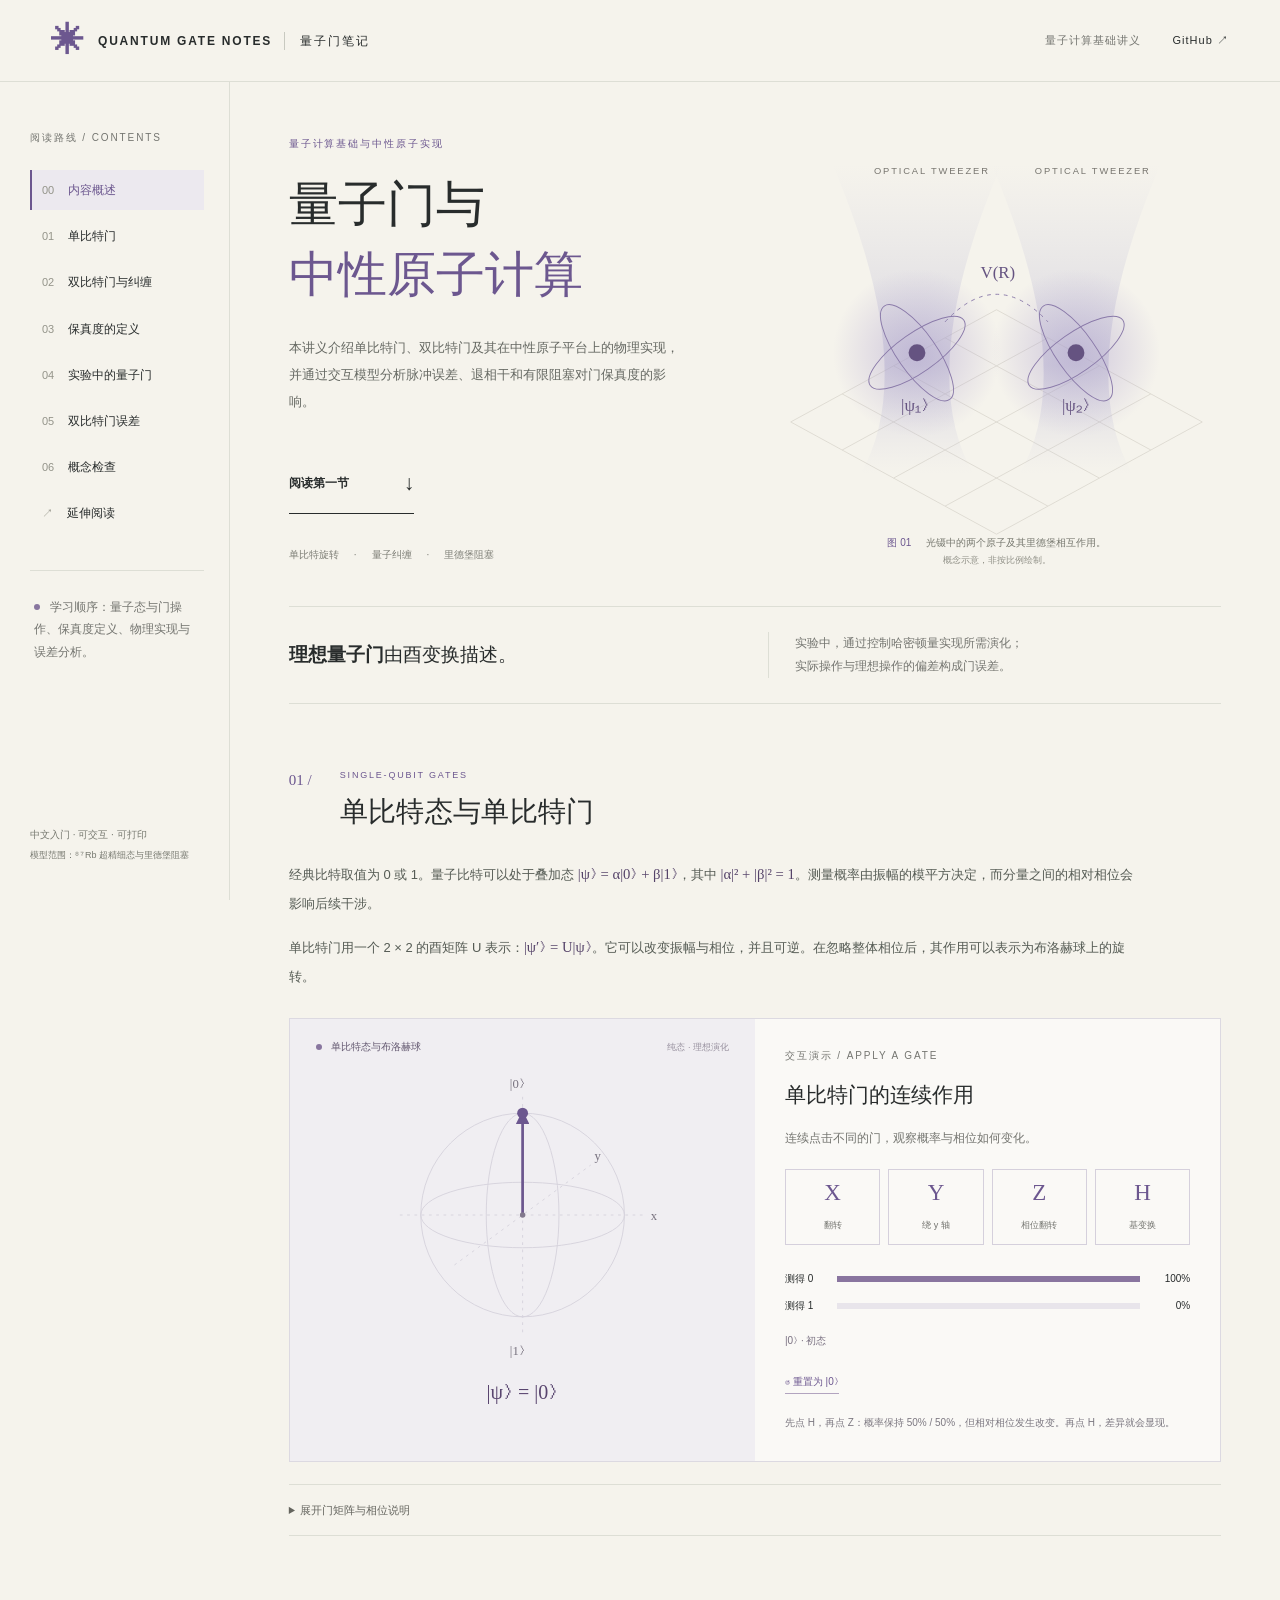
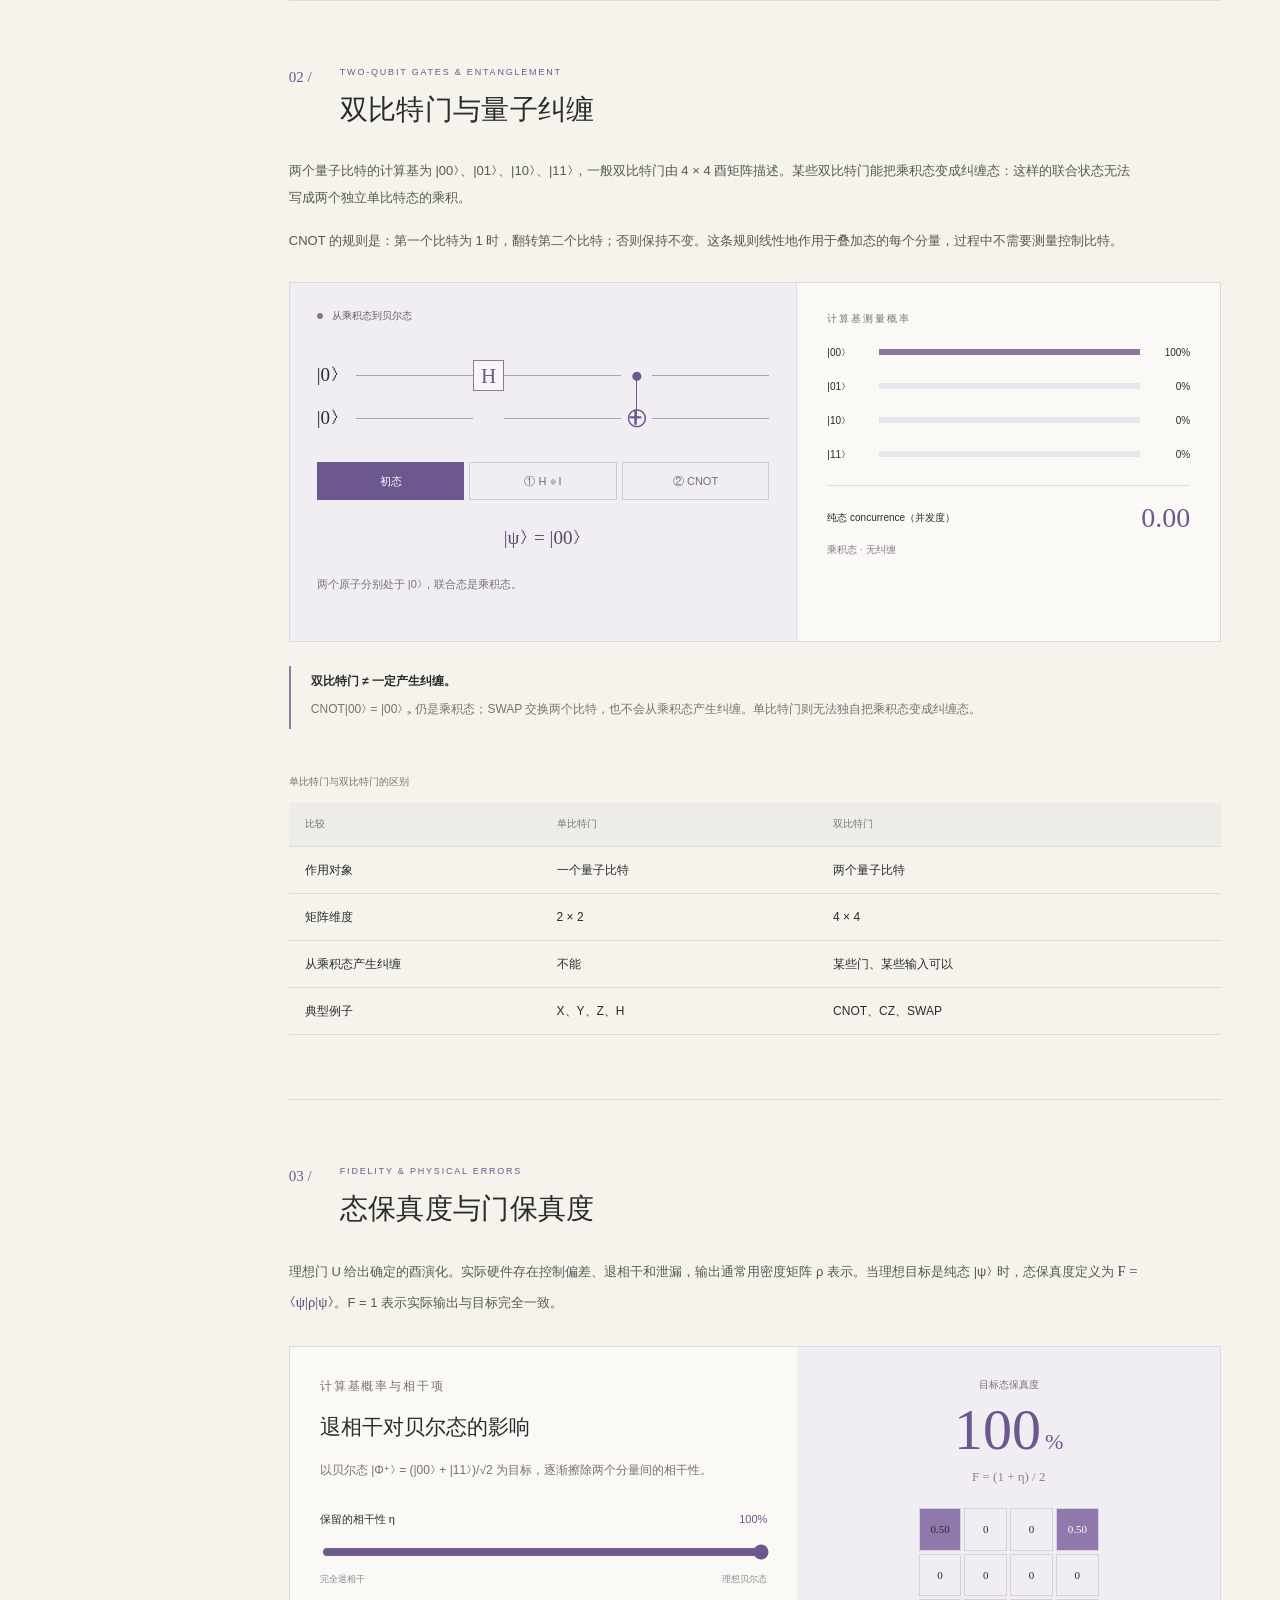
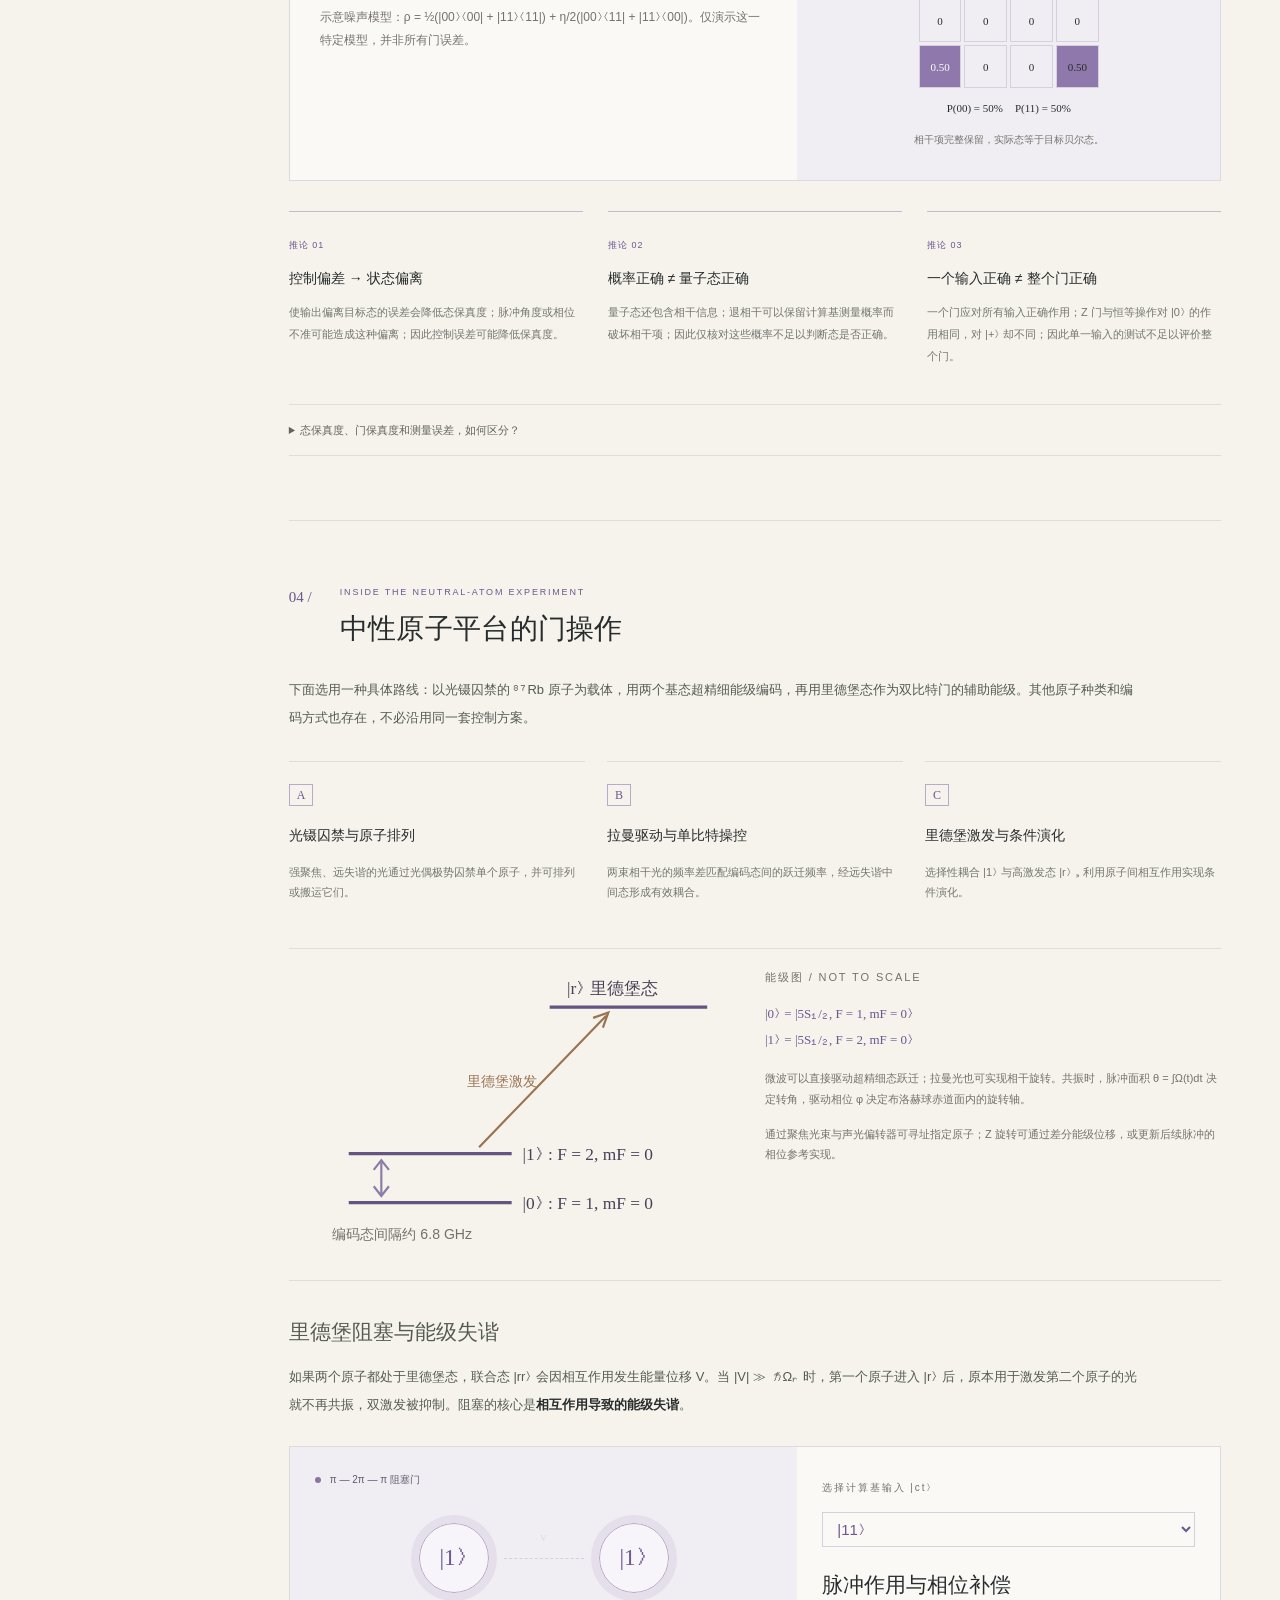
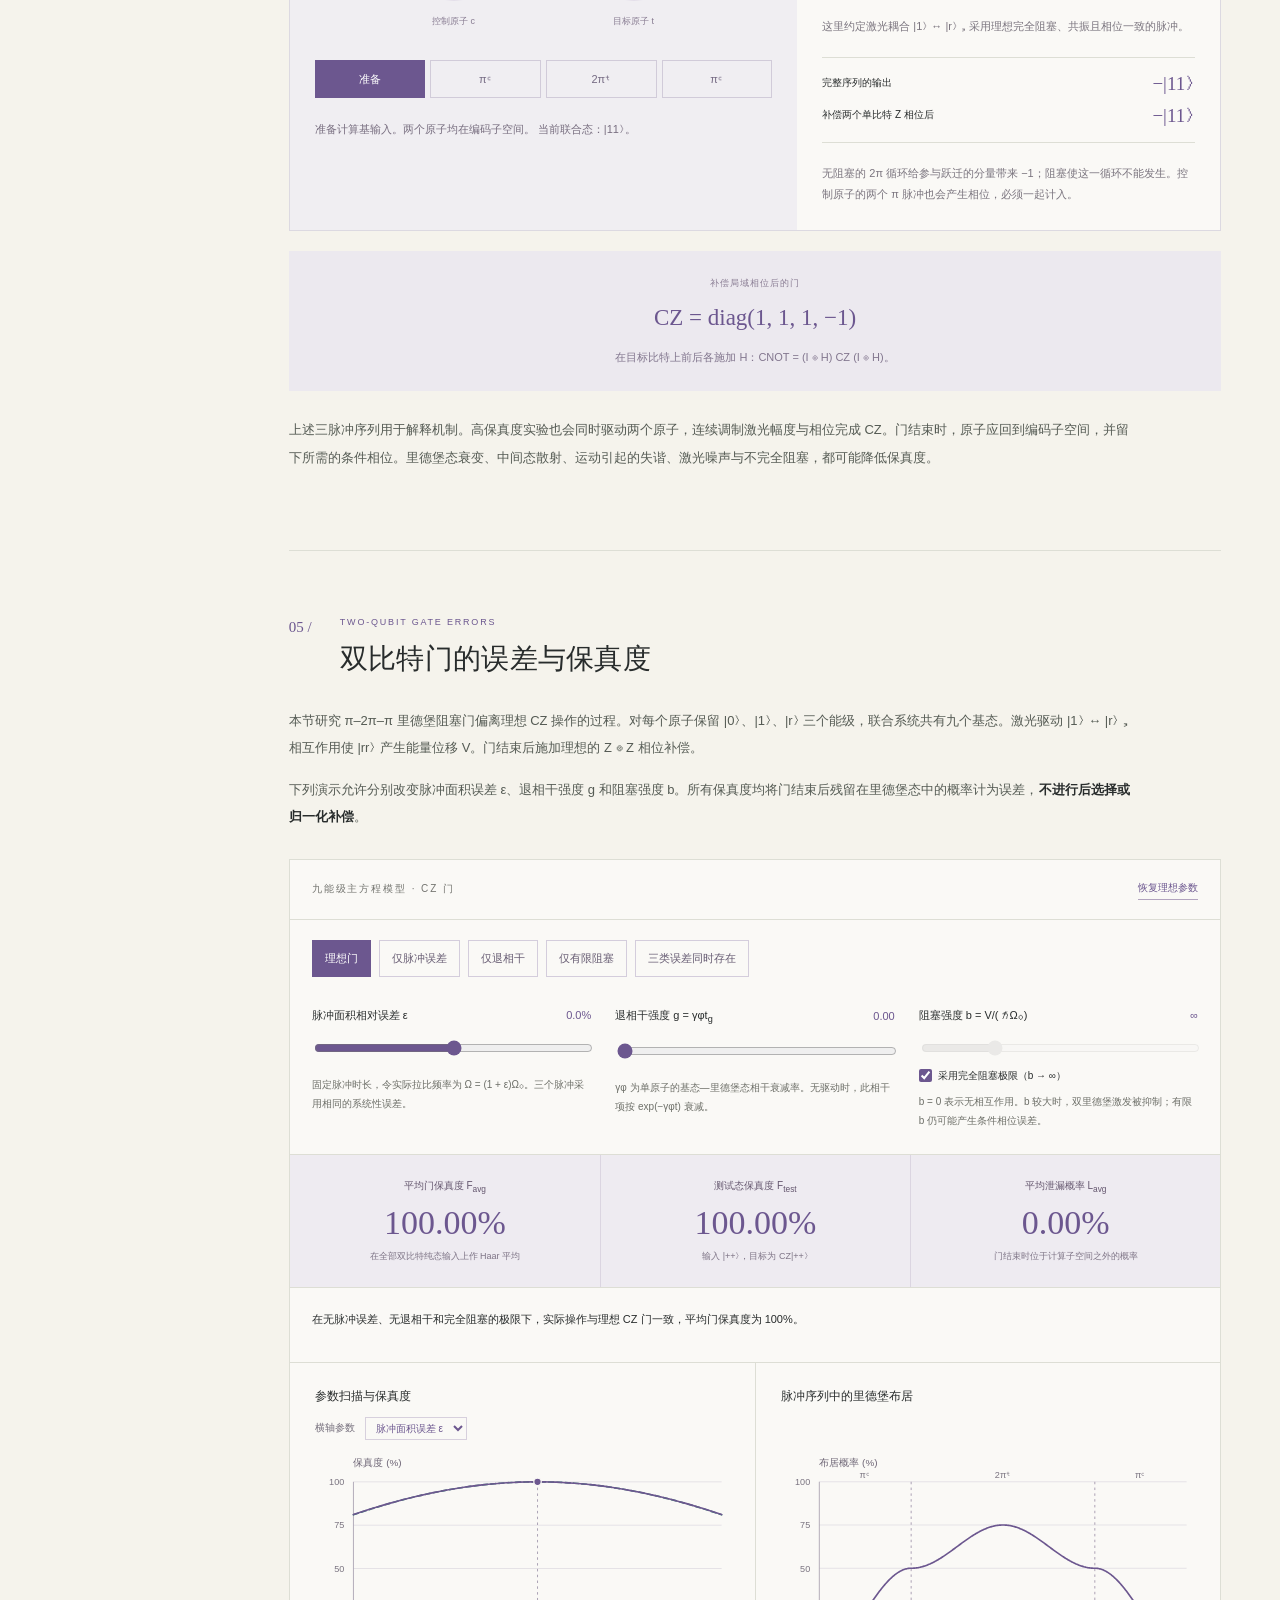
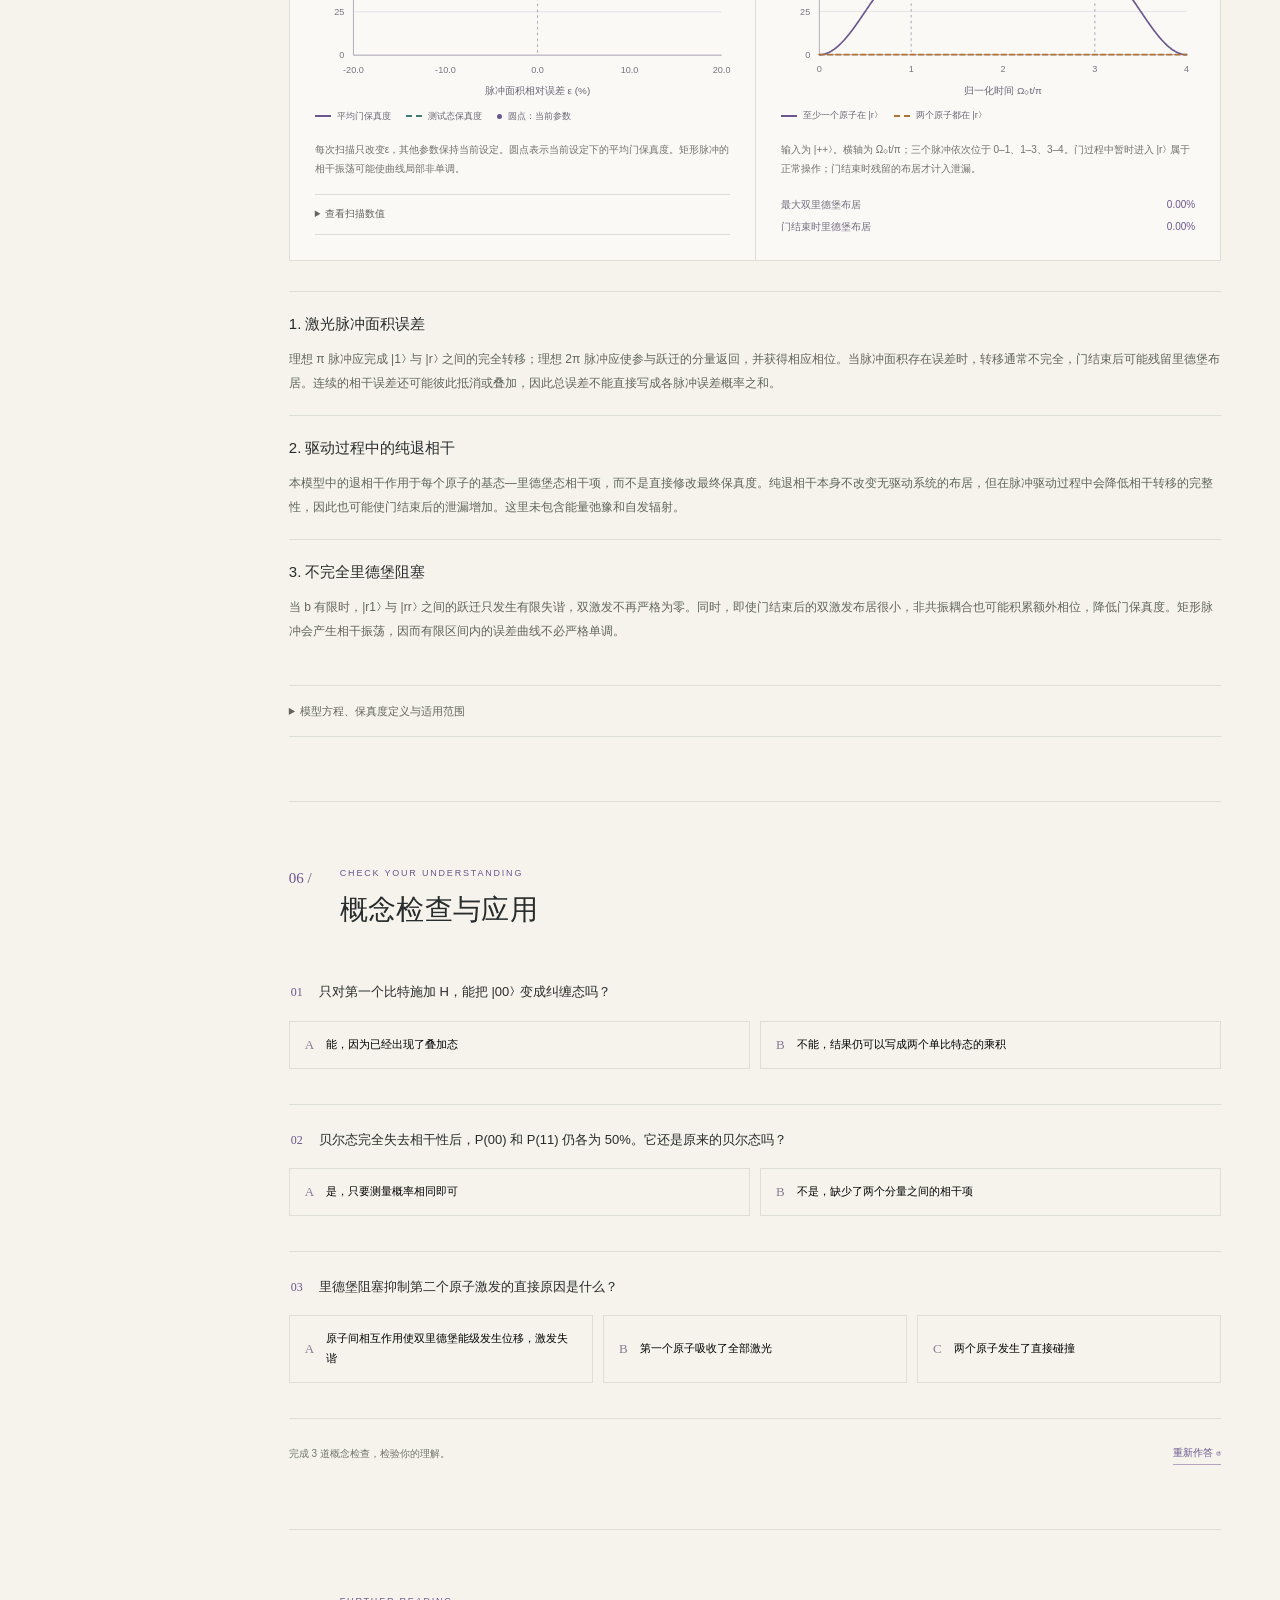
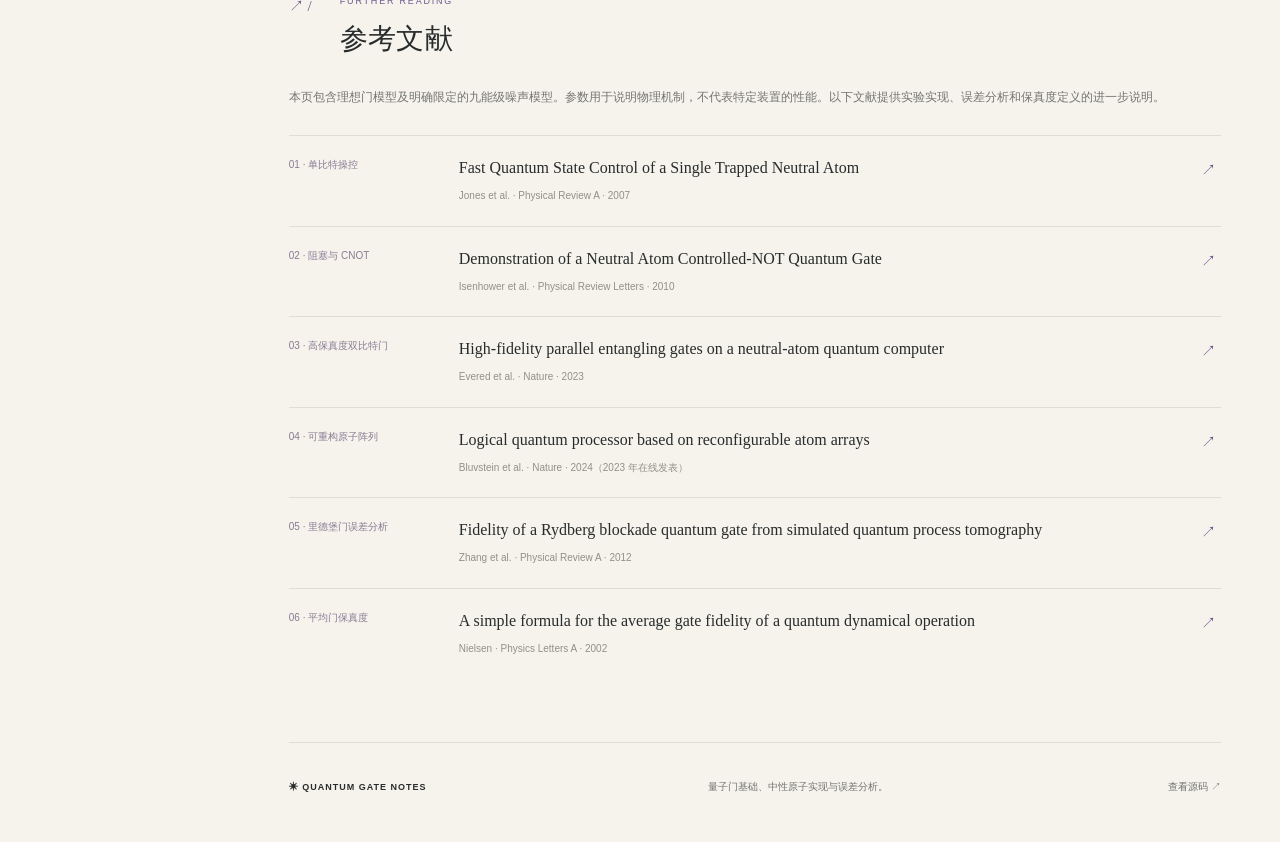
==== index.html @ d47f3b4a "Add nine-level CZ gate error simulations and revise textbook prose" ====
<!doctype html>
<html lang="zh-CN">
<head>
  <meta charset="utf-8"><meta name="viewport" content="width=device-width,initial-scale=1">
  <meta name="description" content="介绍单比特门、双比特门、保真度与中性原子实现，并用九能级模型演示脉冲面积误差、纯退相干及有限里德堡阻塞。">
  <meta name="theme-color" content="#f5f3ec"><title>量子门与中性原子计算：基础、实现与误差分析</title>
  <link rel="icon" href="./favicon.svg" type="image/svg+xml"><link rel="stylesheet" href="./style.css"><link rel="stylesheet" href="./errors.css">
  <script type="module" src="./app.mjs"></script><script type="module" src="./error-demo.mjs"></script>
</head>
<body>
<a class="skip" href="#main">跳到正文</a>
<header class="topbar"><a class="brand" href="#"><span class="brand-icon">✳</span> QUANTUM GATE NOTES <span class="brand-cn">量子门笔记</span></a><div class="top-actions"><span>量子计算基础讲义</span><a href="https://github.com/sputnik-odyssey/neutral-atom-gates" target="_blank" rel="noopener noreferrer">GitHub ↗</a></div></header>
<div class="page-layout">
<aside class="sidebar"><div class="small-label">阅读路线 / CONTENTS</div><nav aria-label="章节目录"><a href="#overview" class="active"><span>00</span> 内容概述</a><a href="#single"><span>01</span> 单比特门</a><a href="#double"><span>02</span> 双比特门与纠缠</a><a href="#fidelity"><span>03</span> 保真度的定义</a><a href="#atoms"><span>04</span> 实验中的量子门</a><a href="#gate-errors"><span>05</span> 双比特门误差</a><a href="#check"><span>06</span> 概念检查</a><a href="#references"><span>↗</span> 延伸阅读</a></nav><div class="side-note"><span class="dot"></span> 学习顺序：量子态与门操作、保真度定义、物理实现与误差分析。</div><div class="side-bottom">中文入门 · 可交互 · 可打印<br><span>模型范围：⁸⁷Rb 超精细态与里德堡阻塞</span></div></aside>
<main id="main">
<section class="hero" id="overview"><div class="hero-copy"><p class="eyebrow">量子计算基础与中性原子实现</p><h1>量子门与<br><span>中性原子计算</span></h1><p class="hero-description">本讲义介绍单比特门、双比特门及其在中性原子平台上的物理实现，并通过交互模型分析脉冲误差、退相干和有限阻塞对门保真度的影响。</p><a class="primary-link" href="#single">阅读第一节 <span>↓</span></a><div class="hero-tags"><span>单比特旋转</span><span>量子纠缠</span><span>里德堡阻塞</span></div></div><div class="hero-figure"><svg viewBox="0 0 480 420" role="img" aria-label="两个光镊中的原子及其通过里德堡态产生的相互作用示意，非按比例绘制"><defs><radialGradient id="glow"><stop stop-color="#a79acb" stop-opacity=".5"/><stop offset="1" stop-color="#a79acb" stop-opacity="0"/></radialGradient><linearGradient id="beam" x2="0" y2="1"><stop stop-color="#c3c2dc" stop-opacity="0"/><stop offset=".65" stop-color="#aba8cb" stop-opacity=".4"/><stop offset="1" stop-color="#c3c2dc" stop-opacity="0"/></linearGradient></defs><g fill="none" stroke="#dedbd3"><path d="M20 310 240 190 460 310 240 430Z"/><path d="M75 280 295 400M130 250 350 370M185 220 405 340M75 340 295 220M130 370 350 250M185 400 405 280"/></g><path d="M65 35 Q158 255 95 365 L215 365 Q152 255 245 35Z" fill="url(#beam)"/><path d="M235 35 Q328 255 265 365 L385 365 Q322 255 415 35Z" fill="url(#beam)"/><circle cx="155" cy="236" r="90" fill="url(#glow)"/><circle cx="325" cy="236" r="90" fill="url(#glow)"/><g fill="none" stroke="#8a7aa9"><ellipse cx="155" cy="236" rx="61" ry="21" transform="rotate(-35 155 236)"/><ellipse cx="155" cy="236" rx="61" ry="21" transform="rotate(55 155 236)"/><ellipse cx="325" cy="236" rx="61" ry="21" transform="rotate(-35 325 236)"/><ellipse cx="325" cy="236" rx="61" ry="21" transform="rotate(55 325 236)"/><path d="M185 203 Q240 144 295 203" stroke-dasharray="4 5"/></g><g fill="#655381"><circle cx="155" cy="236" r="9"/><circle cx="325" cy="236" r="9"/></g><g font-family="Georgia,serif" fill="#655381" font-size="18"><text x="223" y="156">V(R)</text><text x="138" y="298">|ψ₁⟩</text><text x="310" y="298">|ψ₂⟩</text></g><g fill="#77756f" font-family="sans-serif" font-size="10" letter-spacing="2"><text x="109" y="45">OPTICAL TWEEZER</text><text x="281" y="45">OPTICAL TWEEZER</text></g></svg><p><span>图 01</span> 光镊中的两个原子及其里德堡相互作用。<br><small>概念示意，非按比例绘制。</small></p></div></section>
<div class="intro-strip"><p><b>理想量子门</b>由酉变换描述。</p><p>实验中，通过控制哈密顿量实现所需演化；<br>实际操作与理想操作的偏差构成门误差。</p></div>

<section class="chapter" id="single"><div class="chapter-heading"><span class="chapter-number">01 /</span><div><p class="eyebrow">SINGLE-QUBIT GATES</p><h2>单比特态与单比特门</h2></div></div><div class="prose"><p>经典比特取值为 0 或 1。量子比特可以处于叠加态 <span class="math">|ψ⟩ = α|0⟩ + β|1⟩</span>，其中 <span class="math">|α|² + |β|² = 1</span>。测量概率由振幅的模平方决定，而分量之间的相对相位会影响后续干涉。</p><p>单比特门用一个 2 × 2 的酉矩阵 U 表示：<span class="math">|ψ′⟩ = U|ψ⟩</span>。它可以改变振幅与相位，并且可逆。在忽略整体相位后，其作用可以表示为布洛赫球上的旋转。</p></div>
<div class="lab single-lab"><div class="lab-visual"><div class="lab-heading"><span class="live-dot"></span> 单比特态与布洛赫球 <span class="subtle">纯态 · 理想演化</span></div><svg id="bloch" viewBox="0 0 400 330" role="img" aria-label="当前单比特纯态的布洛赫球投影"><defs><marker id="arrow" viewBox="0 0 10 10" refX="8" refY="5" markerWidth="5" markerHeight="5" orient="auto"><path d="M0 0 10 5 0 10Z" fill="#6c578f"/></marker></defs><g fill="none" stroke="#d6d2dc"><circle cx="200" cy="165" r="112"/><ellipse cx="200" cy="165" rx="112" ry="36"/><ellipse cx="200" cy="165" rx="40" ry="112"/><path d="M200 35V295M65 165H335M125 220 275 110" stroke-dasharray="3 5"/></g><g fill="#77717e" font-size="14" font-family="Georgia,serif"><text x="186" y="25">|0⟩</text><text x="186" y="319">|1⟩</text><text x="341" y="170">x</text><text x="279" y="104">y</text></g><line id="state-vector" x1="200" y1="165" x2="200" y2="53" stroke="#6c578f" stroke-width="3" marker-end="url(#arrow)"/><circle id="state-tip" cx="200" cy="53" r="6" fill="#6c578f"/><circle cx="200" cy="165" r="3" fill="#82798d"/></svg><div class="state-display" id="single-state" aria-live="polite">|ψ⟩ = |0⟩</div></div><div class="lab-controls"><p class="small-label">交互演示 / APPLY A GATE</p><h3>单比特门的连续作用</h3><p>连续点击不同的门，观察概率与相位如何变化。</p><div class="gate-buttons" role="group" aria-label="应用单比特门"><button data-gate="X"><b>X</b><span>翻转</span></button><button data-gate="Y"><b>Y</b><span>绕 y 轴</span></button><button data-gate="Z"><b>Z</b><span>相位翻转</span></button><button data-gate="H"><b>H</b><span>基变换</span></button></div><div class="probability-row"><span>测得 0</span><div class="bar-track"><i id="p0-bar"></i></div><b id="p0-text">100%</b></div><div class="probability-row"><span>测得 1</span><div class="bar-track"><i id="p1-bar"></i></div><b id="p1-text">0%</b></div><p id="single-history" class="history">初态 |0⟩</p><button class="text-button" id="single-reset">↺ 重置为 |0⟩</button><p class="hint">先点 H，再点 Z：概率保持 50% / 50%，但相对相位发生改变。再点 H，差异就会显现。</p></div></div>
<details><summary>展开门矩阵与相位说明</summary><div class="details-body matrix-grid"><div><b>X</b><pre>⎡ 0  1 ⎤
⎣ 1  0 ⎦</pre></div><div><b>Y</b><pre>⎡ 0 −i ⎤
⎣ i  0 ⎦</pre></div><div><b>Z</b><pre>⎡ 1  0 ⎤
⎣ 0 −1 ⎦</pre></div><div><b>H</b><pre>     ⎡ 1  1 ⎤
1/√2 ⎣ 1 −1 ⎦</pre></div><p>整体相位不改变可观测结果；相对相位会影响干涉。H 门满足 H|0⟩ = (|0⟩ + |1⟩)/√2，H|1⟩ = (|0⟩ − |1⟩)/√2。</p></div></details>
</section>

<section class="chapter" id="double"><div class="chapter-heading"><span class="chapter-number">02 /</span><div><p class="eyebrow">TWO-QUBIT GATES & ENTANGLEMENT</p><h2>双比特门与量子纠缠</h2></div></div><div class="prose"><p>两个量子比特的计算基为 |00⟩、|01⟩、|10⟩、|11⟩，一般双比特门由 4 × 4 酉矩阵描述。某些双比特门能把乘积态变成纠缠态：这样的联合状态无法写成两个独立单比特态的乘积。</p><p>CNOT 的规则是：第一个比特为 1 时，翻转第二个比特；否则保持不变。这条规则线性地作用于叠加态的每个分量，过程中不需要测量控制比特。</p></div><div class="lab bell-lab"><div class="bell-main"><div class="lab-heading"><span class="live-dot"></span> 从乘积态到贝尔态</div><div class="circuit" aria-label="初态为零零，先在第一个比特施加H，再施加CNOT"><div><span>|0⟩</span><i></i><b class="circuit-h">H</b><i></i><b class="control-node">●</b><i></i></div><div><span>|0⟩</span><i></i><b class="empty-gate"></b><i></i><b class="target-node">⊕</b><i></i></div></div><div class="step-buttons" role="group" aria-label="纠缠制备步骤"><button data-bell="0" class="selected" aria-pressed="true">初态</button><button data-bell="1" aria-pressed="false">① H ⊗ I</button><button data-bell="2" aria-pressed="false">② CNOT</button></div><div class="state-display" id="bell-state" aria-live="polite">|ψ⟩ = |00⟩</div><p id="bell-explanation">两个原子分别处于 |0⟩，联合态是乘积态。</p></div><div class="bell-results"><p class="small-label">计算基测量概率</p><div id="bell-bars"></div><div class="entanglement-indicator"><span>纯态 concurrence（并发度）</span><b id="concurrence">0.00</b><small id="entanglement-label">乘积态 · 无纠缠</small></div></div></div><div class="note"><b>双比特门 ≠ 一定产生纠缠。</b><p>CNOT|00⟩ = |00⟩，仍是乘积态；SWAP 交换两个比特，也不会从乘积态产生纠缠。单比特门则无法独自把乘积态变成纠缠态。</p></div><div class="comparison"><table><caption>单比特门与双比特门的区别</caption><thead><tr><th>比较</th><th>单比特门</th><th>双比特门</th></tr></thead><tbody><tr><th>作用对象</th><td>一个量子比特</td><td>两个量子比特</td></tr><tr><th>矩阵维度</th><td>2 × 2</td><td>4 × 4</td></tr><tr><th>从乘积态产生纠缠</th><td>不能</td><td>某些门、某些输入可以</td></tr><tr><th>典型例子</th><td>X、Y、Z、H</td><td>CNOT、CZ、SWAP</td></tr></tbody></table></div></section>

<section class="chapter" id="fidelity"><div class="chapter-heading"><span class="chapter-number">03 /</span><div><p class="eyebrow">FIDELITY & PHYSICAL ERRORS</p><h2>态保真度与门保真度</h2></div></div><div class="prose"><p>理想门 U 给出确定的酉演化。实际硬件存在控制偏差、退相干和泄漏，输出通常用密度矩阵 ρ 表示。当理想目标是纯态 |ψ⟩ 时，态保真度定义为 <span class="math">F = ⟨ψ|ρ|ψ⟩</span>。F = 1 表示实际输出与目标完全一致。</p></div><div class="lab fidelity-lab"><div><p class="small-label">计算基概率与相干项</p><h3>退相干对贝尔态的影响</h3><p>以贝尔态 |Φ⁺⟩ = (|00⟩ + |11⟩)/√2 为目标，逐渐擦除两个分量间的相干性。</p><label class="slider-label" for="coherence">保留的相干性 η <output id="coherence-value" for="coherence">100%</output></label><input id="coherence" type="range" min="0" max="100" value="100"><div class="range-labels"><span>完全退相干</span><span>理想贝尔态</span></div><p class="hint">示意噪声模型：ρ = ½(|00⟩⟨00| + |11⟩⟨11|) + η/2(|00⟩⟨11| + |11⟩⟨00|)。仅演示这一特定模型，并非所有门误差。</p></div><div class="fidelity-results" aria-live="polite"><div class="fidelity-value"><span>目标态保真度</span><b id="fidelity-value">100<span>%</span></b><small>F = (1 + η) / 2</small></div><div class="density-grid" id="density-grid" aria-label="密度矩阵实部，基顺序为00、01、10、11"></div><div class="constant-probabilities"><span>P(00) = 50%</span><span>P(11) = 50%</span></div><p id="coherence-explanation">相干项完整保留，实际态等于目标贝尔态。</p></div></div><div class="reasoning-list"><article><span>推论 01</span><h3>控制偏差 → 状态偏离</h3><p>使输出偏离目标态的误差会降低态保真度；脉冲角度或相位不准可能造成这种偏离；因此控制误差可能降低保真度。</p></article><article><span>推论 02</span><h3>概率正确 ≠ 量子态正确</h3><p>量子态还包含相干信息；退相干可以保留计算基测量概率而破坏相干项；因此仅核对这些概率不足以判断态是否正确。</p></article><article><span>推论 03</span><h3>一个输入正确 ≠ 整个门正确</h3><p>一个门应对所有输入正确作用；Z 门与恒等操作对 |0⟩ 的作用相同，对 |+⟩ 却不同；因此单一输入的测试不足以评价整个门。</p></article></div><details><summary>态保真度、门保真度和测量误差，如何区分？</summary><div class="details-body"><p><b>态保真度</b>比较一个实际输出与目标态。<b>平均门保真度</b>则把实际操作与理想操作对纯态输入的输出保真度，按均匀（Haar）分布平均，评价整个操作。</p><p>态制备和测量误差（SPAM）会影响实验读数；它们需要与门操作本身的误差区分。测量的随机性本身是量子理论的正常预测，并不等于门发生了错误。</p><p>若其他条件相当，操作持续更久、暴露于噪声更长，通常更容易积累误差。双比特门在许多平台上更复杂，但“保真度必然更低”不是数学定理。</p></div></details></section>

<section class="chapter" id="atoms"><div class="chapter-heading"><span class="chapter-number">04 /</span><div><p class="eyebrow">INSIDE THE NEUTRAL-ATOM EXPERIMENT</p><h2>中性原子平台的门操作</h2></div></div><div class="prose"><p>下面选用一种具体路线：以光镊囚禁的 ⁸⁷Rb 原子为载体，用两个基态超精细能级编码，再用里德堡态作为双比特门的辅助能级。其他原子种类和编码方式也存在，不必沿用同一套控制方案。</p></div><div class="apparatus-grid"><article><span class="apparatus-number">A</span><h3>光镊囚禁与原子排列</h3><p>强聚焦、远失谐的光通过光偶极势囚禁单个原子，并可排列或搬运它们。</p></article><article><span class="apparatus-number">B</span><h3>拉曼驱动与单比特操控</h3><p>两束相干光的频率差匹配编码态间的跃迁频率，经远失谐中间态形成有效耦合。</p></article><article><span class="apparatus-number">C</span><h3>里德堡激发与条件演化</h3><p>选择性耦合 |1⟩ 与高激发态 |r⟩，利用原子间相互作用实现条件演化。</p></article></div><div class="energy-panel"><div class="energy-diagram"><svg viewBox="0 0 420 260" role="img" aria-label="铷原子编码能级和辅助里德堡能级，非按能量比例绘制"><g stroke="#655381" stroke-width="3"><path d="M55 215H205M55 170H205M240 35H385"/></g><g fill="#4a4158" font-size="16" font-family="Georgia,serif"><text x="215" y="221">|0⟩ : F = 1, mF = 0</text><text x="215" y="176">|1⟩ : F = 2, mF = 0</text><text x="256" y="23">|r⟩ 里德堡态</text></g><path d="M85 207V178M78 185 85 176 92 185M78 200 85 209 92 200" fill="none" stroke="#8d7ba8" stroke-width="2"/><path d="M175 164 292 43M280 45 294 40 289 54" fill="none" stroke="#9a7351" stroke-width="2"/><text x="40" y="249" font-size="13" fill="#74716c">编码态间隔约 6.8 GHz</text><text x="164" y="108" font-size="13" fill="#9a7351">里德堡激发</text></svg></div><div><p class="small-label">能级图 / NOT TO SCALE</p><p class="math">|0⟩ = |5S₁/₂, F = 1, mF = 0⟩<br>|1⟩ = |5S₁/₂, F = 2, mF = 0⟩</p><p>微波可以直接驱动超精细态跃迁；拉曼光也可实现相干旋转。共振时，脉冲面积 θ = ∫Ω(t)dt 决定转角，驱动相位 φ 决定布洛赫球赤道面内的旋转轴。</p><p>通过聚焦光束与声光偏转器可寻址指定原子；Z 旋转可通过差分能级位移，或更新后续脉冲的相位参考实现。</p></div></div><div class="prose"><h3>里德堡阻塞与能级失谐</h3><p>如果两个原子都处于里德堡态，联合态 |rr⟩ 会因相互作用发生能量位移 V。当 |V| ≫ ℏΩᵣ 时，第一个原子进入 |r⟩ 后，原本用于激发第二个原子的光就不再共振，双激发被抑制。阻塞的核心是<b>相互作用导致的能级失谐</b>。</p></div>
<div class="lab rydberg-lab"><div class="rydberg-stage"><div class="lab-heading"><span class="live-dot"></span> π — 2π — π 阻塞门</div><div class="atom-pair"><div><div class="atom-circle" id="control-atom">|1⟩</div><span>控制原子 c</span></div><div class="interaction-link" id="interaction-link"><span>V</span><i></i></div><div><div class="atom-circle" id="target-atom">|1⟩</div><span>目标原子 t</span></div></div><div class="pulse-track" role="group" aria-label="里德堡脉冲步骤"><button data-pulse="0" class="selected" aria-pressed="true">准备</button><button data-pulse="1" aria-pressed="false">πᶜ</button><button data-pulse="2" aria-pressed="false">2πᵗ</button><button data-pulse="3" aria-pressed="false">πᶜ</button></div><div class="pulse-caption" id="pulse-caption" aria-live="polite"></div></div><div class="rydberg-controls"><label class="small-label" for="rydberg-input">选择计算基输入 |ct⟩</label><select id="rydberg-input"><option value="00">|00⟩</option><option value="01">|01⟩</option><option value="10">|10⟩</option><option value="11" selected>|11⟩</option></select><h3>脉冲作用与相位补偿</h3><p>这里约定激光耦合 |1⟩ ↔ |r⟩，采用理想完全阻塞、共振且相位一致的脉冲。</p><div class="phase-result"><span>完整序列的输出</span><b id="raw-phase">−|11⟩</b><span>补偿两个单比特 Z 相位后</span><b id="corrected-phase">−|11⟩</b></div><p class="hint">无阻塞的 2π 循环给参与跃迁的分量带来 −1；阻塞使这一循环不能发生。控制原子的两个 π 脉冲也会产生相位，必须一起计入。</p></div></div><div class="formula-note"><span>补偿局域相位后的门</span><b>CZ = diag(1, 1, 1, −1)</b><p>在目标比特上前后各施加 H：CNOT = (I ⊗ H) CZ (I ⊗ H)。</p></div><div class="prose"><p>上述三脉冲序列用于解释机制。高保真度实验也会同时驱动两个原子，连续调制激光幅度与相位完成 CZ。门结束时，原子应回到编码子空间，并留下所需的条件相位。里德堡态衰变、中间态散射、运动引起的失谐、激光噪声与不完全阻塞，都可能降低保真度。</p></div></section>

<section class="chapter" id="gate-errors">
  <div class="chapter-heading"><span class="chapter-number">05 /</span><div><p class="eyebrow">TWO-QUBIT GATE ERRORS</p><h2>双比特门的误差与保真度</h2></div></div>
  <div class="prose">
    <p>本节研究 π–2π–π 里德堡阻塞门偏离理想 CZ 操作的过程。对每个原子保留 |0⟩、|1⟩、|r⟩ 三个能级，联合系统共有九个基态。激光驱动 |1⟩ ↔ |r⟩，相互作用使 |rr⟩ 产生能量位移 V。门结束后施加理想的 Z ⊗ Z 相位补偿。</p>
    <p>下列演示允许分别改变脉冲面积误差 ε、退相干强度 g 和阻塞强度 b。所有保真度均将门结束后残留在里德堡态中的概率计为误差，<b>不进行后选择或归一化补偿</b>。</p>
  </div>
  <div class="error-model" id="error-model">
    <div class="error-toolbar"><span class="small-label">九能级主方程模型 · CZ 门</span><button id="noise-reset" class="text-button" type="button">恢复理想参数</button></div>
    <div class="noise-presets" role="group" aria-label="误差示例"><button data-noise-preset="ideal">理想门</button><button data-noise-preset="pulse">仅脉冲误差</button><button data-noise-preset="dephase">仅退相干</button><button data-noise-preset="blockade">仅有限阻塞</button><button data-noise-preset="combined">三类误差同时存在</button></div>
    <div class="noise-parameters">
      <div class="noise-parameter"><label for="noise-pulse">脉冲面积相对误差 ε <output id="noise-pulse-value" for="noise-pulse">0%</output></label><input id="noise-pulse" type="range" min="-20" max="20" step="0.5" value="0"><p>固定脉冲时长，令实际拉比频率为 Ω = (1 + ε)Ω₀。三个脉冲采用相同的系统性误差。</p></div>
      <div class="noise-parameter"><label for="noise-dephasing"><span>退相干强度 g = γφt<sub>g</sub></span> <output id="noise-dephasing-value" for="noise-dephasing">0.00</output></label><input id="noise-dephasing" type="range" min="0" max="2" step="0.01" value="0"><p>γφ 为单原子的基态—里德堡态相干衰减率。无驱动时，此相干项按 exp(−γφt) 衰减。</p></div>
      <div class="noise-parameter"><label for="noise-blockade">阻塞强度 b = V/(ℏΩ₀) <output id="noise-blockade-value" for="noise-blockade">∞</output></label><input id="noise-blockade" type="range" min="0" max="40" step="0.1" value="10" disabled><label class="limit-checkbox"><input id="noise-infinite" type="checkbox" checked>采用完全阻塞极限（b → ∞）</label><p>b = 0 表示无相互作用。b 较大时，双里德堡激发被抑制；有限 b 仍可能产生条件相位误差。</p></div>
    </div>
    <div class="noise-metrics" aria-live="polite" aria-atomic="true"><div><span>平均门保真度 F<sub>avg</sub></span><b id="noise-gate-fidelity">100.00%</b><small>在全部双比特纯态输入上作 Haar 平均</small></div><div><span>测试态保真度 F<sub>test</sub></span><b id="noise-state-fidelity">100.00%</b><small>输入 |++⟩，目标为 CZ|++⟩</small></div><div><span>平均泄漏概率 L<sub>avg</sub></span><b id="noise-leakage">0.00%</b><small>门结束时位于计算子空间之外的概率</small></div></div>
    <p id="noise-summary" class="noise-summary" role="status">理想参数下，实际演化与 CZ 门一致。</p>
    <div class="noise-plots">
      <figure><figcaption><b>参数扫描与保真度</b><label for="noise-scan">横轴参数 <select id="noise-scan"><option value="epsilon">脉冲面积误差 ε</option><option value="dephasing">退相干强度 g</option><option value="blockadeRatio">阻塞强度 b</option></select></label></figcaption><svg id="noise-sweep-chart" viewBox="0 0 520 300" role="img" aria-label="选定误差参数对平均门保真度和测试态保真度的影响"></svg><div class="plot-legend"><span class="curve-gate">平均门保真度</span><span class="curve-state">测试态保真度</span><span class="curve-current">圆点：当前参数</span></div><p id="noise-scan-note" class="plot-caption"></p><details class="chart-data"><summary>查看扫描数值</summary><div class="comparison"><table><caption>参数扫描结果，其他参数保持当前设定</caption><thead><tr><th id="scan-table-parameter">ε</th><th>平均门保真度</th><th>测试态保真度</th><th>平均泄漏</th></tr></thead><tbody id="noise-scan-table"></tbody></table></div></details></figure>
      <figure><figcaption><b>脉冲序列中的里德堡布居</b></figcaption><svg id="noise-population-chart" viewBox="0 0 520 300" role="img" aria-label="输入为加加态时，里德堡布居和双里德堡布居随时间的变化"></svg><div class="plot-legend"><span class="curve-gate">至少一个原子在 |r⟩</span><span class="curve-double">两个原子都在 |r⟩</span></div><p class="plot-caption">输入为 |++⟩。横轴为 Ω₀t/π；三个脉冲依次位于 0–1、1–3、3–4。门过程中暂时进入 |r⟩ 属于正常操作；门结束时残留的布居才计入泄漏。</p><div class="population-reading"><span>最大双里德堡布居 <b id="noise-max-double">0.00%</b></span><span>门结束时里德堡布居 <b id="noise-final-rydberg">0.00%</b></span></div></figure>
    </div>
  </div>
  <div class="error-explanations">
    <article><h3>1. 激光脉冲面积误差</h3><p>理想 π 脉冲应完成 |1⟩ 与 |r⟩ 之间的完全转移；理想 2π 脉冲应使参与跃迁的分量返回，并获得相应相位。当脉冲面积存在误差时，转移通常不完全，门结束后可能残留里德堡布居。连续的相干误差还可能彼此抵消或叠加，因此总误差不能直接写成各脉冲误差概率之和。</p></article>
    <article><h3>2. 驱动过程中的纯退相干</h3><p>本模型中的退相干作用于每个原子的基态—里德堡态相干项，而不是直接修改最终保真度。纯退相干本身不改变无驱动系统的布居，但在脉冲驱动过程中会降低相干转移的完整性，因此也可能使门结束后的泄漏增加。这里未包含能量弛豫和自发辐射。</p></article>
    <article><h3>3. 不完全里德堡阻塞</h3><p>当 b 有限时，|r1⟩ 与 |rr⟩ 之间的跃迁只发生有限失谐，双激发不再严格为零。同时，即使门结束后的双激发布居很小，非共振耦合也可能积累额外相位，降低门保真度。矩形脉冲会产生相干振荡，因而有限区间内的误差曲线不必严格单调。</p></article>
  </div>
  <details class="model-definition"><summary>模型方程、保真度定义与适用范围</summary><div class="details-body">
    <p><b>哈密顿量。</b>在旋转坐标系和旋波近似下，第 j 个原子被驱动时取</p><div class="equation">Hⱼ/ℏ = Ω₀(1 + ε)(|1⟩⟨r|ⱼ + |r⟩⟨1|ⱼ)/2 + bΩ₀|rr⟩⟨rr|。</div><p>控制原子、目标原子、控制原子的脉冲时长分别为 π/Ω₀、2π/Ω₀、π/Ω₀，总门时长 t<sub>g</sub> = 4π/Ω₀。只考虑 b ≥ 0，激光相位固定，不在每个参数点重新优化相位补偿。</p>
    <p><b>主方程。</b>采用两个独立、马尔可夫型纯退相干通道：</p><div class="equation">dρ/dt = −i[H,ρ]/ℏ + Σⱼ (LⱼρLⱼ† − {Lⱼ†Lⱼ,ρ}/2)，<br>Lⱼ = √(2γφ) nᵣ,ⱼ，nᵣ = |r⟩⟨r|。</div>
    <p><b>平均门保真度。</b>令 ℰ 为含理想相位补偿的实际量子通道，U = CZ，P 为四维计算子空间的投影。定义</p><div class="equation">F<sub>avg</sub> = ∫ dψ ⟨ψ|U†P ℰ(|ψ⟩⟨ψ|) P U|ψ⟩，<br>L<sub>avg</sub> = 1 − Tr[P ℰ(P/4)]。</div><p>积分遍历计算子空间的全部纯态，采用归一化 Haar 测度。P 仅用于计算与目标态的重叠，不对输出作条件归一化。因此泄漏会降低保真度。本模型相对于 CZ 的 F<sub>avg</sub>，也等于前后附加理想 H 门后，相对于 CNOT 的平均门保真度。</p>
    <p><b>测试态。</b>测试输入为 |++⟩ = (|00⟩ + |01⟩ + |10⟩ + |11⟩)/2，目标为 |G⟩ = CZ|++⟩。页面单独显示 F<sub>test</sub> = ⟨G|ρ<sub>out</sub>|G⟩，它一般不等于 F<sub>avg</sub>。由于本模型不耦合不同的逻辑扇区，可利用该结构计算完整通道的平均指标，得到 F<sub>avg</sub> = (1 − L<sub>avg</sub> + 4F<sub>test</sub>)/5。此关系只适用于这里的模型，不能用于任意量子通道或仅凭单一输入评价未知门。</p>
    <p><b>数值方法与范围。</b>每个 π 时长分成 128 步，采用保持完全正性与迹的对称分裂法；每一步的相干演化由二能级块的解析指数给出。结果保留两位百分数。模型用于说明机制，未包含多重里德堡能级、原子运动、中间态散射、自发衰变、光束串扰、态制备和测量误差；参数为无量纲示例，不代表某台实验装置。</p>
    <p>里德堡门的系统误差分析参见 <a href="https://arxiv.org/abs/1201.6370" target="_blank" rel="noopener noreferrer">Zhang 等（2012）</a>；平均门保真度的基本定义参见 <a href="https://arxiv.org/abs/quant-ph/0205035" target="_blank" rel="noopener noreferrer">Nielsen（2002）</a>。本页采用包含泄漏的计算子空间重叠定义。</p>
  </div></details>
</section>

<section class="chapter" id="check"><div class="chapter-heading"><span class="chapter-number">06 /</span><div><p class="eyebrow">CHECK YOUR UNDERSTANDING</p><h2>概念检查与应用</h2></div></div><div id="quiz"></div><div class="quiz-footer"><span id="quiz-score" aria-live="polite">完成 3 道概念检查，检验你的理解。</span><button id="quiz-reset" class="text-button">重新作答 ↺</button></div></section>
<section class="chapter references" id="references"><div class="chapter-heading"><span class="chapter-number">↗ /</span><div><p class="eyebrow">FURTHER READING</p><h2>参考文献</h2></div></div><p>本页包含理想门模型及明确限定的九能级噪声模型。参数用于说明物理机制，不代表特定装置的性能。以下文献提供实验实现、误差分析和保真度定义的进一步说明。</p><a href="https://arxiv.org/abs/quant-ph/0609134" target="_blank" rel="noopener noreferrer"><span>01 · 单比特操控</span><b>Fast Quantum State Control of a Single Trapped Neutral Atom</b><small>Jones et al. · Physical Review A · 2007</small><i>↗</i></a><a href="https://arxiv.org/abs/0907.5552" target="_blank" rel="noopener noreferrer"><span>02 · 阻塞与 CNOT</span><b>Demonstration of a Neutral Atom Controlled-NOT Quantum Gate</b><small>Isenhower et al. · Physical Review Letters · 2010</small><i>↗</i></a><a href="https://doi.org/10.1038/s41586-023-06481-y" target="_blank" rel="noopener noreferrer"><span>03 · 高保真度双比特门</span><b>High-fidelity parallel entangling gates on a neutral-atom quantum computer</b><small>Evered et al. · Nature · 2023</small><i>↗</i></a><a href="https://doi.org/10.1038/s41586-023-06927-3" target="_blank" rel="noopener noreferrer"><span>04 · 可重构原子阵列</span><b>Logical quantum processor based on reconfigurable atom arrays</b><small>Bluvstein et al. · Nature · 2024（2023 年在线发表）</small><i>↗</i></a><a href="https://arxiv.org/abs/1201.6370" target="_blank" rel="noopener noreferrer"><span>05 · 里德堡门误差分析</span><b>Fidelity of a Rydberg blockade quantum gate from simulated quantum process tomography</b><small>Zhang et al. · Physical Review A · 2012</small><i>↗</i></a><a href="https://arxiv.org/abs/quant-ph/0205035" target="_blank" rel="noopener noreferrer"><span>06 · 平均门保真度</span><b>A simple formula for the average gate fidelity of a quantum dynamical operation</b><small>Nielsen · Physics Letters A · 2002</small><i>↗</i></a></section>
<footer><a class="brand" href="#">✳ QUANTUM GATE NOTES</a><p>量子门基础、中性原子实现与误差分析。</p><a href="https://github.com/sputnik-odyssey/neutral-atom-gates">查看源码 ↗</a></footer>
</main></div>
</body></html>
---- style.css ----
@charset "UTF-8";
/* The error-analysis section uses textbook figures and explicit parameter labels. */
:root{--paper:#f5f3ec;--ink:#282c2c;--muted:#747570;--line:#ddded5;--purple:#6c578f;--purple-soft:#eeebf2;--serif:Georgia,'Songti SC','STSong','Noto Serif CJK SC',serif;--sans:-apple-system,BlinkMacSystemFont,'PingFang SC','Microsoft YaHei',sans-serif}*{box-sizing:border-box}html{scroll-behavior:smooth;scroll-padding-top:100px}body{margin:0;background:var(--paper);color:var(--ink);font:15px/1.85 var(--sans)}a{color:inherit;text-decoration:none}button,input,select{font:inherit}button,a,input,select,summary{-webkit-tap-highlight-color:transparent}button{cursor:pointer}button:focus-visible,a:focus-visible,input:focus-visible,select:focus-visible,summary:focus-visible{outline:3px solid #9977c4;outline-offset:5px}.skip{position:fixed;top:-80px;left:15px;z-index:20;padding:12px;background:var(--ink);color:white}.skip:focus{top:10px}.topbar{height:82px;border-bottom:1px solid var(--line);display:flex;align-items:center;justify-content:space-between;padding:0 4%;background:var(--paper);position:sticky;top:0;z-index:10}.brand{font:12px/1.5 var(--sans);font-weight:600;letter-spacing:1.8px;display:flex;align-items:center;gap:12px}.brand-icon{font-size:33px;line-height:1;color:var(--purple)}.brand-cn{padding-left:15px;border-left:1px solid #c8c9c0;letter-spacing:2px;font-size:12px;font-weight:400}.top-actions{display:flex;gap:32px;font-size:11px;letter-spacing:1px;color:var(--muted)}.top-actions a{color:var(--ink)}.page-layout{display:grid;grid-template-columns:230px minmax(0,1fr);max-width:1600px;margin:auto}.sidebar{border-right:1px solid var(--line);padding:48px 25px 35px 30px;position:sticky;top:82px;height:calc(100dvh - 82px);min-height:480px;display:flex;flex-direction:column}.small-label,.eyebrow{font-size:10px;letter-spacing:1.9px;font-weight:500;line-height:1.6}.small-label{color:var(--muted)}.sidebar nav{margin-top:24px;display:flex;flex-direction:column;gap:6px}.sidebar nav a{display:flex;gap:14px;font-size:12px;padding:9px 10px;border-left:2px solid transparent;transition:.2s}.sidebar nav a span{font:11px/2 var(--sans);color:#94948a}.sidebar nav a:hover,.sidebar nav a.active{color:var(--purple);background:#ece9ef;border-left-color:var(--purple)}.side-note{font-size:12px;line-height:1.9;color:var(--muted);border-top:1px solid var(--line);margin-top:36px;padding:25px 4px}.dot,.live-dot{width:6px;height:6px;border-radius:50%;background:#88769f;display:inline-block;margin-right:7px;vertical-align:middle}.side-bottom{margin-top:auto;font-size:10px;color:#777970;line-height:2}.side-bottom span{font-size:9px}main{min-width:0;padding:0 5.6%;max-width:1250px}.hero{display:grid;grid-template-columns:1.05fr 1fr;min-height:568px;align-items:center;gap:12px;padding:50px 0 38px}.eyebrow{color:var(--purple);margin:0 0 18px}.hero h1{font:clamp(40px,4.6vw,69px)/1.35 var(--serif);letter-spacing:-1px;font-weight:500;margin:0 0 23px}.hero h1 span{color:var(--purple)}.hero-description{max-width:360px;font-size:13px;color:#666963;line-height:2.1}.primary-link{margin-top:23px;display:inline-flex;align-items:center;justify-content:space-between;gap:55px;padding:10px 0 10px;border-bottom:1px solid var(--ink);font-size:12px;font-weight:600}.primary-link span{font-size:21px;font-weight:400}.hero-tags{display:flex;gap:15px;margin-top:32px;color:#7d7e76;font-size:10px}.hero-tags span+span:before{content:'·';margin-right:15px}.hero-figure svg{width:100%;overflow:visible}.hero-figure p{font-size:10px;text-align:center;color:#77786f;line-height:1.7;margin:0}.hero-figure p span{color:var(--purple);margin-right:12px}.hero-figure small{font-size:9px;color:#909087}.intro-strip{border-block:1px solid var(--line);padding:25px 0;display:grid;grid-template-columns:1fr 1fr;gap:25px;align-items:center}.intro-strip p{margin:0;font-family:var(--serif);font-size:19px}.intro-strip p+p{font:12px/1.9 var(--sans);color:var(--muted);padding-left:26px;border-left:1px solid var(--line)}.chapter{padding:64px 0;border-bottom:1px solid var(--line)}.chapter-heading{display:flex;gap:24px;align-items:flex-start;margin-bottom:26px}.chapter-number{font:15px/1.5 Georgia,serif;color:var(--purple);padding-top:1px;min-width:27px}.chapter-heading .eyebrow{font-size:9px;margin-bottom:9px;letter-spacing:1.8px}h2{font:500 clamp(23px,2.2vw,32px)/1.5 var(--serif);margin:0;letter-spacing:.3px}h3{font:500 21px/1.6 var(--serif);margin:10px 0 14px}p{margin:0 0 15px}.prose{max-width:850px;font-size:13px;line-height:2.1;color:#555b54}.prose b{color:var(--ink)}.math{font-family:var(--serif);font-size:1.13em;color:#554369}.lab{border:1px solid #dcd9e1;background:#faf9f6;margin:28px 0 20px;overflow:hidden}.single-lab{display:grid;grid-template-columns:1fr 1fr}.lab-visual{background:#f0eef2;padding:20px 26px 24px;min-width:0}.lab-heading{font-size:10px;color:#635870;display:flex;align-items:center;line-height:1.6;gap:2px}.lab-heading .subtle{margin-left:auto;font-size:9px;color:#97909e}.lab-visual svg{display:block;width:100%;max-height:300px;margin:10px auto}.state-display{font:20px/1.7 var(--serif);text-align:center;color:#59456f;min-height:40px;overflow-wrap:anywhere}.lab-controls{padding:29px 30px}.lab-controls h3{margin-top:10px}.lab-controls>p:not(.small-label):not(.hint):not(.history){font-size:12px;color:var(--muted)}.gate-buttons{display:grid;grid-template-columns:repeat(4,1fr);gap:8px;margin:20px 0 25px}.gate-buttons button{border:1px solid #d5d0dc;background:transparent;padding:7px 0;transition:.15s}.gate-buttons button:hover{background:#e8e2ef;border-color:var(--purple);transform:translateY(-2px)}.gate-buttons b{display:block;font:23px/1.4 Georgia,serif;color:var(--purple)}.gate-buttons span{font-size:9px;color:var(--muted)}.probability-row{display:flex;gap:10px;align-items:center;font-size:10px;line-height:1.7;margin:10px 0}.probability-row>span{width:42px;flex:none}.probability-row>b{width:40px;flex:none;text-align:right;font:10px/1.7 var(--sans);font-variant-numeric:tabular-nums}.bar-track{height:6px;background:#e8e5eb;flex:1;min-width:20px;overflow:hidden}.bar-track i{display:block;height:100%;background:#89759f;transition:width .35s ease}.history{font-size:10px;color:#797080;margin-top:18px;overflow-wrap:anywhere}.text-button{background:none;border:0;border-bottom:1px solid #b2a4bf;color:var(--purple);padding:0 0 2px;font-size:10px}.hint{font-size:10px;line-height:1.9;color:#7c7881;margin-top:19px;margin-bottom:0}details{border-block:1px solid var(--line);margin-top:22px}summary{font-size:11px;padding:15px 0;cursor:pointer;color:#64645e}.details-body{font-size:12px;color:#64665e;padding:5px 15px 20px}.matrix-grid{display:grid;grid-template-columns:repeat(4,1fr);gap:12px}.matrix-grid b{font-family:Georgia,serif;color:var(--purple)}.matrix-grid pre{font-size:12px;line-height:1.7}.matrix-grid>p{grid-column:1/-1}.bell-lab{display:grid;grid-template-columns:1.2fr 1fr}.bell-main{padding:25px 27px;border-right:1px solid #ded9e5;background:#f0eef2}.circuit{margin:30px 0 22px;position:relative}.circuit>div{display:flex;align-items:center;height:43px}.circuit>div>span{font:19px Georgia,serif;margin-right:16px}.circuit i{height:1px;background:#ada2bd;flex:1}.circuit b{width:31px;height:31px;text-align:center;font:21px/31px Georgia,serif;color:var(--purple);position:relative}.circuit-h{border:1px solid #8b789e;background:#f8f5fa}.control-node:after{content:'';position:absolute;left:15px;top:20px;width:1px;height:40px;background:var(--purple)}.circuit .target-node{font-size:30px;line-height:27px}.step-buttons,.pulse-track{display:flex;gap:5px}.step-buttons button,.pulse-track button{flex:1;font-size:11px;background:transparent;border:1px solid #d1cbd9;padding:8px 5px;color:#746982}.step-buttons button.selected,.pulse-track button.selected{color:white;background:var(--purple);border-color:var(--purple)}.bell-main .state-display{margin:22px 0 12px;font-size:19px}.bell-main>p{font-size:11px;color:#77707e;min-height:42px;margin:0}.bell-results{padding:28px 30px}.bell-results .probability-row{margin:17px 0}.entanglement-indicator{border-top:1px solid var(--line);margin-top:22px;padding-top:18px;display:flex;flex-wrap:wrap;align-items:center;gap:9px}.entanglement-indicator>span{font-size:10px;flex:1}.entanglement-indicator>b{font:28px/1 Georgia,serif;color:var(--purple)}.entanglement-indicator small{flex-basis:100%;font-size:10px;color:#857b8e}.note{border-left:2px solid #8d7aa2;padding:4px 0 4px 20px;font-size:12px;margin:24px 0}.note p{margin:5px 0;color:var(--muted)}.comparison{overflow:auto}table{border-collapse:collapse;width:100%;font-size:12px;text-align:left;margin-top:20px}caption{font-size:10px;color:var(--muted);text-align:left;margin-bottom:12px}th,td{padding:12px 16px;border-bottom:1px solid var(--line)}thead th{font-size:10px;color:#7a777e;font-weight:500;background:#eeece6}tbody th{font-weight:400;width:27%}.fidelity-lab{display:grid;grid-template-columns:1.2fr 1fr}.fidelity-lab>div{padding:30px}.fidelity-lab>div>p{font-size:12px;color:#77716e}.slider-label{display:flex;justify-content:space-between;margin-top:28px;font-size:11px}.slider-label output{color:var(--purple)}input[type=range]{accent-color:var(--purple);width:100%;height:20px;cursor:pointer;margin-top:13px}.range-labels{display:flex;justify-content:space-between;font-size:9px;color:#8b858e}.fidelity-results{background:#f0eef2;text-align:center}.fidelity-value{display:flex;flex-direction:column;line-height:1.5}.fidelity-value>span{font-size:10px;color:#7a6d85}.fidelity-value>b{font:58px/1.3 Georgia,serif;color:var(--purple)}.fidelity-value>b span{font-size:22px;margin-left:4px}.fidelity-value>small{font:13px/1.6 Georgia,serif;color:#8a7c96}.density-grid{display:grid;grid-template-columns:repeat(4,1fr);max-width:180px;margin:20px auto 12px;gap:3px}.density-grid span{aspect-ratio:1;background:rgba(126,100,159,var(--alpha));display:flex;justify-content:center;align-items:center;font:11px Georgia,serif;border:1px solid #d7d0df}.density-grid .off-diagonal{color:white}.constant-probabilities{display:flex;gap:12px;justify-content:center;font:11px/1.5 Georgia,serif}.fidelity-results>p{font-size:10px!important;margin-top:15px;margin-bottom:0}.reasoning-list{display:grid;grid-template-columns:repeat(3,1fr);gap:25px;margin-top:30px}.reasoning-list article{border-top:1px solid #c4bace;padding-top:17px}.reasoning-list article>span{font-size:9px;letter-spacing:1px;color:var(--purple)}.reasoning-list h3{font:500 14px/1.7 var(--sans);margin:10px 0}.reasoning-list p{font-size:11px;line-height:2;color:var(--muted)}.apparatus-grid{display:grid;grid-template-columns:repeat(3,1fr);gap:22px;margin:30px 0}.apparatus-grid article{border-top:1px solid var(--line);padding-top:18px}.apparatus-number{font:12px/1.5 Georgia,serif;border:1px solid #b7aaca;color:var(--purple);padding:3px 7px}.apparatus-grid h3{font:500 14px/1.8 var(--sans);margin-top:15px}.apparatus-grid p{font-size:11px;color:var(--muted)}.energy-panel{display:grid;grid-template-columns:1fr 1fr;border-block:1px solid var(--line);padding:20px 0;margin:28px 0 35px;gap:20px}.energy-diagram{align-self:center}.energy-diagram svg{width:100%}.energy-panel>div>p{font-size:11px;color:#747269}.energy-panel .math{font-size:13px;line-height:2;color:var(--purple)}.rydberg-lab{display:grid;grid-template-columns:1.2fr 1fr}.rydberg-stage{background:#f0eef2;padding:25px}.atom-pair{display:flex;justify-content:center;align-items:center;margin:35px 5px 30px}.atom-pair>div:not(.interaction-link){text-align:center}.atom-circle{width:70px;height:70px;border:1px solid #b3a7c2;outline:8px solid #e4dfea;border-radius:50%;background:#f7f4fa;display:flex;align-items:center;justify-content:center;font:23px Georgia,serif;color:var(--purple);transition:.25s}.atom-circle.excited{outline:12px solid #d5c7e7;border-color:#7b5c9f;background:#b89bce;color:#fff;box-shadow:0 0 30px #c5b6d8}.atom-circle.blocked{border:2px dashed #9a7351;color:#9a7351}.atom-pair>div>span{font-size:9px;display:block;margin-top:20px;color:#897d93}.interaction-link{position:relative;width:80px;margin:0 15px 35px;opacity:.2}.interaction-link i{display:block;border-top:1px dashed var(--purple);width:100%}.interaction-link.on{opacity:1}.interaction-link>span{font:13px Georgia,serif;text-align:center;position:absolute;top:-45px;left:0;right:0}.pulse-caption{font-size:11px;line-height:2;color:#776d7f;margin-top:20px;min-height:65px}.rydberg-controls{padding:25px}.rydberg-controls select{display:block;width:100%;padding:7px 10px;background:#faf9f6;border:1px solid #d6d0dc;color:var(--purple);margin:12px 0 22px}.rydberg-controls>p{font-size:11px;color:#7a747e}.phase-result{display:grid;grid-template-columns:1fr auto;align-items:center;gap:10px 14px;font-size:10px;border-block:1px solid var(--line);padding:15px 0;margin:20px 0}.phase-result b{font:19px Georgia,serif;color:var(--purple)}.formula-note{padding:24px;text-align:center;background:#ece9ef;margin:20px 0 25px}.formula-note>span{font-size:9px;letter-spacing:1px;color:#887b92;display:block;margin-bottom:9px}.formula-note>b{font:23px/1.6 Georgia,serif;color:var(--purple);font-weight:400}.formula-note>p{font-size:11px;color:#82768e;margin:10px 0 0}.quiz-question{border:0;padding:23px 0;margin:0;border-bottom:1px solid var(--line);min-width:0}.quiz-question legend{float:left;width:100%;margin-bottom:17px;font-size:13px;font-weight:500;line-height:1.8}.quiz-question legend>span{font:12px Georgia,serif;color:var(--purple);margin-right:16px}.quiz-question>div{clear:both;display:flex;gap:10px}.quiz-question button{flex:1;display:flex;align-items:center;gap:12px;text-align:left;padding:13px 15px;border:1px solid var(--line);background:transparent;font-size:11px;line-height:1.8}.quiz-question button>span{color:#8a7c97;font:13px Georgia,serif}.quiz-question button.selected{background:#eae5f0;border-color:#a48dbb}.quiz-feedback{font-size:11px;line-height:1.9;margin:12px 0 0}.quiz-feedback.correct{color:#496953}.quiz-feedback.incorrect{color:#946a43}.quiz-footer{display:flex;justify-content:space-between;align-items:center;gap:18px;margin-top:25px;font-size:10px;color:var(--muted)}.references>p{font-size:12px;color:var(--muted);margin-bottom:27px}.references>a{display:grid;grid-template-columns:150px 1fr 20px;gap:7px 20px;position:relative;padding:20px 0;border-top:1px solid var(--line)}.references>a>span{font-size:10px;color:#897b94;grid-row:1/3}.references>a>b{font:16px/1.5 Georgia,var(--serif);font-weight:400;grid-column:2}.references>a>small{font-size:10px;color:#939086;grid-column:2}.references>a>i{grid-column:3;grid-row:1/3;font-style:normal;color:var(--purple)}.references>a:hover b{text-decoration:underline}footer{padding:35px 0 45px;display:flex;justify-content:space-between;align-items:center;gap:15px}footer .brand{font-size:9px;letter-spacing:1px}footer p,footer>a:last-child{font-size:10px;color:var(--muted);margin:0}
@media(min-width:1600px){.hero h1{font-size:72px}.hero{min-height:620px}}@media(max-width:1150px){.page-layout{grid-template-columns:190px 1fr}.sidebar{padding-left:18px;padding-right:16px}.sidebar nav a{font-size:11px;gap:9px}main{padding-inline:4%}.hero{min-height:520px}.hero h1{font-size:48px}.lab-controls,.bell-results,.fidelity-lab>div{padding:23px}.brand-cn{display:none}.top-actions>span{display:none}}@media(max-width:900px){.page-layout{display:block}.sidebar{position:sticky;top:66px;height:auto;min-height:0;border-right:0;border-bottom:1px solid var(--line);padding:0;z-index:9;background:var(--paper)}.sidebar>.small-label,.side-note,.side-bottom{display:none}.sidebar nav{margin:0;flex-direction:row;gap:0;overflow:auto;padding:4px 15px;white-space:nowrap}.sidebar nav a{border-left:0;border-bottom:2px solid transparent;font-size:10px;padding:8px 13px}.sidebar nav a.active{border-left:0;border-bottom-color:var(--purple)}.topbar{height:66px}.topbar .brand{font-size:10px;letter-spacing:1.1px}.brand-icon{font-size:27px}.top-actions{font-size:10px}main{padding-inline:6%}.hero{min-height:480px}.hero h1{font-size:49px}.hero-description{font-size:12px}.hero-tags{gap:10px;font-size:9px}.hero-tags span+span:before{margin-right:10px}html{scroll-padding-top:130px}.chapter{padding-block:48px}}@media(max-width:600px){body{font-size:14px}.topbar{padding:0 20px}.topbar .brand{font-size:9px}.topbar .brand-icon{font-size:25px}.top-actions{font-size:9px}main{padding-inline:22px}.hero{display:block;padding-top:38px}.hero h1{font-size:49px;line-height:1.3}.hero-description{max-width:100%;font-size:12px}.hero .eyebrow{font-size:9px}.primary-link{margin-top:12px}.hero-tags{margin-top:22px}.hero-figure{max-width:350px;margin:-8px auto 8px}.hero-figure svg{margin-bottom:-18px}.hero-figure p{font-size:9px}.intro-strip{grid-template-columns:1fr;gap:14px;padding-block:22px}.intro-strip p{font-size:18px}.intro-strip p+p{padding:0;border:0;font-size:11px}.chapter-heading{gap:14px;margin-bottom:20px}.chapter-heading .eyebrow{font-size:8px;letter-spacing:1.2px}.chapter-number{font-size:13px;min-width:24px}h2{font-size:25px}.prose{font-size:12px}.single-lab,.bell-lab,.fidelity-lab,.rydberg-lab{grid-template-columns:1fr}.lab-visual{padding:17px 20px}.lab-visual svg{height:260px}.lab-controls{padding:23px}.bell-main{border-right:0;border-bottom:1px solid #ded9e5}.bell-results{padding-block:22px}.bell-results .probability-row{margin-block:13px}.bell-main>p{min-height:0}.reasoning-list{grid-template-columns:1fr;gap:12px}.reasoning-list p{margin-bottom:8px}.apparatus-grid{grid-template-columns:1fr;gap:5px}.apparatus-grid article{display:grid;grid-template-columns:28px 1fr;gap:5px 12px;padding-top:15px}.apparatus-number{align-self:start;margin-top:6px}.apparatus-grid h3{margin:3px 0 0}.apparatus-grid p{grid-column:2}.energy-panel{grid-template-columns:1fr}.energy-diagram{max-width:400px}.energy-panel>div>p{font-size:12px}.formula-note{padding:20px 12px}.formula-note>b{font-size:20px}.quiz-question>div{flex-direction:column}.quiz-question button{padding:12px}.quiz-question legend{font-size:12px}.quiz-footer{align-items:flex-start}.quiz-footer .text-button{white-space:nowrap}.references>a{grid-template-columns:1fr 20px;gap:7px}.references>a>span{grid-column:1;grid-row:auto}.references>a>b,.references>a>small{grid-column:1}.references>a>i{grid-column:2;grid-row:1/4}.references>a>b{font-size:15px}.matrix-grid{grid-template-columns:1fr 1fr}footer{flex-wrap:wrap;padding-bottom:35px}footer p{order:3;flex-basis:100%;font-size:10px}.fidelity-lab>div{padding:24px}.lab{margin-top:23px}.state-display{font-size:19px}th,td{padding:11px 9px;font-size:11px}.top-actions{gap:0}}
@media(prefers-reduced-motion:reduce){html{scroll-behavior:auto}*,*:before,*:after{transition:none!important;animation:none!important}}@media print{.topbar,.sidebar,.gate-buttons,.step-buttons,.pulse-track,.text-button,.primary-link,.hero-tags,.skip{display:none!important}.page-layout{display:block}main{max-width:none;padding:0}body{background:#fff;font-size:11px}.hero{min-height:300px;padding:20px 0}.hero h1{font-size:40px}.chapter{padding:25px 0}.lab,.energy-panel,.apparatus-grid{break-inside:avoid}details .details-body{display:block}.chapter-heading{break-after:avoid}a{text-decoration:none}.quiz-question button{background:white}footer{padding:20px 0}.references>a{padding:12px 0}}
---- errors.css ----
.hero h1{font-size:clamp(32px,3.8vw,55px);line-height:1.45;letter-spacing:0}.hero-description{max-width:400px}.hero{min-height:505px}.error-model{border:1px solid var(--line);margin-top:28px;background:#faf9f6}.error-toolbar{display:flex;justify-content:space-between;align-items:center;gap:15px;padding:19px 22px;border-bottom:1px solid var(--line)}.noise-presets{display:flex;flex-wrap:wrap;gap:8px;padding:20px 22px 5px}.noise-presets button{padding:7px 12px;font-size:11px;border:1px solid #d4cddc;background:transparent;color:#665b72}.noise-presets button:hover,.noise-presets button.selected{background:var(--purple);color:white;border-color:var(--purple)}.noise-parameters{display:grid;grid-template-columns:repeat(3,minmax(0,1fr));gap:24px;padding:24px 22px}.noise-parameter>label:first-child{display:flex;justify-content:space-between;align-items:center;gap:8px;font-size:11px;line-height:1.7}.noise-parameter output{color:var(--purple);font-variant-numeric:tabular-nums;white-space:nowrap}.noise-parameter p{font-size:10px;line-height:1.9;color:#6d6f68;margin:8px 0 0}.noise-parameter input[type=range]{margin-top:14px}.noise-parameter input:disabled{opacity:.35;cursor:default}.limit-checkbox{display:flex;gap:6px;font-size:10px;align-items:center;line-height:1.7}.limit-checkbox input{accent-color:var(--purple);margin:0}.noise-metrics{display:grid;grid-template-columns:repeat(3,minmax(0,1fr));gap:0;border-block:1px solid var(--line);background:#eeebf1}.noise-metrics>div{padding:22px;text-align:center}.noise-metrics>div+div{border-left:1px solid #dbd5e1}.noise-metrics span{display:block;font-size:10px;color:#64566e}.noise-metrics b{display:block;font:34px/1.5 Georgia,serif;color:var(--purple);font-variant-numeric:tabular-nums}.noise-metrics small{display:block;font-size:9px;color:#7e7486}.noise-summary{font-size:11px;padding:20px 22px;margin:0;line-height:2;min-height:75px;border-bottom:1px solid var(--line)}.noise-plots{display:grid;grid-template-columns:repeat(2,minmax(0,1fr));gap:0}.noise-plots figure{margin:0;padding:22px 17px;min-width:0}.noise-plots figure+figure{border-left:1px solid var(--line)}.noise-plots figcaption{font-size:12px;display:flex;flex-direction:column;gap:10px;min-height:67px;padding-inline:8px}.noise-plots figcaption>b{font-weight:500}.noise-plots figcaption label{font-size:10px;color:#77717e;display:flex;align-items:center;gap:10px}.noise-plots select{font-size:10px;max-width:100%;border:1px solid #d7d0dd;background:transparent;padding:4px 6px;color:var(--purple)}.noise-plots svg{width:100%;height:auto;display:block;overflow:visible}.chart-grid{fill:none;stroke:#e1dde4;stroke-width:1}.chart-axis{fill:none;stroke:#a69eae;stroke-width:1}.chart-label{fill:#6d6575;font:12px var(--sans)}.chart-tick{fill:#7a7480;font:11px var(--sans)}.chart-line{fill:none;stroke-width:2;stroke-linejoin:round;stroke-linecap:round}.line-gate{stroke:#6c578f}.line-state{stroke:#3e7c75;stroke-dasharray:6 4}.line-double{stroke:#ad7337;stroke-dasharray:6 4}.chart-marker{stroke:#9c91a8;stroke-width:1;stroke-dasharray:3 4;fill:none}.chart-point{fill:#6c578f;stroke:#faf9f6;stroke-width:1.5}.plot-legend{display:flex;flex-wrap:wrap;gap:5px 15px;padding:8px;font-size:9px;line-height:1.7;color:#6d6775}.plot-legend span:before{content:'';display:inline-block;width:16px;border-top:2px solid #6c578f;vertical-align:middle;margin-right:6px}.plot-legend .curve-state:before{border-color:#3e7c75;border-top-style:dashed}.plot-legend .curve-double:before{border-color:#ad7337;border-top-style:dashed}.plot-legend .curve-current:before{width:5px;height:5px;border-radius:50%;background:#6c578f;border:0}.plot-caption{font-size:10px;color:#73716d;line-height:1.9;padding-inline:8px;margin:8px 0 0}.population-reading{font-size:10px;line-height:2.2;margin-top:16px;padding:0 8px;color:#746b7d}.population-reading span{display:flex;justify-content:space-between;gap:10px}.population-reading b{font-weight:500;color:var(--purple);font-variant-numeric:tabular-nums}.chart-data{margin:16px 8px 0}.chart-data summary{font-size:10px;padding-block:10px}.chart-data table{font-size:10px;white-space:nowrap}.chart-data th,.chart-data td{padding:7px}.error-explanations{margin-top:30px}.error-explanations article{border-top:1px solid var(--line);padding:18px 0 5px}.error-explanations h3{font:500 15px/1.8 var(--sans);margin:0 0 10px}.error-explanations p{font-size:12px;line-height:2;color:#60665e}.equation{font-family:var(--serif);font-size:14px;line-height:2;background:#eeebf1;color:#57456a;padding:14px 18px;margin:15px 0;overflow-wrap:anywhere}.model-definition a{text-decoration:underline;color:var(--purple)}.model-definition .details-body{font-size:12px;line-height:2}.model-definition sub{font-size:.75em}.hero h1 span{white-space:nowrap}
@media(max-width:1150px){.noise-parameters{gap:14px;padding-inline:16px}.noise-metrics>div{padding-inline:12px}.noise-metrics b{font-size:28px}.noise-plots{grid-template-columns:1fr}.noise-plots figure+figure{border-left:0;border-top:1px solid var(--line)}.noise-plots figcaption{min-height:0}.noise-plots svg{max-height:360px}.hero h1{font-size:38px}}
@media(max-width:600px){.hero h1{font-size:36px;line-height:1.5}.hero{min-height:0}.error-toolbar{padding:16px 15px}.error-toolbar .small-label{font-size:9px;letter-spacing:.5px}.error-toolbar .text-button{white-space:nowrap;font-size:9px}.noise-presets{padding:15px 15px 0;gap:7px}.noise-presets button{font-size:10px;padding:7px 9px}.noise-parameters{grid-template-columns:1fr;padding:20px 15px;gap:22px}.noise-parameter>label:first-child{font-size:12px}.noise-parameter p{font-size:11px}.limit-checkbox{font-size:11px}.noise-metrics{grid-template-columns:1fr}.noise-metrics>div{padding:14px 16px;display:grid;grid-template-columns:1fr auto;align-items:center;text-align:left;gap:4px 12px}.noise-metrics>div+div{border-left:0;border-top:1px solid #dbd5e1}.noise-metrics b{grid-row:1/3;grid-column:2;font-size:27px}.noise-metrics small{grid-column:1;font-size:9px}.noise-summary{padding:15px;font-size:11px}.noise-plots figure{padding:20px 8px}.noise-plots figcaption{padding-inline:8px}.plot-legend{font-size:9px;gap:5px 12px}.equation{font-size:13px;padding:12px}.error-explanations p{font-size:12px}.chart-label{font-size:18px}.chart-tick{font-size:17px}.chart-data th,.chart-data td{font-size:10px}.chart-data table{margin-top:8px}.error-model{margin-top:22px}}
@media print{.noise-presets,.noise-parameters,.error-toolbar button,.noise-plots select{display:none!important}.noise-metrics,.noise-plots{break-inside:avoid}.noise-plots{display:block}.noise-plots figure{break-inside:avoid}.noise-plots svg{max-height:250px}.hero h1{font-size:35px}}
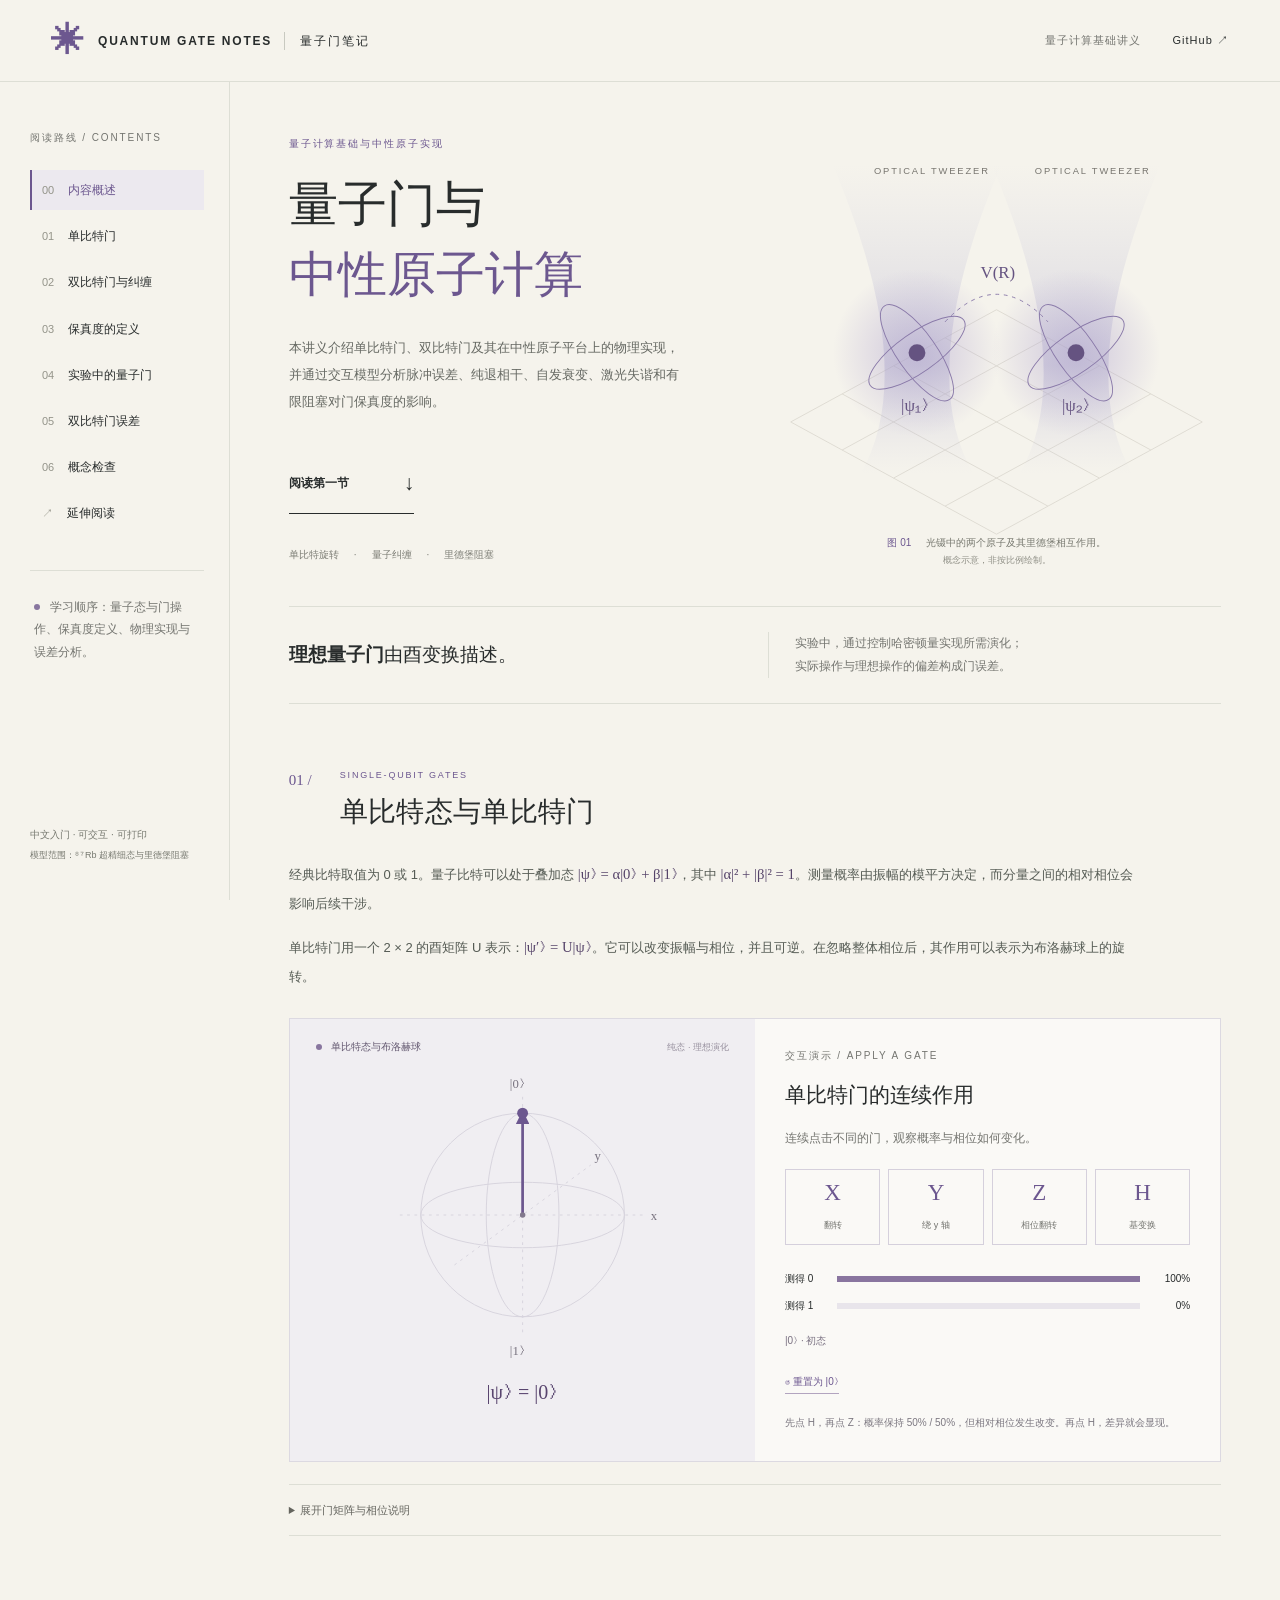
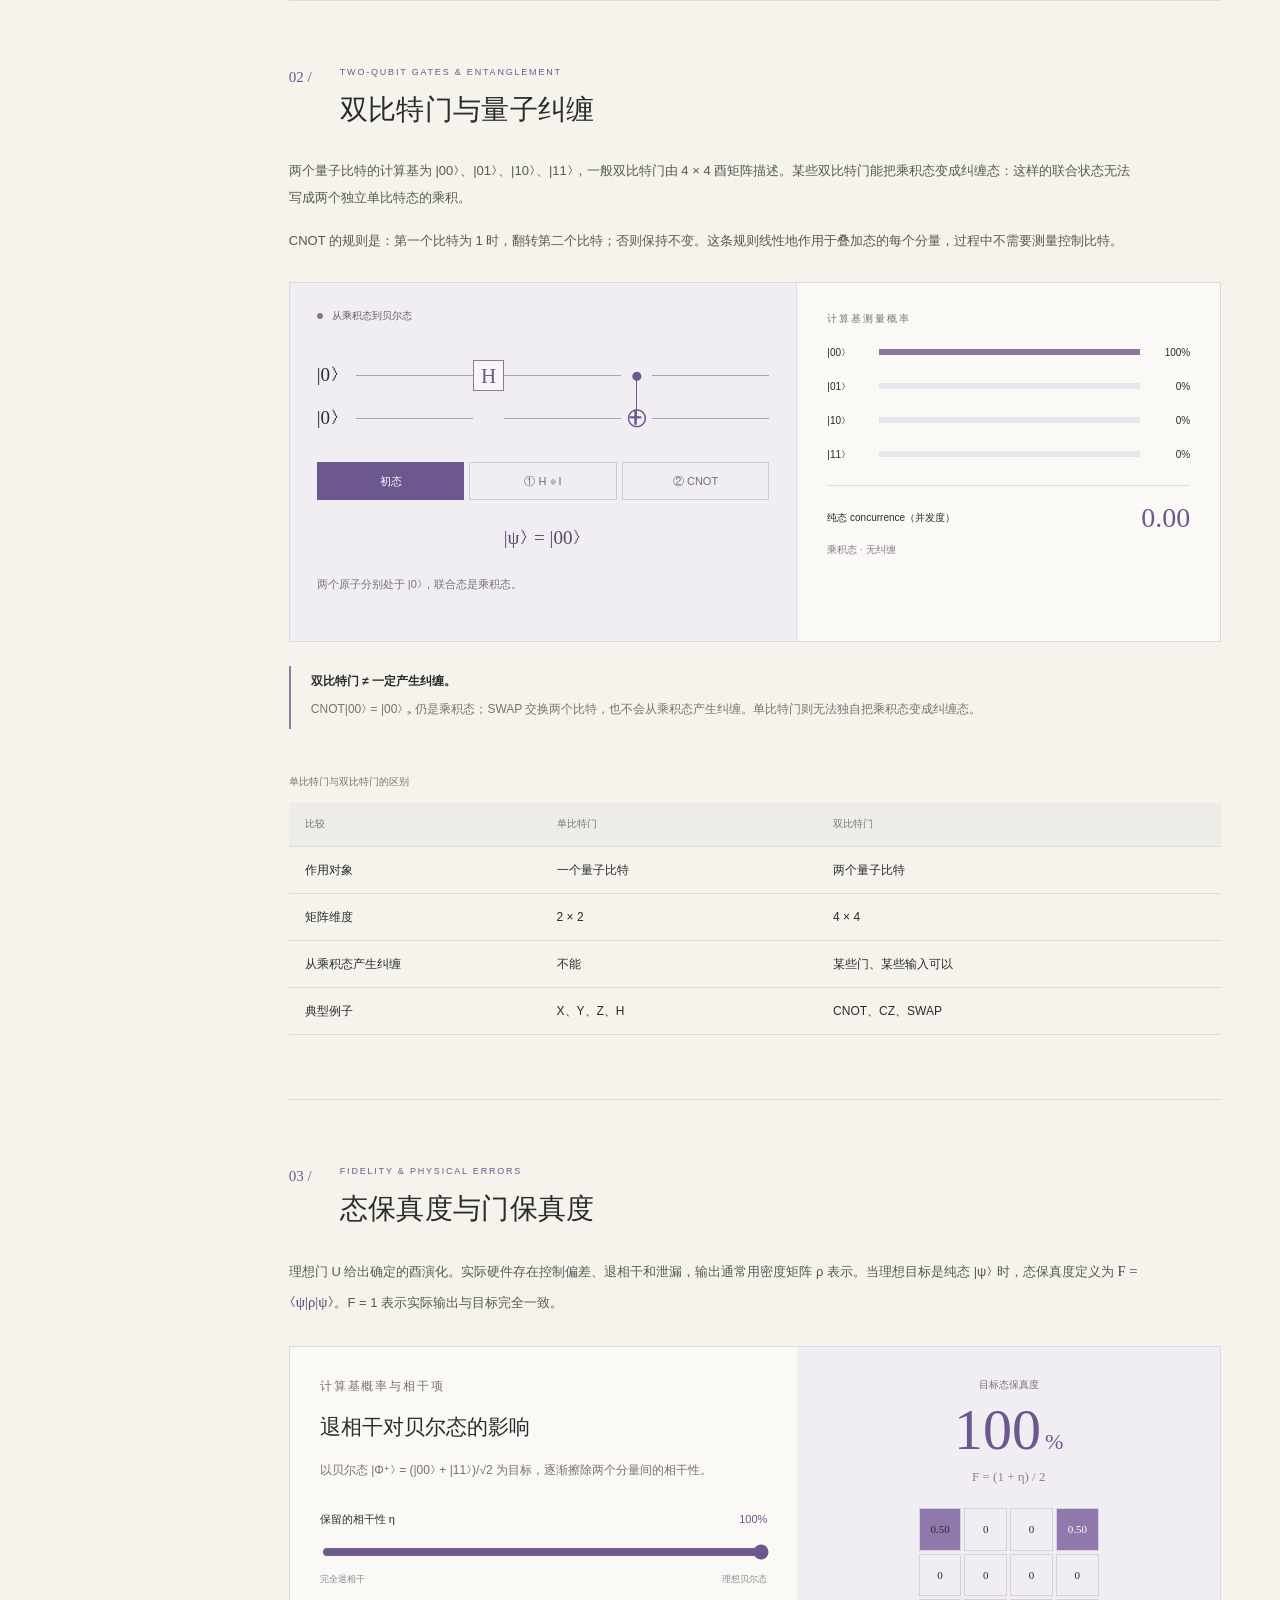
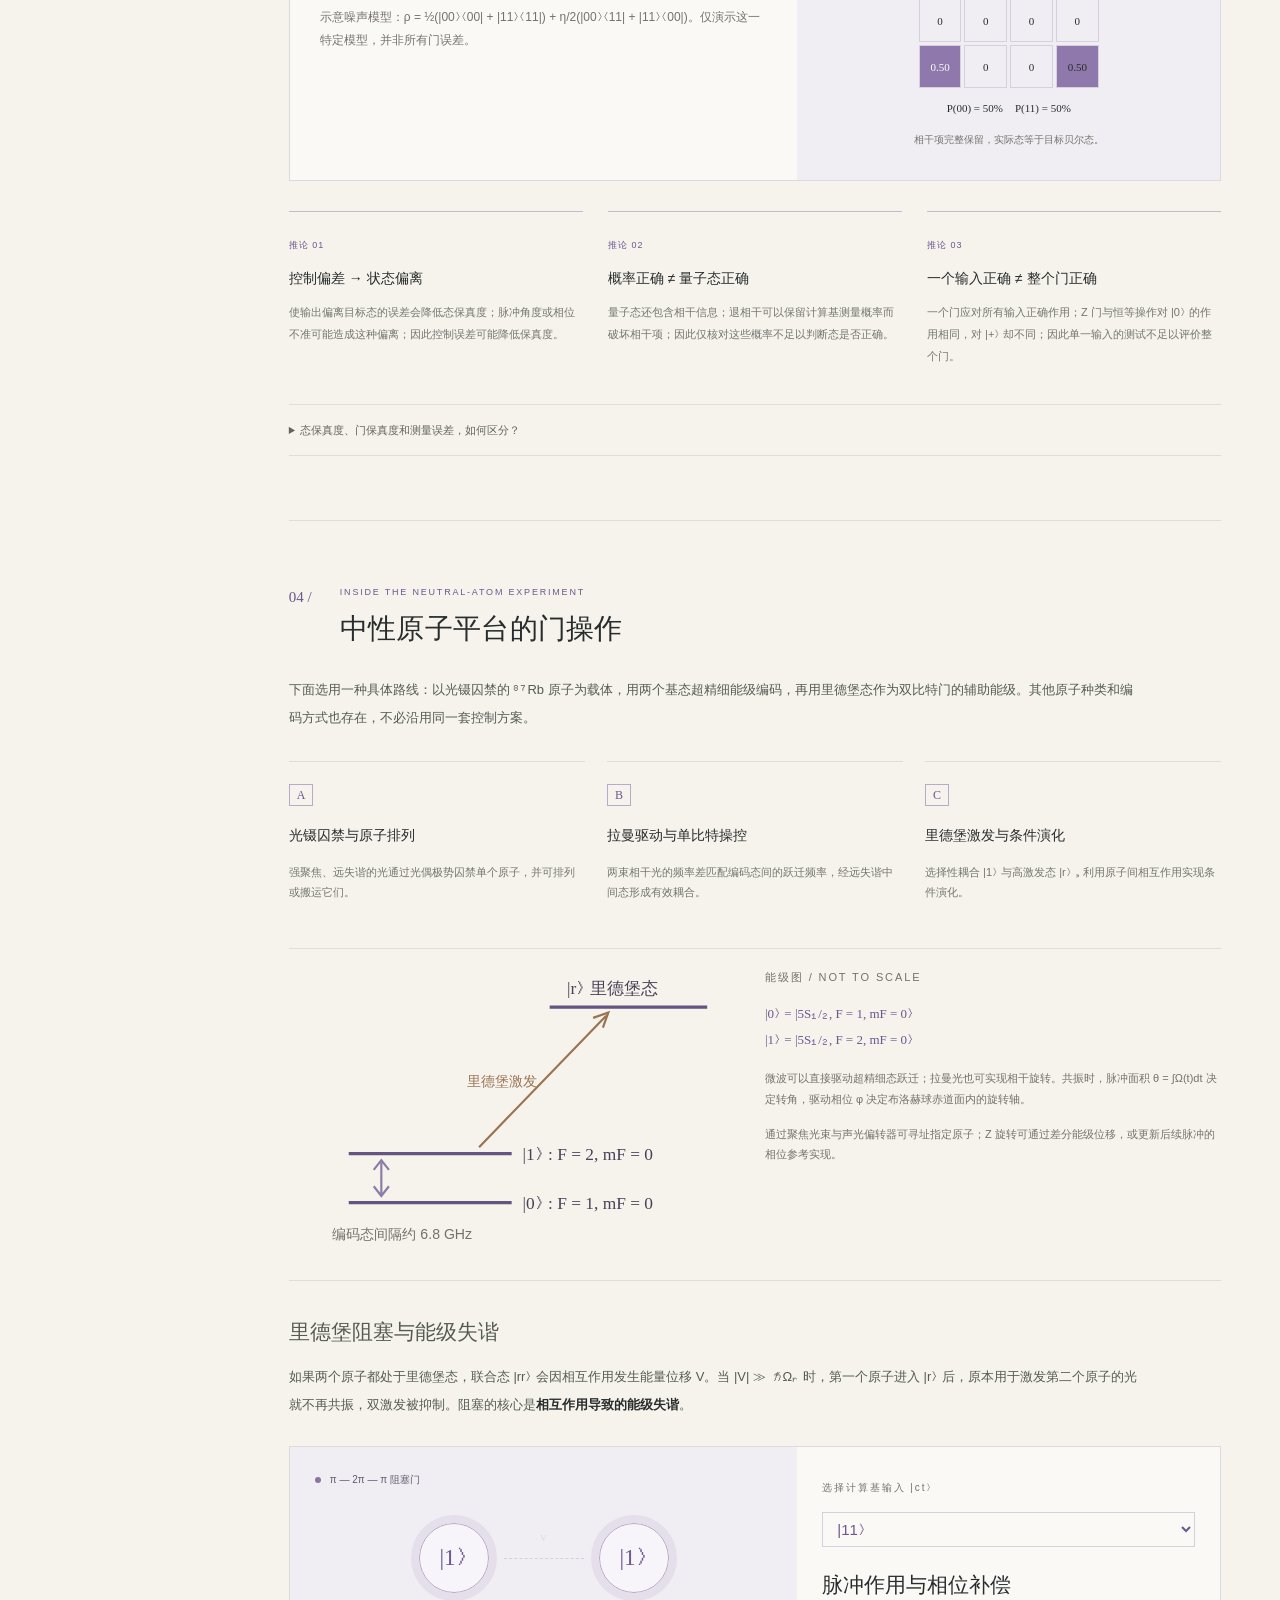
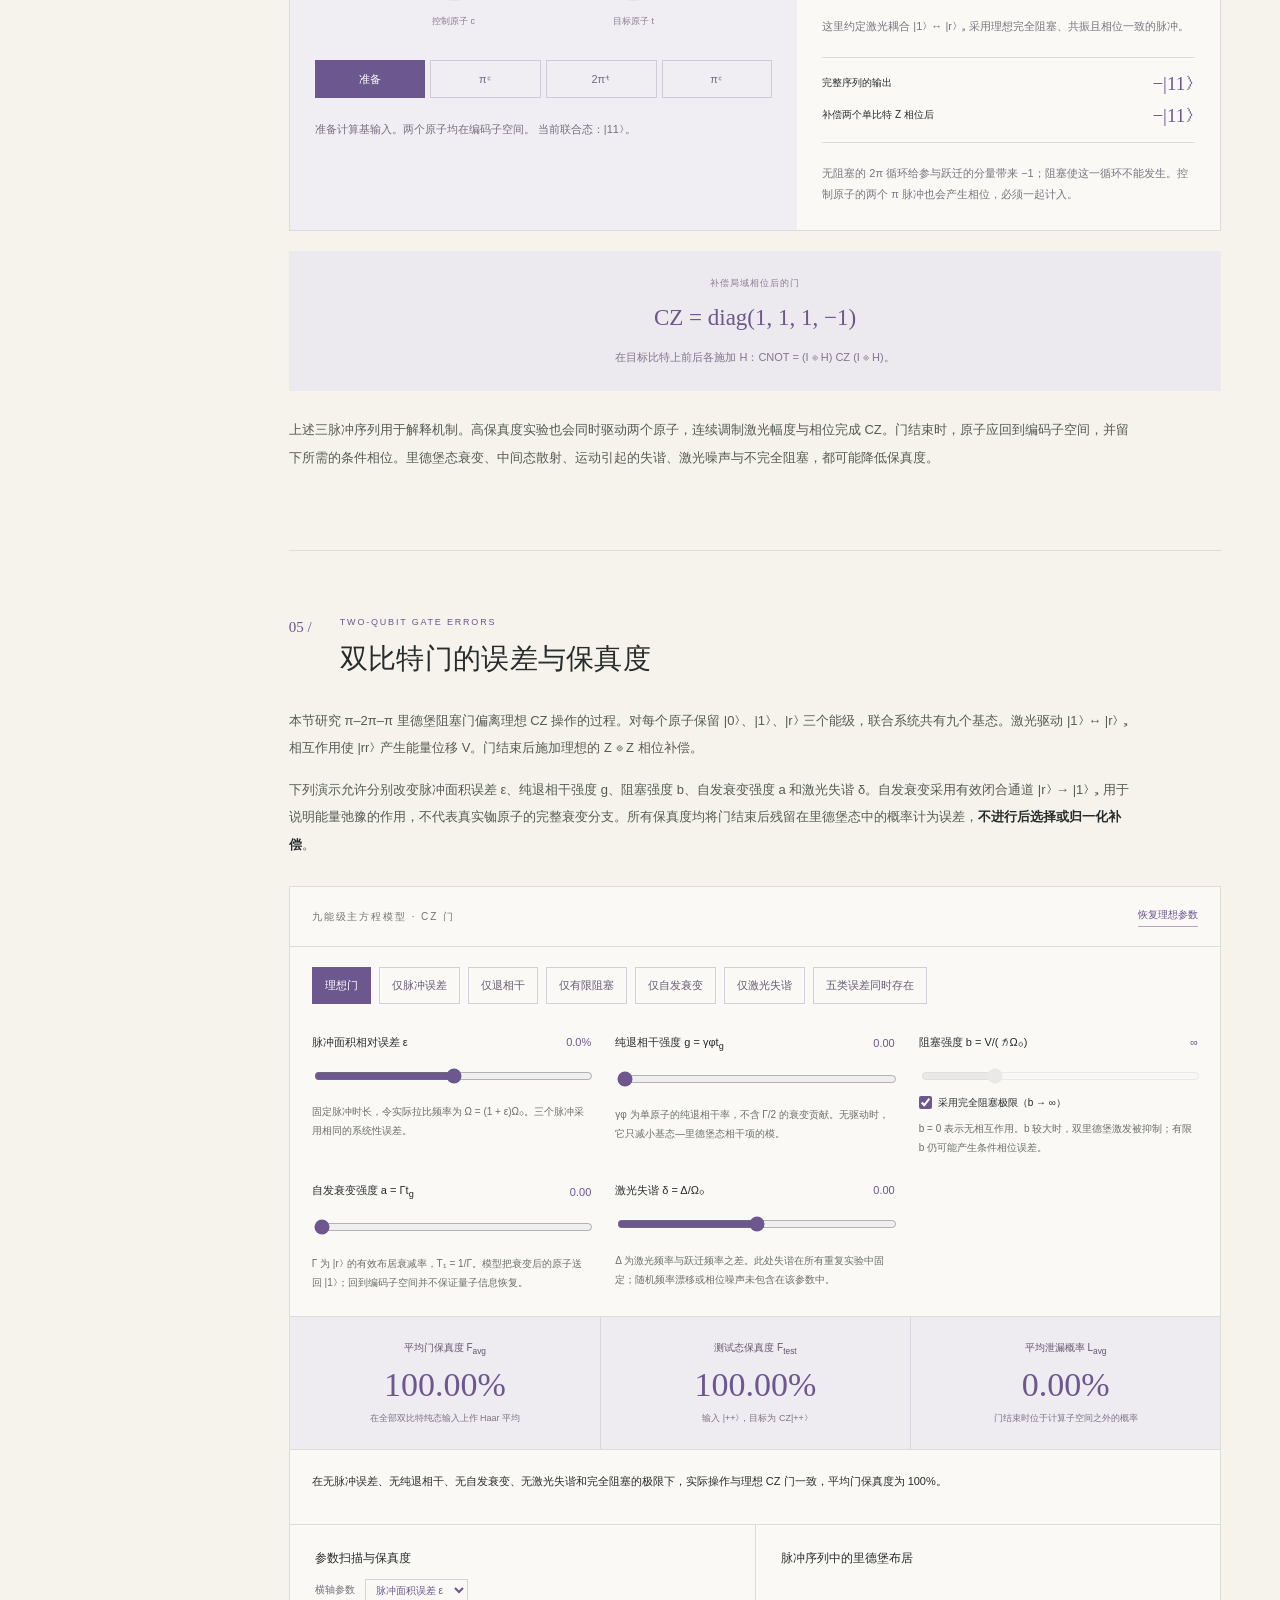
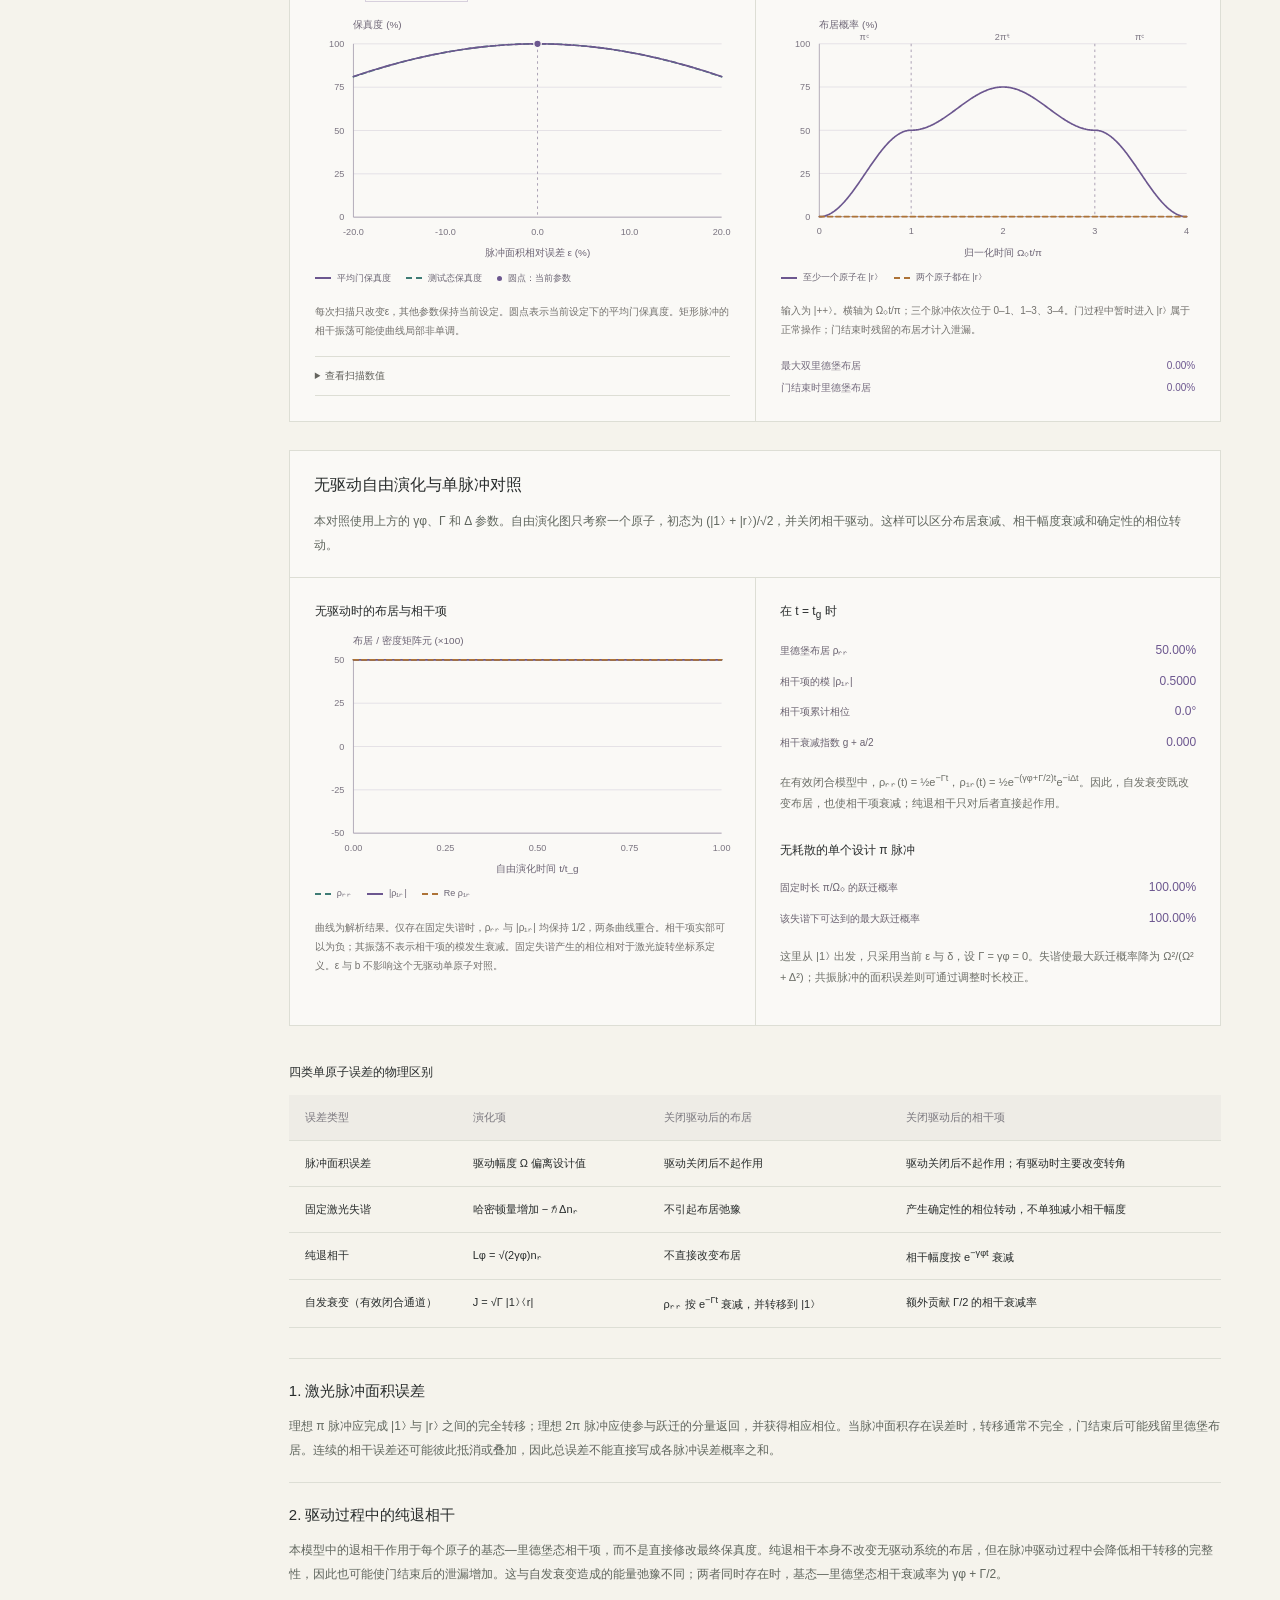
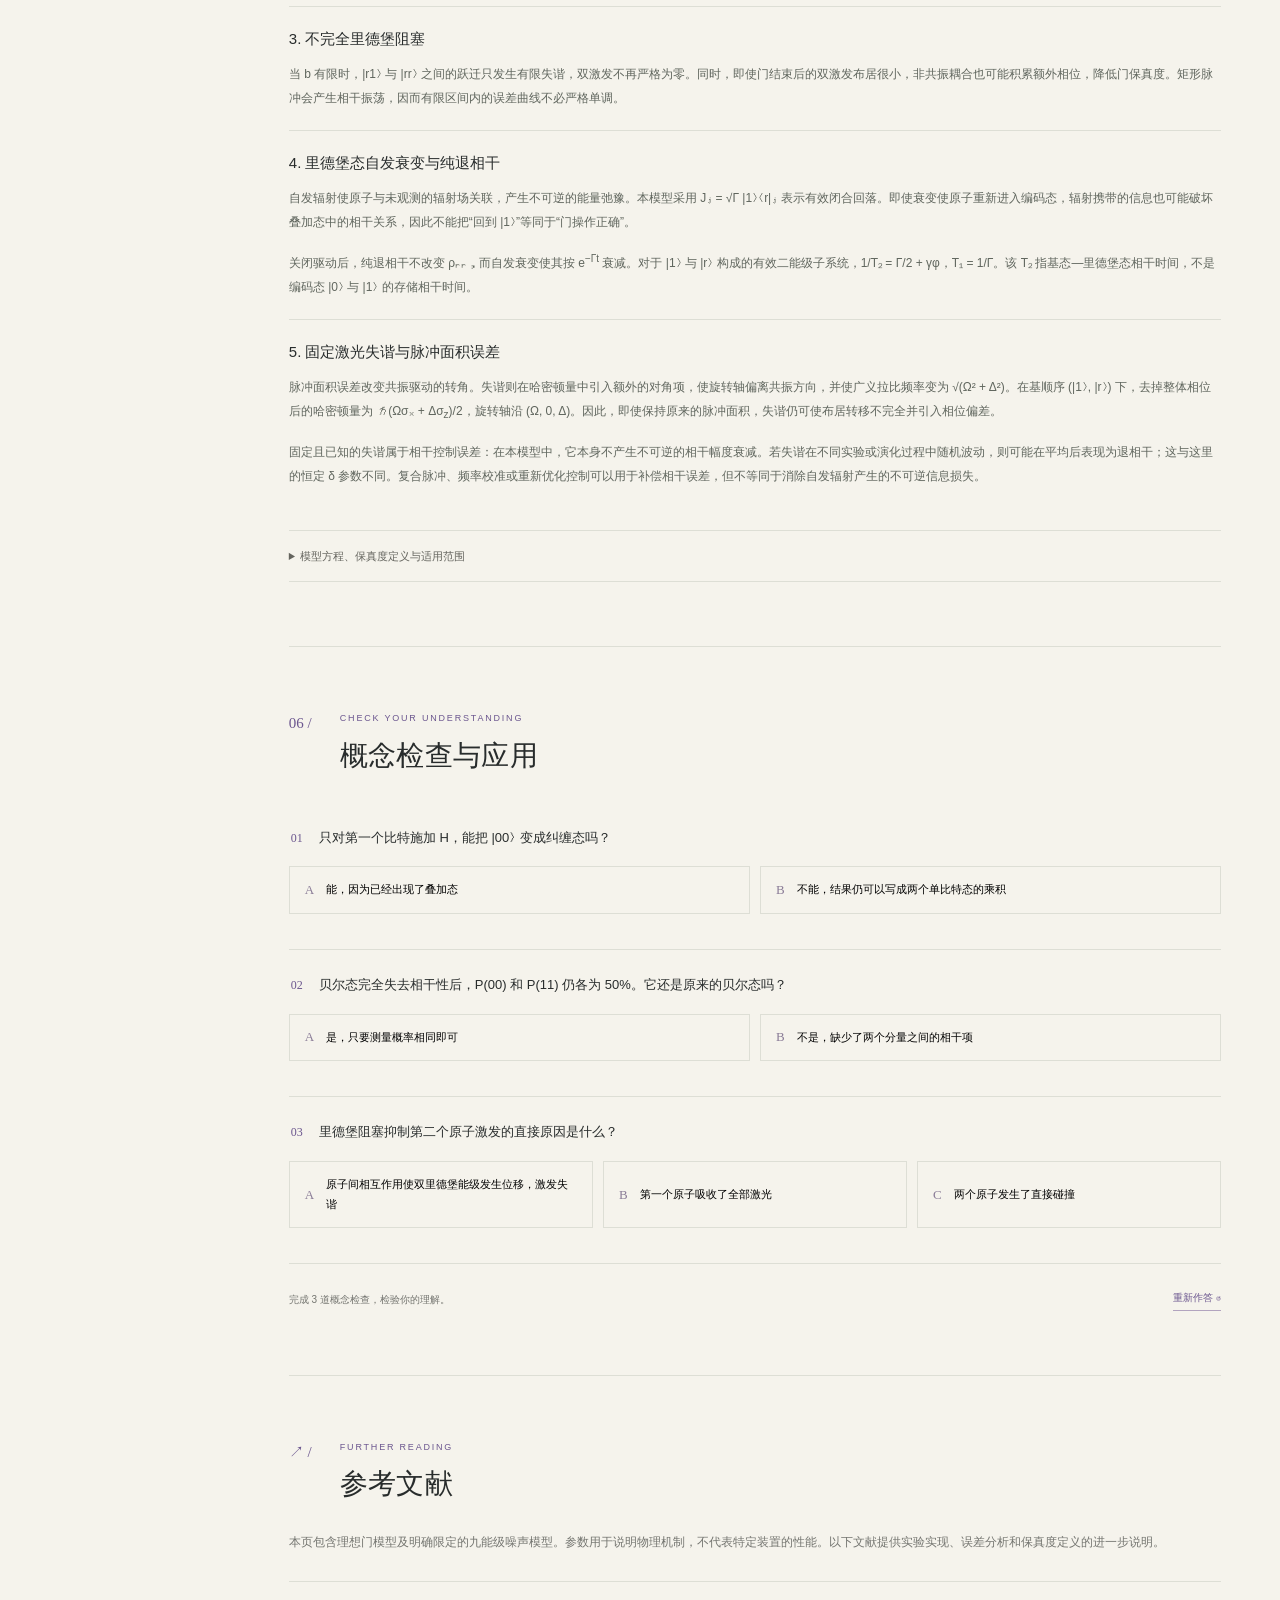
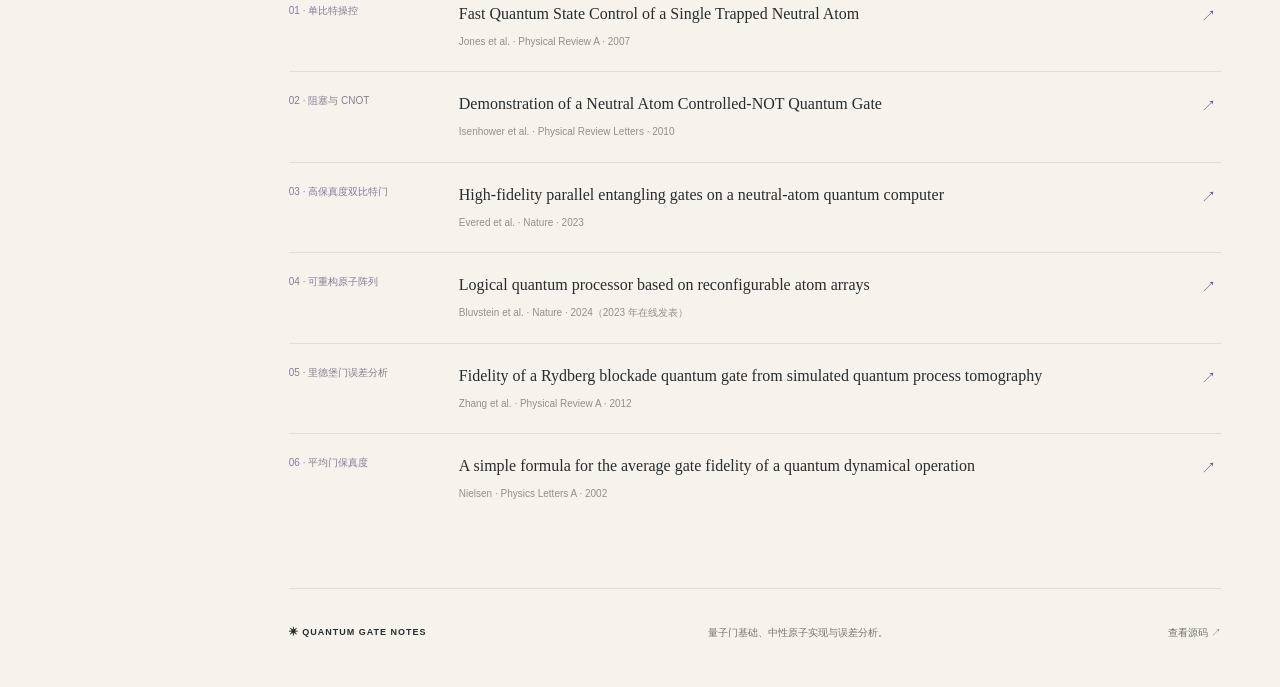
==== commit 8baf8078: "Model Rydberg decay and laser detuning with textbook comparisons" ====
--- a/index.html
+++ b/index.html
@@ -2,10 +2,10 @@
 <html lang="zh-CN">
 <head>
   <meta charset="utf-8"><meta name="viewport" content="width=device-width,initial-scale=1">
-  <meta name="description" content="介绍单比特门、双比特门、保真度与中性原子实现，并用九能级模型演示脉冲面积误差、纯退相干及有限里德堡阻塞。">
+  <meta name="description" content="介绍单比特门、双比特门、保真度与中性原子实现，并用九能级模型演示脉冲面积误差、纯退相干、自发衰变、激光失谐及有限里德堡阻塞。">
   <meta name="theme-color" content="#f5f3ec"><title>量子门与中性原子计算：基础、实现与误差分析</title>
-  <link rel="icon" href="./favicon.svg" type="image/svg+xml"><link rel="stylesheet" href="./style.css"><link rel="stylesheet" href="./errors.css">
-  <script type="module" src="./app.mjs"></script><script type="module" src="./error-demo.mjs"></script>
+  <link rel="icon" href="./favicon.svg" type="image/svg+xml"><link rel="stylesheet" href="./style.css"><link rel="stylesheet" href="./errors.css?v=decay-detuning-1">
+  <script type="module" src="./app.mjs"></script><script type="module" src="./error-demo.mjs?v=decay-detuning-1"></script>
 </head>
 <body>
 <a class="skip" href="#main">跳到正文</a>
@@ -13,7 +13,7 @@
 <div class="page-layout">
 <aside class="sidebar"><div class="small-label">阅读路线 / CONTENTS</div><nav aria-label="章节目录"><a href="#overview" class="active"><span>00</span> 内容概述</a><a href="#single"><span>01</span> 单比特门</a><a href="#double"><span>02</span> 双比特门与纠缠</a><a href="#fidelity"><span>03</span> 保真度的定义</a><a href="#atoms"><span>04</span> 实验中的量子门</a><a href="#gate-errors"><span>05</span> 双比特门误差</a><a href="#check"><span>06</span> 概念检查</a><a href="#references"><span>↗</span> 延伸阅读</a></nav><div class="side-note"><span class="dot"></span> 学习顺序：量子态与门操作、保真度定义、物理实现与误差分析。</div><div class="side-bottom">中文入门 · 可交互 · 可打印<br><span>模型范围：⁸⁷Rb 超精细态与里德堡阻塞</span></div></aside>
 <main id="main">
-<section class="hero" id="overview"><div class="hero-copy"><p class="eyebrow">量子计算基础与中性原子实现</p><h1>量子门与<br><span>中性原子计算</span></h1><p class="hero-description">本讲义介绍单比特门、双比特门及其在中性原子平台上的物理实现，并通过交互模型分析脉冲误差、退相干和有限阻塞对门保真度的影响。</p><a class="primary-link" href="#single">阅读第一节 <span>↓</span></a><div class="hero-tags"><span>单比特旋转</span><span>量子纠缠</span><span>里德堡阻塞</span></div></div><div class="hero-figure"><svg viewBox="0 0 480 420" role="img" aria-label="两个光镊中的原子及其通过里德堡态产生的相互作用示意，非按比例绘制"><defs><radialGradient id="glow"><stop stop-color="#a79acb" stop-opacity=".5"/><stop offset="1" stop-color="#a79acb" stop-opacity="0"/></radialGradient><linearGradient id="beam" x2="0" y2="1"><stop stop-color="#c3c2dc" stop-opacity="0"/><stop offset=".65" stop-color="#aba8cb" stop-opacity=".4"/><stop offset="1" stop-color="#c3c2dc" stop-opacity="0"/></linearGradient></defs><g fill="none" stroke="#dedbd3"><path d="M20 310 240 190 460 310 240 430Z"/><path d="M75 280 295 400M130 250 350 370M185 220 405 340M75 340 295 220M130 370 350 250M185 400 405 280"/></g><path d="M65 35 Q158 255 95 365 L215 365 Q152 255 245 35Z" fill="url(#beam)"/><path d="M235 35 Q328 255 265 365 L385 365 Q322 255 415 35Z" fill="url(#beam)"/><circle cx="155" cy="236" r="90" fill="url(#glow)"/><circle cx="325" cy="236" r="90" fill="url(#glow)"/><g fill="none" stroke="#8a7aa9"><ellipse cx="155" cy="236" rx="61" ry="21" transform="rotate(-35 155 236)"/><ellipse cx="155" cy="236" rx="61" ry="21" transform="rotate(55 155 236)"/><ellipse cx="325" cy="236" rx="61" ry="21" transform="rotate(-35 325 236)"/><ellipse cx="325" cy="236" rx="61" ry="21" transform="rotate(55 325 236)"/><path d="M185 203 Q240 144 295 203" stroke-dasharray="4 5"/></g><g fill="#655381"><circle cx="155" cy="236" r="9"/><circle cx="325" cy="236" r="9"/></g><g font-family="Georgia,serif" fill="#655381" font-size="18"><text x="223" y="156">V(R)</text><text x="138" y="298">|ψ₁⟩</text><text x="310" y="298">|ψ₂⟩</text></g><g fill="#77756f" font-family="sans-serif" font-size="10" letter-spacing="2"><text x="109" y="45">OPTICAL TWEEZER</text><text x="281" y="45">OPTICAL TWEEZER</text></g></svg><p><span>图 01</span> 光镊中的两个原子及其里德堡相互作用。<br><small>概念示意，非按比例绘制。</small></p></div></section>
+<section class="hero" id="overview"><div class="hero-copy"><p class="eyebrow">量子计算基础与中性原子实现</p><h1>量子门与<br><span>中性原子计算</span></h1><p class="hero-description">本讲义介绍单比特门、双比特门及其在中性原子平台上的物理实现，并通过交互模型分析脉冲误差、纯退相干、自发衰变、激光失谐和有限阻塞对门保真度的影响。</p><a class="primary-link" href="#single">阅读第一节 <span>↓</span></a><div class="hero-tags"><span>单比特旋转</span><span>量子纠缠</span><span>里德堡阻塞</span></div></div><div class="hero-figure"><svg viewBox="0 0 480 420" role="img" aria-label="两个光镊中的原子及其通过里德堡态产生的相互作用示意，非按比例绘制"><defs><radialGradient id="glow"><stop stop-color="#a79acb" stop-opacity=".5"/><stop offset="1" stop-color="#a79acb" stop-opacity="0"/></radialGradient><linearGradient id="beam" x2="0" y2="1"><stop stop-color="#c3c2dc" stop-opacity="0"/><stop offset=".65" stop-color="#aba8cb" stop-opacity=".4"/><stop offset="1" stop-color="#c3c2dc" stop-opacity="0"/></linearGradient></defs><g fill="none" stroke="#dedbd3"><path d="M20 310 240 190 460 310 240 430Z"/><path d="M75 280 295 400M130 250 350 370M185 220 405 340M75 340 295 220M130 370 350 250M185 400 405 280"/></g><path d="M65 35 Q158 255 95 365 L215 365 Q152 255 245 35Z" fill="url(#beam)"/><path d="M235 35 Q328 255 265 365 L385 365 Q322 255 415 35Z" fill="url(#beam)"/><circle cx="155" cy="236" r="90" fill="url(#glow)"/><circle cx="325" cy="236" r="90" fill="url(#glow)"/><g fill="none" stroke="#8a7aa9"><ellipse cx="155" cy="236" rx="61" ry="21" transform="rotate(-35 155 236)"/><ellipse cx="155" cy="236" rx="61" ry="21" transform="rotate(55 155 236)"/><ellipse cx="325" cy="236" rx="61" ry="21" transform="rotate(-35 325 236)"/><ellipse cx="325" cy="236" rx="61" ry="21" transform="rotate(55 325 236)"/><path d="M185 203 Q240 144 295 203" stroke-dasharray="4 5"/></g><g fill="#655381"><circle cx="155" cy="236" r="9"/><circle cx="325" cy="236" r="9"/></g><g font-family="Georgia,serif" fill="#655381" font-size="18"><text x="223" y="156">V(R)</text><text x="138" y="298">|ψ₁⟩</text><text x="310" y="298">|ψ₂⟩</text></g><g fill="#77756f" font-family="sans-serif" font-size="10" letter-spacing="2"><text x="109" y="45">OPTICAL TWEEZER</text><text x="281" y="45">OPTICAL TWEEZER</text></g></svg><p><span>图 01</span> 光镊中的两个原子及其里德堡相互作用。<br><small>概念示意，非按比例绘制。</small></p></div></section>
 <div class="intro-strip"><p><b>理想量子门</b>由酉变换描述。</p><p>实验中，通过控制哈密顿量实现所需演化；<br>实际操作与理想操作的偏差构成门误差。</p></div>
 
 <section class="chapter" id="single"><div class="chapter-heading"><span class="chapter-number">01 /</span><div><p class="eyebrow">SINGLE-QUBIT GATES</p><h2>单比特态与单比特门</h2></div></div><div class="prose"><p>经典比特取值为 0 或 1。量子比特可以处于叠加态 <span class="math">|ψ⟩ = α|0⟩ + β|1⟩</span>，其中 <span class="math">|α|² + |β|² = 1</span>。测量概率由振幅的模平方决定，而分量之间的相对相位会影响后续干涉。</p><p>单比特门用一个 2 × 2 的酉矩阵 U 表示：<span class="math">|ψ′⟩ = U|ψ⟩</span>。它可以改变振幅与相位，并且可逆。在忽略整体相位后，其作用可以表示为布洛赫球上的旋转。</p></div>
@@ -36,34 +36,47 @@
   <div class="chapter-heading"><span class="chapter-number">05 /</span><div><p class="eyebrow">TWO-QUBIT GATE ERRORS</p><h2>双比特门的误差与保真度</h2></div></div>
   <div class="prose">
     <p>本节研究 π–2π–π 里德堡阻塞门偏离理想 CZ 操作的过程。对每个原子保留 |0⟩、|1⟩、|r⟩ 三个能级，联合系统共有九个基态。激光驱动 |1⟩ ↔ |r⟩，相互作用使 |rr⟩ 产生能量位移 V。门结束后施加理想的 Z ⊗ Z 相位补偿。</p>
-    <p>下列演示允许分别改变脉冲面积误差 ε、退相干强度 g 和阻塞强度 b。所有保真度均将门结束后残留在里德堡态中的概率计为误差，<b>不进行后选择或归一化补偿</b>。</p>
+    <p>下列演示允许分别改变脉冲面积误差 ε、纯退相干强度 g、阻塞强度 b、自发衰变强度 a 和激光失谐 δ。自发衰变采用有效闭合通道 |r⟩ → |1⟩，用于说明能量弛豫的作用，不代表真实铷原子的完整衰变分支。所有保真度均将门结束后残留在里德堡态中的概率计为误差，<b>不进行后选择或归一化补偿</b>。</p>
   </div>
   <div class="error-model" id="error-model">
     <div class="error-toolbar"><span class="small-label">九能级主方程模型 · CZ 门</span><button id="noise-reset" class="text-button" type="button">恢复理想参数</button></div>
-    <div class="noise-presets" role="group" aria-label="误差示例"><button data-noise-preset="ideal">理想门</button><button data-noise-preset="pulse">仅脉冲误差</button><button data-noise-preset="dephase">仅退相干</button><button data-noise-preset="blockade">仅有限阻塞</button><button data-noise-preset="combined">三类误差同时存在</button></div>
+    <div class="noise-presets" role="group" aria-label="误差示例"><button data-noise-preset="ideal">理想门</button><button data-noise-preset="pulse">仅脉冲误差</button><button data-noise-preset="dephase">仅退相干</button><button data-noise-preset="blockade">仅有限阻塞</button><button data-noise-preset="decay">仅自发衰变</button><button data-noise-preset="detuning">仅激光失谐</button><button data-noise-preset="combined">五类误差同时存在</button></div>
     <div class="noise-parameters">
       <div class="noise-parameter"><label for="noise-pulse">脉冲面积相对误差 ε <output id="noise-pulse-value" for="noise-pulse">0%</output></label><input id="noise-pulse" type="range" min="-20" max="20" step="0.5" value="0"><p>固定脉冲时长，令实际拉比频率为 Ω = (1 + ε)Ω₀。三个脉冲采用相同的系统性误差。</p></div>
-      <div class="noise-parameter"><label for="noise-dephasing"><span>退相干强度 g = γφt<sub>g</sub></span> <output id="noise-dephasing-value" for="noise-dephasing">0.00</output></label><input id="noise-dephasing" type="range" min="0" max="2" step="0.01" value="0"><p>γφ 为单原子的基态—里德堡态相干衰减率。无驱动时，此相干项按 exp(−γφt) 衰减。</p></div>
+      <div class="noise-parameter"><label for="noise-dephasing"><span>纯退相干强度 g = γφt<sub>g</sub></span> <output id="noise-dephasing-value" for="noise-dephasing">0.00</output></label><input id="noise-dephasing" type="range" min="0" max="2" step="0.01" value="0"><p>γφ 为单原子的纯退相干率，不含 Γ/2 的衰变贡献。无驱动时，它只减小基态—里德堡态相干项的模。</p></div>
       <div class="noise-parameter"><label for="noise-blockade">阻塞强度 b = V/(ℏΩ₀) <output id="noise-blockade-value" for="noise-blockade">∞</output></label><input id="noise-blockade" type="range" min="0" max="40" step="0.1" value="10" disabled><label class="limit-checkbox"><input id="noise-infinite" type="checkbox" checked>采用完全阻塞极限（b → ∞）</label><p>b = 0 表示无相互作用。b 较大时，双里德堡激发被抑制；有限 b 仍可能产生条件相位误差。</p></div>
+      <div class="noise-parameter"><label for="noise-decay"><span>自发衰变强度 a = Γt<sub>g</sub></span><output id="noise-decay-value" for="noise-decay">0.00</output></label><input id="noise-decay" type="range" min="0" max="2" step="0.01" value="0"><p>Γ 为 |r⟩ 的有效布居衰减率，T₁ = 1/Γ。模型把衰变后的原子送回 |1⟩；回到编码子空间并不保证量子信息恢复。</p></div>
+      <div class="noise-parameter"><label for="noise-detuning">激光失谐 δ = Δ/Ω₀ <output id="noise-detuning-value" for="noise-detuning">0.00</output></label><input id="noise-detuning" type="range" min="-1" max="1" step="0.01" value="0"><p>Δ 为激光频率与跃迁频率之差。此处失谐在所有重复实验中固定；随机频率漂移或相位噪声未包含在该参数中。</p></div>
     </div>
     <div class="noise-metrics" aria-live="polite" aria-atomic="true"><div><span>平均门保真度 F<sub>avg</sub></span><b id="noise-gate-fidelity">100.00%</b><small>在全部双比特纯态输入上作 Haar 平均</small></div><div><span>测试态保真度 F<sub>test</sub></span><b id="noise-state-fidelity">100.00%</b><small>输入 |++⟩，目标为 CZ|++⟩</small></div><div><span>平均泄漏概率 L<sub>avg</sub></span><b id="noise-leakage">0.00%</b><small>门结束时位于计算子空间之外的概率</small></div></div>
     <p id="noise-summary" class="noise-summary" role="status">理想参数下，实际演化与 CZ 门一致。</p>
     <div class="noise-plots">
-      <figure><figcaption><b>参数扫描与保真度</b><label for="noise-scan">横轴参数 <select id="noise-scan"><option value="epsilon">脉冲面积误差 ε</option><option value="dephasing">退相干强度 g</option><option value="blockadeRatio">阻塞强度 b</option></select></label></figcaption><svg id="noise-sweep-chart" viewBox="0 0 520 300" role="img" aria-label="选定误差参数对平均门保真度和测试态保真度的影响"></svg><div class="plot-legend"><span class="curve-gate">平均门保真度</span><span class="curve-state">测试态保真度</span><span class="curve-current">圆点：当前参数</span></div><p id="noise-scan-note" class="plot-caption"></p><details class="chart-data"><summary>查看扫描数值</summary><div class="comparison"><table><caption>参数扫描结果，其他参数保持当前设定</caption><thead><tr><th id="scan-table-parameter">ε</th><th>平均门保真度</th><th>测试态保真度</th><th>平均泄漏</th></tr></thead><tbody id="noise-scan-table"></tbody></table></div></details></figure>
+      <figure><figcaption><b>参数扫描与保真度</b><label for="noise-scan">横轴参数 <select id="noise-scan"><option value="epsilon">脉冲面积误差 ε</option><option value="dephasing">退相干强度 g</option><option value="blockadeRatio">阻塞强度 b</option><option value="decay">自发衰变强度 a</option><option value="detuning">激光失谐 δ</option></select></label></figcaption><svg id="noise-sweep-chart" viewBox="0 0 520 300" role="img" aria-label="选定误差参数对平均门保真度和测试态保真度的影响"></svg><div class="plot-legend"><span class="curve-gate">平均门保真度</span><span class="curve-state">测试态保真度</span><span class="curve-current">圆点：当前参数</span></div><p id="noise-scan-note" class="plot-caption"></p><details class="chart-data"><summary>查看扫描数值</summary><div class="comparison"><table><caption>参数扫描结果，其他参数保持当前设定</caption><thead><tr><th id="scan-table-parameter">ε</th><th>平均门保真度</th><th>测试态保真度</th><th>平均泄漏</th></tr></thead><tbody id="noise-scan-table"></tbody></table></div></details></figure>
       <figure><figcaption><b>脉冲序列中的里德堡布居</b></figcaption><svg id="noise-population-chart" viewBox="0 0 520 300" role="img" aria-label="输入为加加态时，里德堡布居和双里德堡布居随时间的变化"></svg><div class="plot-legend"><span class="curve-gate">至少一个原子在 |r⟩</span><span class="curve-double">两个原子都在 |r⟩</span></div><p class="plot-caption">输入为 |++⟩。横轴为 Ω₀t/π；三个脉冲依次位于 0–1、1–3、3–4。门过程中暂时进入 |r⟩ 属于正常操作；门结束时残留的布居才计入泄漏。</p><div class="population-reading"><span>最大双里德堡布居 <b id="noise-max-double">0.00%</b></span><span>门结束时里德堡布居 <b id="noise-final-rydberg">0.00%</b></span></div></figure>
     </div>
   </div>
+  <div class="free-comparison" id="decay-detuning">
+    <div class="comparison-heading"><h3>无驱动自由演化与单脉冲对照</h3><p>本对照使用上方的 γφ、Γ 和 Δ 参数。自由演化图只考察一个原子，初态为 (|1⟩ + |r⟩)/√2，并关闭相干驱动。这样可以区分布居衰减、相干幅度衰减和确定性的相位转动。</p></div>
+    <div class="noise-plots">
+      <figure><figcaption><b>无驱动时的布居与相干项</b></figcaption><svg id="noise-free-chart" viewBox="0 0 520 300" role="img" aria-label="关闭驱动后，里德堡布居、相干项的模和实部随时间变化"></svg><div class="plot-legend"><span class="curve-state">ρᵣᵣ</span><span class="curve-gate">|ρ₁ᵣ|</span><span class="curve-double">Re ρ₁ᵣ</span></div><p class="plot-caption">曲线为解析结果。仅存在固定失谐时，ρᵣᵣ 与 |ρ₁ᵣ| 均保持 1/2，两条曲线重合。相干项实部可以为负；其振荡不表示相干项的模发生衰减。固定失谐产生的相位相对于激光旋转坐标系定义。ε 与 b 不影响这个无驱动单原子对照。</p></figure>
+      <div class="free-readings" aria-live="polite"><h4>在 t = t<sub>g</sub> 时</h4><dl><div><dt>里德堡布居 ρᵣᵣ</dt><dd id="noise-free-population">50.00%</dd></div><div><dt>相干项的模 |ρ₁ᵣ|</dt><dd id="noise-free-coherence">0.5000</dd></div><div><dt>相干项累计相位</dt><dd id="noise-free-phase">0.0°</dd></div><div><dt>相干衰减指数 g + a/2</dt><dd id="noise-free-damping">0.000</dd></div></dl><p>在有效闭合模型中，ρᵣᵣ(t) = ½e<sup>−Γt</sup>，ρ₁ᵣ(t) = ½e<sup>−(γφ+Γ/2)t</sup>e<sup>−iΔt</sup>。因此，自发衰变既改变布居，也使相干项衰减；纯退相干只对后者直接起作用。</p><h4>无耗散的单个设计 π 脉冲</h4><dl><div><dt>固定时长 π/Ω₀ 的跃迁概率</dt><dd id="noise-pi-population">100.00%</dd></div><div><dt>该失谐下可达到的最大跃迁概率</dt><dd id="noise-pi-maximum">100.00%</dd></div></dl><p>这里从 |1⟩ 出发，只采用当前 ε 与 δ，设 Γ = γφ = 0。失谐使最大跃迁概率降为 Ω²/(Ω² + Δ²)；共振脉冲的面积误差则可通过调整时长校正。</p></div>
+    </div>
+  </div>
+  <div class="comparison error-comparison"><table><caption>四类单原子误差的物理区别</caption><thead><tr><th>误差类型</th><th>演化项</th><th>关闭驱动后的布居</th><th>关闭驱动后的相干项</th></tr></thead><tbody><tr><th>脉冲面积误差</th><td>驱动幅度 Ω 偏离设计值</td><td>驱动关闭后不起作用</td><td>驱动关闭后不起作用；有驱动时主要改变转角</td></tr><tr><th>固定激光失谐</th><td>哈密顿量增加 −ℏΔnᵣ</td><td>不引起布居弛豫</td><td>产生确定性的相位转动，不单独减小相干幅度</td></tr><tr><th>纯退相干</th><td>Lφ = √(2γφ)nᵣ</td><td>不直接改变布居</td><td>相干幅度按 e<sup>−γφt</sup> 衰减</td></tr><tr><th>自发衰变（有效闭合通道）</th><td>J = √Γ |1⟩⟨r|</td><td>ρᵣᵣ 按 e<sup>−Γt</sup> 衰减，并转移到 |1⟩</td><td>额外贡献 Γ/2 的相干衰减率</td></tr></tbody></table></div>
+
   <div class="error-explanations">
     <article><h3>1. 激光脉冲面积误差</h3><p>理想 π 脉冲应完成 |1⟩ 与 |r⟩ 之间的完全转移；理想 2π 脉冲应使参与跃迁的分量返回，并获得相应相位。当脉冲面积存在误差时，转移通常不完全，门结束后可能残留里德堡布居。连续的相干误差还可能彼此抵消或叠加，因此总误差不能直接写成各脉冲误差概率之和。</p></article>
-    <article><h3>2. 驱动过程中的纯退相干</h3><p>本模型中的退相干作用于每个原子的基态—里德堡态相干项，而不是直接修改最终保真度。纯退相干本身不改变无驱动系统的布居，但在脉冲驱动过程中会降低相干转移的完整性，因此也可能使门结束后的泄漏增加。这里未包含能量弛豫和自发辐射。</p></article>
+    <article><h3>2. 驱动过程中的纯退相干</h3><p>本模型中的退相干作用于每个原子的基态—里德堡态相干项，而不是直接修改最终保真度。纯退相干本身不改变无驱动系统的布居，但在脉冲驱动过程中会降低相干转移的完整性，因此也可能使门结束后的泄漏增加。这与自发衰变造成的能量弛豫不同；两者同时存在时，基态—里德堡态相干衰减率为 γφ + Γ/2。</p></article>
     <article><h3>3. 不完全里德堡阻塞</h3><p>当 b 有限时，|r1⟩ 与 |rr⟩ 之间的跃迁只发生有限失谐，双激发不再严格为零。同时，即使门结束后的双激发布居很小，非共振耦合也可能积累额外相位，降低门保真度。矩形脉冲会产生相干振荡，因而有限区间内的误差曲线不必严格单调。</p></article>
+    <article><h3>4. 里德堡态自发衰变与纯退相干</h3><p>自发辐射使原子与未观测的辐射场关联，产生不可逆的能量弛豫。本模型采用 Jⱼ = √Γ |1⟩⟨r|ⱼ 表示有效闭合回落。即使衰变使原子重新进入编码态，辐射携带的信息也可能破坏叠加态中的相干关系，因此不能把“回到 |1⟩”等同于“门操作正确”。</p><p>关闭驱动后，纯退相干不改变 ρᵣᵣ，而自发衰变使其按 e<sup>−Γt</sup> 衰减。对于 |1⟩ 与 |r⟩ 构成的有效二能级子系统，1/T₂ = Γ/2 + γφ，T₁ = 1/Γ。该 T₂ 指基态—里德堡态相干时间，不是编码态 |0⟩ 与 |1⟩ 的存储相干时间。</p></article>
+    <article><h3>5. 固定激光失谐与脉冲面积误差</h3><p>脉冲面积误差改变共振驱动的转角。失谐则在哈密顿量中引入额外的对角项，使旋转轴偏离共振方向，并使广义拉比频率变为 √(Ω² + Δ²)。在基顺序 (|1⟩, |r⟩) 下，去掉整体相位后的哈密顿量为 ℏ(Ωσₓ + Δσ<sub>z</sub>)/2，旋转轴沿 (Ω, 0, Δ)。因此，即使保持原来的脉冲面积，失谐仍可使布居转移不完全并引入相位偏差。</p><p>固定且已知的失谐属于相干控制误差：在本模型中，它本身不产生不可逆的相干幅度衰减。若失谐在不同实验或演化过程中随机波动，则可能在平均后表现为退相干；这与这里的恒定 δ 参数不同。复合脉冲、频率校准或重新优化控制可以用于补偿相干误差，但不等同于消除自发辐射产生的不可逆信息损失。</p></article>
   </div>
   <details class="model-definition"><summary>模型方程、保真度定义与适用范围</summary><div class="details-body">
-    <p><b>哈密顿量。</b>在旋转坐标系和旋波近似下，第 j 个原子被驱动时取</p><div class="equation">Hⱼ/ℏ = Ω₀(1 + ε)(|1⟩⟨r|ⱼ + |r⟩⟨1|ⱼ)/2 + bΩ₀|rr⟩⟨rr|。</div><p>控制原子、目标原子、控制原子的脉冲时长分别为 π/Ω₀、2π/Ω₀、π/Ω₀，总门时长 t<sub>g</sub> = 4π/Ω₀。只考虑 b ≥ 0，激光相位固定，不在每个参数点重新优化相位补偿。</p>
-    <p><b>主方程。</b>采用两个独立、马尔可夫型纯退相干通道：</p><div class="equation">dρ/dt = −i[H,ρ]/ℏ + Σⱼ (LⱼρLⱼ† − {Lⱼ†Lⱼ,ρ}/2)，<br>Lⱼ = √(2γφ) nᵣ,ⱼ，nᵣ = |r⟩⟨r|。</div>
+    <p><b>哈密顿量。</b>在旋转坐标系和旋波近似下，第 j 个原子被驱动时取</p><div class="equation">Hⱼ/ℏ = Ω₀(1 + ε)(|1⟩⟨r|ⱼ + |r⟩⟨1|ⱼ)/2 − Δ(nᵣ,c + nᵣ,t) + bΩ₀|rr⟩⟨rr|。</div><p>控制原子、目标原子、控制原子的脉冲时长分别为 π/Ω₀、2π/Ω₀、π/Ω₀，总门时长 t<sub>g</sub> = 4π/Ω₀。只考虑 b ≥ 0。Δ = ωL − ωᵣ₁，δ = Δ/Ω₀；多光子激发时，Δ 表示相应的有效多光子失谐。两原子取相同且恒定的失谐。全部脉冲相位固定，不在每个参数点重新优化时长或相位补偿。</p>
+    <p><b>主方程。</b>对两个原子分别采用独立的马尔可夫型纯退相干和有效自发衰变通道：</p><div class="equation">dρ/dt = −i[H,ρ]/ℏ + Σⱼ [𝒟[Lφ,ⱼ]ρ + 𝒟[Jⱼ]ρ]，<br>𝒟[A]ρ = AρA† − {A†A,ρ}/2，<br>Lφ,ⱼ = √(2γφ)nᵣ,ⱼ，Jⱼ = √Γ |1⟩⟨r|ⱼ，nᵣ = |r⟩⟨r|。</div>
     <p><b>平均门保真度。</b>令 ℰ 为含理想相位补偿的实际量子通道，U = CZ，P 为四维计算子空间的投影。定义</p><div class="equation">F<sub>avg</sub> = ∫ dψ ⟨ψ|U†P ℰ(|ψ⟩⟨ψ|) P U|ψ⟩，<br>L<sub>avg</sub> = 1 − Tr[P ℰ(P/4)]。</div><p>积分遍历计算子空间的全部纯态，采用归一化 Haar 测度。P 仅用于计算与目标态的重叠，不对输出作条件归一化。因此泄漏会降低保真度。本模型相对于 CZ 的 F<sub>avg</sub>，也等于前后附加理想 H 门后，相对于 CNOT 的平均门保真度。</p>
     <p><b>测试态。</b>测试输入为 |++⟩ = (|00⟩ + |01⟩ + |10⟩ + |11⟩)/2，目标为 |G⟩ = CZ|++⟩。页面单独显示 F<sub>test</sub> = ⟨G|ρ<sub>out</sub>|G⟩，它一般不等于 F<sub>avg</sub>。由于本模型不耦合不同的逻辑扇区，可利用该结构计算完整通道的平均指标，得到 F<sub>avg</sub> = (1 − L<sub>avg</sub> + 4F<sub>test</sub>)/5。此关系只适用于这里的模型，不能用于任意量子通道或仅凭单一输入评价未知门。</p>
-    <p><b>数值方法与范围。</b>每个 π 时长分成 128 步，采用保持完全正性与迹的对称分裂法；每一步的相干演化由二能级块的解析指数给出。结果保留两位百分数。模型用于说明机制，未包含多重里德堡能级、原子运动、中间态散射、自发衰变、光束串扰、态制备和测量误差；参数为无量纲示例，不代表某台实验装置。</p>
+    <p><b>数值方法与范围。</b>每个 π 时长分成 128 步，采用保持完全正性与迹的对称分裂法；相干演化使用含失谐的二能级块解析指数，纯退相干和幅度阻尼使用精确通道。结果保留两位百分数。模型用于说明机制，未包含真实多分支自发衰变与级联、黑体诱导跃迁、多重里德堡能级、原子运动、中间态散射、光束串扰、态制备和测量误差；参数为无量纲示例，不代表某台实验装置。</p>
     <p>里德堡门的系统误差分析参见 <a href="https://arxiv.org/abs/1201.6370" target="_blank" rel="noopener noreferrer">Zhang 等（2012）</a>；平均门保真度的基本定义参见 <a href="https://arxiv.org/abs/quant-ph/0205035" target="_blank" rel="noopener noreferrer">Nielsen（2002）</a>。本页采用包含泄漏的计算子空间重叠定义。</p>
   </div></details>
 </section>
--- a/errors.css
+++ b/errors.css
@@ -2,3 +2,7 @@
 @media(max-width:1150px){.noise-parameters{gap:14px;padding-inline:16px}.noise-metrics>div{padding-inline:12px}.noise-metrics b{font-size:28px}.noise-plots{grid-template-columns:1fr}.noise-plots figure+figure{border-left:0;border-top:1px solid var(--line)}.noise-plots figcaption{min-height:0}.noise-plots svg{max-height:360px}.hero h1{font-size:38px}}
 @media(max-width:600px){.hero h1{font-size:36px;line-height:1.5}.hero{min-height:0}.error-toolbar{padding:16px 15px}.error-toolbar .small-label{font-size:9px;letter-spacing:.5px}.error-toolbar .text-button{white-space:nowrap;font-size:9px}.noise-presets{padding:15px 15px 0;gap:7px}.noise-presets button{font-size:10px;padding:7px 9px}.noise-parameters{grid-template-columns:1fr;padding:20px 15px;gap:22px}.noise-parameter>label:first-child{font-size:12px}.noise-parameter p{font-size:11px}.limit-checkbox{font-size:11px}.noise-metrics{grid-template-columns:1fr}.noise-metrics>div{padding:14px 16px;display:grid;grid-template-columns:1fr auto;align-items:center;text-align:left;gap:4px 12px}.noise-metrics>div+div{border-left:0;border-top:1px solid #dbd5e1}.noise-metrics b{grid-row:1/3;grid-column:2;font-size:27px}.noise-metrics small{grid-column:1;font-size:9px}.noise-summary{padding:15px;font-size:11px}.noise-plots figure{padding:20px 8px}.noise-plots figcaption{padding-inline:8px}.plot-legend{font-size:9px;gap:5px 12px}.equation{font-size:13px;padding:12px}.error-explanations p{font-size:12px}.chart-label{font-size:18px}.chart-tick{font-size:17px}.chart-data th,.chart-data td{font-size:10px}.chart-data table{margin-top:8px}.error-model{margin-top:22px}}
 @media print{.noise-presets,.noise-parameters,.error-toolbar button,.noise-plots select{display:none!important}.noise-metrics,.noise-plots{break-inside:avoid}.noise-plots{display:block}.noise-plots figure{break-inside:avoid}.noise-plots svg{max-height:250px}.hero h1{font-size:35px}}
+
+.free-comparison{border:1px solid var(--line);margin-top:28px;background:#faf9f6}.comparison-heading{padding:20px 24px;border-bottom:1px solid var(--line)}.comparison-heading h3{font:500 16px/1.7 var(--sans);margin:0 0 10px}.comparison-heading p{font-size:12px;line-height:2;color:#60665e;margin:0}.free-readings{padding:22px 24px;border-left:1px solid var(--line);font-size:11px;line-height:1.9;color:#69616f}.free-readings h4{font-size:12px;color:var(--ink);margin:0 0 15px;font-weight:500}.free-readings h4:not(:first-child){margin-top:25px}.free-readings dl{margin:0 0 16px}.free-readings dl>div{display:flex;align-items:baseline;justify-content:space-between;gap:14px;margin:8px 0}.free-readings dt{font-size:10px}.free-readings dd{margin:0;color:var(--purple);font-size:12px;white-space:nowrap;font-variant-numeric:tabular-nums}.free-readings p{font-size:11px;color:#6d6f68;line-height:1.9}.error-comparison th,.error-comparison td{font-size:11px;vertical-align:top;line-height:1.9}.error-comparison tbody th{width:18%}.error-comparison caption{font-size:12px;color:var(--ink);margin-top:15px}.free-comparison .noise-plots figure{align-self:start}.free-comparison .noise-plots figcaption{min-height:30px}
+@media(max-width:1150px){.free-readings{border-left:0;border-top:1px solid var(--line)}}
+@media(max-width:600px){.comparison-heading{padding:18px 15px}.comparison-heading h3{font-size:14px}.comparison-heading p{font-size:11px}.free-readings{padding:20px 15px}.free-readings dt{font-size:11px}.error-comparison table{min-width:600px}.error-comparison tbody th{width:120px}}
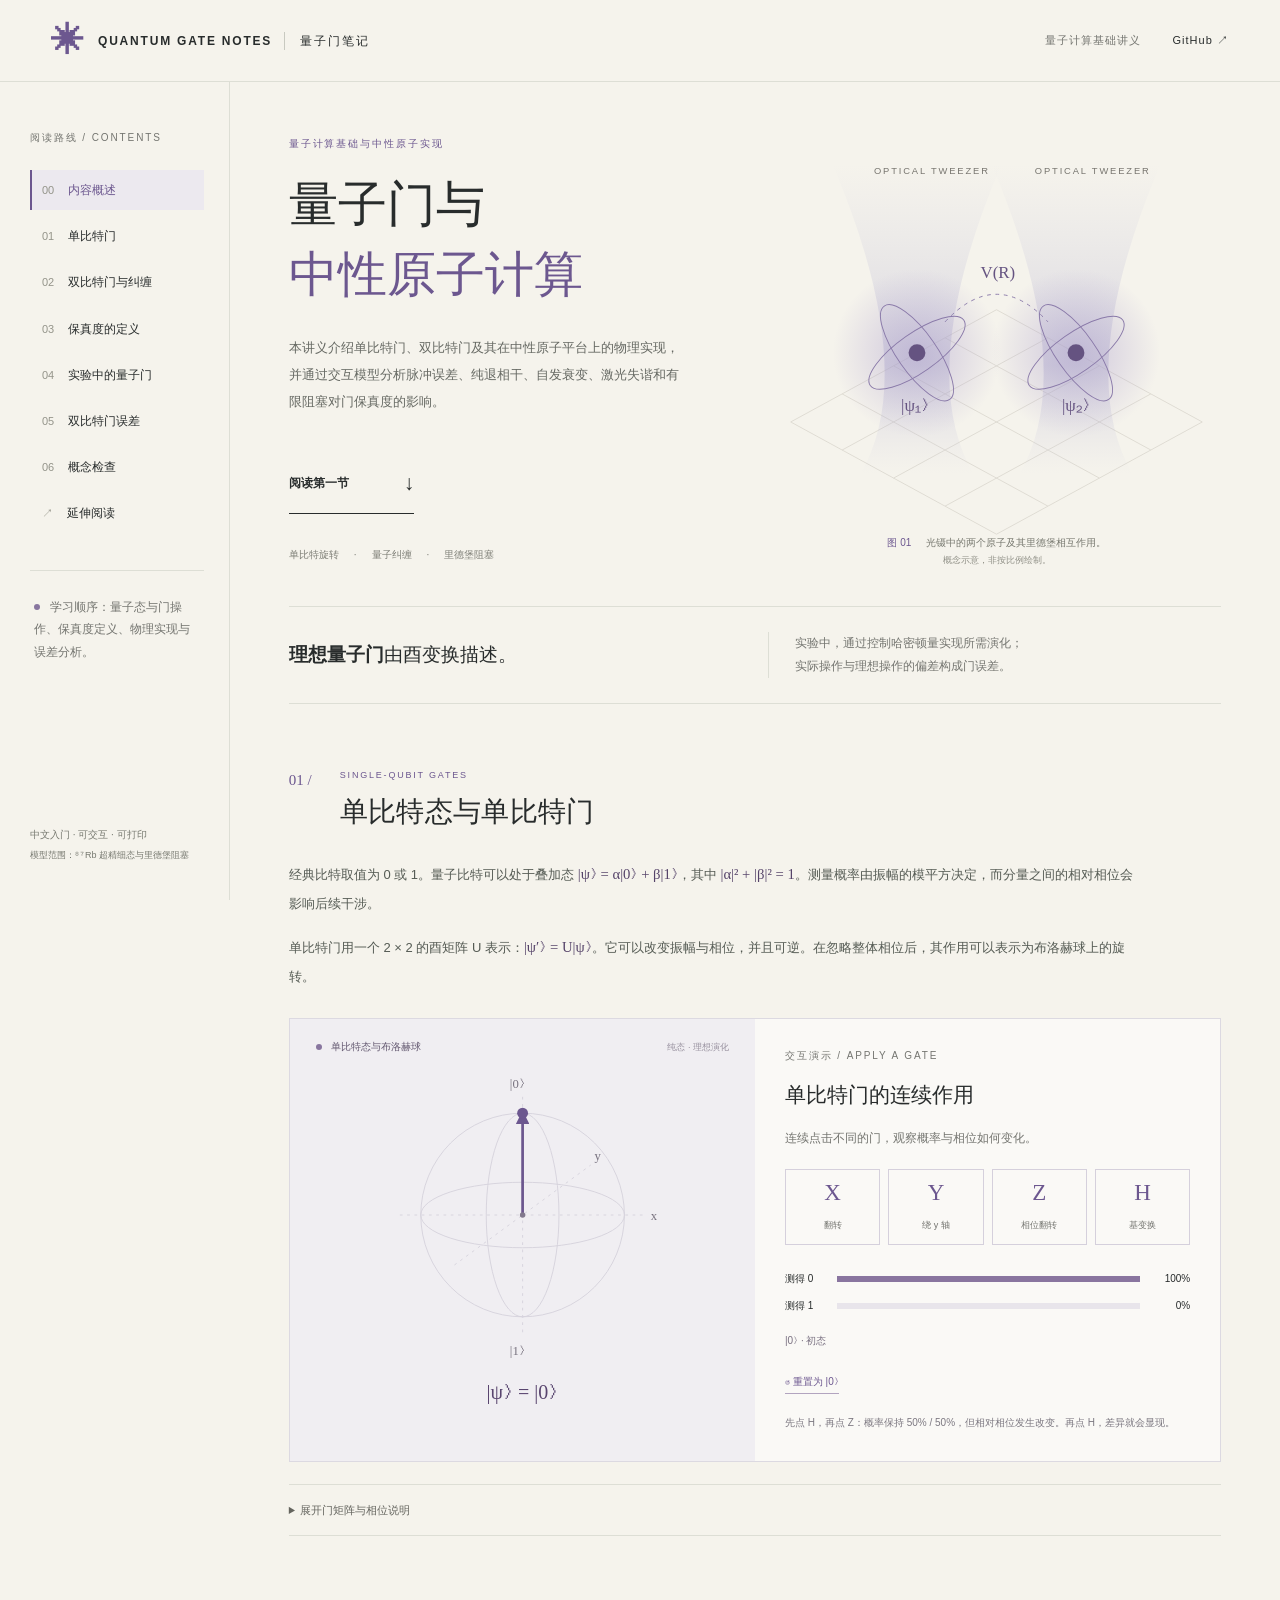
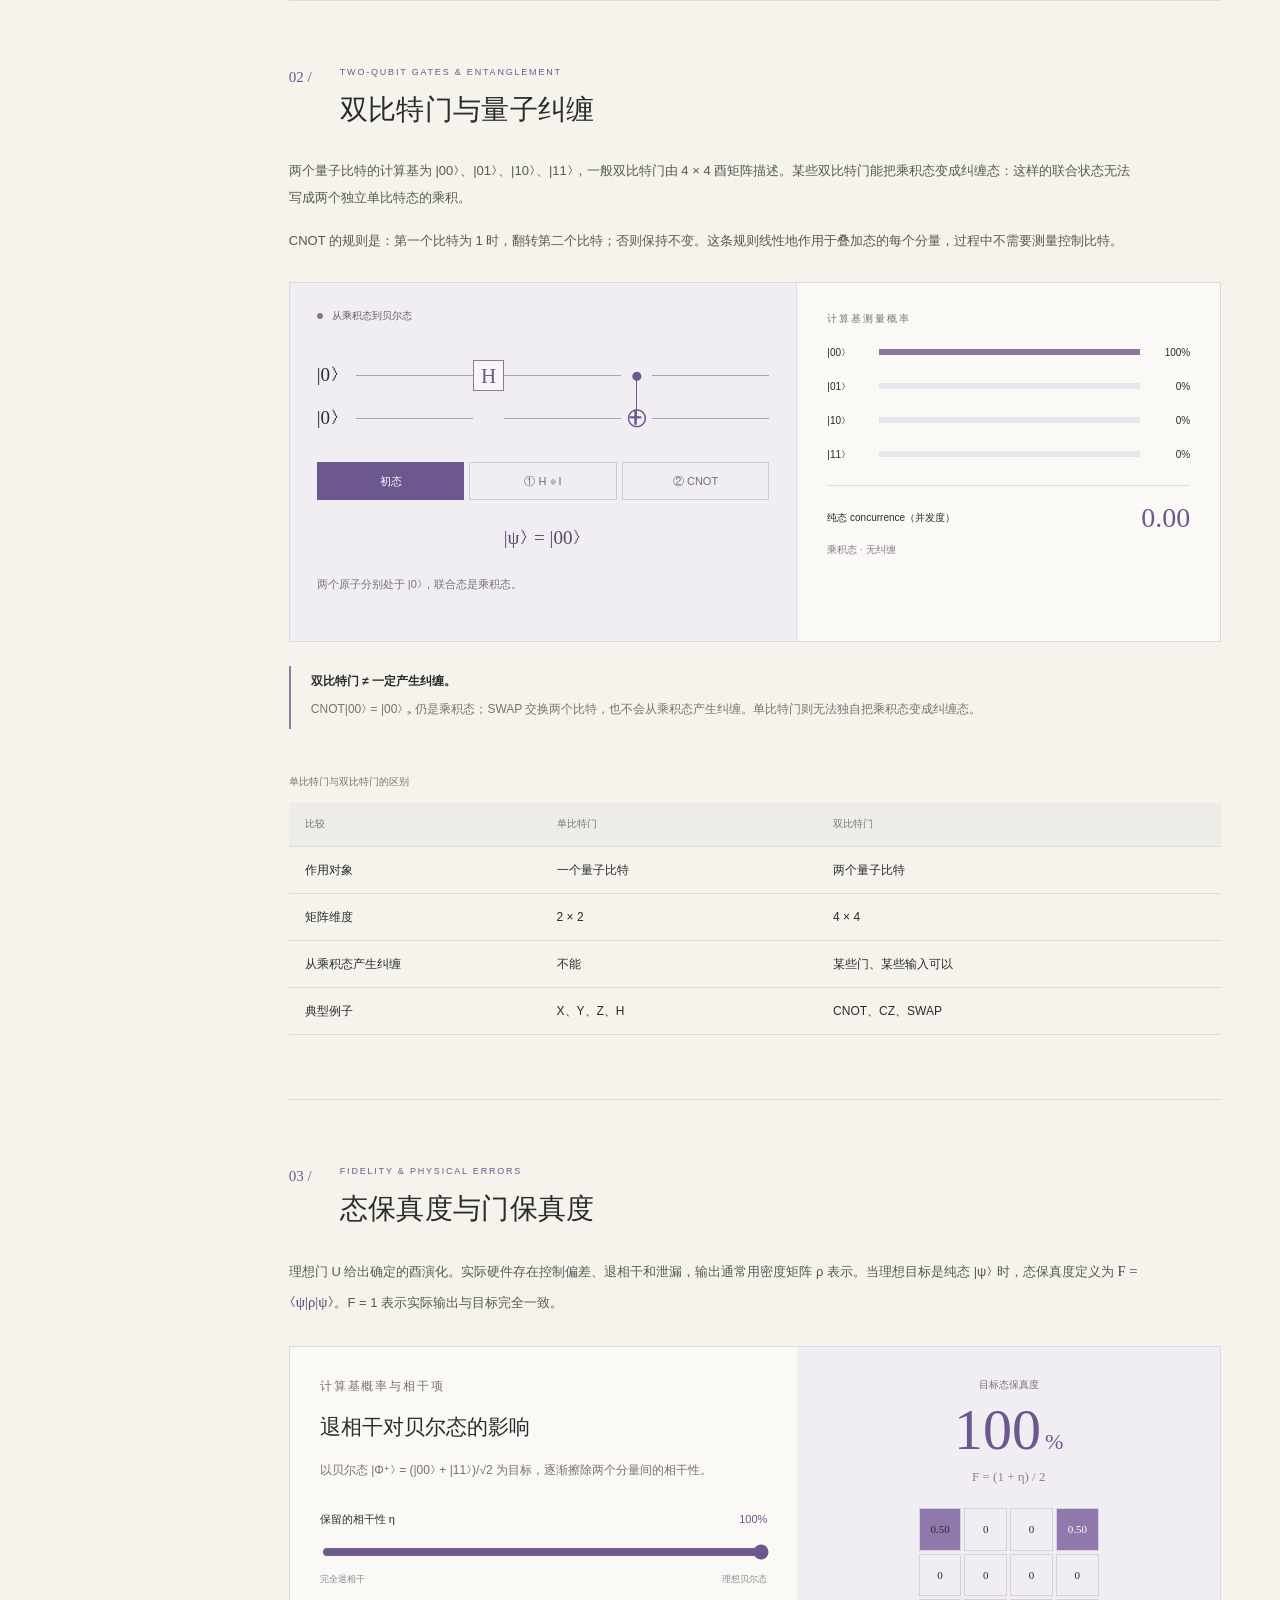
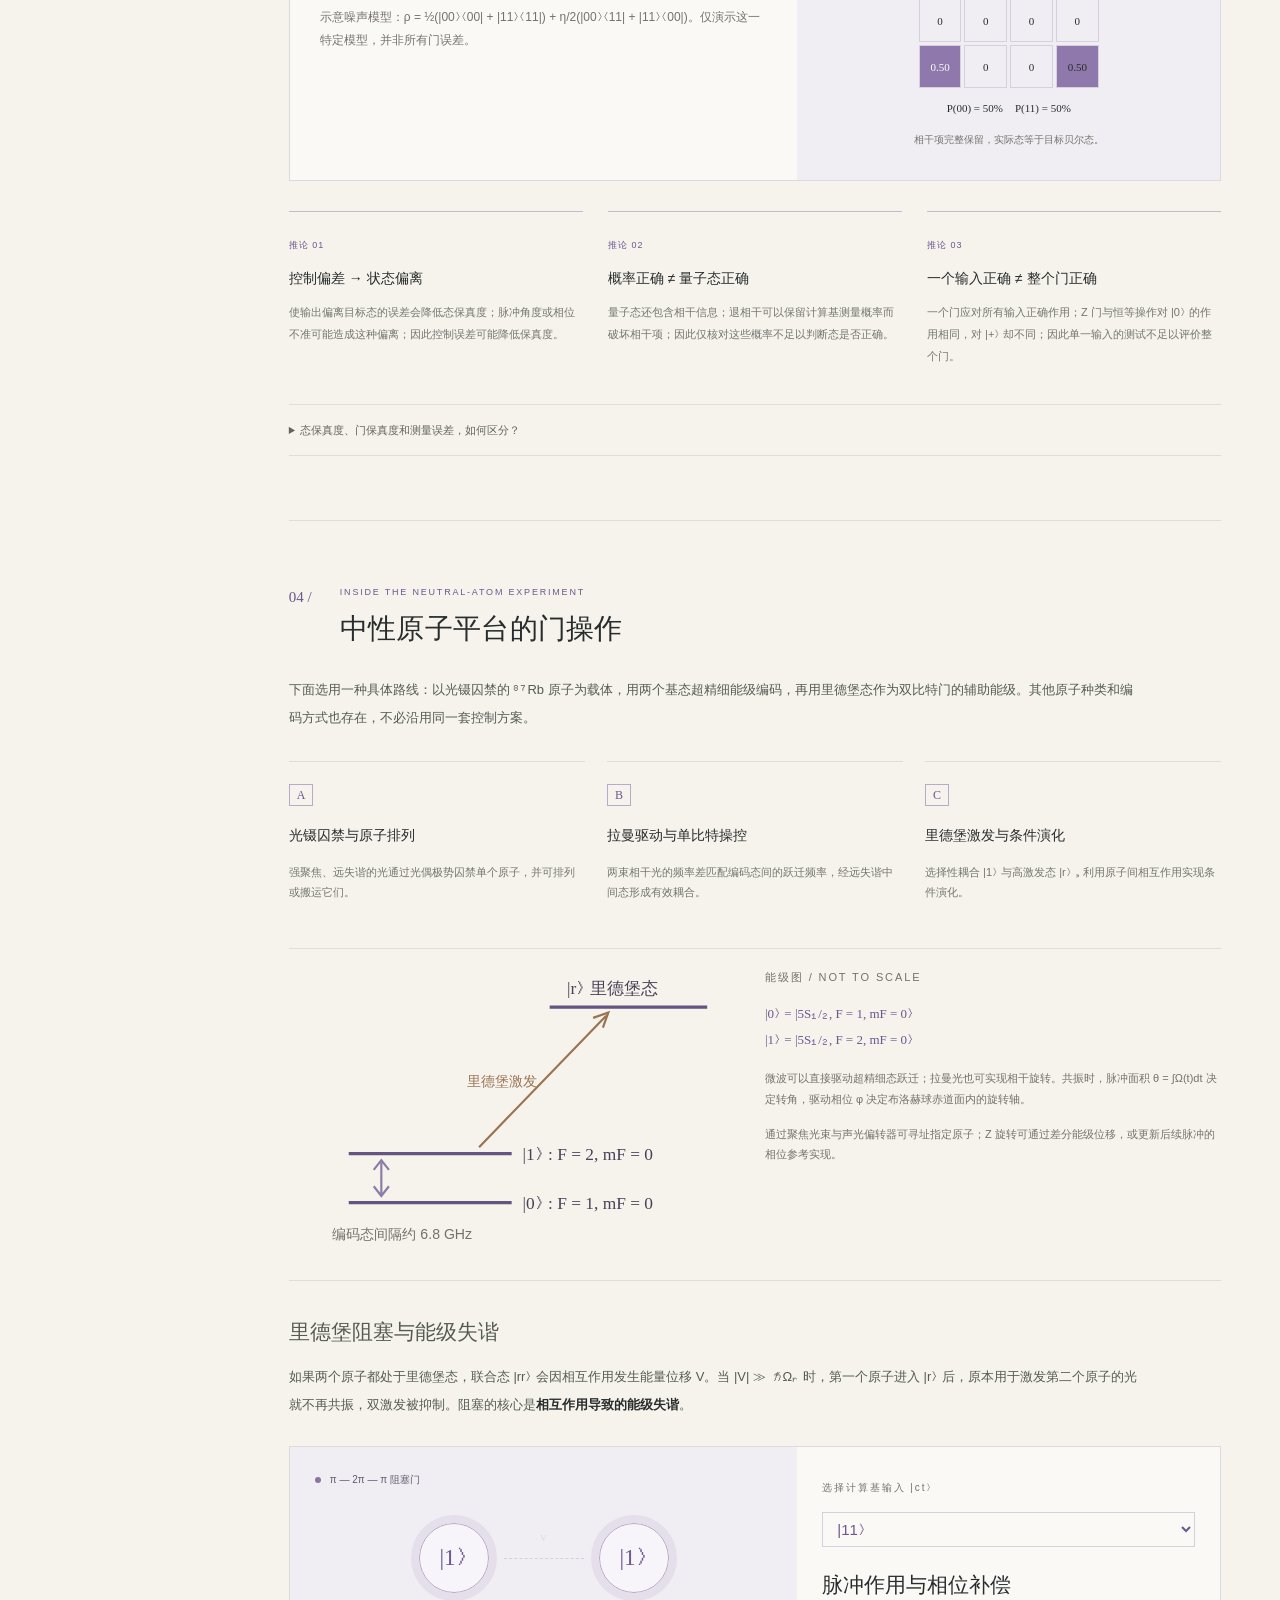
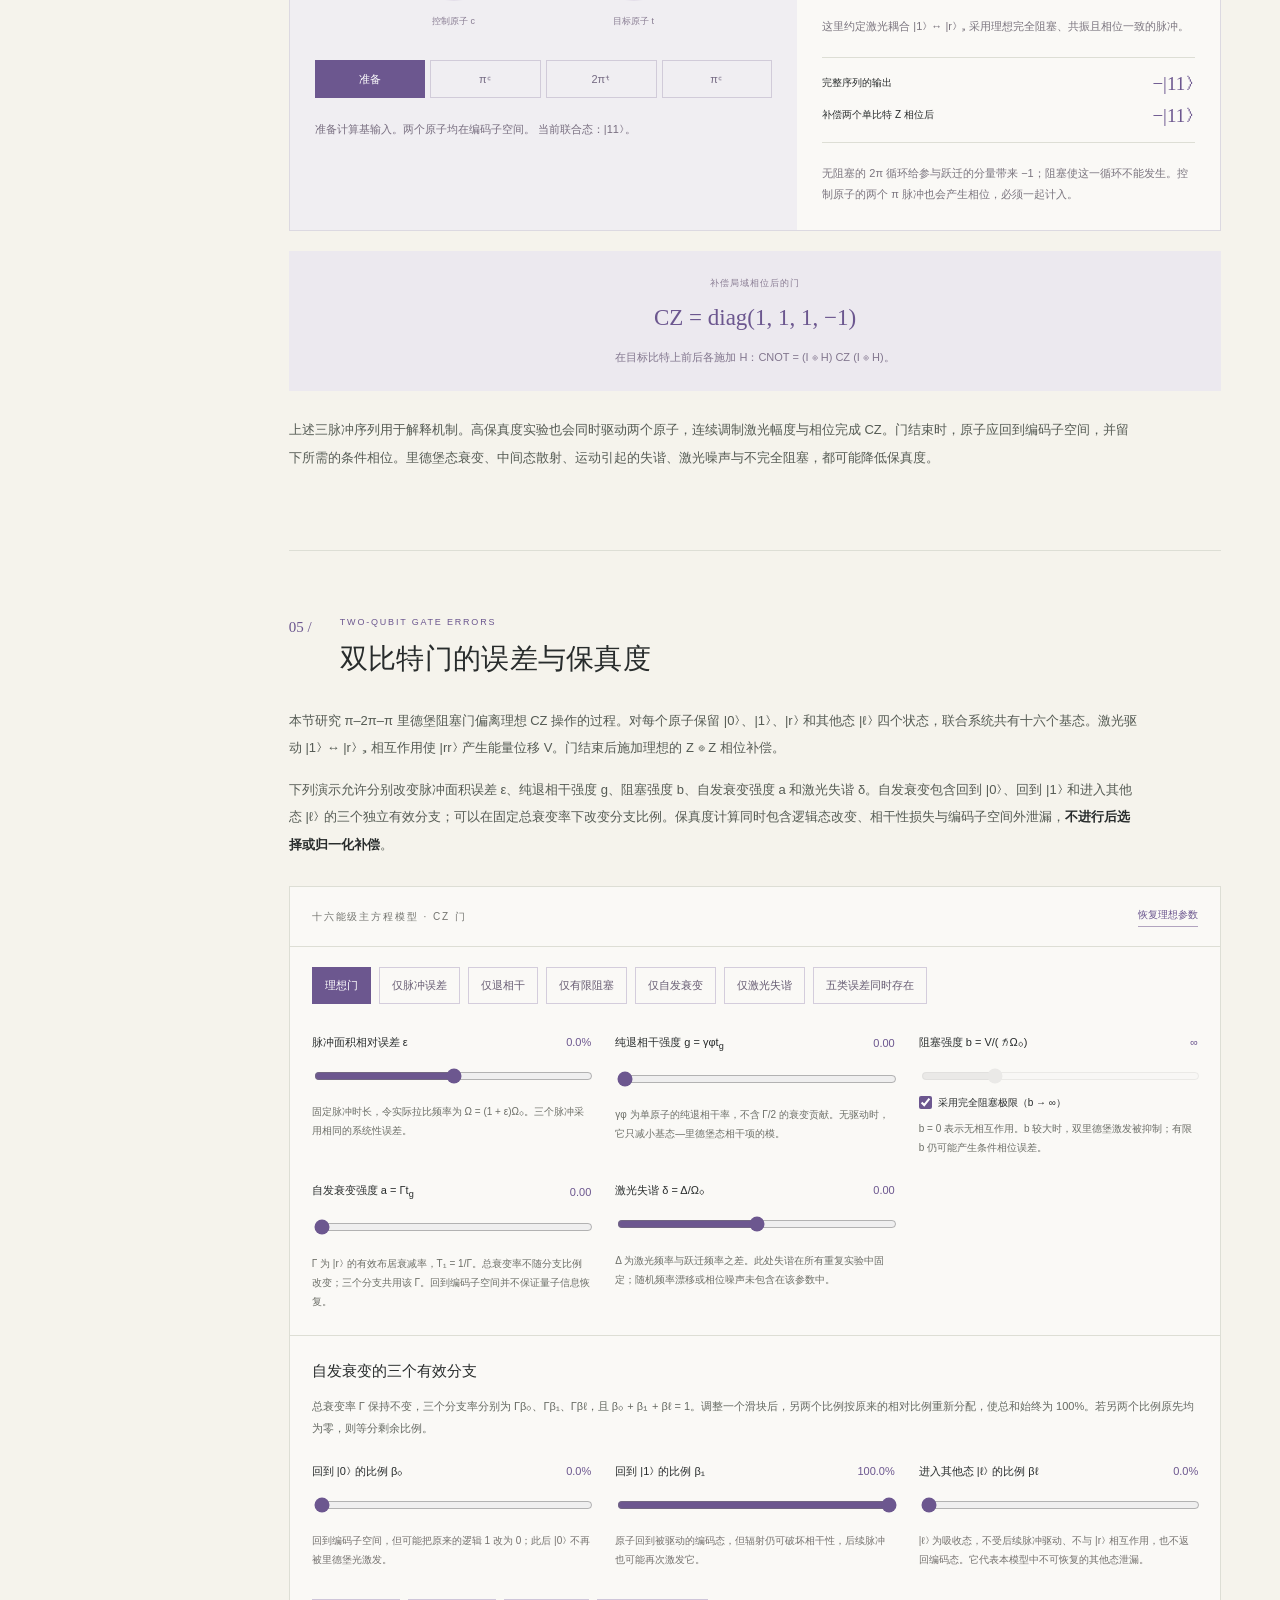
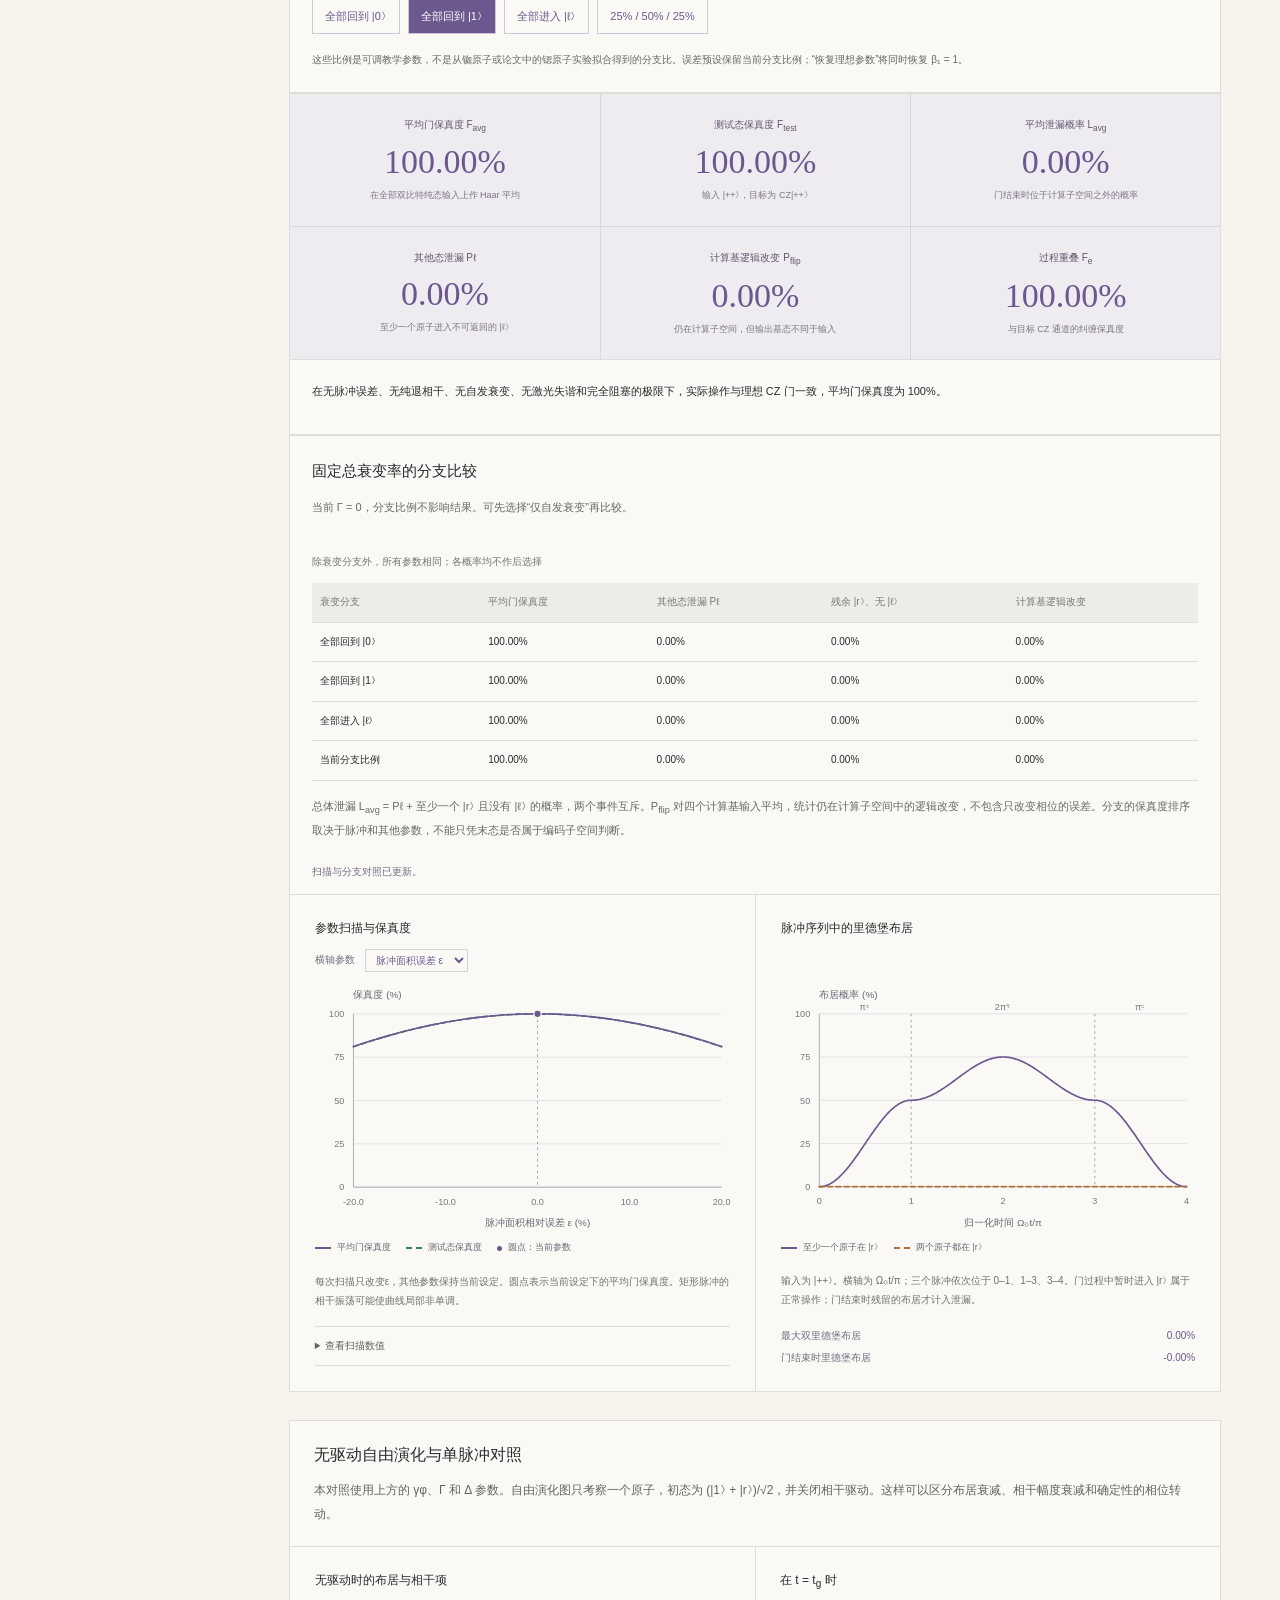
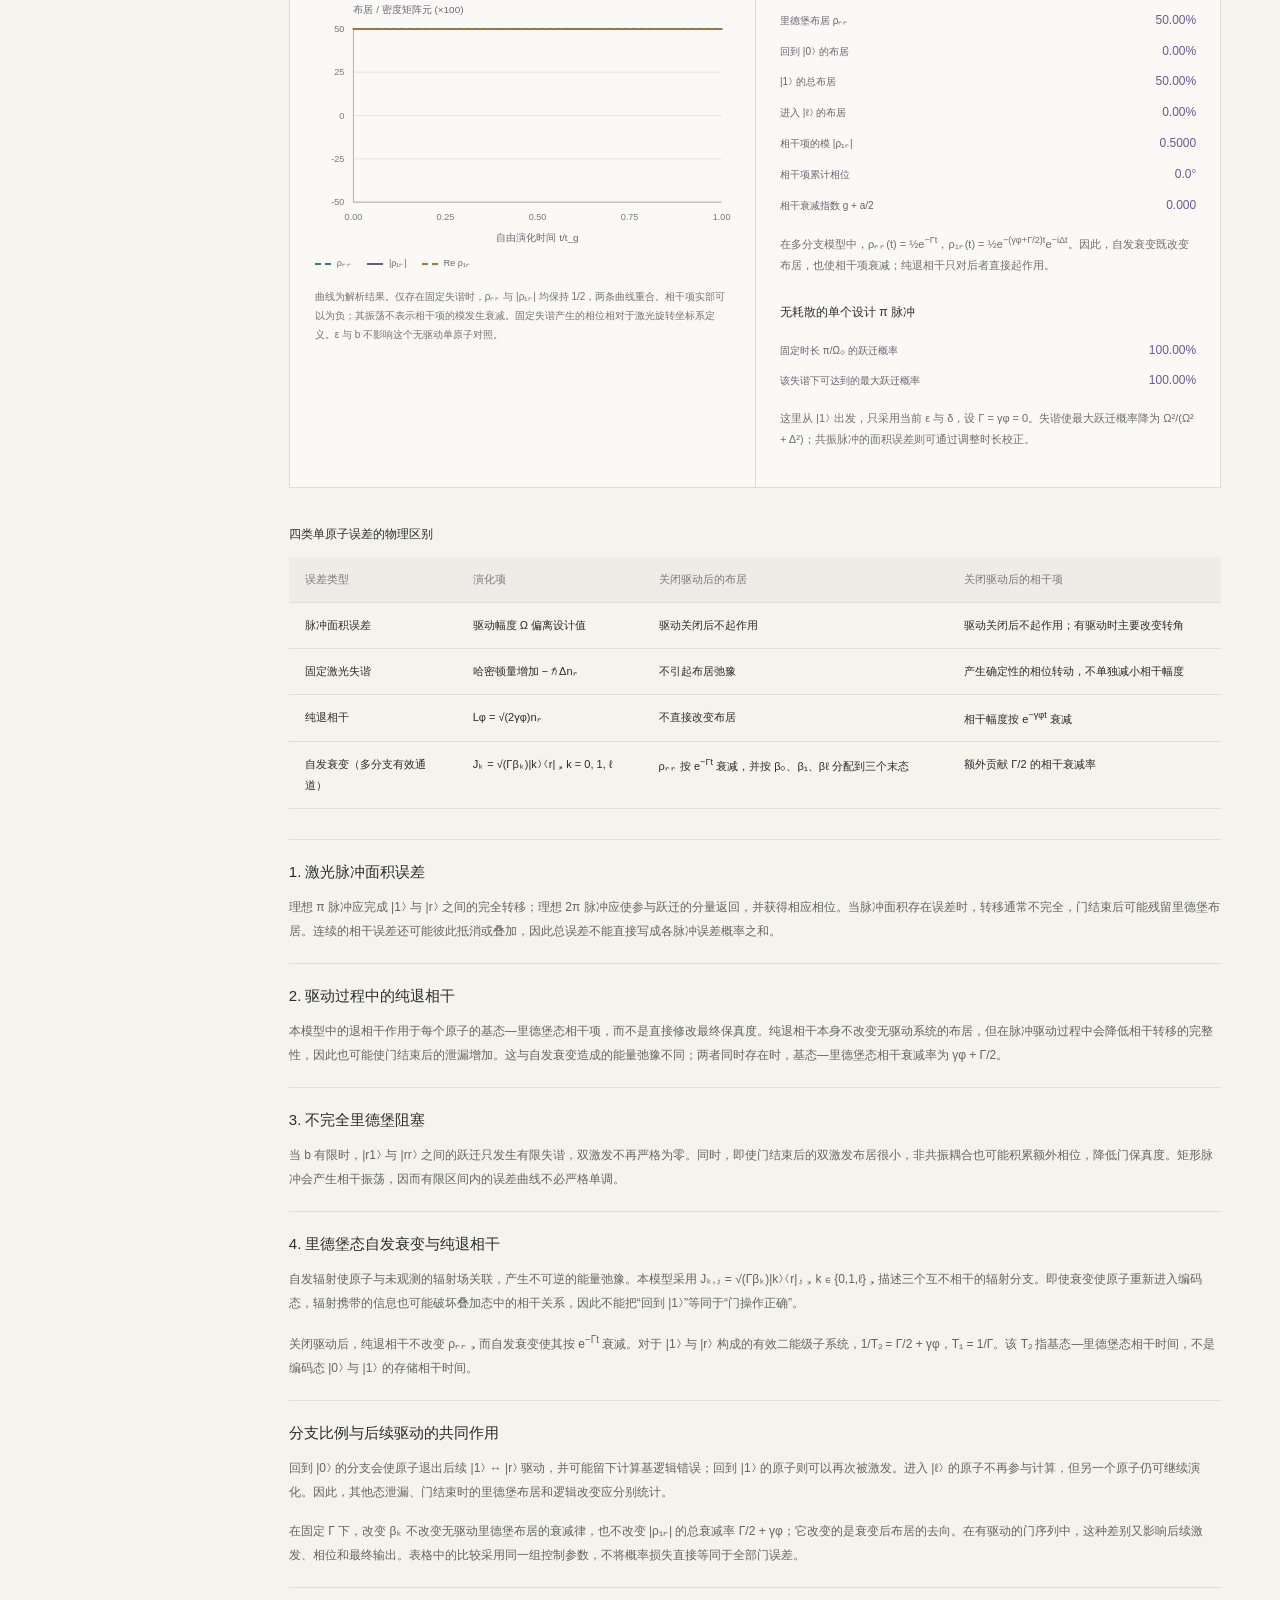
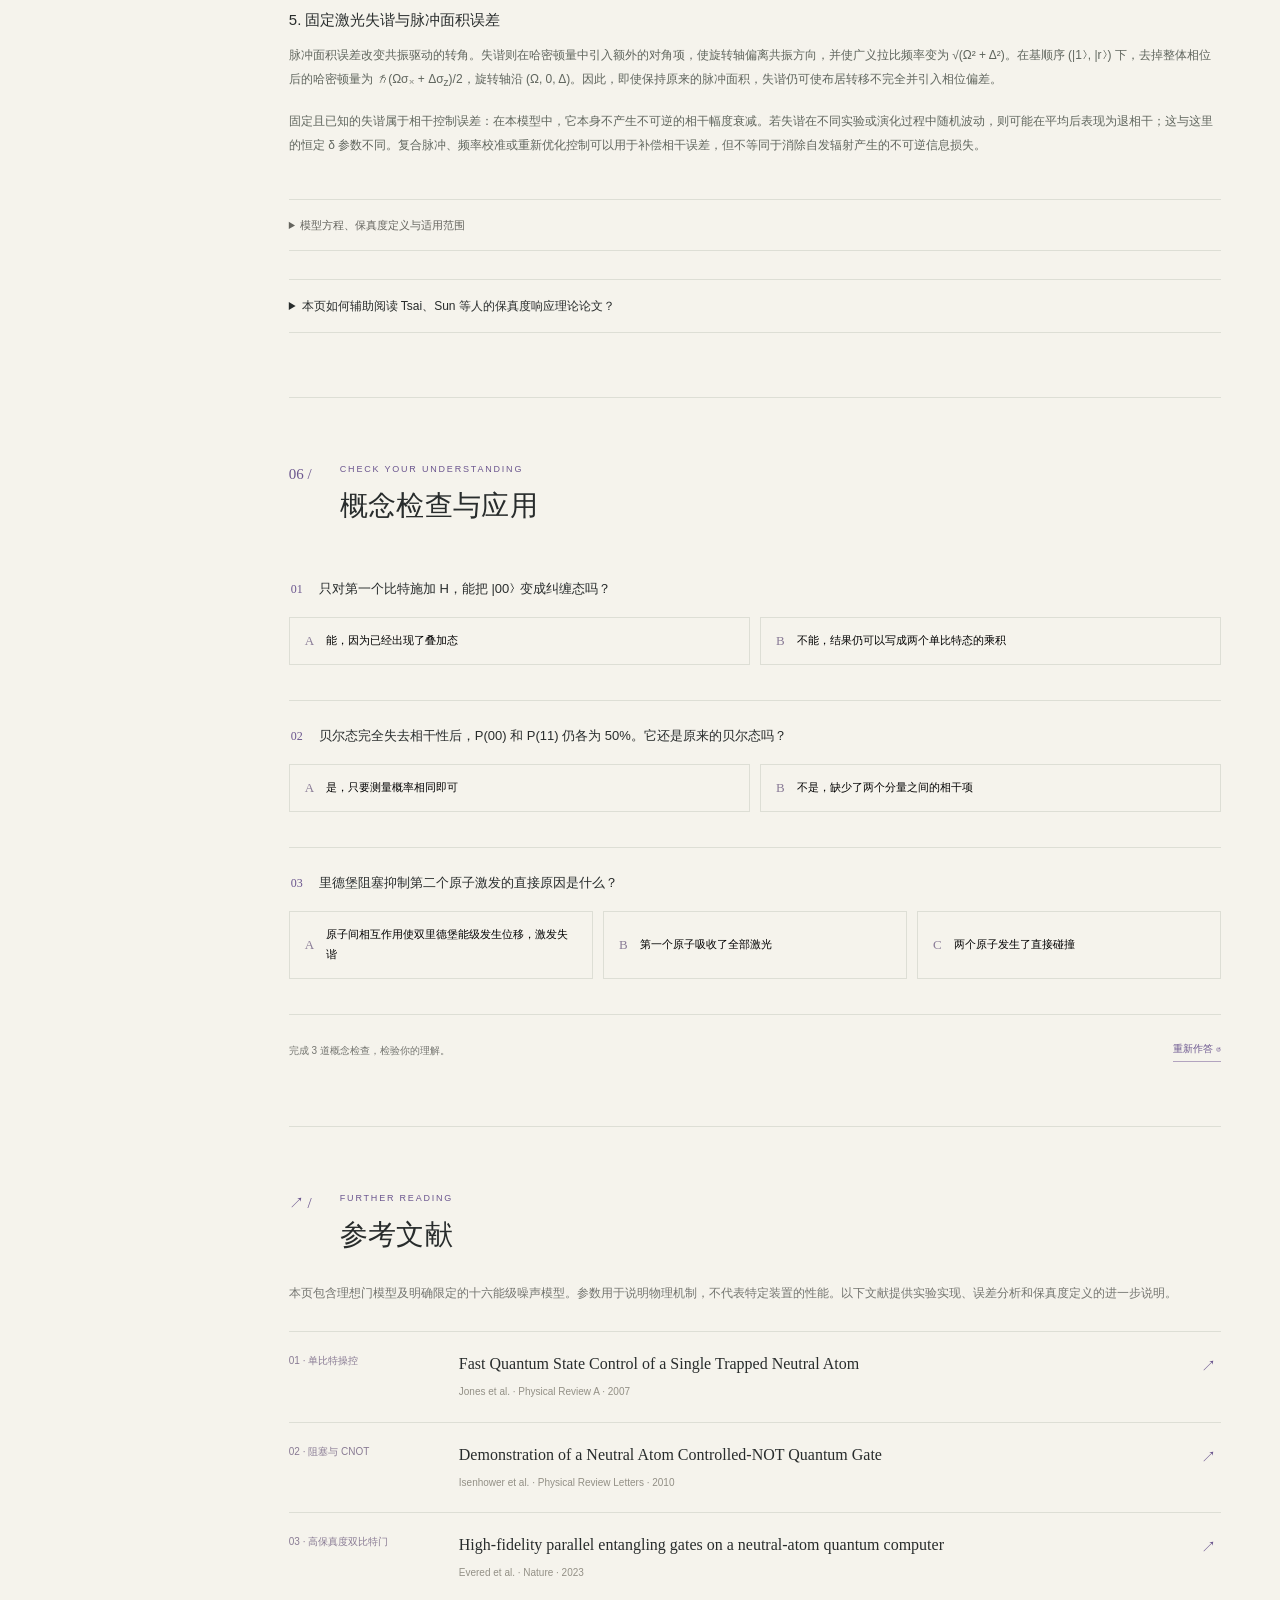
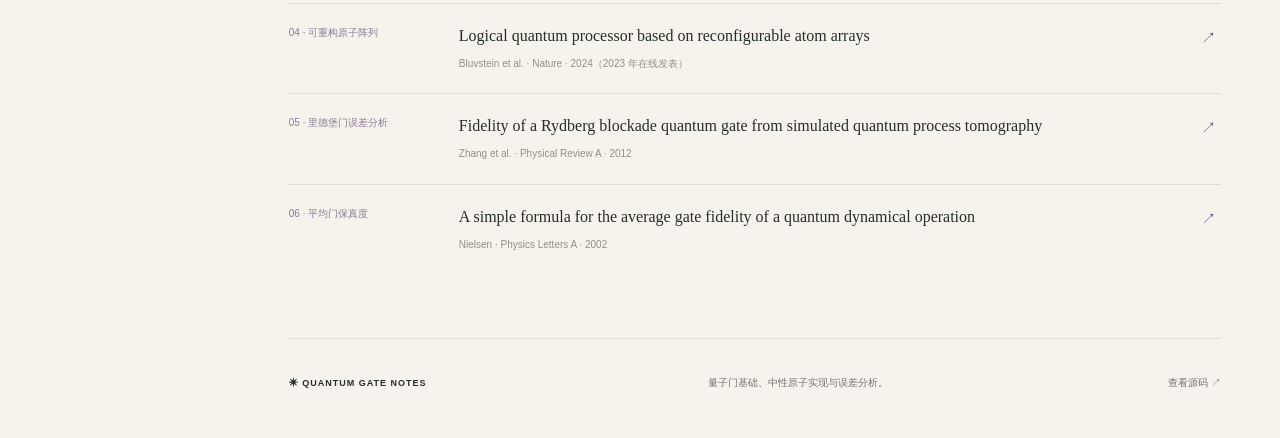
==== commit ba2c31cb: "Add multi-branch Rydberg decay, channel fidelity metrics, and paper reading guide" ====
--- a/index.html
+++ b/index.html
@@ -2,10 +2,10 @@
 <html lang="zh-CN">
 <head>
   <meta charset="utf-8"><meta name="viewport" content="width=device-width,initial-scale=1">
-  <meta name="description" content="介绍单比特门、双比特门、保真度与中性原子实现，并用九能级模型演示脉冲面积误差、纯退相干、自发衰变、激光失谐及有限里德堡阻塞。">
+  <meta name="description" content="介绍单比特门、双比特门、保真度与中性原子实现，并用十六能级模型演示脉冲面积误差、纯退相干、自发衰变、激光失谐及有限里德堡阻塞。">
   <meta name="theme-color" content="#f5f3ec"><title>量子门与中性原子计算：基础、实现与误差分析</title>
-  <link rel="icon" href="./favicon.svg" type="image/svg+xml"><link rel="stylesheet" href="./style.css"><link rel="stylesheet" href="./errors.css?v=decay-detuning-1">
-  <script type="module" src="./app.mjs"></script><script type="module" src="./error-demo.mjs?v=decay-detuning-1"></script>
+  <link rel="icon" href="./favicon.svg" type="image/svg+xml"><link rel="stylesheet" href="./style.css"><link rel="stylesheet" href="./errors.css?v=branching-1">
+  <script type="module" src="./app.mjs"></script><script type="module" src="./error-demo.mjs?v=branching-1"></script>
 </head>
 <body>
 <a class="skip" href="#main">跳到正文</a>
@@ -35,21 +35,35 @@
 <section class="chapter" id="gate-errors">
   <div class="chapter-heading"><span class="chapter-number">05 /</span><div><p class="eyebrow">TWO-QUBIT GATE ERRORS</p><h2>双比特门的误差与保真度</h2></div></div>
   <div class="prose">
-    <p>本节研究 π–2π–π 里德堡阻塞门偏离理想 CZ 操作的过程。对每个原子保留 |0⟩、|1⟩、|r⟩ 三个能级，联合系统共有九个基态。激光驱动 |1⟩ ↔ |r⟩，相互作用使 |rr⟩ 产生能量位移 V。门结束后施加理想的 Z ⊗ Z 相位补偿。</p>
-    <p>下列演示允许分别改变脉冲面积误差 ε、纯退相干强度 g、阻塞强度 b、自发衰变强度 a 和激光失谐 δ。自发衰变采用有效闭合通道 |r⟩ → |1⟩，用于说明能量弛豫的作用，不代表真实铷原子的完整衰变分支。所有保真度均将门结束后残留在里德堡态中的概率计为误差，<b>不进行后选择或归一化补偿</b>。</p>
+    <p>本节研究 π–2π–π 里德堡阻塞门偏离理想 CZ 操作的过程。对每个原子保留 |0⟩、|1⟩、|r⟩ 和其他态 |ℓ⟩ 四个状态，联合系统共有十六个基态。激光驱动 |1⟩ ↔ |r⟩，相互作用使 |rr⟩ 产生能量位移 V。门结束后施加理想的 Z ⊗ Z 相位补偿。</p>
+    <p>下列演示允许分别改变脉冲面积误差 ε、纯退相干强度 g、阻塞强度 b、自发衰变强度 a 和激光失谐 δ。自发衰变包含回到 |0⟩、回到 |1⟩ 和进入其他态 |ℓ⟩ 的三个独立有效分支；可以在固定总衰变率下改变分支比例。保真度计算同时包含逻辑态改变、相干性损失与编码子空间外泄漏，<b>不进行后选择或归一化补偿</b>。</p>
   </div>
   <div class="error-model" id="error-model">
-    <div class="error-toolbar"><span class="small-label">九能级主方程模型 · CZ 门</span><button id="noise-reset" class="text-button" type="button">恢复理想参数</button></div>
+    <div class="error-toolbar"><span class="small-label">十六能级主方程模型 · CZ 门</span><button id="noise-reset" class="text-button" type="button">恢复理想参数</button></div>
     <div class="noise-presets" role="group" aria-label="误差示例"><button data-noise-preset="ideal">理想门</button><button data-noise-preset="pulse">仅脉冲误差</button><button data-noise-preset="dephase">仅退相干</button><button data-noise-preset="blockade">仅有限阻塞</button><button data-noise-preset="decay">仅自发衰变</button><button data-noise-preset="detuning">仅激光失谐</button><button data-noise-preset="combined">五类误差同时存在</button></div>
     <div class="noise-parameters">
       <div class="noise-parameter"><label for="noise-pulse">脉冲面积相对误差 ε <output id="noise-pulse-value" for="noise-pulse">0%</output></label><input id="noise-pulse" type="range" min="-20" max="20" step="0.5" value="0"><p>固定脉冲时长，令实际拉比频率为 Ω = (1 + ε)Ω₀。三个脉冲采用相同的系统性误差。</p></div>
       <div class="noise-parameter"><label for="noise-dephasing"><span>纯退相干强度 g = γφt<sub>g</sub></span> <output id="noise-dephasing-value" for="noise-dephasing">0.00</output></label><input id="noise-dephasing" type="range" min="0" max="2" step="0.01" value="0"><p>γφ 为单原子的纯退相干率，不含 Γ/2 的衰变贡献。无驱动时，它只减小基态—里德堡态相干项的模。</p></div>
       <div class="noise-parameter"><label for="noise-blockade">阻塞强度 b = V/(ℏΩ₀) <output id="noise-blockade-value" for="noise-blockade">∞</output></label><input id="noise-blockade" type="range" min="0" max="40" step="0.1" value="10" disabled><label class="limit-checkbox"><input id="noise-infinite" type="checkbox" checked>采用完全阻塞极限（b → ∞）</label><p>b = 0 表示无相互作用。b 较大时，双里德堡激发被抑制；有限 b 仍可能产生条件相位误差。</p></div>
-      <div class="noise-parameter"><label for="noise-decay"><span>自发衰变强度 a = Γt<sub>g</sub></span><output id="noise-decay-value" for="noise-decay">0.00</output></label><input id="noise-decay" type="range" min="0" max="2" step="0.01" value="0"><p>Γ 为 |r⟩ 的有效布居衰减率，T₁ = 1/Γ。模型把衰变后的原子送回 |1⟩；回到编码子空间并不保证量子信息恢复。</p></div>
+      <div class="noise-parameter"><label for="noise-decay"><span>自发衰变强度 a = Γt<sub>g</sub></span><output id="noise-decay-value" for="noise-decay">0.00</output></label><input id="noise-decay" type="range" min="0" max="2" step="0.01" value="0"><p>Γ 为 |r⟩ 的有效布居衰减率，T₁ = 1/Γ。总衰变率不随分支比例改变；三个分支共用该 Γ。回到编码子空间并不保证量子信息恢复。</p></div>
       <div class="noise-parameter"><label for="noise-detuning">激光失谐 δ = Δ/Ω₀ <output id="noise-detuning-value" for="noise-detuning">0.00</output></label><input id="noise-detuning" type="range" min="-1" max="1" step="0.01" value="0"><p>Δ 为激光频率与跃迁频率之差。此处失谐在所有重复实验中固定；随机频率漂移或相位噪声未包含在该参数中。</p></div>
     </div>
-    <div class="noise-metrics" aria-live="polite" aria-atomic="true"><div><span>平均门保真度 F<sub>avg</sub></span><b id="noise-gate-fidelity">100.00%</b><small>在全部双比特纯态输入上作 Haar 平均</small></div><div><span>测试态保真度 F<sub>test</sub></span><b id="noise-state-fidelity">100.00%</b><small>输入 |++⟩，目标为 CZ|++⟩</small></div><div><span>平均泄漏概率 L<sub>avg</sub></span><b id="noise-leakage">0.00%</b><small>门结束时位于计算子空间之外的概率</small></div></div>
+    <section class="branch-controls" id="branching-decay">
+      <h3>自发衰变的三个有效分支</h3>
+      <p>总衰变率 Γ 保持不变，三个分支率分别为 Γβ₀、Γβ₁、Γβℓ，且 β₀ + β₁ + βℓ = 1。调整一个滑块后，另两个比例按原来的相对比例重新分配，使总和始终为 100%。若另两个比例原先均为零，则等分剩余比例。</p>
+      <div class="branch-sliders">
+        <div><label for="noise-branch-0">回到 |0⟩ 的比例 β₀ <output id="noise-branch-0-value" for="noise-branch-0">0.0%</output></label><input id="noise-branch-0" data-branch-index="0" type="range" min="0" max="100" step="0.1" value="0"><p>回到编码子空间，但可能把原来的逻辑 1 改为 0；此后 |0⟩ 不再被里德堡光激发。</p></div>
+        <div><label for="noise-branch-1">回到 |1⟩ 的比例 β₁ <output id="noise-branch-1-value" for="noise-branch-1">100.0%</output></label><input id="noise-branch-1" data-branch-index="1" type="range" min="0" max="100" step="0.1" value="100"><p>原子回到被驱动的编码态，但辐射仍可破坏相干性，后续脉冲也可能再次激发它。</p></div>
+        <div><label for="noise-branch-2">进入其他态 |ℓ⟩ 的比例 βℓ <output id="noise-branch-2-value" for="noise-branch-2">0.0%</output></label><input id="noise-branch-2" data-branch-index="2" type="range" min="0" max="100" step="0.1" value="0"><p>|ℓ⟩ 为吸收态，不受后续脉冲驱动、不与 |r⟩ 相互作用，也不返回编码态。它代表本模型中不可恢复的其他态泄漏。</p></div>
+      </div>
+      <div class="branch-buttons" role="group" aria-label="衰变分支预设"><button data-branch-preset="zero">全部回到 |0⟩</button><button data-branch-preset="one">全部回到 |1⟩</button><button data-branch-preset="leak">全部进入 |ℓ⟩</button><button data-branch-preset="mixed">25% / 50% / 25%</button></div>
+      <p class="branch-note">这些比例是可调教学参数，不是从铷原子或论文中的锶原子实验拟合得到的分支比。误差预设保留当前分支比例；“恢复理想参数”将同时恢复 β₁ = 1。</p>
+    </section>
+
+    <div class="noise-metrics" aria-live="polite" aria-atomic="true"><div><span>平均门保真度 F<sub>avg</sub></span><b id="noise-gate-fidelity">100.00%</b><small>在全部双比特纯态输入上作 Haar 平均</small></div><div><span>测试态保真度 F<sub>test</sub></span><b id="noise-state-fidelity">100.00%</b><small>输入 |++⟩，目标为 CZ|++⟩</small></div><div><span>平均泄漏概率 L<sub>avg</sub></span><b id="noise-leakage">0.00%</b><small>门结束时位于计算子空间之外的概率</small></div><div><span>其他态泄漏 Pℓ</span><b id="noise-branch-loss">0.00%</b><small>至少一个原子进入不可返回的 |ℓ⟩</small></div><div><span>计算基逻辑改变 P<sub>flip</sub></span><b id="noise-logical-flip">0.00%</b><small>仍在计算子空间，但输出基态不同于输入</small></div><div><span>过程重叠 F<sub>e</sub></span><b id="noise-process-fidelity">100.00%</b><small>与目标 CZ 通道的纠缠保真度</small></div></div>
     <p id="noise-summary" class="noise-summary" role="status">理想参数下，实际演化与 CZ 门一致。</p>
+    <div class="branch-comparison"><h3>固定总衰变率的分支比较</h3><p id="noise-branch-status"></p><div class="comparison"><table><caption>除衰变分支外，所有参数相同；各概率均不作后选择</caption><thead><tr><th>衰变分支</th><th>平均门保真度</th><th>其他态泄漏 Pℓ</th><th>残余 |r⟩、无 |ℓ⟩</th><th>计算基逻辑改变</th></tr></thead><tbody id="noise-branch-table"></tbody></table></div><p>总体泄漏 L<sub>avg</sub> = Pℓ + 至少一个 |r⟩ 且没有 |ℓ⟩ 的概率，两个事件互斥。P<sub>flip</sub> 对四个计算基输入平均，统计仍在计算子空间中的逻辑改变，不包含只改变相位的误差。分支的保真度排序取决于脉冲和其他参数，不能只凭末态是否属于编码子空间判断。</p></div>
+    <p id="noise-scan-status" class="scan-status" role="status">正在准备数值扫描…</p>
     <div class="noise-plots">
       <figure><figcaption><b>参数扫描与保真度</b><label for="noise-scan">横轴参数 <select id="noise-scan"><option value="epsilon">脉冲面积误差 ε</option><option value="dephasing">退相干强度 g</option><option value="blockadeRatio">阻塞强度 b</option><option value="decay">自发衰变强度 a</option><option value="detuning">激光失谐 δ</option></select></label></figcaption><svg id="noise-sweep-chart" viewBox="0 0 520 300" role="img" aria-label="选定误差参数对平均门保真度和测试态保真度的影响"></svg><div class="plot-legend"><span class="curve-gate">平均门保真度</span><span class="curve-state">测试态保真度</span><span class="curve-current">圆点：当前参数</span></div><p id="noise-scan-note" class="plot-caption"></p><details class="chart-data"><summary>查看扫描数值</summary><div class="comparison"><table><caption>参数扫描结果，其他参数保持当前设定</caption><thead><tr><th id="scan-table-parameter">ε</th><th>平均门保真度</th><th>测试态保真度</th><th>平均泄漏</th></tr></thead><tbody id="noise-scan-table"></tbody></table></div></details></figure>
       <figure><figcaption><b>脉冲序列中的里德堡布居</b></figcaption><svg id="noise-population-chart" viewBox="0 0 520 300" role="img" aria-label="输入为加加态时，里德堡布居和双里德堡布居随时间的变化"></svg><div class="plot-legend"><span class="curve-gate">至少一个原子在 |r⟩</span><span class="curve-double">两个原子都在 |r⟩</span></div><p class="plot-caption">输入为 |++⟩。横轴为 Ω₀t/π；三个脉冲依次位于 0–1、1–3、3–4。门过程中暂时进入 |r⟩ 属于正常操作；门结束时残留的布居才计入泄漏。</p><div class="population-reading"><span>最大双里德堡布居 <b id="noise-max-double">0.00%</b></span><span>门结束时里德堡布居 <b id="noise-final-rydberg">0.00%</b></span></div></figure>
@@ -59,30 +73,32 @@
     <div class="comparison-heading"><h3>无驱动自由演化与单脉冲对照</h3><p>本对照使用上方的 γφ、Γ 和 Δ 参数。自由演化图只考察一个原子，初态为 (|1⟩ + |r⟩)/√2，并关闭相干驱动。这样可以区分布居衰减、相干幅度衰减和确定性的相位转动。</p></div>
     <div class="noise-plots">
       <figure><figcaption><b>无驱动时的布居与相干项</b></figcaption><svg id="noise-free-chart" viewBox="0 0 520 300" role="img" aria-label="关闭驱动后，里德堡布居、相干项的模和实部随时间变化"></svg><div class="plot-legend"><span class="curve-state">ρᵣᵣ</span><span class="curve-gate">|ρ₁ᵣ|</span><span class="curve-double">Re ρ₁ᵣ</span></div><p class="plot-caption">曲线为解析结果。仅存在固定失谐时，ρᵣᵣ 与 |ρ₁ᵣ| 均保持 1/2，两条曲线重合。相干项实部可以为负；其振荡不表示相干项的模发生衰减。固定失谐产生的相位相对于激光旋转坐标系定义。ε 与 b 不影响这个无驱动单原子对照。</p></figure>
-      <div class="free-readings" aria-live="polite"><h4>在 t = t<sub>g</sub> 时</h4><dl><div><dt>里德堡布居 ρᵣᵣ</dt><dd id="noise-free-population">50.00%</dd></div><div><dt>相干项的模 |ρ₁ᵣ|</dt><dd id="noise-free-coherence">0.5000</dd></div><div><dt>相干项累计相位</dt><dd id="noise-free-phase">0.0°</dd></div><div><dt>相干衰减指数 g + a/2</dt><dd id="noise-free-damping">0.000</dd></div></dl><p>在有效闭合模型中，ρᵣᵣ(t) = ½e<sup>−Γt</sup>，ρ₁ᵣ(t) = ½e<sup>−(γφ+Γ/2)t</sup>e<sup>−iΔt</sup>。因此，自发衰变既改变布居，也使相干项衰减；纯退相干只对后者直接起作用。</p><h4>无耗散的单个设计 π 脉冲</h4><dl><div><dt>固定时长 π/Ω₀ 的跃迁概率</dt><dd id="noise-pi-population">100.00%</dd></div><div><dt>该失谐下可达到的最大跃迁概率</dt><dd id="noise-pi-maximum">100.00%</dd></div></dl><p>这里从 |1⟩ 出发，只采用当前 ε 与 δ，设 Γ = γφ = 0。失谐使最大跃迁概率降为 Ω²/(Ω² + Δ²)；共振脉冲的面积误差则可通过调整时长校正。</p></div>
+      <div class="free-readings" aria-live="polite"><h4>在 t = t<sub>g</sub> 时</h4><dl><div><dt>里德堡布居 ρᵣᵣ</dt><dd id="noise-free-population">50.00%</dd></div><div><dt>回到 |0⟩ 的布居</dt><dd id="noise-free-zero">0.00%</dd></div><div><dt>|1⟩ 的总布居</dt><dd id="noise-free-one">50.00%</dd></div><div><dt>进入 |ℓ⟩ 的布居</dt><dd id="noise-free-loss">0.00%</dd></div><div><dt>相干项的模 |ρ₁ᵣ|</dt><dd id="noise-free-coherence">0.5000</dd></div><div><dt>相干项累计相位</dt><dd id="noise-free-phase">0.0°</dd></div><div><dt>相干衰减指数 g + a/2</dt><dd id="noise-free-damping">0.000</dd></div></dl><p>在多分支模型中，ρᵣᵣ(t) = ½e<sup>−Γt</sup>，ρ₁ᵣ(t) = ½e<sup>−(γφ+Γ/2)t</sup>e<sup>−iΔt</sup>。因此，自发衰变既改变布居，也使相干项衰减；纯退相干只对后者直接起作用。</p><h4>无耗散的单个设计 π 脉冲</h4><dl><div><dt>固定时长 π/Ω₀ 的跃迁概率</dt><dd id="noise-pi-population">100.00%</dd></div><div><dt>该失谐下可达到的最大跃迁概率</dt><dd id="noise-pi-maximum">100.00%</dd></div></dl><p>这里从 |1⟩ 出发，只采用当前 ε 与 δ，设 Γ = γφ = 0。失谐使最大跃迁概率降为 Ω²/(Ω² + Δ²)；共振脉冲的面积误差则可通过调整时长校正。</p></div>
     </div>
   </div>
-  <div class="comparison error-comparison"><table><caption>四类单原子误差的物理区别</caption><thead><tr><th>误差类型</th><th>演化项</th><th>关闭驱动后的布居</th><th>关闭驱动后的相干项</th></tr></thead><tbody><tr><th>脉冲面积误差</th><td>驱动幅度 Ω 偏离设计值</td><td>驱动关闭后不起作用</td><td>驱动关闭后不起作用；有驱动时主要改变转角</td></tr><tr><th>固定激光失谐</th><td>哈密顿量增加 −ℏΔnᵣ</td><td>不引起布居弛豫</td><td>产生确定性的相位转动，不单独减小相干幅度</td></tr><tr><th>纯退相干</th><td>Lφ = √(2γφ)nᵣ</td><td>不直接改变布居</td><td>相干幅度按 e<sup>−γφt</sup> 衰减</td></tr><tr><th>自发衰变（有效闭合通道）</th><td>J = √Γ |1⟩⟨r|</td><td>ρᵣᵣ 按 e<sup>−Γt</sup> 衰减，并转移到 |1⟩</td><td>额外贡献 Γ/2 的相干衰减率</td></tr></tbody></table></div>
+  <div class="comparison error-comparison"><table><caption>四类单原子误差的物理区别</caption><thead><tr><th>误差类型</th><th>演化项</th><th>关闭驱动后的布居</th><th>关闭驱动后的相干项</th></tr></thead><tbody><tr><th>脉冲面积误差</th><td>驱动幅度 Ω 偏离设计值</td><td>驱动关闭后不起作用</td><td>驱动关闭后不起作用；有驱动时主要改变转角</td></tr><tr><th>固定激光失谐</th><td>哈密顿量增加 −ℏΔnᵣ</td><td>不引起布居弛豫</td><td>产生确定性的相位转动，不单独减小相干幅度</td></tr><tr><th>纯退相干</th><td>Lφ = √(2γφ)nᵣ</td><td>不直接改变布居</td><td>相干幅度按 e<sup>−γφt</sup> 衰减</td></tr><tr><th>自发衰变（多分支有效通道）</th><td>Jₖ = √(Γβₖ)|k⟩⟨r|，k = 0, 1, ℓ</td><td>ρᵣᵣ 按 e<sup>−Γt</sup> 衰减，并按 β₀、β₁、βℓ 分配到三个末态</td><td>额外贡献 Γ/2 的相干衰减率</td></tr></tbody></table></div>
 
   <div class="error-explanations">
     <article><h3>1. 激光脉冲面积误差</h3><p>理想 π 脉冲应完成 |1⟩ 与 |r⟩ 之间的完全转移；理想 2π 脉冲应使参与跃迁的分量返回，并获得相应相位。当脉冲面积存在误差时，转移通常不完全，门结束后可能残留里德堡布居。连续的相干误差还可能彼此抵消或叠加，因此总误差不能直接写成各脉冲误差概率之和。</p></article>
     <article><h3>2. 驱动过程中的纯退相干</h3><p>本模型中的退相干作用于每个原子的基态—里德堡态相干项，而不是直接修改最终保真度。纯退相干本身不改变无驱动系统的布居，但在脉冲驱动过程中会降低相干转移的完整性，因此也可能使门结束后的泄漏增加。这与自发衰变造成的能量弛豫不同；两者同时存在时，基态—里德堡态相干衰减率为 γφ + Γ/2。</p></article>
     <article><h3>3. 不完全里德堡阻塞</h3><p>当 b 有限时，|r1⟩ 与 |rr⟩ 之间的跃迁只发生有限失谐，双激发不再严格为零。同时，即使门结束后的双激发布居很小，非共振耦合也可能积累额外相位，降低门保真度。矩形脉冲会产生相干振荡，因而有限区间内的误差曲线不必严格单调。</p></article>
-    <article><h3>4. 里德堡态自发衰变与纯退相干</h3><p>自发辐射使原子与未观测的辐射场关联，产生不可逆的能量弛豫。本模型采用 Jⱼ = √Γ |1⟩⟨r|ⱼ 表示有效闭合回落。即使衰变使原子重新进入编码态，辐射携带的信息也可能破坏叠加态中的相干关系，因此不能把“回到 |1⟩”等同于“门操作正确”。</p><p>关闭驱动后，纯退相干不改变 ρᵣᵣ，而自发衰变使其按 e<sup>−Γt</sup> 衰减。对于 |1⟩ 与 |r⟩ 构成的有效二能级子系统，1/T₂ = Γ/2 + γφ，T₁ = 1/Γ。该 T₂ 指基态—里德堡态相干时间，不是编码态 |0⟩ 与 |1⟩ 的存储相干时间。</p></article>
+    <article><h3>4. 里德堡态自发衰变与纯退相干</h3><p>自发辐射使原子与未观测的辐射场关联，产生不可逆的能量弛豫。本模型采用 Jₖ,ⱼ = √(Γβₖ)|k⟩⟨r|ⱼ，k ∈ {0,1,ℓ}，描述三个互不相干的辐射分支。即使衰变使原子重新进入编码态，辐射携带的信息也可能破坏叠加态中的相干关系，因此不能把“回到 |1⟩”等同于“门操作正确”。</p><p>关闭驱动后，纯退相干不改变 ρᵣᵣ，而自发衰变使其按 e<sup>−Γt</sup> 衰减。对于 |1⟩ 与 |r⟩ 构成的有效二能级子系统，1/T₂ = Γ/2 + γφ，T₁ = 1/Γ。该 T₂ 指基态—里德堡态相干时间，不是编码态 |0⟩ 与 |1⟩ 的存储相干时间。</p></article>
+    <article><h3>分支比例与后续驱动的共同作用</h3><p>回到 |0⟩ 的分支会使原子退出后续 |1⟩ ↔ |r⟩ 驱动，并可能留下计算基逻辑错误；回到 |1⟩ 的原子则可以再次被激发。进入 |ℓ⟩ 的原子不再参与计算，但另一个原子仍可继续演化。因此，其他态泄漏、门结束时的里德堡布居和逻辑改变应分别统计。</p><p>在固定 Γ 下，改变 βₖ 不改变无驱动里德堡布居的衰减律，也不改变 |ρ₁ᵣ| 的总衰减率 Γ/2 + γφ；它改变的是衰变后布居的去向。在有驱动的门序列中，这种差别又影响后续激发、相位和最终输出。表格中的比较采用同一组控制参数，不将概率损失直接等同于全部门误差。</p></article>
     <article><h3>5. 固定激光失谐与脉冲面积误差</h3><p>脉冲面积误差改变共振驱动的转角。失谐则在哈密顿量中引入额外的对角项，使旋转轴偏离共振方向，并使广义拉比频率变为 √(Ω² + Δ²)。在基顺序 (|1⟩, |r⟩) 下，去掉整体相位后的哈密顿量为 ℏ(Ωσₓ + Δσ<sub>z</sub>)/2，旋转轴沿 (Ω, 0, Δ)。因此，即使保持原来的脉冲面积，失谐仍可使布居转移不完全并引入相位偏差。</p><p>固定且已知的失谐属于相干控制误差：在本模型中，它本身不产生不可逆的相干幅度衰减。若失谐在不同实验或演化过程中随机波动，则可能在平均后表现为退相干；这与这里的恒定 δ 参数不同。复合脉冲、频率校准或重新优化控制可以用于补偿相干误差，但不等同于消除自发辐射产生的不可逆信息损失。</p></article>
   </div>
   <details class="model-definition"><summary>模型方程、保真度定义与适用范围</summary><div class="details-body">
     <p><b>哈密顿量。</b>在旋转坐标系和旋波近似下，第 j 个原子被驱动时取</p><div class="equation">Hⱼ/ℏ = Ω₀(1 + ε)(|1⟩⟨r|ⱼ + |r⟩⟨1|ⱼ)/2 − Δ(nᵣ,c + nᵣ,t) + bΩ₀|rr⟩⟨rr|。</div><p>控制原子、目标原子、控制原子的脉冲时长分别为 π/Ω₀、2π/Ω₀、π/Ω₀，总门时长 t<sub>g</sub> = 4π/Ω₀。只考虑 b ≥ 0。Δ = ωL − ωᵣ₁，δ = Δ/Ω₀；多光子激发时，Δ 表示相应的有效多光子失谐。两原子取相同且恒定的失谐。全部脉冲相位固定，不在每个参数点重新优化时长或相位补偿。</p>
-    <p><b>主方程。</b>对两个原子分别采用独立的马尔可夫型纯退相干和有效自发衰变通道：</p><div class="equation">dρ/dt = −i[H,ρ]/ℏ + Σⱼ [𝒟[Lφ,ⱼ]ρ + 𝒟[Jⱼ]ρ]，<br>𝒟[A]ρ = AρA† − {A†A,ρ}/2，<br>Lφ,ⱼ = √(2γφ)nᵣ,ⱼ，Jⱼ = √Γ |1⟩⟨r|ⱼ，nᵣ = |r⟩⟨r|。</div>
+    <p><b>主方程。</b>对两个原子分别采用独立的马尔可夫型纯退相干和多分支自发衰变通道：</p><div class="equation">dρ/dt = −i[H,ρ]/ℏ + Σⱼ 𝒟[Lφ,ⱼ]ρ + Σⱼ,ₖ 𝒟[Jₖ,ⱼ]ρ，<br>𝒟[A]ρ = AρA† − {A†A,ρ}/2，<br>Lφ,ⱼ = √(2γφ)nᵣ,ⱼ，Jₖ,ⱼ = √(Γβₖ)|k⟩⟨r|ⱼ，k = 0, 1, ℓ；nᵣ = |r⟩⟨r|。</div>
     <p><b>平均门保真度。</b>令 ℰ 为含理想相位补偿的实际量子通道，U = CZ，P 为四维计算子空间的投影。定义</p><div class="equation">F<sub>avg</sub> = ∫ dψ ⟨ψ|U†P ℰ(|ψ⟩⟨ψ|) P U|ψ⟩，<br>L<sub>avg</sub> = 1 − Tr[P ℰ(P/4)]。</div><p>积分遍历计算子空间的全部纯态，采用归一化 Haar 测度。P 仅用于计算与目标态的重叠，不对输出作条件归一化。因此泄漏会降低保真度。本模型相对于 CZ 的 F<sub>avg</sub>，也等于前后附加理想 H 门后，相对于 CNOT 的平均门保真度。</p>
-    <p><b>测试态。</b>测试输入为 |++⟩ = (|00⟩ + |01⟩ + |10⟩ + |11⟩)/2，目标为 |G⟩ = CZ|++⟩。页面单独显示 F<sub>test</sub> = ⟨G|ρ<sub>out</sub>|G⟩，它一般不等于 F<sub>avg</sub>。由于本模型不耦合不同的逻辑扇区，可利用该结构计算完整通道的平均指标，得到 F<sub>avg</sub> = (1 − L<sub>avg</sub> + 4F<sub>test</sub>)/5。此关系只适用于这里的模型，不能用于任意量子通道或仅凭单一输入评价未知门。</p>
-    <p><b>数值方法与范围。</b>每个 π 时长分成 128 步，采用保持完全正性与迹的对称分裂法；相干演化使用含失谐的二能级块解析指数，纯退相干和幅度阻尼使用精确通道。结果保留两位百分数。模型用于说明机制，未包含真实多分支自发衰变与级联、黑体诱导跃迁、多重里德堡能级、原子运动、中间态散射、光束串扰、态制备和测量误差；参数为无量纲示例，不代表某台实验装置。</p>
+    <p><b>测试态。</b>测试输入为 |++⟩ = (|00⟩ + |01⟩ + |10⟩ + |11⟩)/2，目标为 |G⟩ = CZ|++⟩。页面单独显示 F<sub>test</sub> = ⟨G|ρ<sub>out</sub>|G⟩，它一般不等于 F<sub>avg</sub>。当 β₀ > 0 时，衰变会耦合不同逻辑扇区，因此不能再用 F<sub>test</sub> 替代过程重叠 F<sub>e</sub>。令 Aₖ = P Kₖ P 为实际通道 Kraus 算符在计算子空间中的限制，则</p><div class="equation">F<sub>e</sub> = Σₖ |Tr(U†Aₖ)|²/16，<br>F<sub>avg</sub> = (P<sub>comp</sub> + 4F<sub>e</sub>)/5，P<sub>comp</sub> = Tr[P ℰ(P/4)]。</div><p>程序分别传播测试态、完全混合输入和辅助映射来计算这些指标，并以全部 16 个逻辑输入算符逐一传播作验证。仅在先前保持逻辑扇区的特例下，F<sub>test</sub> 才与 F<sub>e</sub> 相等；一般不能由一个测试态的输出推断整个门的保真度。</p>
+    <p><b>数值方法与范围。</b>每个 π 时长分成 128 步，采用保持完全正性与迹的对称分裂法；相干演化使用含失谐的二能级块解析指数，纯退相干和幅度阻尼使用精确通道。结果保留两位百分数。模型用于说明机制，使用聚合的三个有效分支，未逐能级解析真实辐射级联与黑体诱导跃迁、多重里德堡能级、原子运动、中间态散射、光束串扰、态制备和测量误差；参数为无量纲示例，不代表某台实验装置。</p>
     <p>里德堡门的系统误差分析参见 <a href="https://arxiv.org/abs/1201.6370" target="_blank" rel="noopener noreferrer">Zhang 等（2012）</a>；平均门保真度的基本定义参见 <a href="https://arxiv.org/abs/quant-ph/0205035" target="_blank" rel="noopener noreferrer">Nielsen（2002）</a>。本页采用包含泄漏的计算子空间重叠定义。</p>
   </div></details>
+  <details class="paper-reading" id="paper-reading"><summary>本页如何辅助阅读 Tsai、Sun 等人的保真度响应理论论文？</summary><div class="details-body"><p>参考 <a href="https://arxiv.org/abs/2407.20184" target="_blank" rel="noopener noreferrer">Benchmarking and fidelity response theory of high-fidelity Rydberg entangling gates</a>（所讨论文本为 arXiv:2407.20184v2）。本页可以作为误差物理与指标定义的预备材料，但没有复现该文的实验模型、基准电路或响应函数。</p><div class="comparison"><table><thead><tr><th>论文内容</th><th>本页能提供的帮助</th><th>仍需区分的内容</th></tr></thead><tbody><tr><th>第 II 节：门保真度与 SSB</th><td>理解输出态保真度、平均门保真度和泄漏的区别</td><td>论文主要基准指标为对称子空间平均 F<sub>Sym</sub>；本页 F<sub>avg</sub> 在完整四维计算空间平均，不能直接比较数值</td></tr><tr><th>附录 B：衰变误差模型</th><td>固定 Γ 比较末态分支，理解回到编码态仍可能损失量子信息</td><td>论文采用锶原子、实测多能级衰变与电离过程；本页三个有效分支不能直接代替这些实验参数</td></tr><tr><th>附录 F：泄漏对读出的假贡献</th><td>区分真实量子态与测量记录</td><td>论文中某些泄漏态可被成像误识别，导致返回概率偏高；本页假定理想地识别 |ℓ⟩，没有实现该读出模型</td></tr><tr><th>第 III 节：保真度响应理论 FRT</th><td>理解强度扰动对应驱动误差、频率扰动对应失谐</td><td>论文用时间相关噪声的功率谱 S(f) 与门的响应 I(f) 计算误差；固定 δ、固定 ε 与马尔可夫退相干不能代替完整功率谱</td></tr></tbody></table></div><p>论文在弱噪声、不同噪声源互不相关的条件下，给出领先阶关系 1 − F ≈ Σⱼ ∫ df Sⱼ(f)Iⱼ(f)。本页直接计算完整量子通道；它不把一般强度下的误差概率简单相加，这与论文限定条件下的线性近似并不矛盾。</p><p>还需注意门协议的差别：论文的实验对象是 ⁸⁸Sr 光钟量子比特及相位调制的时间最优 CZ 门；本页以 ⁸⁷Rb 编码为背景，使用顺序 π–2π–π 门。因此，本页有助于理解机制，但不能据此复现论文报告的保真度。</p></div></details>
 </section>
 
 <section class="chapter" id="check"><div class="chapter-heading"><span class="chapter-number">06 /</span><div><p class="eyebrow">CHECK YOUR UNDERSTANDING</p><h2>概念检查与应用</h2></div></div><div id="quiz"></div><div class="quiz-footer"><span id="quiz-score" aria-live="polite">完成 3 道概念检查，检验你的理解。</span><button id="quiz-reset" class="text-button">重新作答 ↺</button></div></section>
-<section class="chapter references" id="references"><div class="chapter-heading"><span class="chapter-number">↗ /</span><div><p class="eyebrow">FURTHER READING</p><h2>参考文献</h2></div></div><p>本页包含理想门模型及明确限定的九能级噪声模型。参数用于说明物理机制，不代表特定装置的性能。以下文献提供实验实现、误差分析和保真度定义的进一步说明。</p><a href="https://arxiv.org/abs/quant-ph/0609134" target="_blank" rel="noopener noreferrer"><span>01 · 单比特操控</span><b>Fast Quantum State Control of a Single Trapped Neutral Atom</b><small>Jones et al. · Physical Review A · 2007</small><i>↗</i></a><a href="https://arxiv.org/abs/0907.5552" target="_blank" rel="noopener noreferrer"><span>02 · 阻塞与 CNOT</span><b>Demonstration of a Neutral Atom Controlled-NOT Quantum Gate</b><small>Isenhower et al. · Physical Review Letters · 2010</small><i>↗</i></a><a href="https://doi.org/10.1038/s41586-023-06481-y" target="_blank" rel="noopener noreferrer"><span>03 · 高保真度双比特门</span><b>High-fidelity parallel entangling gates on a neutral-atom quantum computer</b><small>Evered et al. · Nature · 2023</small><i>↗</i></a><a href="https://doi.org/10.1038/s41586-023-06927-3" target="_blank" rel="noopener noreferrer"><span>04 · 可重构原子阵列</span><b>Logical quantum processor based on reconfigurable atom arrays</b><small>Bluvstein et al. · Nature · 2024（2023 年在线发表）</small><i>↗</i></a><a href="https://arxiv.org/abs/1201.6370" target="_blank" rel="noopener noreferrer"><span>05 · 里德堡门误差分析</span><b>Fidelity of a Rydberg blockade quantum gate from simulated quantum process tomography</b><small>Zhang et al. · Physical Review A · 2012</small><i>↗</i></a><a href="https://arxiv.org/abs/quant-ph/0205035" target="_blank" rel="noopener noreferrer"><span>06 · 平均门保真度</span><b>A simple formula for the average gate fidelity of a quantum dynamical operation</b><small>Nielsen · Physics Letters A · 2002</small><i>↗</i></a></section>
+<section class="chapter references" id="references"><div class="chapter-heading"><span class="chapter-number">↗ /</span><div><p class="eyebrow">FURTHER READING</p><h2>参考文献</h2></div></div><p>本页包含理想门模型及明确限定的十六能级噪声模型。参数用于说明物理机制，不代表特定装置的性能。以下文献提供实验实现、误差分析和保真度定义的进一步说明。</p><a href="https://arxiv.org/abs/quant-ph/0609134" target="_blank" rel="noopener noreferrer"><span>01 · 单比特操控</span><b>Fast Quantum State Control of a Single Trapped Neutral Atom</b><small>Jones et al. · Physical Review A · 2007</small><i>↗</i></a><a href="https://arxiv.org/abs/0907.5552" target="_blank" rel="noopener noreferrer"><span>02 · 阻塞与 CNOT</span><b>Demonstration of a Neutral Atom Controlled-NOT Quantum Gate</b><small>Isenhower et al. · Physical Review Letters · 2010</small><i>↗</i></a><a href="https://doi.org/10.1038/s41586-023-06481-y" target="_blank" rel="noopener noreferrer"><span>03 · 高保真度双比特门</span><b>High-fidelity parallel entangling gates on a neutral-atom quantum computer</b><small>Evered et al. · Nature · 2023</small><i>↗</i></a><a href="https://doi.org/10.1038/s41586-023-06927-3" target="_blank" rel="noopener noreferrer"><span>04 · 可重构原子阵列</span><b>Logical quantum processor based on reconfigurable atom arrays</b><small>Bluvstein et al. · Nature · 2024（2023 年在线发表）</small><i>↗</i></a><a href="https://arxiv.org/abs/1201.6370" target="_blank" rel="noopener noreferrer"><span>05 · 里德堡门误差分析</span><b>Fidelity of a Rydberg blockade quantum gate from simulated quantum process tomography</b><small>Zhang et al. · Physical Review A · 2012</small><i>↗</i></a><a href="https://arxiv.org/abs/quant-ph/0205035" target="_blank" rel="noopener noreferrer"><span>06 · 平均门保真度</span><b>A simple formula for the average gate fidelity of a quantum dynamical operation</b><small>Nielsen · Physics Letters A · 2002</small><i>↗</i></a></section>
 <footer><a class="brand" href="#">✳ QUANTUM GATE NOTES</a><p>量子门基础、中性原子实现与误差分析。</p><a href="https://github.com/sputnik-odyssey/neutral-atom-gates">查看源码 ↗</a></footer>
 </main></div>
 </body></html>
--- a/errors.css
+++ b/errors.css
@@ -6,3 +6,7 @@
 .free-comparison{border:1px solid var(--line);margin-top:28px;background:#faf9f6}.comparison-heading{padding:20px 24px;border-bottom:1px solid var(--line)}.comparison-heading h3{font:500 16px/1.7 var(--sans);margin:0 0 10px}.comparison-heading p{font-size:12px;line-height:2;color:#60665e;margin:0}.free-readings{padding:22px 24px;border-left:1px solid var(--line);font-size:11px;line-height:1.9;color:#69616f}.free-readings h4{font-size:12px;color:var(--ink);margin:0 0 15px;font-weight:500}.free-readings h4:not(:first-child){margin-top:25px}.free-readings dl{margin:0 0 16px}.free-readings dl>div{display:flex;align-items:baseline;justify-content:space-between;gap:14px;margin:8px 0}.free-readings dt{font-size:10px}.free-readings dd{margin:0;color:var(--purple);font-size:12px;white-space:nowrap;font-variant-numeric:tabular-nums}.free-readings p{font-size:11px;color:#6d6f68;line-height:1.9}.error-comparison th,.error-comparison td{font-size:11px;vertical-align:top;line-height:1.9}.error-comparison tbody th{width:18%}.error-comparison caption{font-size:12px;color:var(--ink);margin-top:15px}.free-comparison .noise-plots figure{align-self:start}.free-comparison .noise-plots figcaption{min-height:30px}
 @media(max-width:1150px){.free-readings{border-left:0;border-top:1px solid var(--line)}}
 @media(max-width:600px){.comparison-heading{padding:18px 15px}.comparison-heading h3{font-size:14px}.comparison-heading p{font-size:11px}.free-readings{padding:20px 15px}.free-readings dt{font-size:11px}.error-comparison table{min-width:600px}.error-comparison tbody th{width:120px}}
+
+.branch-controls{border-top:1px solid var(--line);border-bottom:1px solid var(--line);padding:22px}.branch-controls h3,.branch-comparison h3{font:500 15px/1.7 var(--sans);margin:0 0 12px}.branch-controls>p,.branch-comparison>p{font-size:11px;line-height:2;color:#666a63}.branch-sliders{display:grid;grid-template-columns:repeat(3,minmax(0,1fr));gap:24px;margin:22px 0}.branch-sliders label{display:flex;justify-content:space-between;gap:10px;align-items:center;font-size:11px}.branch-sliders output{color:var(--purple);white-space:nowrap;font-variant-numeric:tabular-nums}.branch-sliders p{font-size:10px;line-height:1.9;color:#74716e;margin:8px 0}.branch-buttons{display:flex;flex-wrap:wrap;gap:8px}.branch-buttons button{font-size:11px;line-height:1.7;padding:7px 12px;background:transparent;border:1px solid #cfc6da;color:var(--purple)}.branch-buttons button:hover,.branch-buttons button.selected{background:var(--purple);color:white}.branch-controls .branch-note{font-size:10px;margin:16px 0 0}.branch-comparison{padding:22px;border-top:1px solid var(--line)}.branch-comparison table{font-size:10px;white-space:nowrap}.branch-comparison table th,.branch-comparison table td{font-size:10px;padding:10px 8px}.branch-comparison tbody th{width:auto}.branch-comparison>p:last-child{margin:14px 0 0}.scan-status{font-size:10px;color:#786c83;margin:0;padding:0 22px 12px;border-bottom:1px solid var(--line)}.noise-metrics>div:nth-child(n+4){border-top:1px solid #dbd5e1}.noise-metrics>div:nth-child(3n+1){border-left:0}.paper-reading{margin-top:28px}.paper-reading summary{font-size:12px;color:var(--ink)}.paper-reading .details-body{font-size:12px;line-height:2}.paper-reading a{text-decoration:underline;color:var(--purple)}.paper-reading th,.paper-reading td{font-size:11px;vertical-align:top}.paper-reading th{width:24%}
+@media(max-width:600px){.branch-controls,.branch-comparison{padding:18px 15px}.branch-sliders{grid-template-columns:1fr;gap:16px}.branch-sliders label{font-size:12px}.branch-sliders p{font-size:11px}.branch-buttons button{font-size:10px;padding:7px 9px}.branch-controls>p{font-size:11px}.branch-comparison table{min-width:650px}.branch-comparison tbody th{width:130px}.scan-status{padding:0 15px 12px}.paper-reading table{min-width:650px}.noise-metrics>div:nth-child(n+2){border-top:1px solid #dbd5e1}.noise-metrics>div{border-left:0}}
+@media print{.branch-sliders,.branch-buttons,.branch-note,.scan-status{display:none!important}.branch-comparison{break-inside:avoid}.noise-metrics{grid-template-columns:repeat(3,minmax(0,1fr))}}
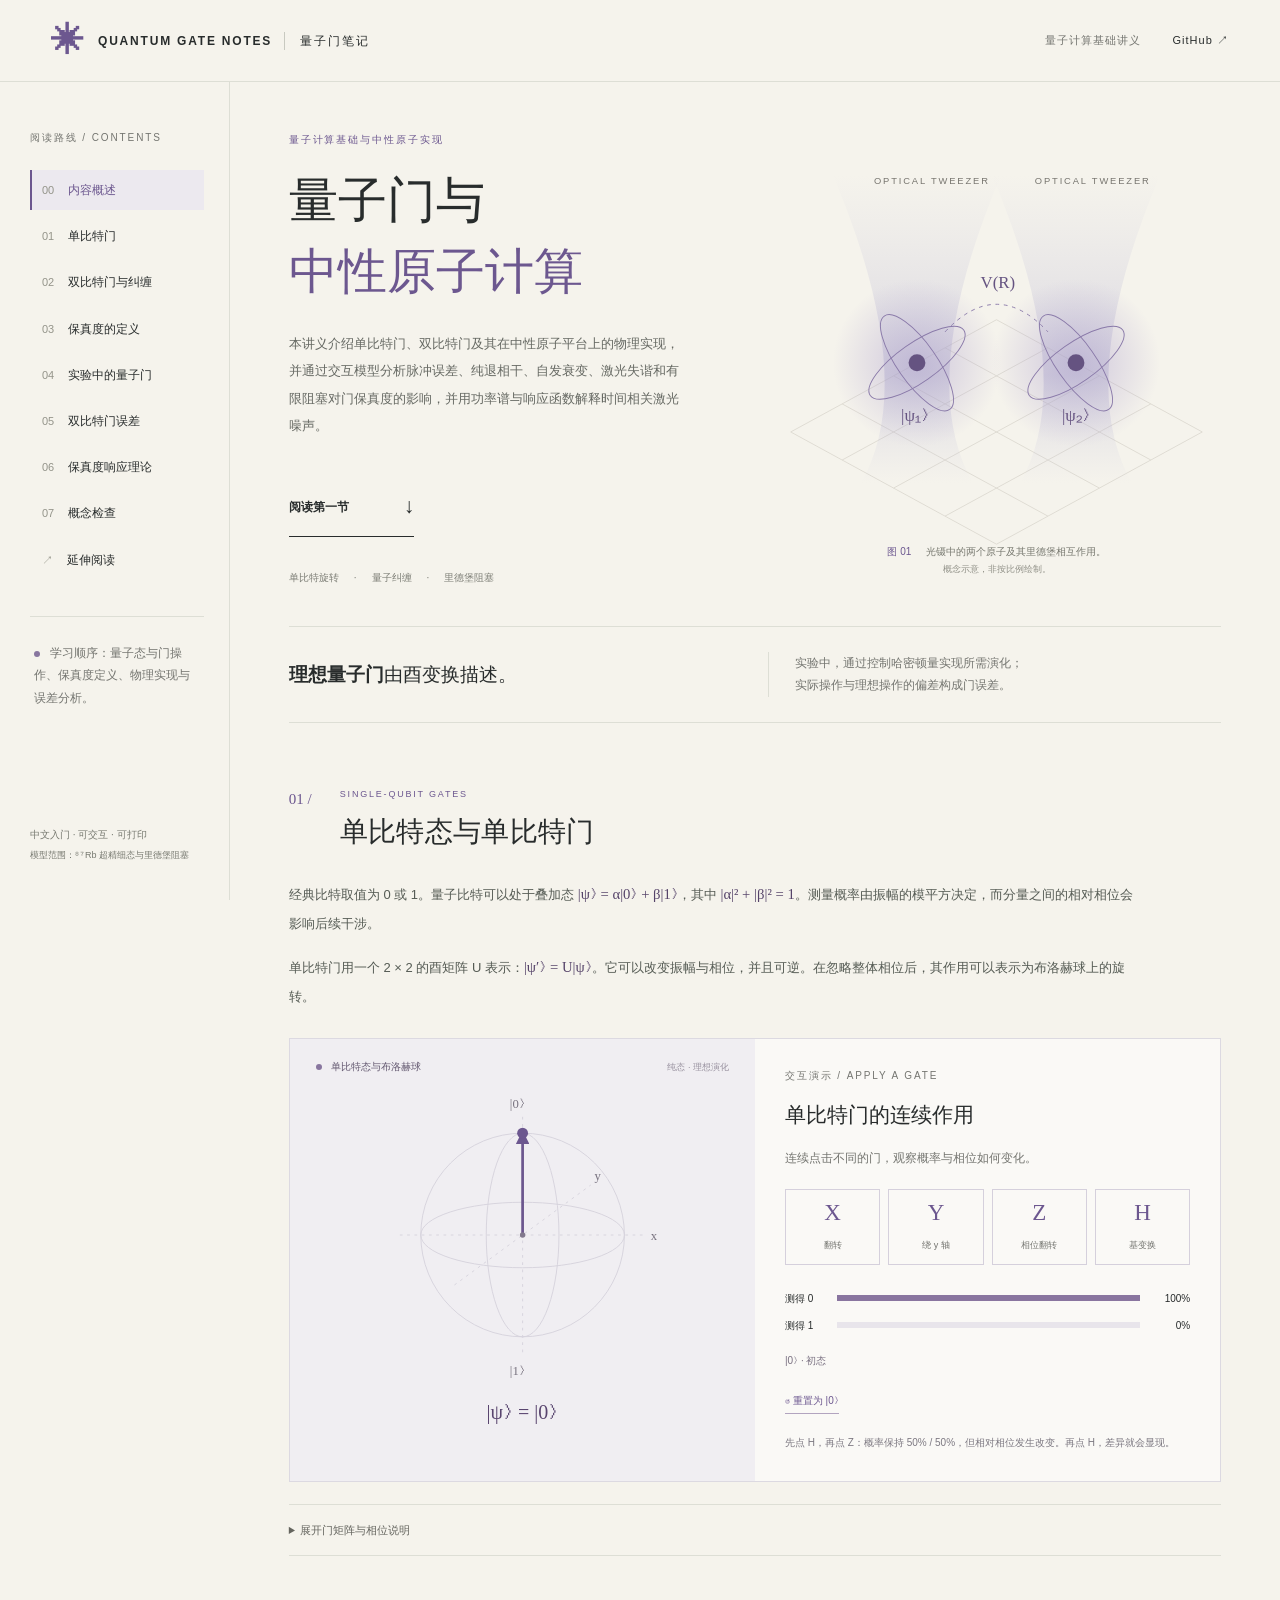
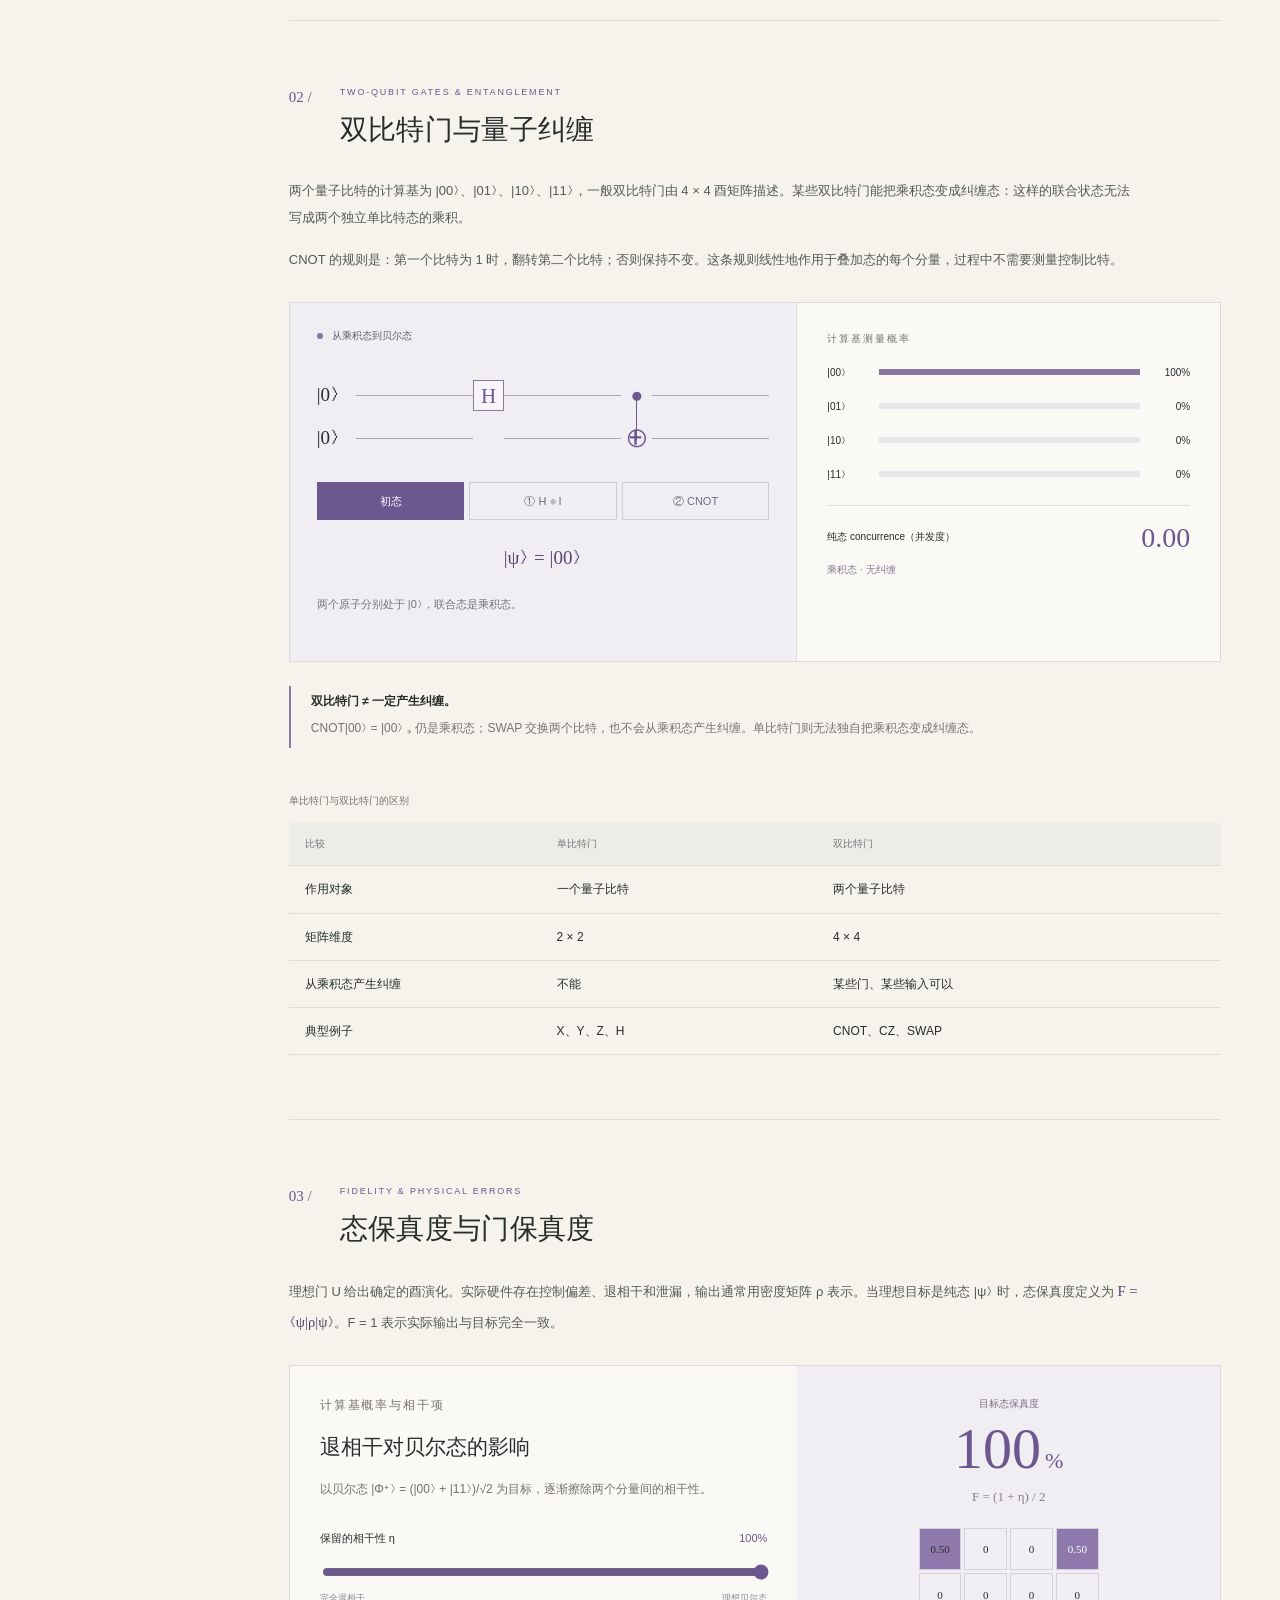
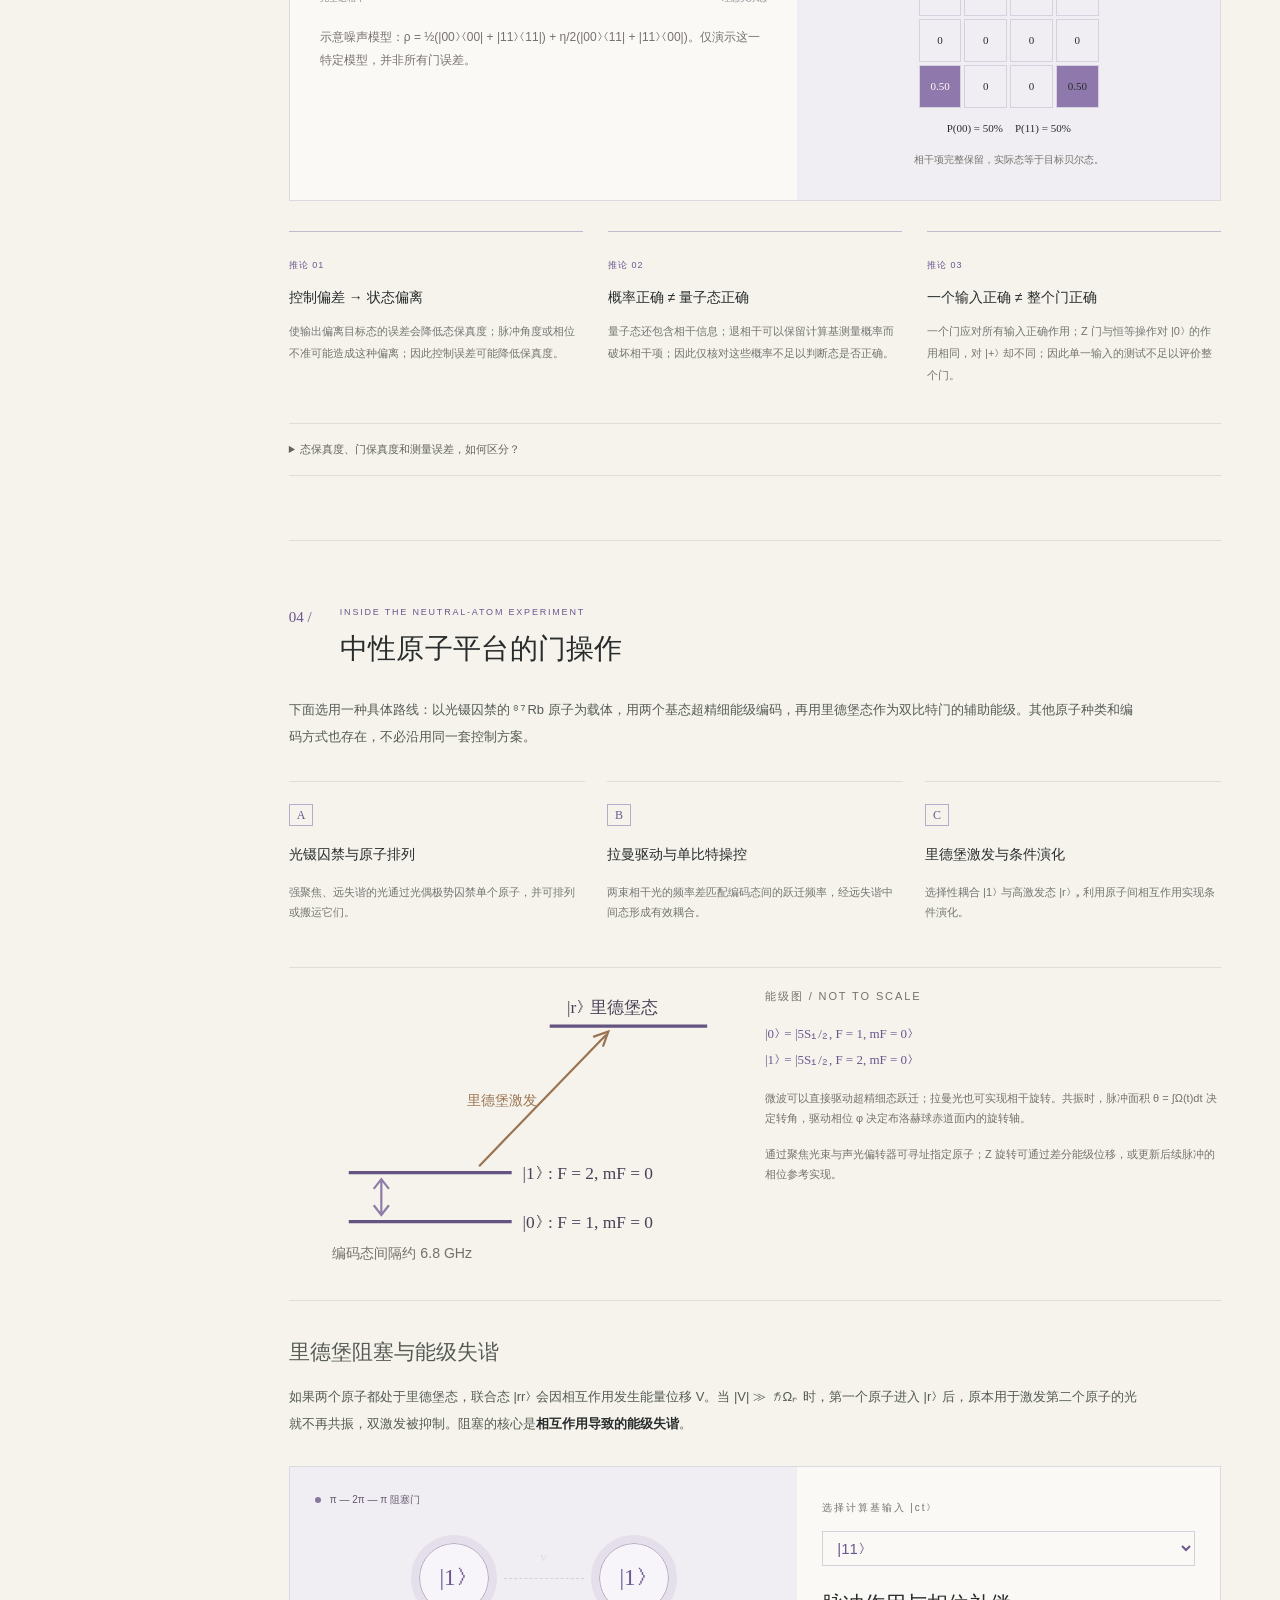
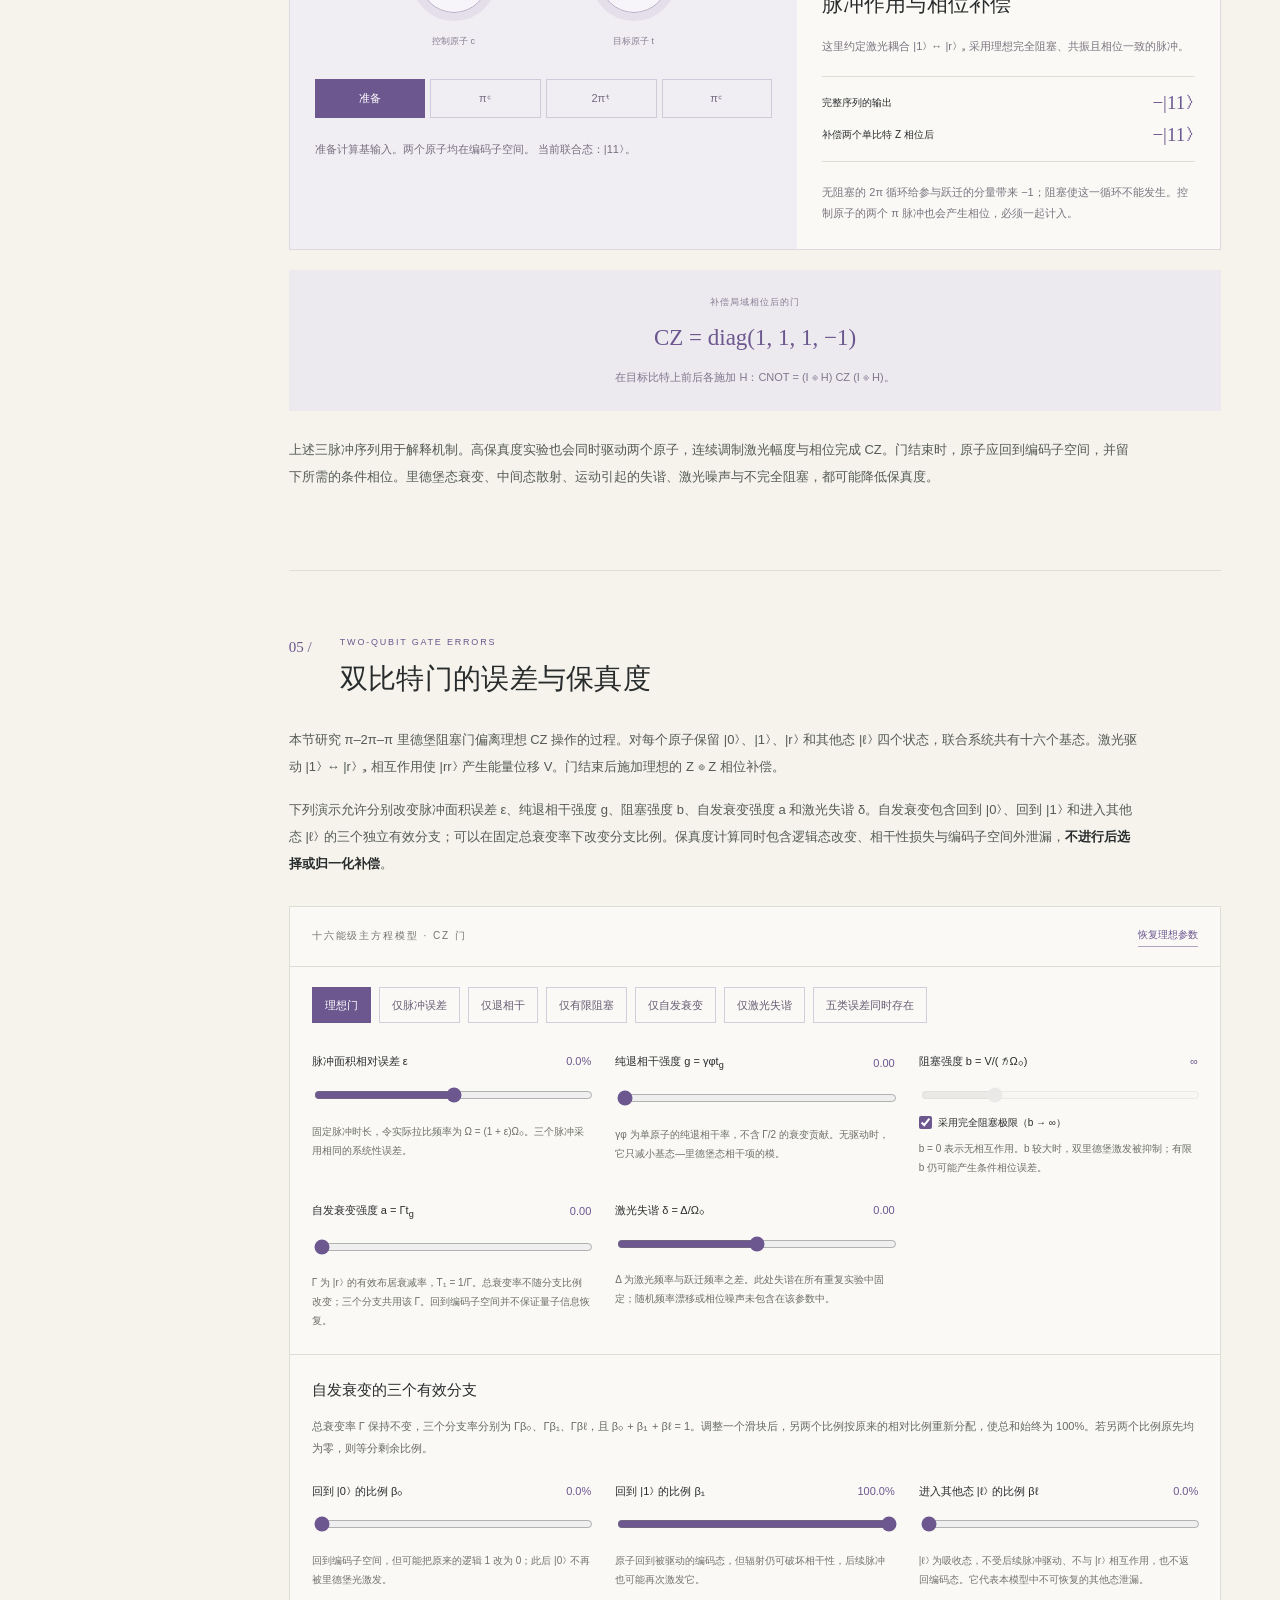
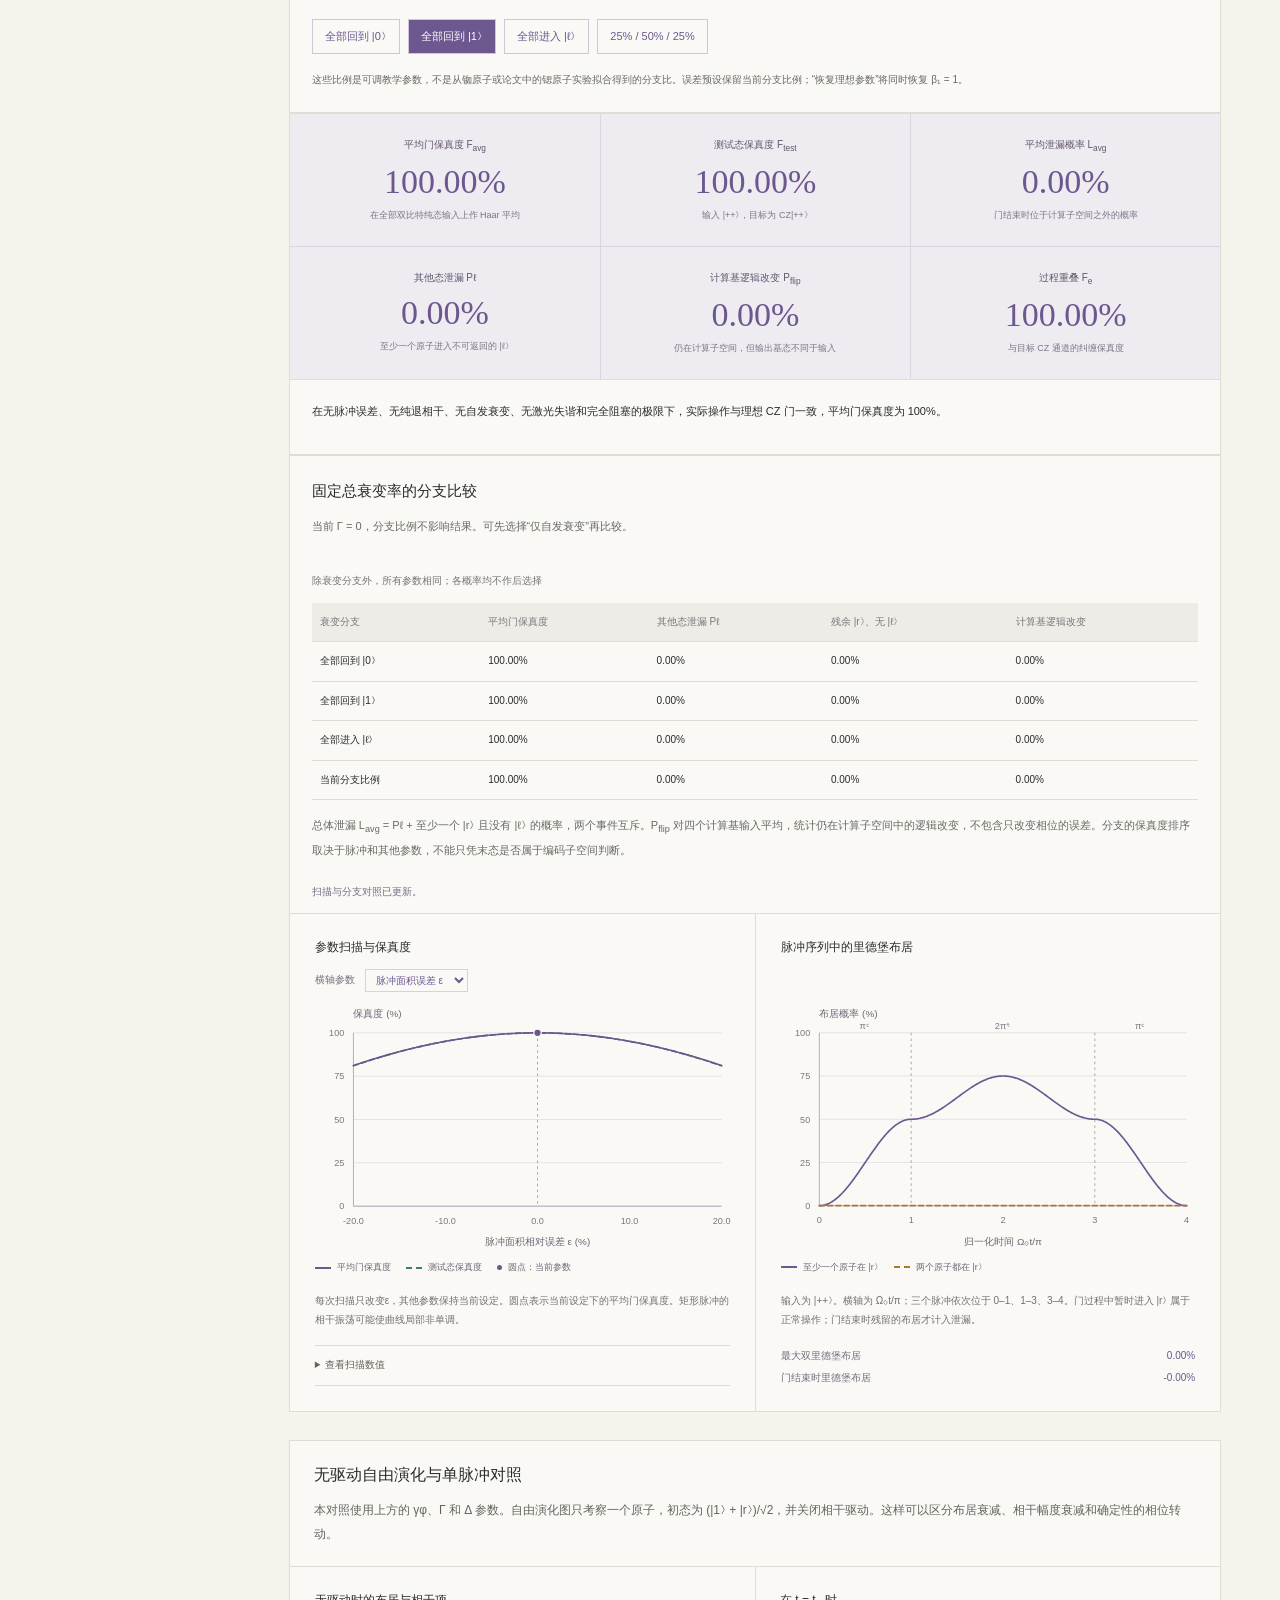
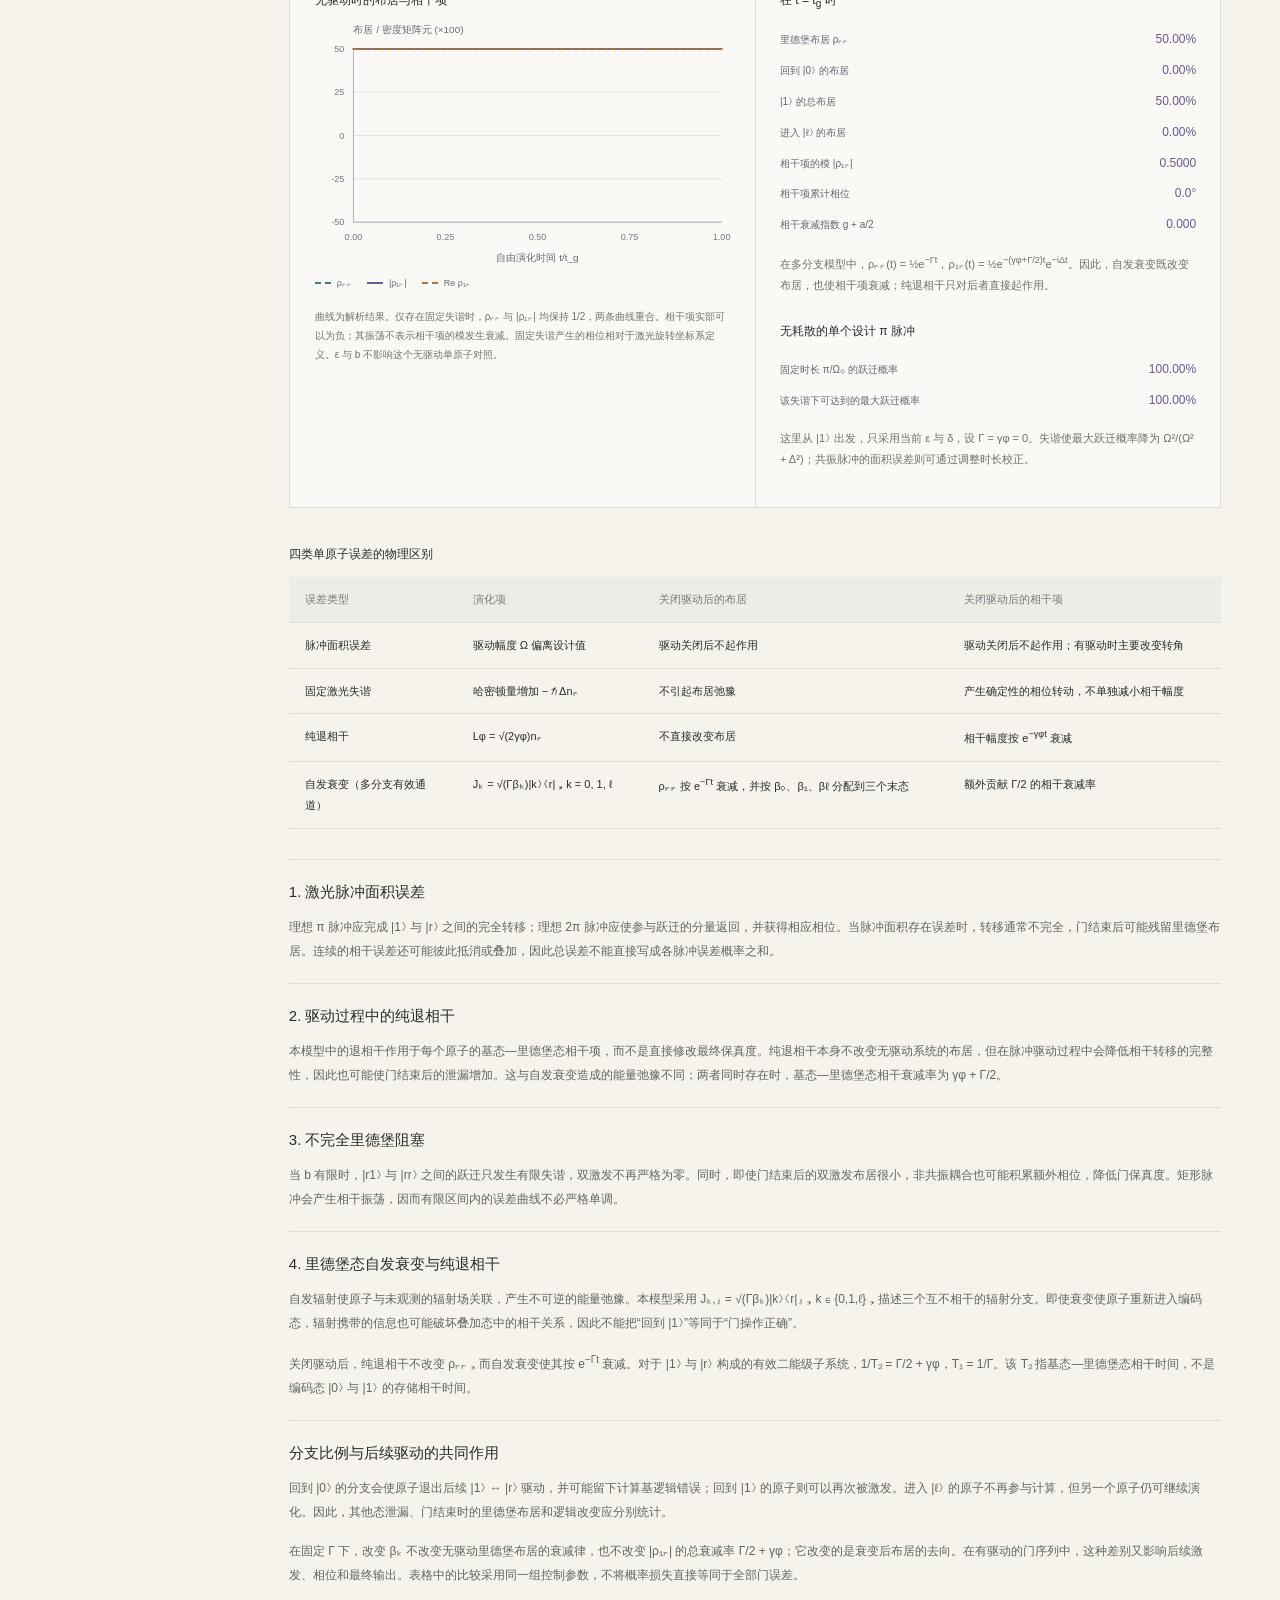
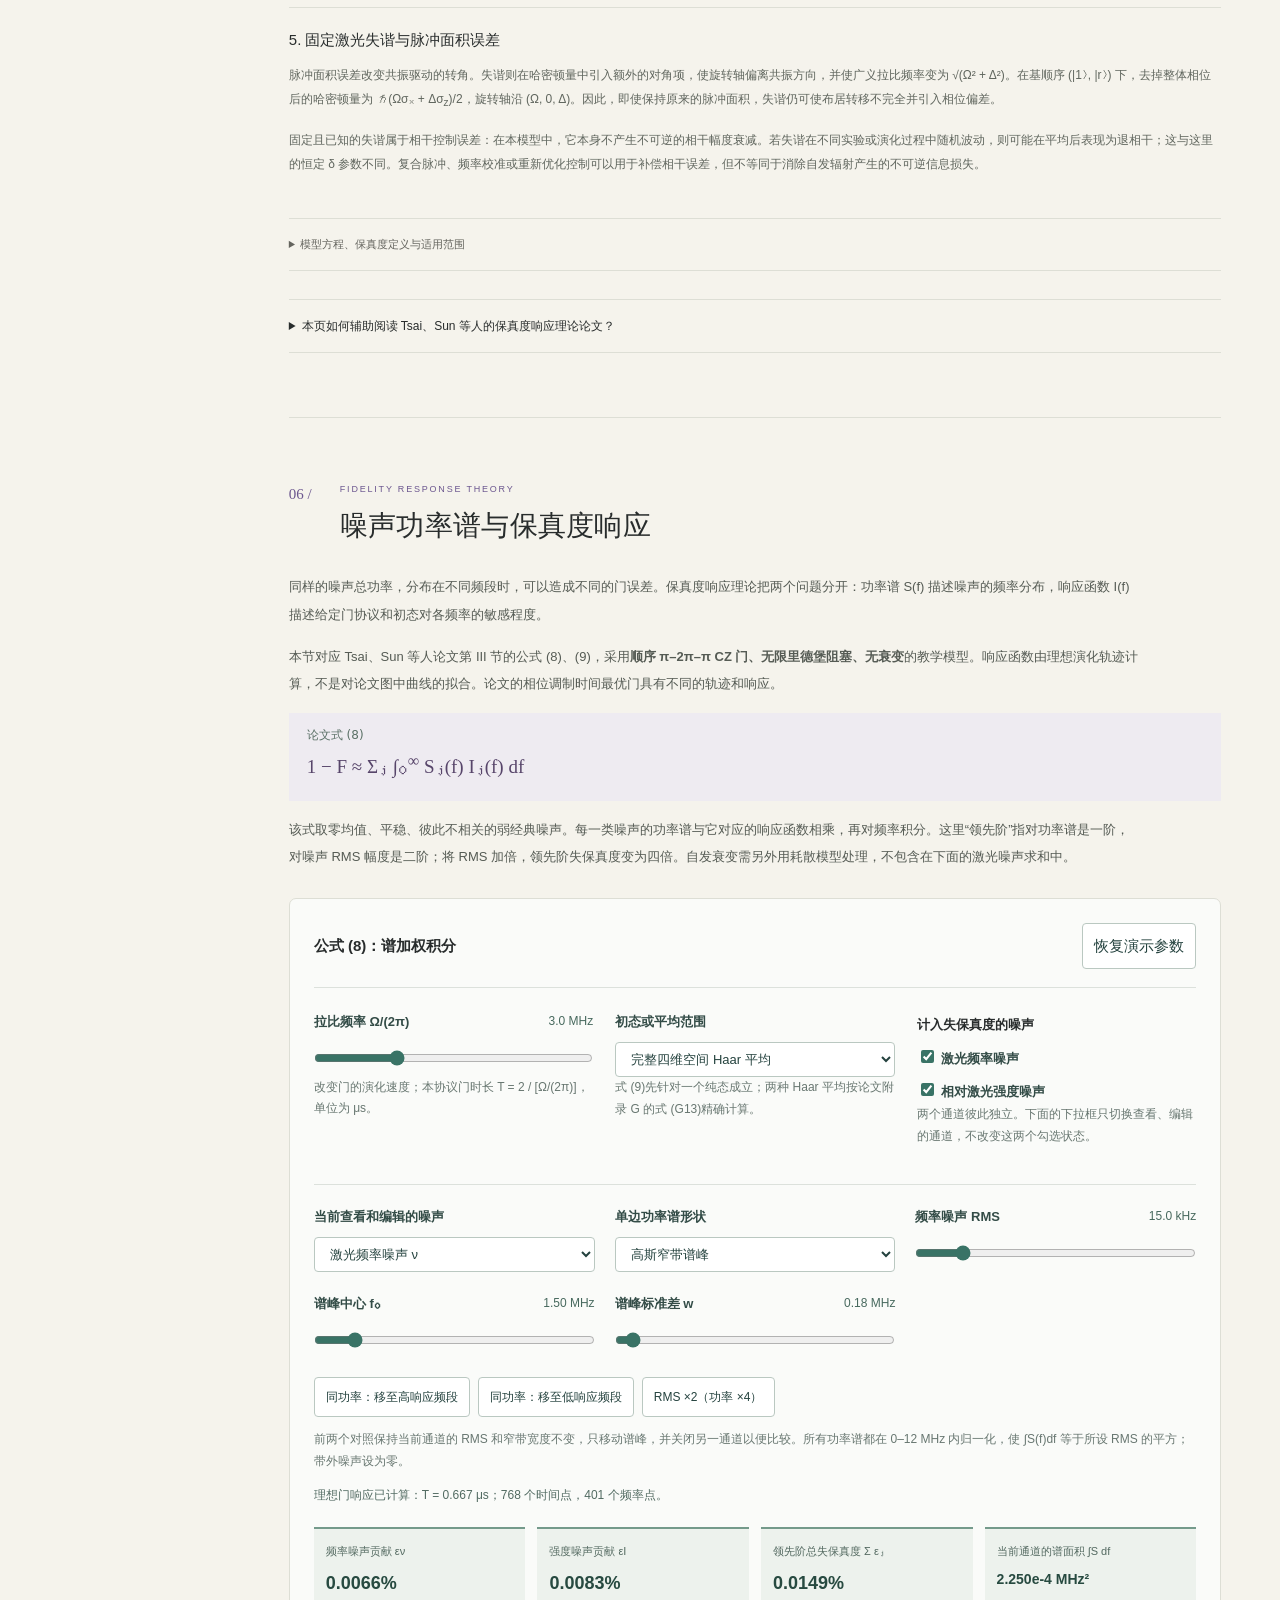
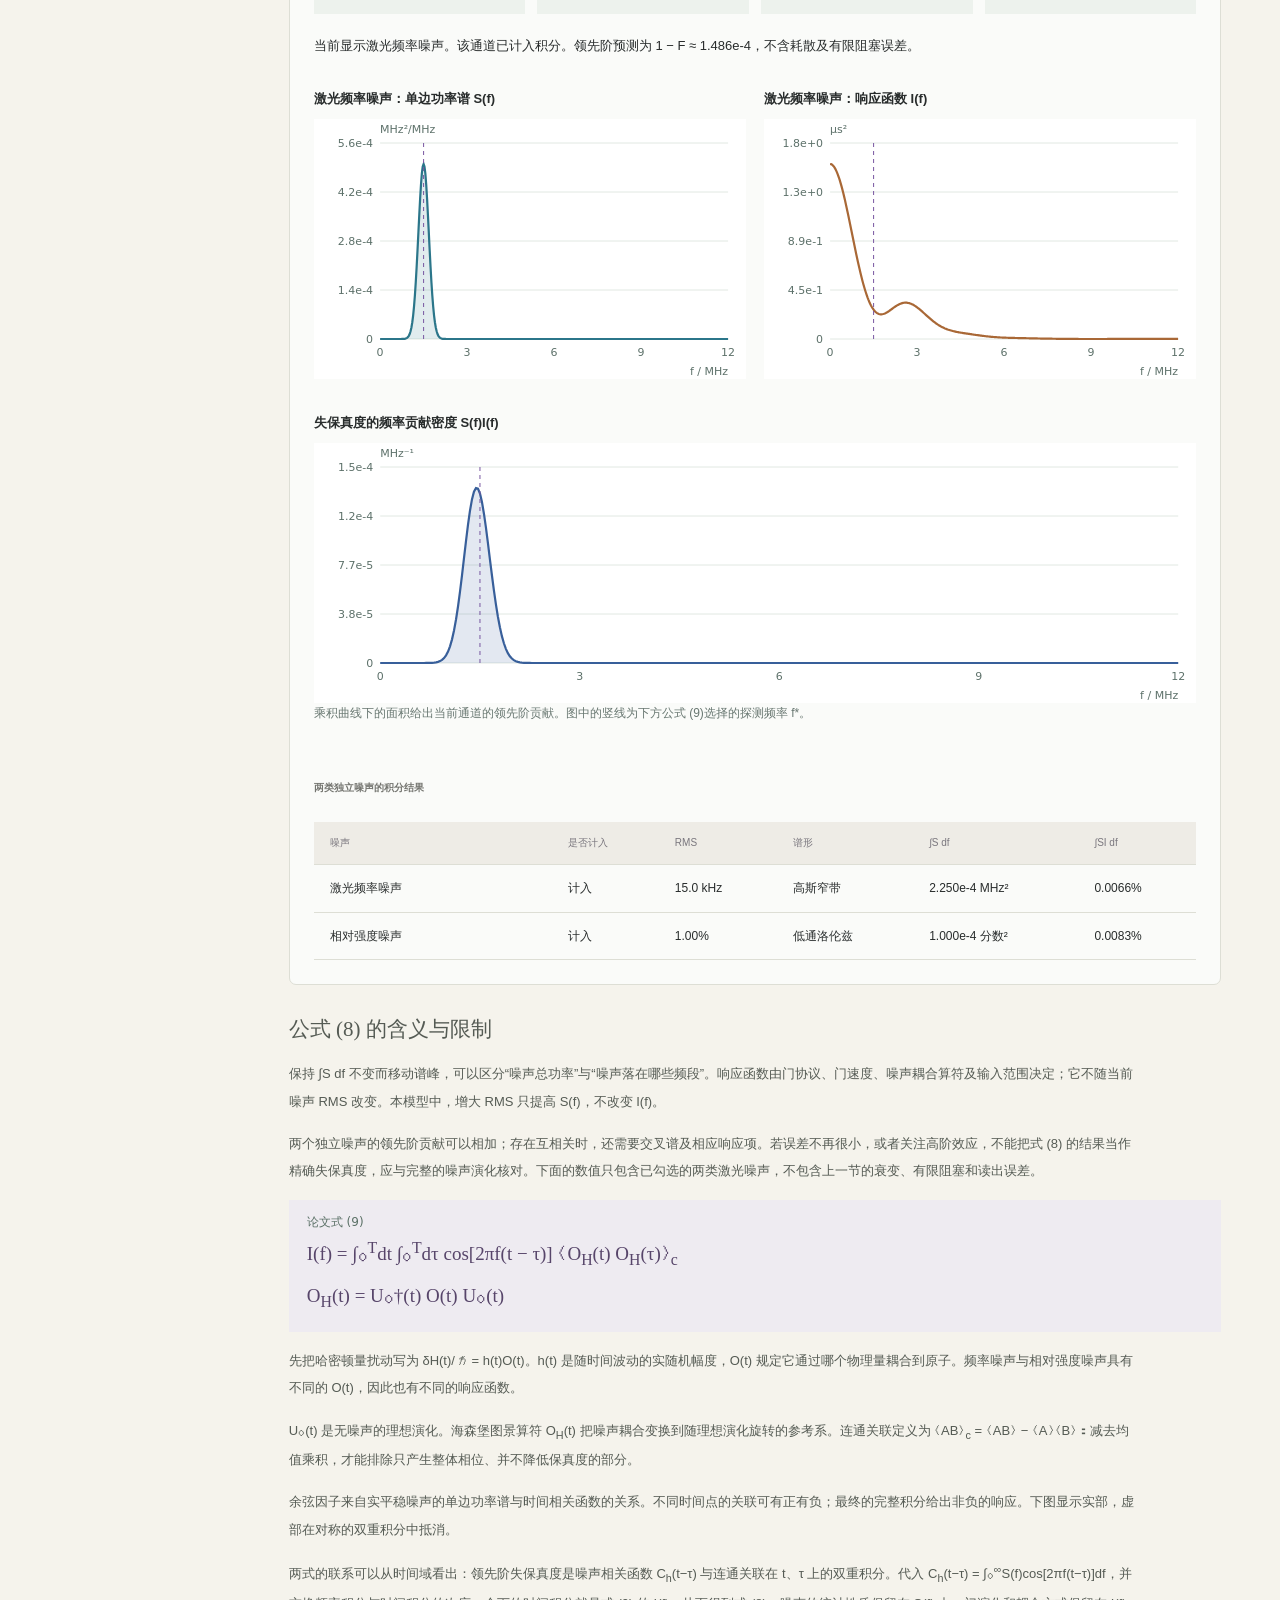
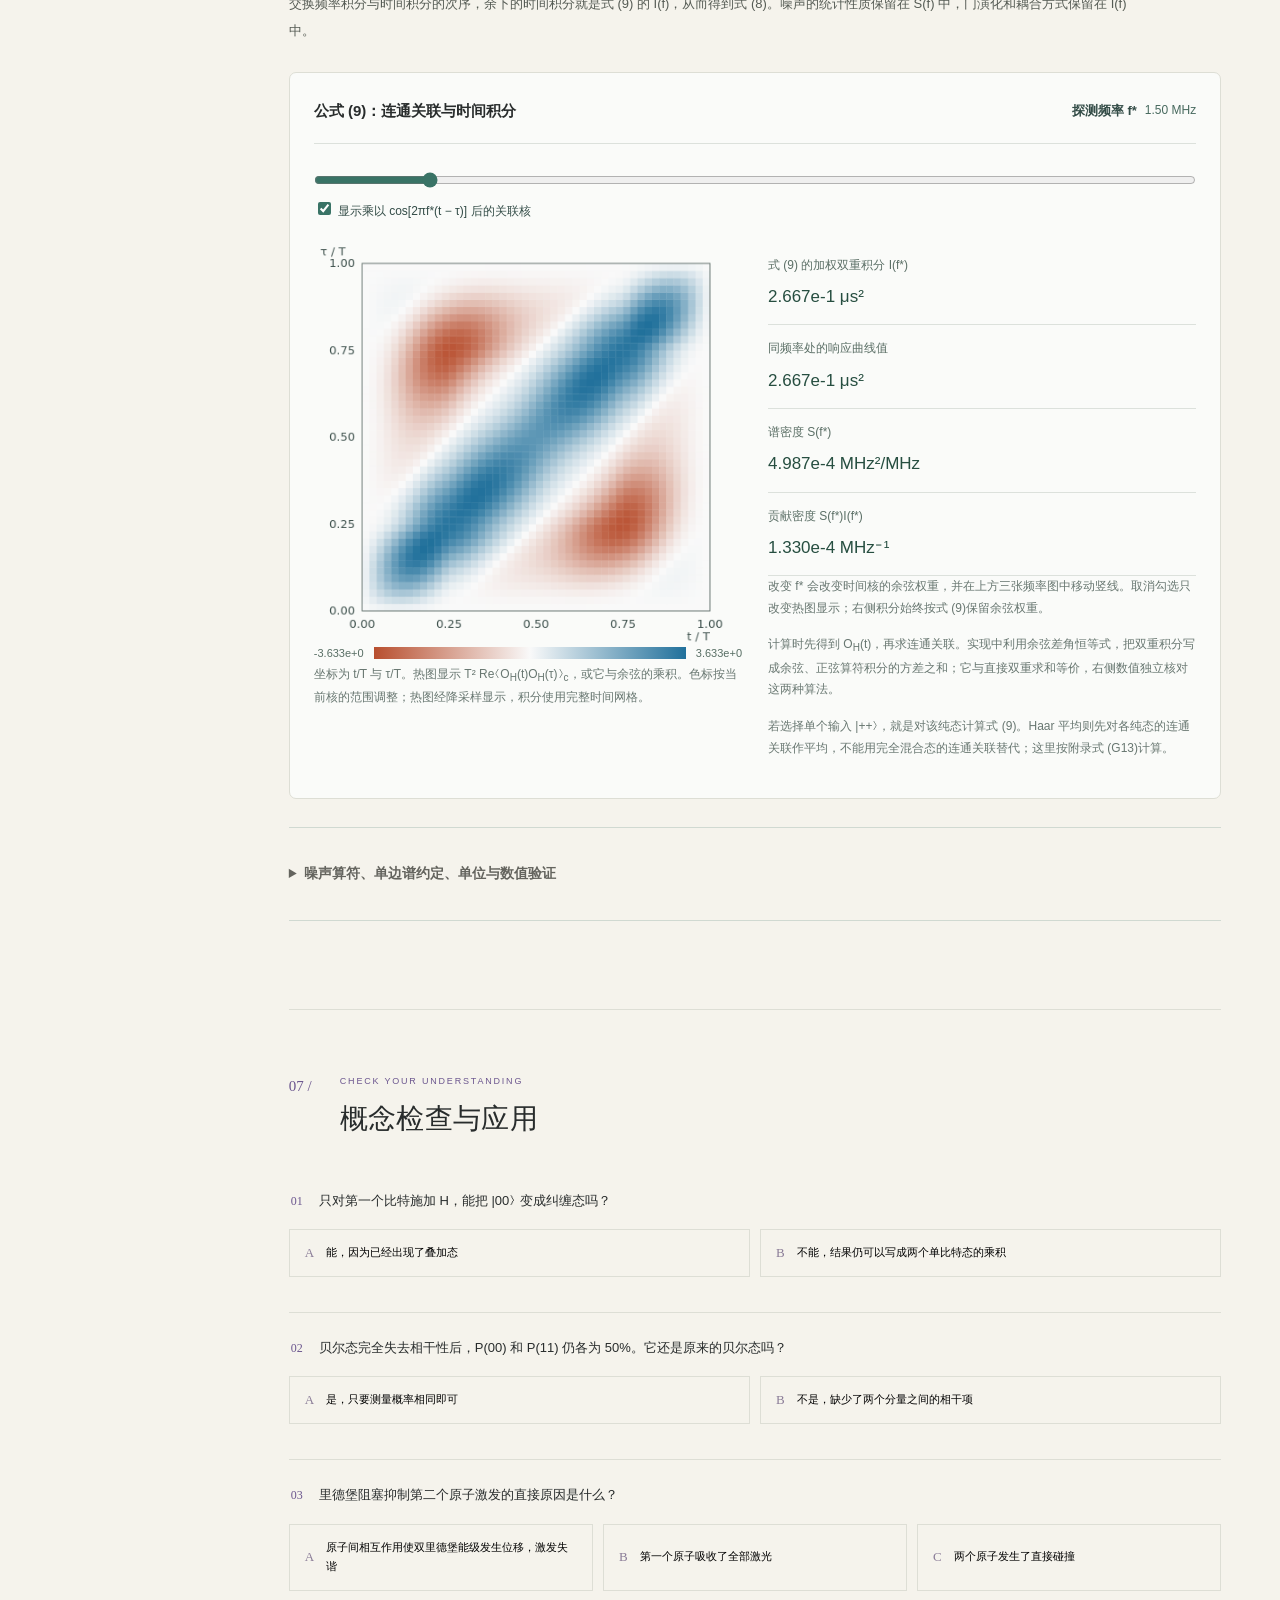
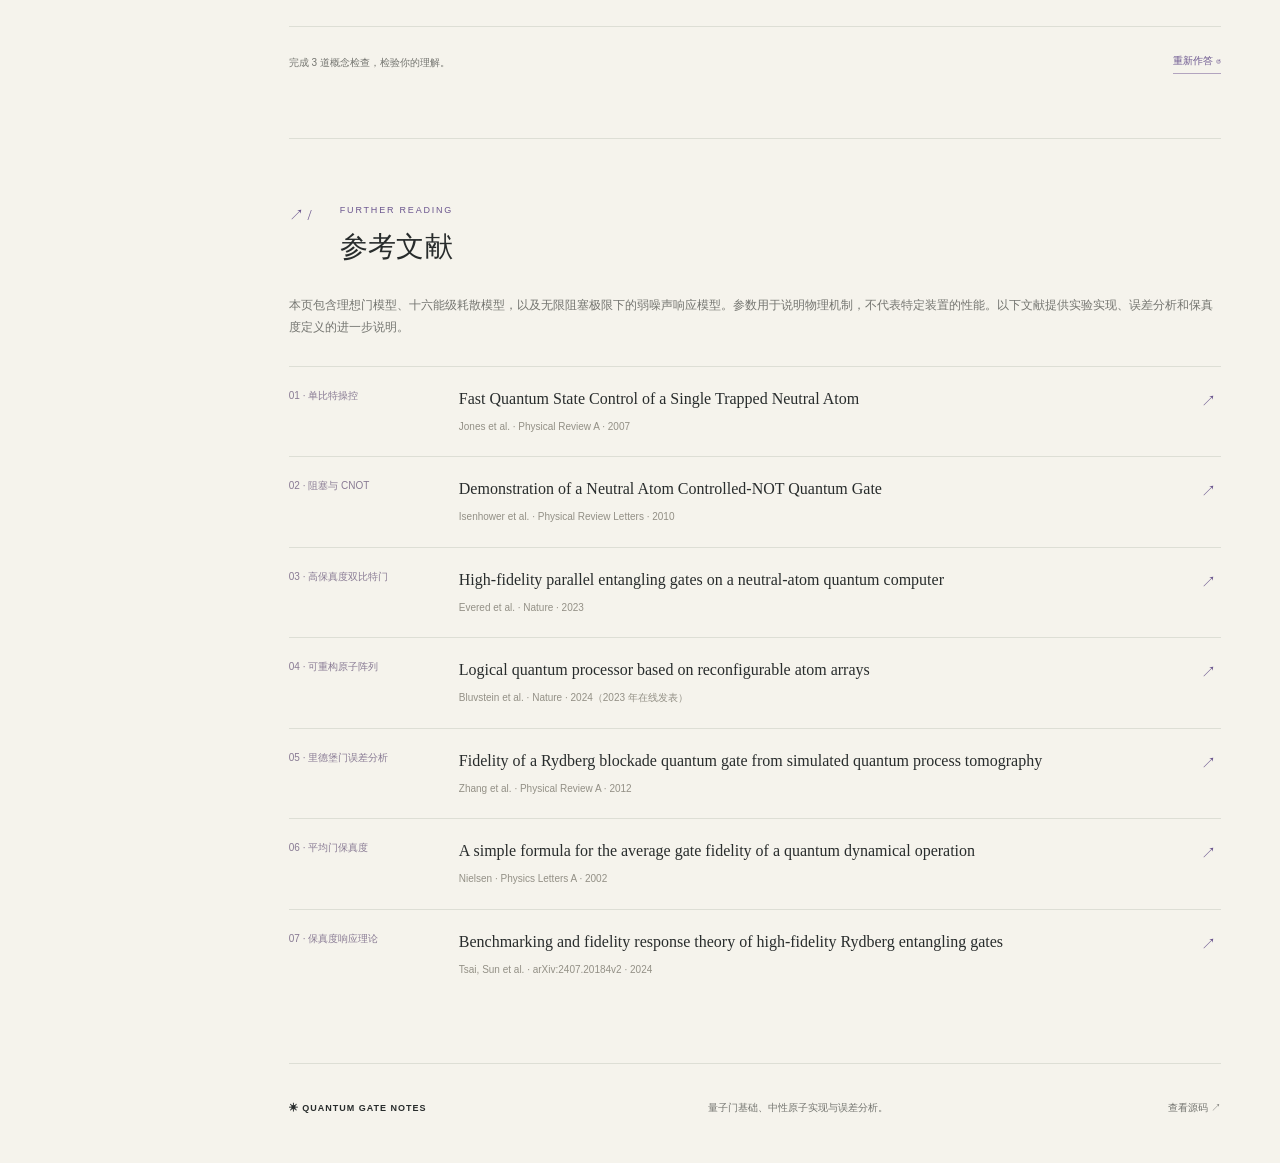
==== commit f22c3964: "Add fidelity response theory lessons and interactive spectral overlap simulation" ====
--- a/index.html
+++ b/index.html
@@ -2,18 +2,18 @@
 <html lang="zh-CN">
 <head>
   <meta charset="utf-8"><meta name="viewport" content="width=device-width,initial-scale=1">
-  <meta name="description" content="介绍单比特门、双比特门、保真度与中性原子实现，并用十六能级模型演示脉冲面积误差、纯退相干、自发衰变、激光失谐及有限里德堡阻塞。">
+  <meta name="description" content="介绍单比特门、双比特门、保真度与中性原子实现，并用十六能级模型演示脉冲面积误差、纯退相干、自发衰变、激光失谐、有限里德堡阻塞及噪声功率谱与保真度响应。">
   <meta name="theme-color" content="#f5f3ec"><title>量子门与中性原子计算：基础、实现与误差分析</title>
-  <link rel="icon" href="./favicon.svg" type="image/svg+xml"><link rel="stylesheet" href="./style.css"><link rel="stylesheet" href="./errors.css?v=branching-1">
-  <script type="module" src="./app.mjs"></script><script type="module" src="./error-demo.mjs?v=branching-1"></script>
+  <link rel="icon" href="./favicon.svg" type="image/svg+xml"><link rel="stylesheet" href="./style.css"><link rel="stylesheet" href="./errors.css?v=branching-1"><link rel="stylesheet" href="./frt.css?v=frt-1">
+  <script type="module" src="./app.mjs"></script><script type="module" src="./error-demo.mjs?v=branching-1"></script><script type="module" src="./frt-demo.mjs?v=frt-1"></script>
 </head>
 <body>
 <a class="skip" href="#main">跳到正文</a>
 <header class="topbar"><a class="brand" href="#"><span class="brand-icon">✳</span> QUANTUM GATE NOTES <span class="brand-cn">量子门笔记</span></a><div class="top-actions"><span>量子计算基础讲义</span><a href="https://github.com/sputnik-odyssey/neutral-atom-gates" target="_blank" rel="noopener noreferrer">GitHub ↗</a></div></header>
 <div class="page-layout">
-<aside class="sidebar"><div class="small-label">阅读路线 / CONTENTS</div><nav aria-label="章节目录"><a href="#overview" class="active"><span>00</span> 内容概述</a><a href="#single"><span>01</span> 单比特门</a><a href="#double"><span>02</span> 双比特门与纠缠</a><a href="#fidelity"><span>03</span> 保真度的定义</a><a href="#atoms"><span>04</span> 实验中的量子门</a><a href="#gate-errors"><span>05</span> 双比特门误差</a><a href="#check"><span>06</span> 概念检查</a><a href="#references"><span>↗</span> 延伸阅读</a></nav><div class="side-note"><span class="dot"></span> 学习顺序：量子态与门操作、保真度定义、物理实现与误差分析。</div><div class="side-bottom">中文入门 · 可交互 · 可打印<br><span>模型范围：⁸⁷Rb 超精细态与里德堡阻塞</span></div></aside>
+<aside class="sidebar"><div class="small-label">阅读路线 / CONTENTS</div><nav aria-label="章节目录"><a href="#overview" class="active"><span>00</span> 内容概述</a><a href="#single"><span>01</span> 单比特门</a><a href="#double"><span>02</span> 双比特门与纠缠</a><a href="#fidelity"><span>03</span> 保真度的定义</a><a href="#atoms"><span>04</span> 实验中的量子门</a><a href="#gate-errors"><span>05</span> 双比特门误差</a><a href="#frt"><span>06</span> 保真度响应理论</a><a href="#check"><span>07</span> 概念检查</a><a href="#references"><span>↗</span> 延伸阅读</a></nav><div class="side-note"><span class="dot"></span> 学习顺序：量子态与门操作、保真度定义、物理实现与误差分析。</div><div class="side-bottom">中文入门 · 可交互 · 可打印<br><span>模型范围：⁸⁷Rb 超精细态与里德堡阻塞</span></div></aside>
 <main id="main">
-<section class="hero" id="overview"><div class="hero-copy"><p class="eyebrow">量子计算基础与中性原子实现</p><h1>量子门与<br><span>中性原子计算</span></h1><p class="hero-description">本讲义介绍单比特门、双比特门及其在中性原子平台上的物理实现，并通过交互模型分析脉冲误差、纯退相干、自发衰变、激光失谐和有限阻塞对门保真度的影响。</p><a class="primary-link" href="#single">阅读第一节 <span>↓</span></a><div class="hero-tags"><span>单比特旋转</span><span>量子纠缠</span><span>里德堡阻塞</span></div></div><div class="hero-figure"><svg viewBox="0 0 480 420" role="img" aria-label="两个光镊中的原子及其通过里德堡态产生的相互作用示意，非按比例绘制"><defs><radialGradient id="glow"><stop stop-color="#a79acb" stop-opacity=".5"/><stop offset="1" stop-color="#a79acb" stop-opacity="0"/></radialGradient><linearGradient id="beam" x2="0" y2="1"><stop stop-color="#c3c2dc" stop-opacity="0"/><stop offset=".65" stop-color="#aba8cb" stop-opacity=".4"/><stop offset="1" stop-color="#c3c2dc" stop-opacity="0"/></linearGradient></defs><g fill="none" stroke="#dedbd3"><path d="M20 310 240 190 460 310 240 430Z"/><path d="M75 280 295 400M130 250 350 370M185 220 405 340M75 340 295 220M130 370 350 250M185 400 405 280"/></g><path d="M65 35 Q158 255 95 365 L215 365 Q152 255 245 35Z" fill="url(#beam)"/><path d="M235 35 Q328 255 265 365 L385 365 Q322 255 415 35Z" fill="url(#beam)"/><circle cx="155" cy="236" r="90" fill="url(#glow)"/><circle cx="325" cy="236" r="90" fill="url(#glow)"/><g fill="none" stroke="#8a7aa9"><ellipse cx="155" cy="236" rx="61" ry="21" transform="rotate(-35 155 236)"/><ellipse cx="155" cy="236" rx="61" ry="21" transform="rotate(55 155 236)"/><ellipse cx="325" cy="236" rx="61" ry="21" transform="rotate(-35 325 236)"/><ellipse cx="325" cy="236" rx="61" ry="21" transform="rotate(55 325 236)"/><path d="M185 203 Q240 144 295 203" stroke-dasharray="4 5"/></g><g fill="#655381"><circle cx="155" cy="236" r="9"/><circle cx="325" cy="236" r="9"/></g><g font-family="Georgia,serif" fill="#655381" font-size="18"><text x="223" y="156">V(R)</text><text x="138" y="298">|ψ₁⟩</text><text x="310" y="298">|ψ₂⟩</text></g><g fill="#77756f" font-family="sans-serif" font-size="10" letter-spacing="2"><text x="109" y="45">OPTICAL TWEEZER</text><text x="281" y="45">OPTICAL TWEEZER</text></g></svg><p><span>图 01</span> 光镊中的两个原子及其里德堡相互作用。<br><small>概念示意，非按比例绘制。</small></p></div></section>
+<section class="hero" id="overview"><div class="hero-copy"><p class="eyebrow">量子计算基础与中性原子实现</p><h1>量子门与<br><span>中性原子计算</span></h1><p class="hero-description">本讲义介绍单比特门、双比特门及其在中性原子平台上的物理实现，并通过交互模型分析脉冲误差、纯退相干、自发衰变、激光失谐和有限阻塞对门保真度的影响，并用功率谱与响应函数解释时间相关激光噪声。</p><a class="primary-link" href="#single">阅读第一节 <span>↓</span></a><div class="hero-tags"><span>单比特旋转</span><span>量子纠缠</span><span>里德堡阻塞</span></div></div><div class="hero-figure"><svg viewBox="0 0 480 420" role="img" aria-label="两个光镊中的原子及其通过里德堡态产生的相互作用示意，非按比例绘制"><defs><radialGradient id="glow"><stop stop-color="#a79acb" stop-opacity=".5"/><stop offset="1" stop-color="#a79acb" stop-opacity="0"/></radialGradient><linearGradient id="beam" x2="0" y2="1"><stop stop-color="#c3c2dc" stop-opacity="0"/><stop offset=".65" stop-color="#aba8cb" stop-opacity=".4"/><stop offset="1" stop-color="#c3c2dc" stop-opacity="0"/></linearGradient></defs><g fill="none" stroke="#dedbd3"><path d="M20 310 240 190 460 310 240 430Z"/><path d="M75 280 295 400M130 250 350 370M185 220 405 340M75 340 295 220M130 370 350 250M185 400 405 280"/></g><path d="M65 35 Q158 255 95 365 L215 365 Q152 255 245 35Z" fill="url(#beam)"/><path d="M235 35 Q328 255 265 365 L385 365 Q322 255 415 35Z" fill="url(#beam)"/><circle cx="155" cy="236" r="90" fill="url(#glow)"/><circle cx="325" cy="236" r="90" fill="url(#glow)"/><g fill="none" stroke="#8a7aa9"><ellipse cx="155" cy="236" rx="61" ry="21" transform="rotate(-35 155 236)"/><ellipse cx="155" cy="236" rx="61" ry="21" transform="rotate(55 155 236)"/><ellipse cx="325" cy="236" rx="61" ry="21" transform="rotate(-35 325 236)"/><ellipse cx="325" cy="236" rx="61" ry="21" transform="rotate(55 325 236)"/><path d="M185 203 Q240 144 295 203" stroke-dasharray="4 5"/></g><g fill="#655381"><circle cx="155" cy="236" r="9"/><circle cx="325" cy="236" r="9"/></g><g font-family="Georgia,serif" fill="#655381" font-size="18"><text x="223" y="156">V(R)</text><text x="138" y="298">|ψ₁⟩</text><text x="310" y="298">|ψ₂⟩</text></g><g fill="#77756f" font-family="sans-serif" font-size="10" letter-spacing="2"><text x="109" y="45">OPTICAL TWEEZER</text><text x="281" y="45">OPTICAL TWEEZER</text></g></svg><p><span>图 01</span> 光镊中的两个原子及其里德堡相互作用。<br><small>概念示意，非按比例绘制。</small></p></div></section>
 <div class="intro-strip"><p><b>理想量子门</b>由酉变换描述。</p><p>实验中，通过控制哈密顿量实现所需演化；<br>实际操作与理想操作的偏差构成门误差。</p></div>
 
 <section class="chapter" id="single"><div class="chapter-heading"><span class="chapter-number">01 /</span><div><p class="eyebrow">SINGLE-QUBIT GATES</p><h2>单比特态与单比特门</h2></div></div><div class="prose"><p>经典比特取值为 0 或 1。量子比特可以处于叠加态 <span class="math">|ψ⟩ = α|0⟩ + β|1⟩</span>，其中 <span class="math">|α|² + |β|² = 1</span>。测量概率由振幅的模平方决定，而分量之间的相对相位会影响后续干涉。</p><p>单比特门用一个 2 × 2 的酉矩阵 U 表示：<span class="math">|ψ′⟩ = U|ψ⟩</span>。它可以改变振幅与相位，并且可逆。在忽略整体相位后，其作用可以表示为布洛赫球上的旋转。</p></div>
@@ -94,11 +94,45 @@
     <p><b>数值方法与范围。</b>每个 π 时长分成 128 步，采用保持完全正性与迹的对称分裂法；相干演化使用含失谐的二能级块解析指数，纯退相干和幅度阻尼使用精确通道。结果保留两位百分数。模型用于说明机制，使用聚合的三个有效分支，未逐能级解析真实辐射级联与黑体诱导跃迁、多重里德堡能级、原子运动、中间态散射、光束串扰、态制备和测量误差；参数为无量纲示例，不代表某台实验装置。</p>
     <p>里德堡门的系统误差分析参见 <a href="https://arxiv.org/abs/1201.6370" target="_blank" rel="noopener noreferrer">Zhang 等（2012）</a>；平均门保真度的基本定义参见 <a href="https://arxiv.org/abs/quant-ph/0205035" target="_blank" rel="noopener noreferrer">Nielsen（2002）</a>。本页采用包含泄漏的计算子空间重叠定义。</p>
   </div></details>
-  <details class="paper-reading" id="paper-reading"><summary>本页如何辅助阅读 Tsai、Sun 等人的保真度响应理论论文？</summary><div class="details-body"><p>参考 <a href="https://arxiv.org/abs/2407.20184" target="_blank" rel="noopener noreferrer">Benchmarking and fidelity response theory of high-fidelity Rydberg entangling gates</a>（所讨论文本为 arXiv:2407.20184v2）。本页可以作为误差物理与指标定义的预备材料，但没有复现该文的实验模型、基准电路或响应函数。</p><div class="comparison"><table><thead><tr><th>论文内容</th><th>本页能提供的帮助</th><th>仍需区分的内容</th></tr></thead><tbody><tr><th>第 II 节：门保真度与 SSB</th><td>理解输出态保真度、平均门保真度和泄漏的区别</td><td>论文主要基准指标为对称子空间平均 F<sub>Sym</sub>；本页 F<sub>avg</sub> 在完整四维计算空间平均，不能直接比较数值</td></tr><tr><th>附录 B：衰变误差模型</th><td>固定 Γ 比较末态分支，理解回到编码态仍可能损失量子信息</td><td>论文采用锶原子、实测多能级衰变与电离过程；本页三个有效分支不能直接代替这些实验参数</td></tr><tr><th>附录 F：泄漏对读出的假贡献</th><td>区分真实量子态与测量记录</td><td>论文中某些泄漏态可被成像误识别，导致返回概率偏高；本页假定理想地识别 |ℓ⟩，没有实现该读出模型</td></tr><tr><th>第 III 节：保真度响应理论 FRT</th><td>理解强度扰动对应驱动误差、频率扰动对应失谐</td><td>论文用时间相关噪声的功率谱 S(f) 与门的响应 I(f) 计算误差；固定 δ、固定 ε 与马尔可夫退相干不能代替完整功率谱</td></tr></tbody></table></div><p>论文在弱噪声、不同噪声源互不相关的条件下，给出领先阶关系 1 − F ≈ Σⱼ ∫ df Sⱼ(f)Iⱼ(f)。本页直接计算完整量子通道；它不把一般强度下的误差概率简单相加，这与论文限定条件下的线性近似并不矛盾。</p><p>还需注意门协议的差别：论文的实验对象是 ⁸⁸Sr 光钟量子比特及相位调制的时间最优 CZ 门；本页以 ⁸⁷Rb 编码为背景，使用顺序 π–2π–π 门。因此，本页有助于理解机制，但不能据此复现论文报告的保真度。</p></div></details>
+  <details class="paper-reading" id="paper-reading"><summary>本页如何辅助阅读 Tsai、Sun 等人的保真度响应理论论文？</summary><div class="details-body"><p>参考 <a href="https://arxiv.org/abs/2407.20184" target="_blank" rel="noopener noreferrer">Benchmarking and fidelity response theory of high-fidelity Rydberg entangling gates</a>（所讨论文本为 arXiv:2407.20184v2）。本页可以作为误差物理与指标定义的预备材料，并在第 06 节通过顺序门模型实现公式 (8)、(9) 的计算逻辑；没有复现该文的实验门协议、基准电路或实验响应曲线。</p><div class="comparison"><table><thead><tr><th>论文内容</th><th>本页能提供的帮助</th><th>仍需区分的内容</th></tr></thead><tbody><tr><th>第 II 节：门保真度与 SSB</th><td>理解输出态保真度、平均门保真度和泄漏的区别</td><td>论文主要基准指标为对称子空间平均 F<sub>Sym</sub>；本页 F<sub>avg</sub> 在完整四维计算空间平均，不能直接比较数值</td></tr><tr><th>附录 B：衰变误差模型</th><td>固定 Γ 比较末态分支，理解回到编码态仍可能损失量子信息</td><td>论文采用锶原子、实测多能级衰变与电离过程；本页三个有效分支不能直接代替这些实验参数</td></tr><tr><th>附录 F：泄漏对读出的假贡献</th><td>区分真实量子态与测量记录</td><td>论文中某些泄漏态可被成像误识别，导致返回概率偏高；本页假定理想地识别 |ℓ⟩，没有实现该读出模型</td></tr><tr><th>第 III 节：保真度响应理论 FRT</th><td>第 06 节计算 S(f)I(f) 的频率积分，并展示连通关联与余弦权重如何产生 I(f)</td><td>本页响应来自顺序门理想轨迹，与论文相位调制的时间最优门不同；固定 δ、固定 ε 与马尔可夫退相干也不能代替一般功率谱</td></tr></tbody></table></div><p>论文在弱噪声、不同噪声源互不相关的条件下，给出领先阶关系 1 − F ≈ Σⱼ ∫ df Sⱼ(f)Iⱼ(f)。第 05 节直接计算完整量子通道，第 06 节计算弱噪声的领先阶响应；两节的模型和适用范围分别说明，不把一般强度下的误差概率简单相加。</p><p>还需注意门协议的差别：论文的实验对象是 ⁸⁸Sr 光钟量子比特及相位调制的时间最优 CZ 门；本页以 ⁸⁷Rb 编码为背景，使用顺序 π–2π–π 门。因此，本页有助于理解机制，但不能据此复现论文报告的保真度。</p></div></details>
 </section>
 
-<section class="chapter" id="check"><div class="chapter-heading"><span class="chapter-number">06 /</span><div><p class="eyebrow">CHECK YOUR UNDERSTANDING</p><h2>概念检查与应用</h2></div></div><div id="quiz"></div><div class="quiz-footer"><span id="quiz-score" aria-live="polite">完成 3 道概念检查，检验你的理解。</span><button id="quiz-reset" class="text-button">重新作答 ↺</button></div></section>
-<section class="chapter references" id="references"><div class="chapter-heading"><span class="chapter-number">↗ /</span><div><p class="eyebrow">FURTHER READING</p><h2>参考文献</h2></div></div><p>本页包含理想门模型及明确限定的十六能级噪声模型。参数用于说明物理机制，不代表特定装置的性能。以下文献提供实验实现、误差分析和保真度定义的进一步说明。</p><a href="https://arxiv.org/abs/quant-ph/0609134" target="_blank" rel="noopener noreferrer"><span>01 · 单比特操控</span><b>Fast Quantum State Control of a Single Trapped Neutral Atom</b><small>Jones et al. · Physical Review A · 2007</small><i>↗</i></a><a href="https://arxiv.org/abs/0907.5552" target="_blank" rel="noopener noreferrer"><span>02 · 阻塞与 CNOT</span><b>Demonstration of a Neutral Atom Controlled-NOT Quantum Gate</b><small>Isenhower et al. · Physical Review Letters · 2010</small><i>↗</i></a><a href="https://doi.org/10.1038/s41586-023-06481-y" target="_blank" rel="noopener noreferrer"><span>03 · 高保真度双比特门</span><b>High-fidelity parallel entangling gates on a neutral-atom quantum computer</b><small>Evered et al. · Nature · 2023</small><i>↗</i></a><a href="https://doi.org/10.1038/s41586-023-06927-3" target="_blank" rel="noopener noreferrer"><span>04 · 可重构原子阵列</span><b>Logical quantum processor based on reconfigurable atom arrays</b><small>Bluvstein et al. · Nature · 2024（2023 年在线发表）</small><i>↗</i></a><a href="https://arxiv.org/abs/1201.6370" target="_blank" rel="noopener noreferrer"><span>05 · 里德堡门误差分析</span><b>Fidelity of a Rydberg blockade quantum gate from simulated quantum process tomography</b><small>Zhang et al. · Physical Review A · 2012</small><i>↗</i></a><a href="https://arxiv.org/abs/quant-ph/0205035" target="_blank" rel="noopener noreferrer"><span>06 · 平均门保真度</span><b>A simple formula for the average gate fidelity of a quantum dynamical operation</b><small>Nielsen · Physics Letters A · 2002</small><i>↗</i></a></section>
+<section class="chapter" id="frt">
+  <div class="chapter-heading"><span class="chapter-number">06 /</span><div><p class="eyebrow">FIDELITY RESPONSE THEORY</p><h2>噪声功率谱与保真度响应</h2></div></div>
+  <div class="prose"><p>同样的噪声总功率，分布在不同频段时，可以造成不同的门误差。保真度响应理论把两个问题分开：功率谱 S(f) 描述噪声的频率分布，响应函数 I(f) 描述给定门协议和初态对各频率的敏感程度。</p><p>本节对应 Tsai、Sun 等人论文第 III 节的公式 (8)、(9)，采用<strong>顺序 π–2π–π CZ 门、无限里德堡阻塞、无衰变</strong>的教学模型。响应函数由理想演化轨迹计算，不是对论文图中曲线的拟合。论文的相位调制时间最优门具有不同的轨迹和响应。</p></div>
+  <div class="equation numbered-equation"><span class="equation-number">论文式 (8)</span>1 − F ≈ Σⱼ ∫₀<sup>∞</sup> Sⱼ(f) Iⱼ(f) df</div>
+  <div class="prose"><p>该式取零均值、平稳、彼此不相关的弱经典噪声。每一类噪声的功率谱与它对应的响应函数相乘，再对频率积分。这里“领先阶”指对功率谱是一阶，对噪声 RMS 幅度是二阶；将 RMS 加倍，领先阶失保真度变为四倍。自发衰变需另外用耗散模型处理，不包含在下面的激光噪声求和中。</p></div>
+  <div class="frt-panel" id="frt-demo">
+    <div class="frt-toolbar"><b>公式 (8)：谱加权积分</b><button id="frt-reset" class="text-button">恢复演示参数</button></div>
+    <div class="frt-settings">
+      <div><label for="frt-rabi">拉比频率 Ω/(2π) <output id="frt-rabi-value">3.0 MHz</output></label><input id="frt-rabi" type="range" min="1" max="8" step="0.1" value="3"><p>改变门的演化速度；本协议门时长 T = 2 / [Ω/(2π)]，单位为 μs。</p></div>
+      <div><label for="frt-ensemble">初态或平均范围</label><select id="frt-ensemble"><option value="haar">完整四维空间 Haar 平均</option><option value="symmetric">三维对称子空间 Haar 平均</option><option value="plus">单个输入态 |++⟩</option></select><p>式 (9)先针对一个纯态成立；两种 Haar 平均按论文附录 G 的式 (G13)精确计算。</p></div>
+      <div class="frt-enabled"><span>计入失保真度的噪声</span><label><input id="frt-enable-frequency" type="checkbox" checked>激光频率噪声</label><label><input id="frt-enable-intensity" type="checkbox" checked>相对激光强度噪声</label><p>两个通道彼此独立。下面的下拉框只切换查看、编辑的通道，不改变这两个勾选状态。</p></div>
+    </div>
+    <div class="frt-spectrum-controls">
+      <div><label for="frt-source">当前查看和编辑的噪声</label><select id="frt-source"><option value="frequency">激光频率噪声 ν</option><option value="intensity">相对强度噪声 I</option></select></div>
+      <div><label for="frt-shape">单边功率谱形状</label><select id="frt-shape"><option value="peak">高斯窄带谱峰</option><option value="lowpass">低通洛伦兹谱</option><option value="white">0–12 MHz 带限白噪声</option></select></div>
+      <div><label for="frt-rms"><span id="frt-rms-label">频率噪声 RMS</span><output id="frt-rms-value">15.0 kHz</output></label><input id="frt-rms" type="range" min="0" max="100" step="0.1" value="15"></div>
+      <div><label for="frt-center">谱峰中心 f₀ <output id="frt-center-value">1.50 MHz</output></label><input id="frt-center" type="range" min="0" max="12" step="0.03" value="1.5"></div>
+      <div><label for="frt-width"><span id="frt-width-label">谱峰标准差 w</span><output id="frt-width-value">0.18 MHz</output></label><input id="frt-width" type="range" min="0.06" max="3" step="0.03" value="0.18"></div>
+    </div>
+    <div class="frt-presets" role="group" aria-label="谱重叠对照"><button id="frt-high">同功率：移至高响应频段</button><button id="frt-low">同功率：移至低响应频段</button><button id="frt-double">RMS ×2（功率 ×4）</button></div>
+    <p class="frt-note">前两个对照保持当前通道的 RMS 和窄带宽度不变，只移动谱峰，并关闭另一通道以便比较。所有功率谱都在 0–12 MHz 内归一化，使 ∫S(f)df 等于所设 RMS 的平方；带外噪声设为零。</p>
+    <p id="frt-status" class="frt-status" role="status">正在计算理想门的响应函数…</p>
+    <div class="frt-metrics" aria-live="polite"><div><span>频率噪声贡献 εν</span><b id="frt-epsilon-frequency">—</b></div><div><span>强度噪声贡献 εI</span><b id="frt-epsilon-intensity">—</b></div><div><span>领先阶总失保真度 Σ εⱼ</span><b id="frt-epsilon-total">—</b></div><div><span>当前通道的谱面积 ∫S df</span><b id="frt-variance">—</b></div></div>
+    <p id="frt-description" class="frt-description"></p>
+    <div class="frt-plots"><figure><figcaption id="frt-psd-title">单边功率谱 S(f)</figcaption><svg id="frt-psd" role="img" aria-label="当前噪声的单边功率谱"></svg></figure><figure><figcaption id="frt-response-title">响应函数 I(f)</figcaption><svg id="frt-response" role="img" aria-label="由门的理想演化计算的保真度响应函数"></svg></figure><figure class="frt-product"><figcaption>失保真度的频率贡献密度 S(f)I(f)</figcaption><svg id="frt-product" role="img" aria-label="功率谱与响应函数乘积的频率贡献密度，曲线下方面积为失保真度"></svg><p>乘积曲线下的面积给出当前通道的领先阶贡献。图中的竖线为下方公式 (9)选择的探测频率 f*。</p></figure></div>
+    <div class="comparison frt-summary-table"><table><caption>两类独立噪声的积分结果</caption><thead><tr><th>噪声</th><th>是否计入</th><th>RMS</th><th>谱形</th><th>∫S df</th><th>∫SI df</th></tr></thead><tbody id="frt-source-table"></tbody></table></div>
+  </div>
+  <div class="prose"><h3>公式 (8) 的含义与限制</h3><p>保持 ∫S df 不变而移动谱峰，可以区分“噪声总功率”与“噪声落在哪些频段”。响应函数由门协议、门速度、噪声耦合算符及输入范围决定；它不随当前噪声 RMS 改变。本模型中，增大 RMS 只提高 S(f)，不改变 I(f)。</p><p>两个独立噪声的领先阶贡献可以相加；存在互相关时，还需要交叉谱及相应响应项。若误差不再很小，或者关注高阶效应，不能把式 (8) 的结果当作精确失保真度，应与完整的噪声演化核对。下面的数值只包含已勾选的两类激光噪声，不包含上一节的衰变、有限阻塞和读出误差。</p></div>
+  <div class="equation numbered-equation"><span class="equation-number">论文式 (9)</span>I(f) = ∫₀<sup>T</sup>dt ∫₀<sup>T</sup>dτ cos[2πf(t − τ)] ⟨O<sub>H</sub>(t) O<sub>H</sub>(τ)⟩<sub>c</sub><br>O<sub>H</sub>(t) = U₀†(t) O(t) U₀(t)</div>
+  <div class="prose"><p>先把哈密顿量扰动写为 δH(t)/ℏ = h(t)O(t)。h(t) 是随时间波动的实随机幅度，O(t) 规定它通过哪个物理量耦合到原子。频率噪声与相对强度噪声具有不同的 O(t)，因此也有不同的响应函数。</p><p>U₀(t) 是无噪声的理想演化。海森堡图景算符 O<sub>H</sub>(t) 把噪声耦合变换到随理想演化旋转的参考系。连通关联定义为 ⟨AB⟩<sub>c</sub> = ⟨AB⟩ − ⟨A⟩⟨B⟩：减去均值乘积，才能排除只产生整体相位、并不降低保真度的部分。</p><p>余弦因子来自实平稳噪声的单边功率谱与时间相关函数的关系。不同时间点的关联可有正有负；最终的完整积分给出非负的响应。下图显示实部，虚部在对称的双重积分中抵消。</p><p>两式的联系可以从时间域看出：领先阶失保真度是噪声相关函数 C<sub>h</sub>(t−τ) 与连通关联在 t、τ 上的双重积分。代入 C<sub>h</sub>(t−τ) = ∫₀<sup>∞</sup>S(f)cos[2πf(t−τ)]df，并交换频率积分与时间积分的次序，余下的时间积分就是式 (9) 的 I(f)，从而得到式 (8)。噪声的统计性质保留在 S(f) 中，门演化和耦合方式保留在 I(f) 中。</p></div>
+  <div class="frt-panel frt-equation-nine"><div class="frt-toolbar"><b>公式 (9)：连通关联与时间积分</b><label for="frt-probe">探测频率 f* <output id="frt-probe-value">1.50 MHz</output></label></div><div class="frt-probe-control"><input id="frt-probe" type="range" min="0" max="12" step="0.03" value="1.5"><label><input id="frt-weighted" type="checkbox" checked>显示乘以 cos[2πf*(t − τ)] 后的关联核</label></div><div class="frt-kernel-layout"><figure><canvas id="frt-kernel" width="480" height="450" role="img" aria-label="连通关联核及余弦频率加权的时间热图"></canvas><div class="frt-color-key"><span id="frt-color-negative">−</span><i></i><span id="frt-color-positive">+</span></div><p>坐标为 t/T 与 τ/T。热图显示 T² Re⟨O<sub>H</sub>(t)O<sub>H</sub>(τ)⟩<sub>c</sub>，或它与余弦的乘积。色标按当前核的范围调整；热图经降采样显示，积分使用完整时间网格。</p></figure><div class="frt-kernel-reading"><dl><div><dt>式 (9) 的加权双重积分 I(f*)</dt><dd id="frt-probe-integral">—</dd></div><div><dt>同频率处的响应曲线值</dt><dd id="frt-probe-response">—</dd></div><div><dt>谱密度 S(f*)</dt><dd id="frt-probe-psd">—</dd></div><div><dt>贡献密度 S(f*)I(f*)</dt><dd id="frt-probe-product">—</dd></div></dl><p>改变 f* 会改变时间核的余弦权重，并在上方三张频率图中移动竖线。取消勾选只改变热图显示；右侧积分始终按式 (9)保留余弦权重。</p><p>计算时先得到 O<sub>H</sub>(t)，再求连通关联。实现中利用余弦差角恒等式，把双重积分写成余弦、正弦算符积分的方差之和；它与直接双重求和等价，右侧数值独立核对这两种算法。</p><p>若选择单个输入 |++⟩，就是对该纯态计算式 (9)。Haar 平均则先对各纯态的连通关联作平均，不能用完全混合态的连通关联替代；这里按附录式 (G13)计算。</p></div></div></div>
+  <details class="frt-details"><summary>噪声算符、单边谱约定、单位与数值验证</summary><div class="details-body"><p><b>单边谱。</b>对零均值实平稳噪声 h(t)，采用 ⟨h(t)h(τ)⟩ = ∫₀<sup>∞</sup>S(f)cos[2πf(t−τ)]df，所以 ⟨h²⟩ = ∫S df。只有 f ≥ 0，不再额外乘 2。窄带、低通与白噪声均为本页设置的带限谱，不是论文的实测数据。</p><p><b>频率噪声。</b>hν = δν，使用 MHz；对应的哈密顿量扰动为 δH/ℏ = −2πδν(nᵣ,c+nᵣ,t)，故 Oν = −2π(nᵣ,c+nᵣ,t)。Sν 的单位为 MHz²/MHz，Iν 的单位为 μs²，∫SνIνdf 无量纲。</p><p><b>相对强度噪声。</b>hI = δI/I 为无量纲分数。此处假设该有效驱动满足 Ω ∝ √I，弱噪声下 δΩ/Ω ≈ hI/2，所以 OI(t) = H<sub>drive</sub>(t)/(2ℏ)，并不是把本页前节的幅度误差 ε 原样当作相对强度噪声。SI 的单位为 MHz⁻¹，II 无量纲。文献中的 RIN 若以 dBc/Hz 给出，需要先还原为线性 PSD 并统一频率单位。</p><p><b>理想门与平均。</b>采用无限阻塞投影后的八维空间，排除 |rr⟩，无衰变、无光移、无 AOM 上升下降沿。控制原子和目标原子依次受到 π、2π、π 脉冲；末端的理想单比特相位补偿不改变响应。完整四维 Haar、三维对称 Haar 与单个 |++⟩ 使用不同的输入投影；本页不把它们当作相同的保真度指标。</p><p><b>数值计算。</b>理想酉演化在每个矩形脉冲内解析计算，采用 768 个时间中点和 401 个频率点。功率谱与贡献积分使用梯形法，时间响应使用中点积分。绝对值小于 10⁻¹² 的读数显示为“≈ 0”，以避免把浮点舍入误差解释为负响应。已通过直接时间双重求和、单频随机相位噪声的完整演化、单位缩放、功率缩放和网格收敛检查。</p><p><b>对应论文。</b>本节实现公式 (8)、(9)及附录式 (G13)的计算逻辑，但使用本页的顺序门协议；不是论文时间最优门的响应函数，也没有实现 SSB 基准测试或实验读出模型。参考 <a href="https://arxiv.org/abs/2407.20184v2" target="_blank" rel="noopener noreferrer">Tsai、Sun 等，arXiv:2407.20184v2，第 III 节与附录 G</a>。</p></div></details>
+</section>
+
+<section class="chapter" id="check"><div class="chapter-heading"><span class="chapter-number">07 /</span><div><p class="eyebrow">CHECK YOUR UNDERSTANDING</p><h2>概念检查与应用</h2></div></div><div id="quiz"></div><div class="quiz-footer"><span id="quiz-score" aria-live="polite">完成 3 道概念检查，检验你的理解。</span><button id="quiz-reset" class="text-button">重新作答 ↺</button></div></section>
+<section class="chapter references" id="references"><div class="chapter-heading"><span class="chapter-number">↗ /</span><div><p class="eyebrow">FURTHER READING</p><h2>参考文献</h2></div></div><p>本页包含理想门模型、十六能级耗散模型，以及无限阻塞极限下的弱噪声响应模型。参数用于说明物理机制，不代表特定装置的性能。以下文献提供实验实现、误差分析和保真度定义的进一步说明。</p><a href="https://arxiv.org/abs/quant-ph/0609134" target="_blank" rel="noopener noreferrer"><span>01 · 单比特操控</span><b>Fast Quantum State Control of a Single Trapped Neutral Atom</b><small>Jones et al. · Physical Review A · 2007</small><i>↗</i></a><a href="https://arxiv.org/abs/0907.5552" target="_blank" rel="noopener noreferrer"><span>02 · 阻塞与 CNOT</span><b>Demonstration of a Neutral Atom Controlled-NOT Quantum Gate</b><small>Isenhower et al. · Physical Review Letters · 2010</small><i>↗</i></a><a href="https://doi.org/10.1038/s41586-023-06481-y" target="_blank" rel="noopener noreferrer"><span>03 · 高保真度双比特门</span><b>High-fidelity parallel entangling gates on a neutral-atom quantum computer</b><small>Evered et al. · Nature · 2023</small><i>↗</i></a><a href="https://doi.org/10.1038/s41586-023-06927-3" target="_blank" rel="noopener noreferrer"><span>04 · 可重构原子阵列</span><b>Logical quantum processor based on reconfigurable atom arrays</b><small>Bluvstein et al. · Nature · 2024（2023 年在线发表）</small><i>↗</i></a><a href="https://arxiv.org/abs/1201.6370" target="_blank" rel="noopener noreferrer"><span>05 · 里德堡门误差分析</span><b>Fidelity of a Rydberg blockade quantum gate from simulated quantum process tomography</b><small>Zhang et al. · Physical Review A · 2012</small><i>↗</i></a><a href="https://arxiv.org/abs/quant-ph/0205035" target="_blank" rel="noopener noreferrer"><span>06 · 平均门保真度</span><b>A simple formula for the average gate fidelity of a quantum dynamical operation</b><small>Nielsen · Physics Letters A · 2002</small><i>↗</i></a><a href="https://arxiv.org/abs/2407.20184v2" target="_blank" rel="noopener noreferrer"><span>07 · 保真度响应理论</span><b>Benchmarking and fidelity response theory of high-fidelity Rydberg entangling gates</b><small>Tsai, Sun et al. · arXiv:2407.20184v2 · 2024</small><i>↗</i></a></section>
 <footer><a class="brand" href="#">✳ QUANTUM GATE NOTES</a><p>量子门基础、中性原子实现与误差分析。</p><a href="https://github.com/sputnik-odyssey/neutral-atom-gates">查看源码 ↗</a></footer>
 </main></div>
 </body></html>
--- a/frt.css
+++ b/frt.css
@@ -0,0 +1,3 @@
+.frt-panel{border:1px solid var(--line,#ccd4ce);border-radius:7px;background:#fafbf9;padding:24px;margin:28px 0}.frt-toolbar{display:flex;align-items:center;justify-content:space-between;gap:18px;padding-bottom:18px;border-bottom:1px solid #dce1dc}.frt-panel button,.frt-panel select{font:inherit;color:#24423e;background:#fff;border:1px solid #bac8c1;border-radius:4px;padding:8px 11px;cursor:pointer}.frt-panel button:hover{background:#edf2ed}.frt-panel button:disabled{opacity:.45;cursor:default}.frt-panel label{display:block;font-size:13px;font-weight:600;color:#334c47}.frt-panel output{font-variant-numeric:tabular-nums;float:right;font-size:12px;font-weight:500;color:#47695e;margin-left:8px}.frt-panel input[type=range]{width:100%;accent-color:#397366;margin:14px 0 4px}.frt-panel input[type=checkbox]{accent-color:#397366;margin-right:7px}.frt-panel select{width:100%;margin-top:8px;font-size:13px}.frt-settings{display:grid;grid-template-columns:1fr 1fr 1fr;gap:22px;margin:22px 0}.frt-settings p,.frt-note,.frt-plots p,.frt-kernel-layout p{font-size:12px;line-height:1.8;color:#687771}.frt-enabled>span{font-size:13px;font-weight:600}.frt-enabled label{margin-top:9px}.frt-spectrum-controls{display:grid;grid-template-columns:repeat(3,minmax(0,1fr));gap:20px;border-top:1px solid #dce1dc;padding-top:20px}.frt-presets{display:flex;flex-wrap:wrap;gap:8px;margin-top:18px}.frt-presets button{font-size:12px}.frt-note{margin:12px 0}.frt-status{font-size:12px;color:#526b62}.frt-metrics{display:grid;grid-template-columns:repeat(4,minmax(0,1fr));gap:12px;margin:20px 0}.frt-metrics>div{padding:14px 12px;background:#edf2ed;border-top:2px solid #749a8b;min-width:0}.frt-metrics span{display:block;font-size:11px;color:#536960;line-height:1.6}.frt-metrics b{display:block;font-size:18px;margin-top:7px;color:#274a40;overflow-wrap:anywhere;font-variant-numeric:tabular-nums}.frt-metrics>div:last-child b{font-size:14px}.frt-description{font-size:13px;line-height:1.8}.frt-plots{display:grid;grid-template-columns:1fr 1fr;gap:18px}.frt-plots figure,.frt-kernel-layout figure{margin:0;min-width:0}.frt-plots figcaption{font-size:13px;font-weight:600;margin:14px 0 8px}.frt-plots svg{display:block;width:100%;height:260px;overflow:visible;background:#fff}.frt-plots svg text{font:11px system-ui;fill:#5d716a}.frt-plots .frt-grid{stroke:#e1e8e2;stroke-width:1}.frt-product{grid-column:1/-1}.frt-summary-table{margin-top:20px;overflow-x:auto}.frt-summary-table table{min-width:640px;font-size:12px}.frt-summary-table caption{text-align:left;font-weight:600;padding-bottom:12px}.frt-summary-table td{font-variant-numeric:tabular-nums}.numbered-equation{overflow-x:auto;font-size:clamp(14px,1.8vw,19px);line-height:2.1}.equation-number{display:block;font:12px system-ui;color:#5a7066}.frt-probe-control{margin:12px 0 20px}.frt-probe-control label{font-weight:400;font-size:12px}.frt-kernel-layout{display:grid;grid-template-columns:minmax(0,1fr) minmax(0,1fr);gap:26px}.frt-kernel-layout canvas{display:block;width:100%;height:auto}.frt-color-key{display:flex;align-items:center;gap:10px;font-size:11px;font-variant-numeric:tabular-nums;color:#586e64}.frt-color-key i{height:12px;flex:1;background:linear-gradient(90deg,#b84f2f,#f9f9f9,#20709b)}.frt-kernel-reading dl{margin:0}.frt-kernel-reading dl>div{border-bottom:1px solid #dce1dc;padding:12px 0}.frt-kernel-reading dt{font-size:12px;color:#5b6f66}.frt-kernel-reading dd{margin:5px 0 0;font-size:17px;font-variant-numeric:tabular-nums;color:#264e40}.frt-details{border-top:1px solid #d0d9d1;border-bottom:1px solid #d0d9d1;padding:18px 0;margin:24px 0}.frt-details summary{font-size:14px;font-weight:600;cursor:pointer}.frt-details .details-body{font-size:14px;line-height:1.95;padding:8px 0}.frt-details a{color:#2a6a58}.frt-panel :focus-visible{outline:2px solid #396fbc;outline-offset:3px}
+@media(max-width:1000px){.frt-settings{grid-template-columns:1fr 1fr}.frt-enabled{grid-column:1/-1}.frt-metrics{grid-template-columns:1fr 1fr}.frt-spectrum-controls{grid-template-columns:1fr 1fr}}
+@media(max-width:650px){.frt-panel{padding:16px 12px;margin:22px 0}.frt-toolbar{align-items:flex-start;flex-direction:column;gap:10px}.frt-settings,.frt-spectrum-controls,.frt-plots,.frt-kernel-layout{grid-template-columns:minmax(0,1fr)}.frt-enabled{grid-column:auto}.frt-metrics{gap:8px}.frt-metrics>div{padding:11px 8px}.frt-metrics b{font-size:17px}.frt-metrics>div:last-child b{font-size:12px}.frt-plots{gap:8px}.frt-product{grid-column:auto}.frt-presets{flex-direction:column;align-items:stretch}.frt-panel output{font-size:11px}.numbered-equation{white-space:normal;overflow-wrap:anywhere}.frt-kernel-reading dd{font-size:16px}}
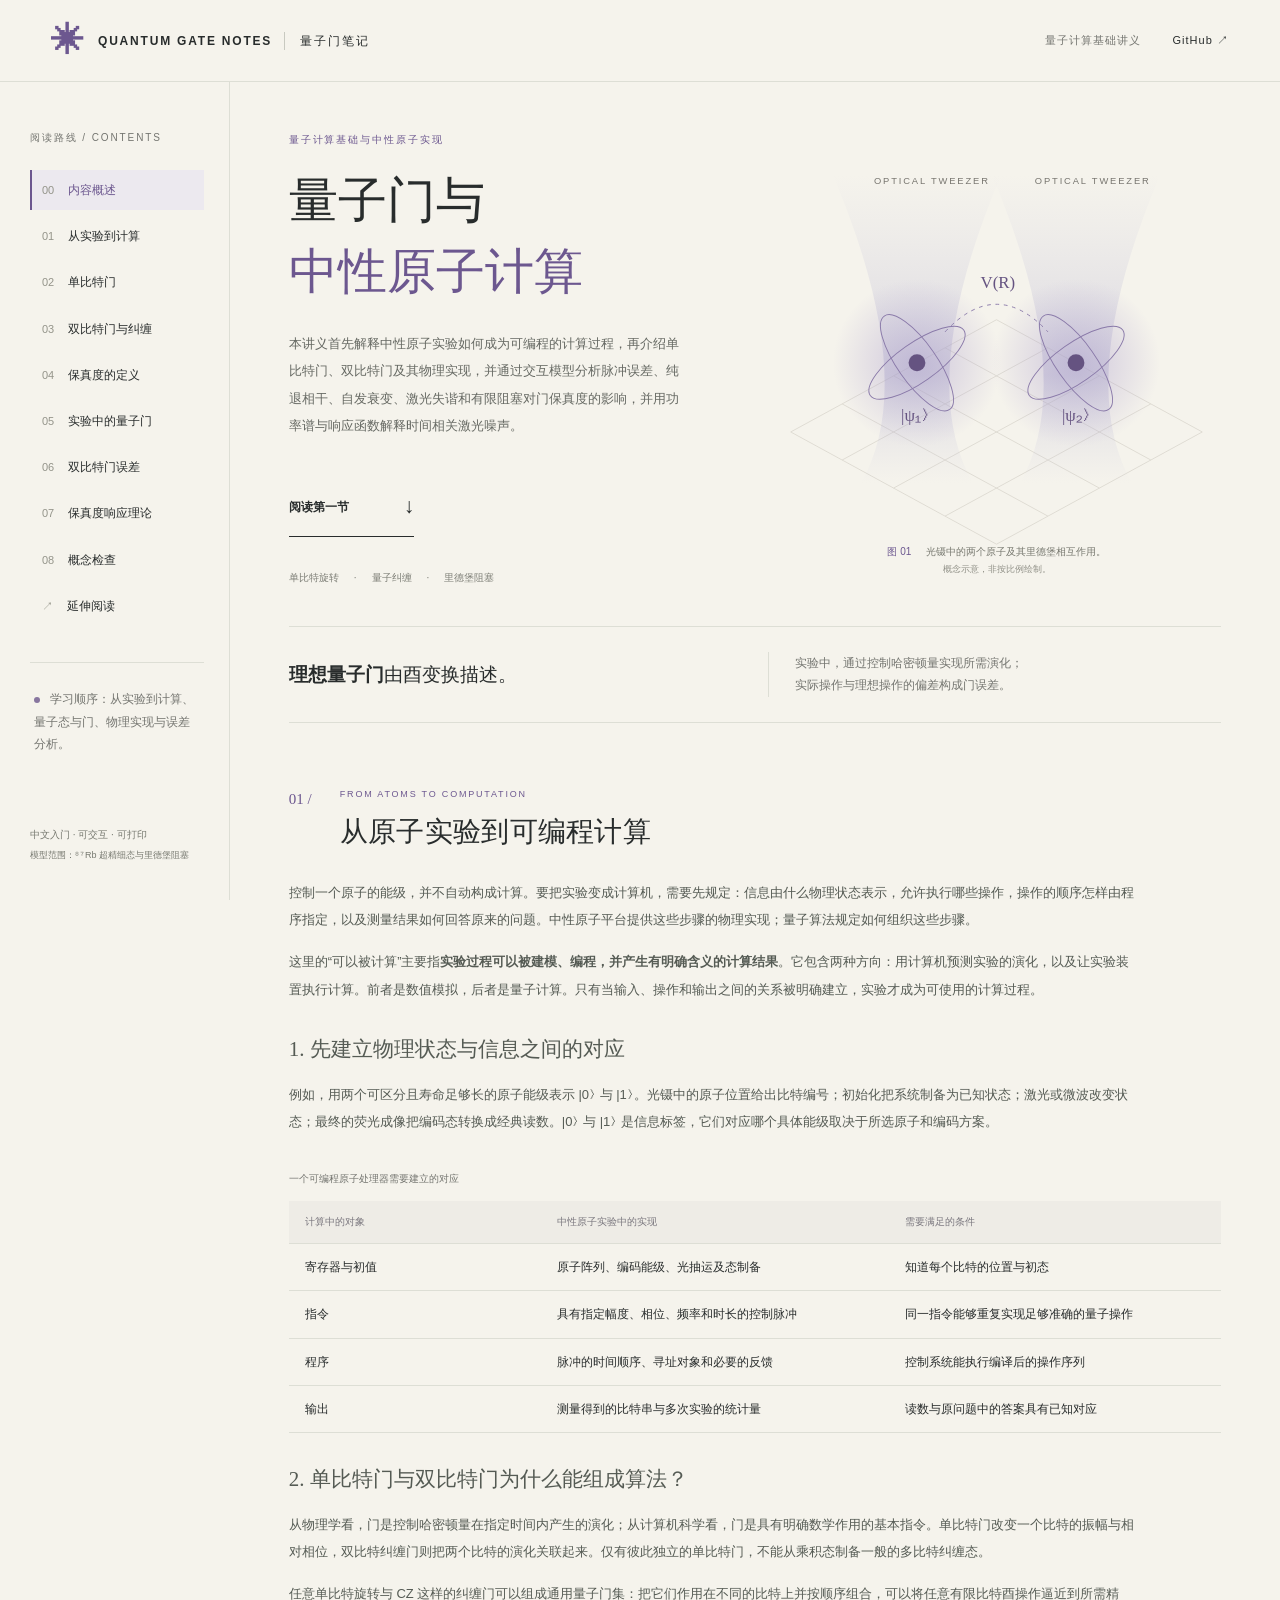
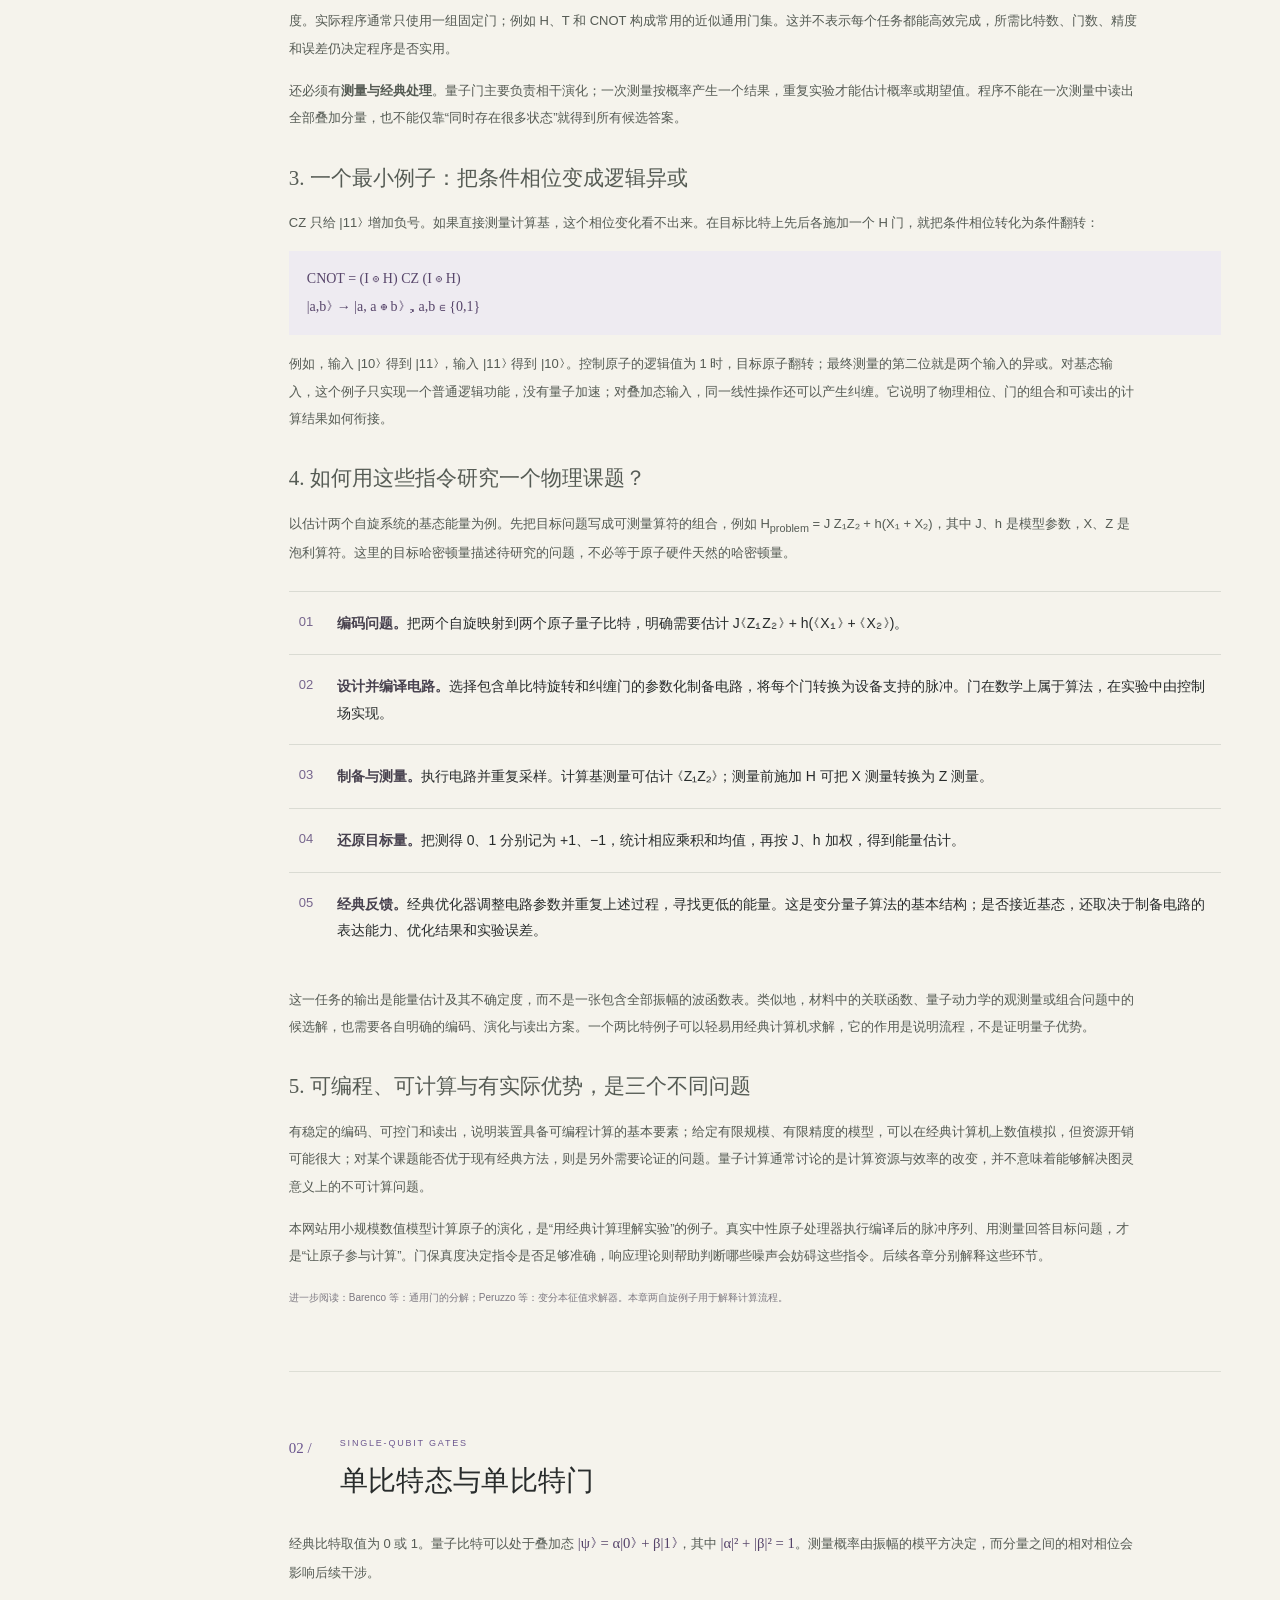
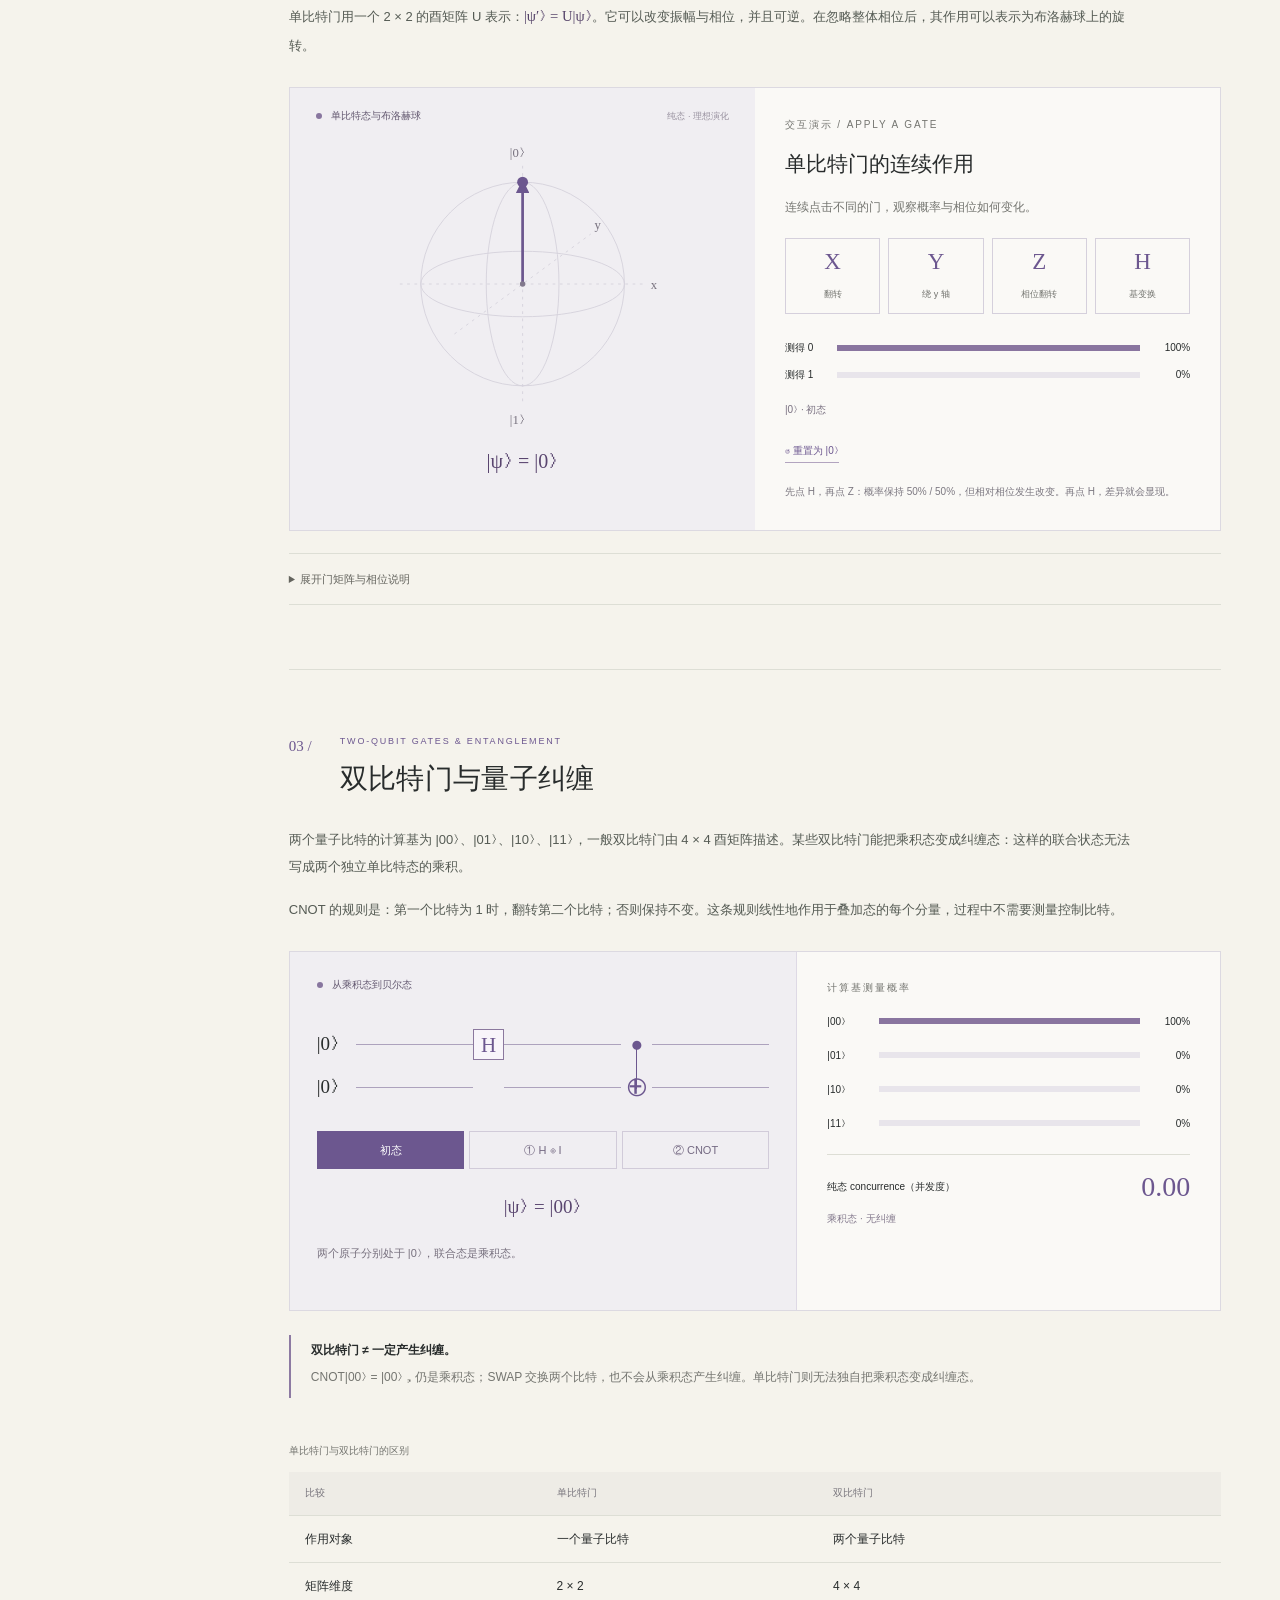
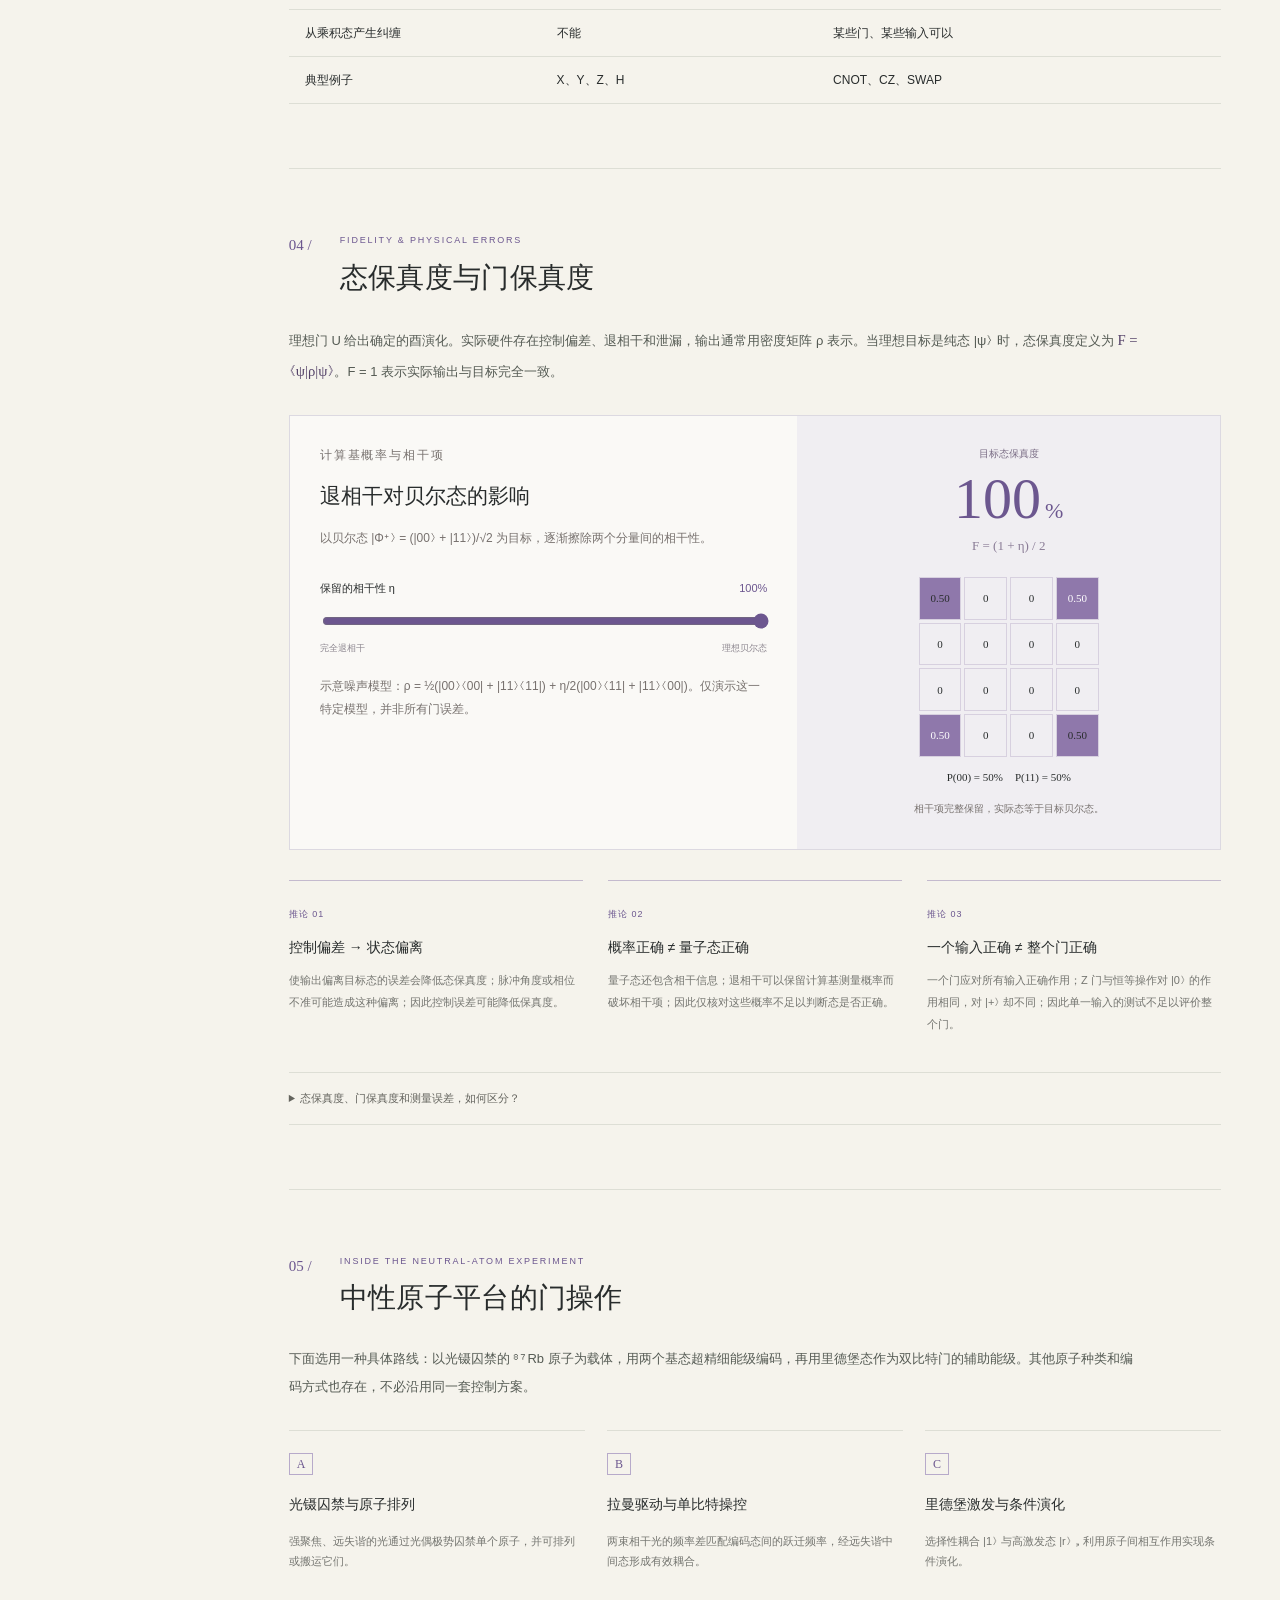
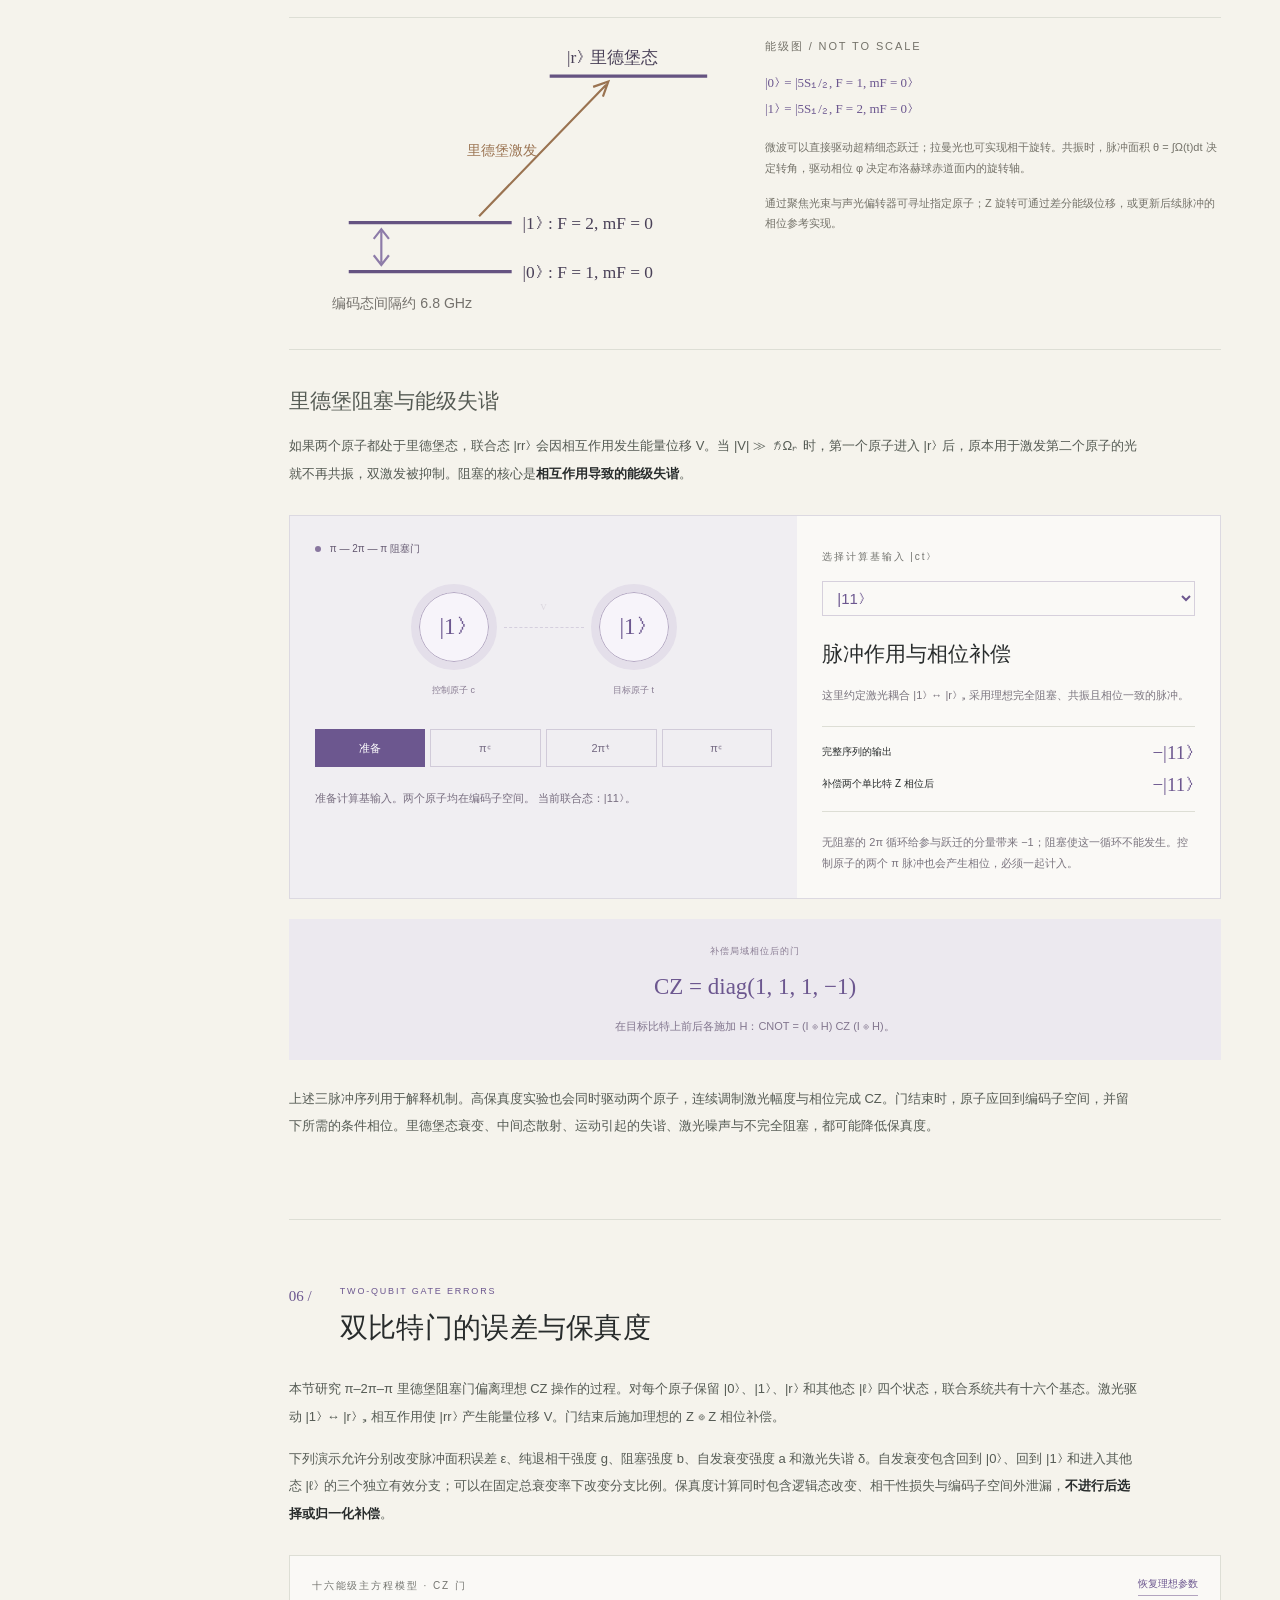
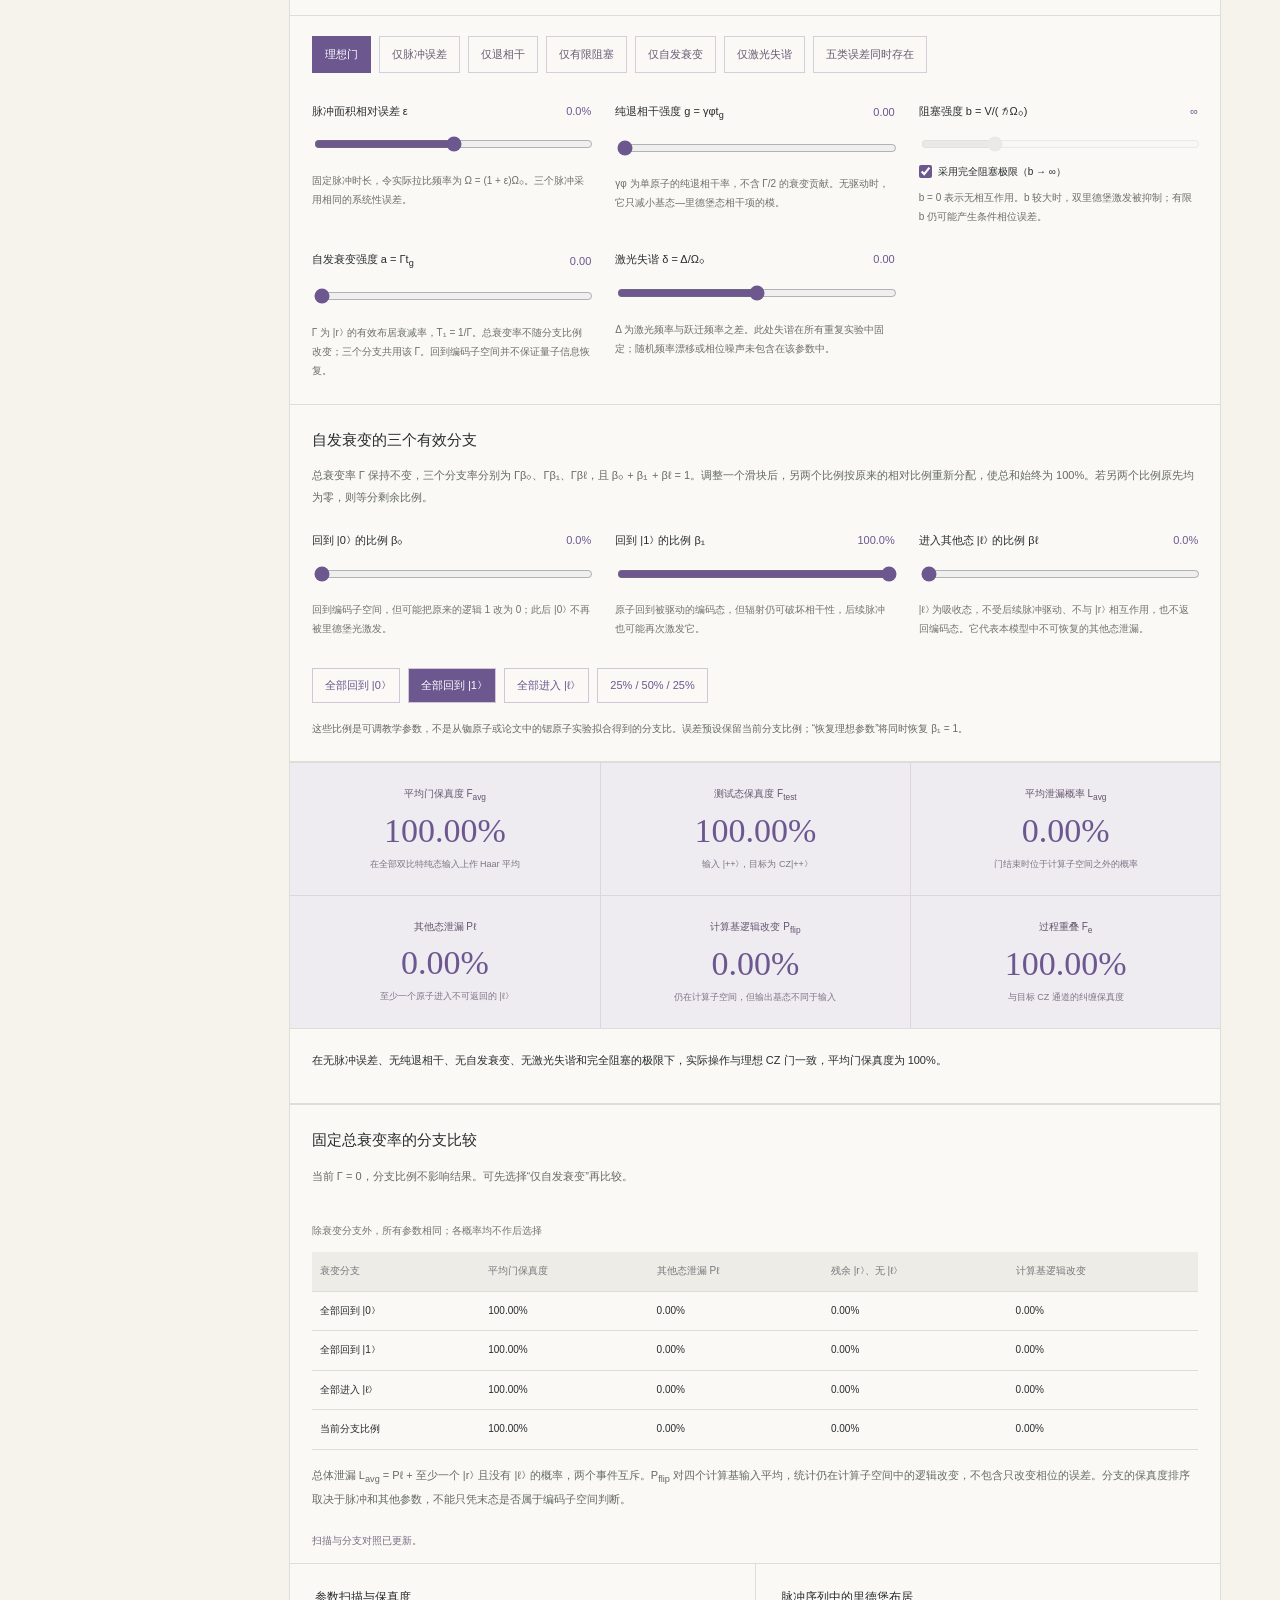
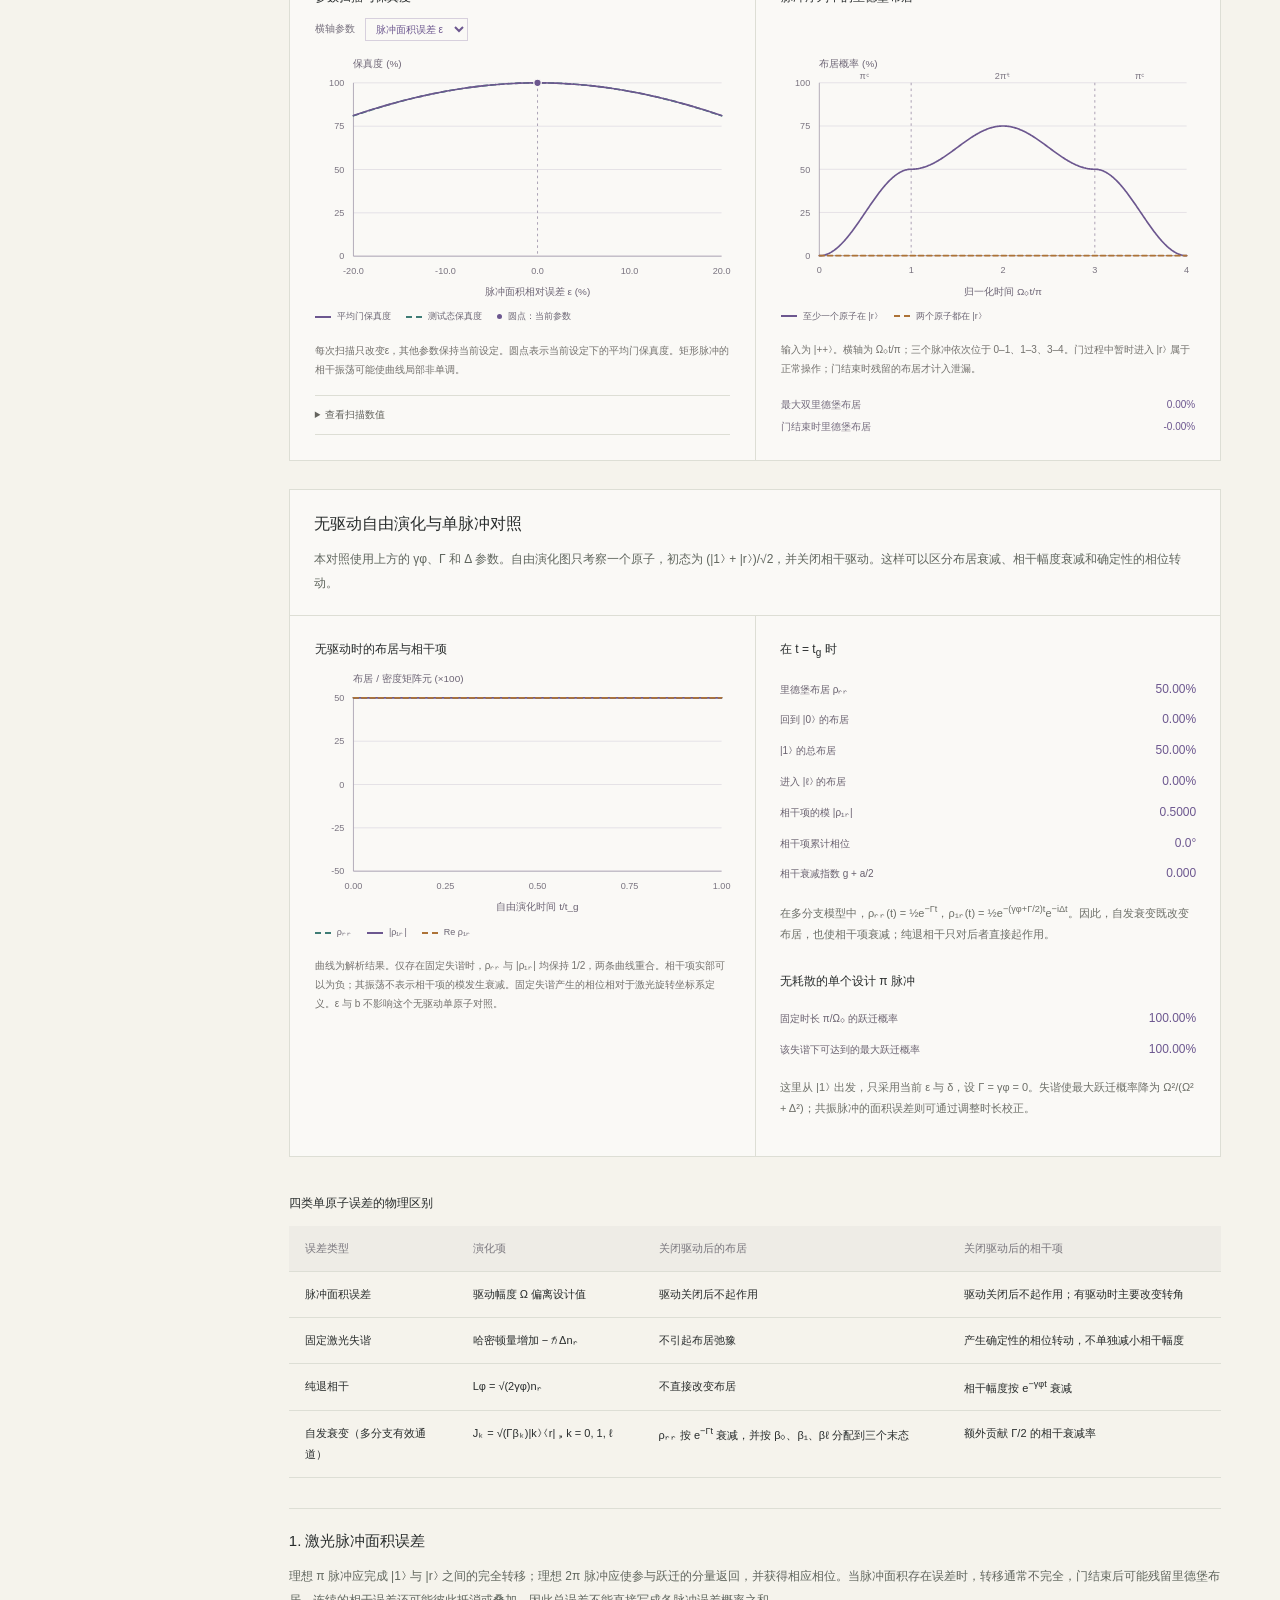
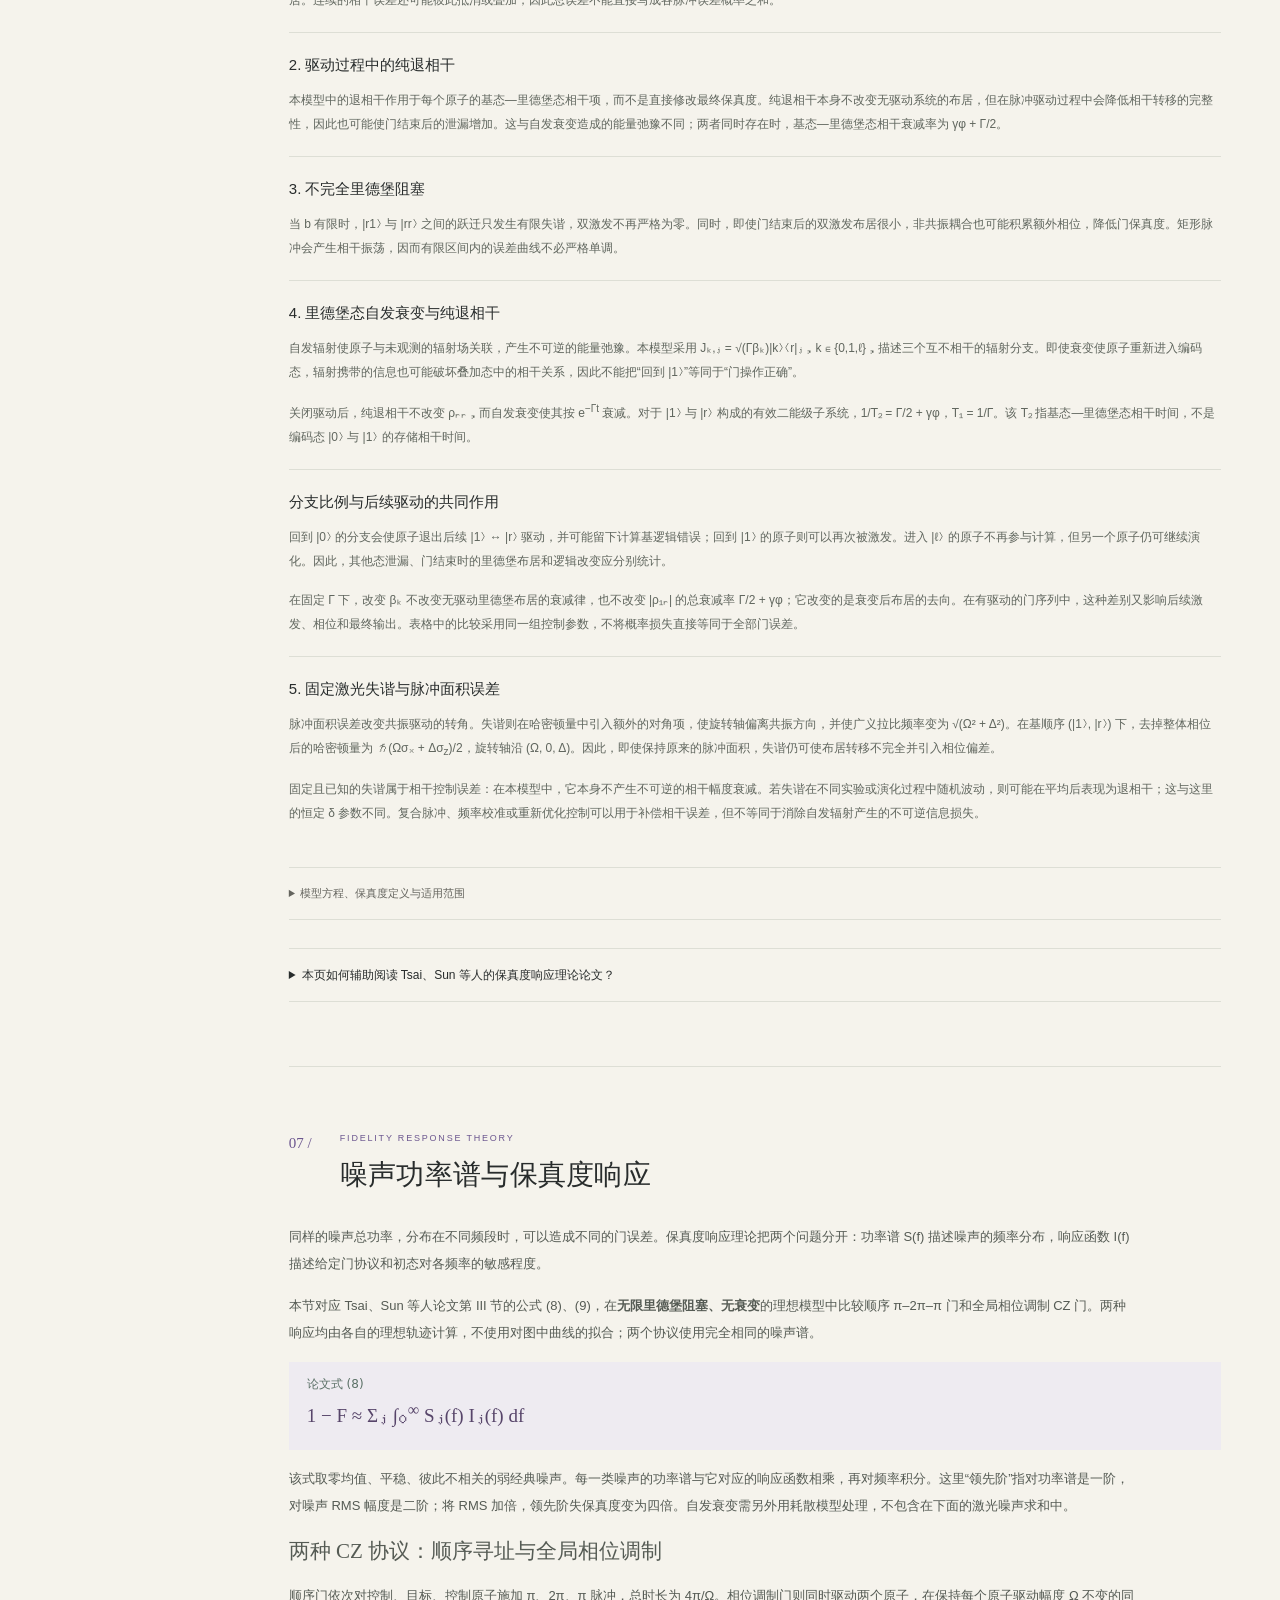
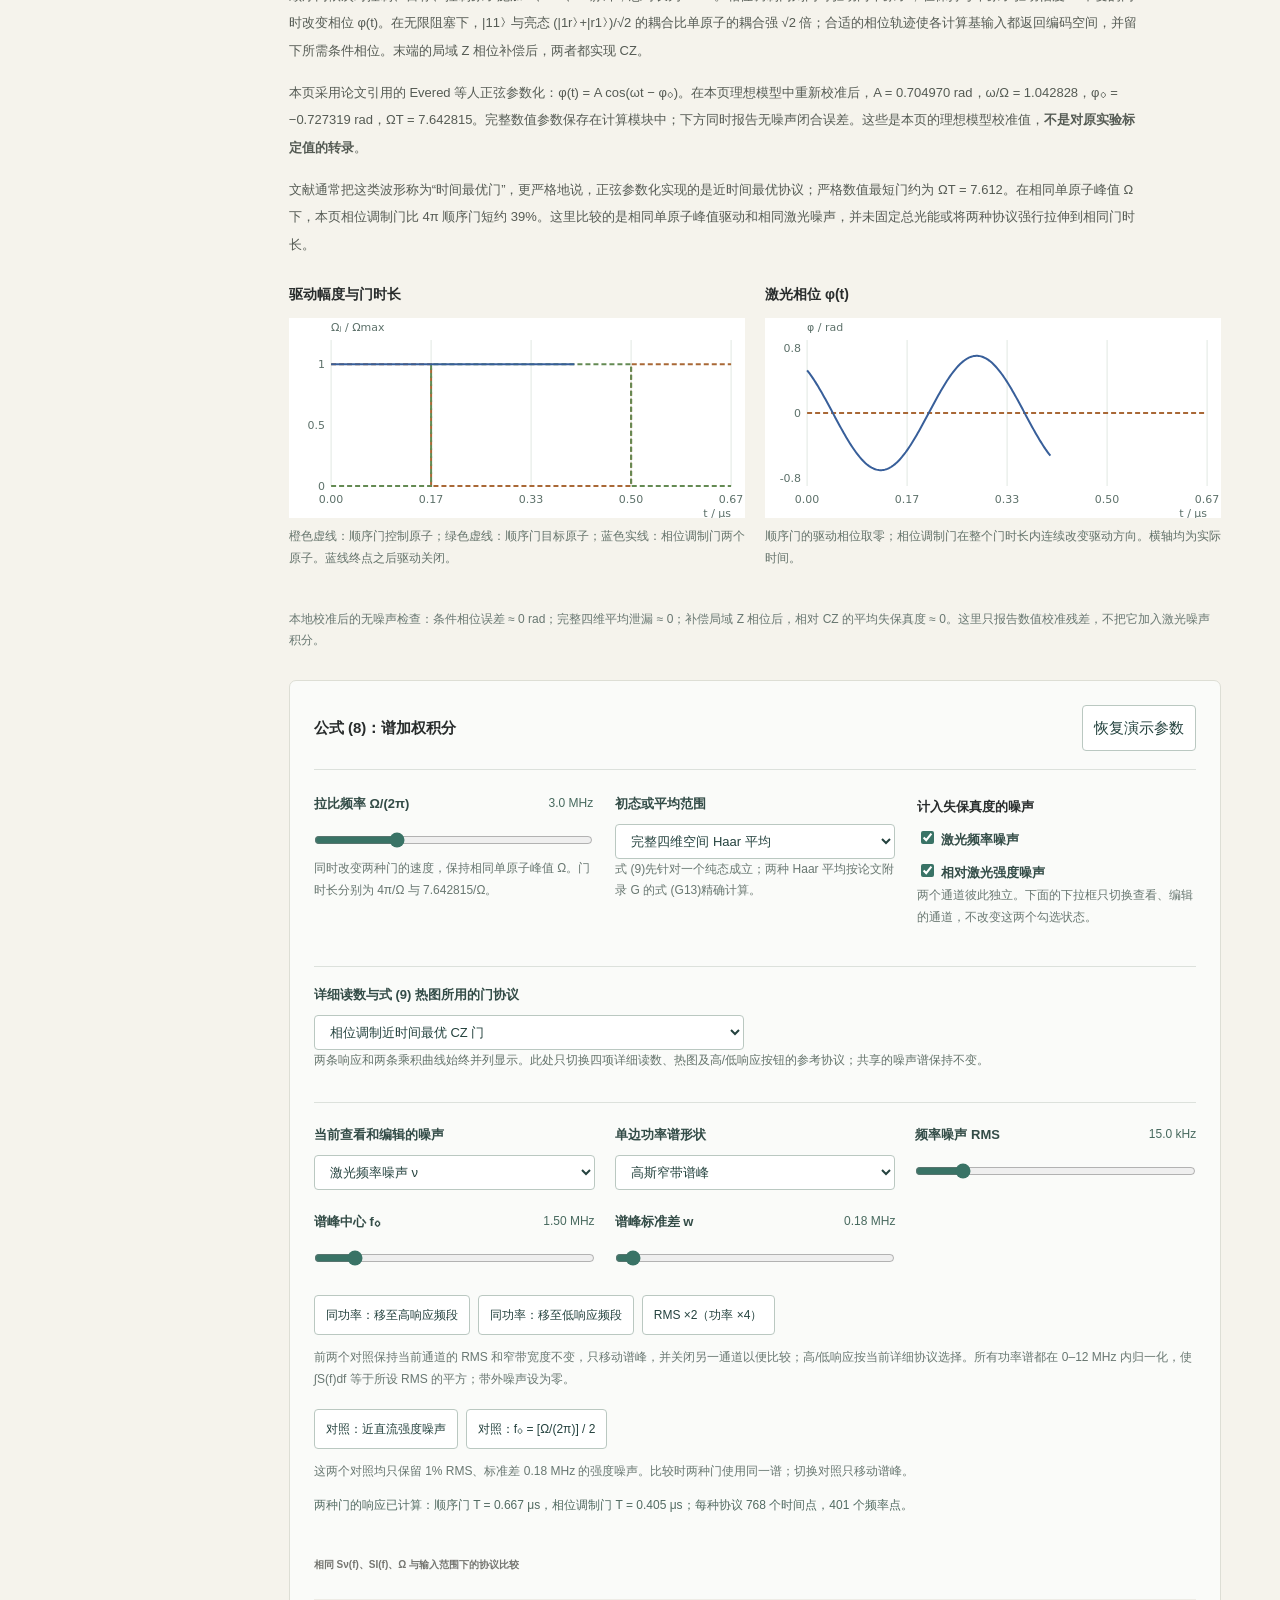
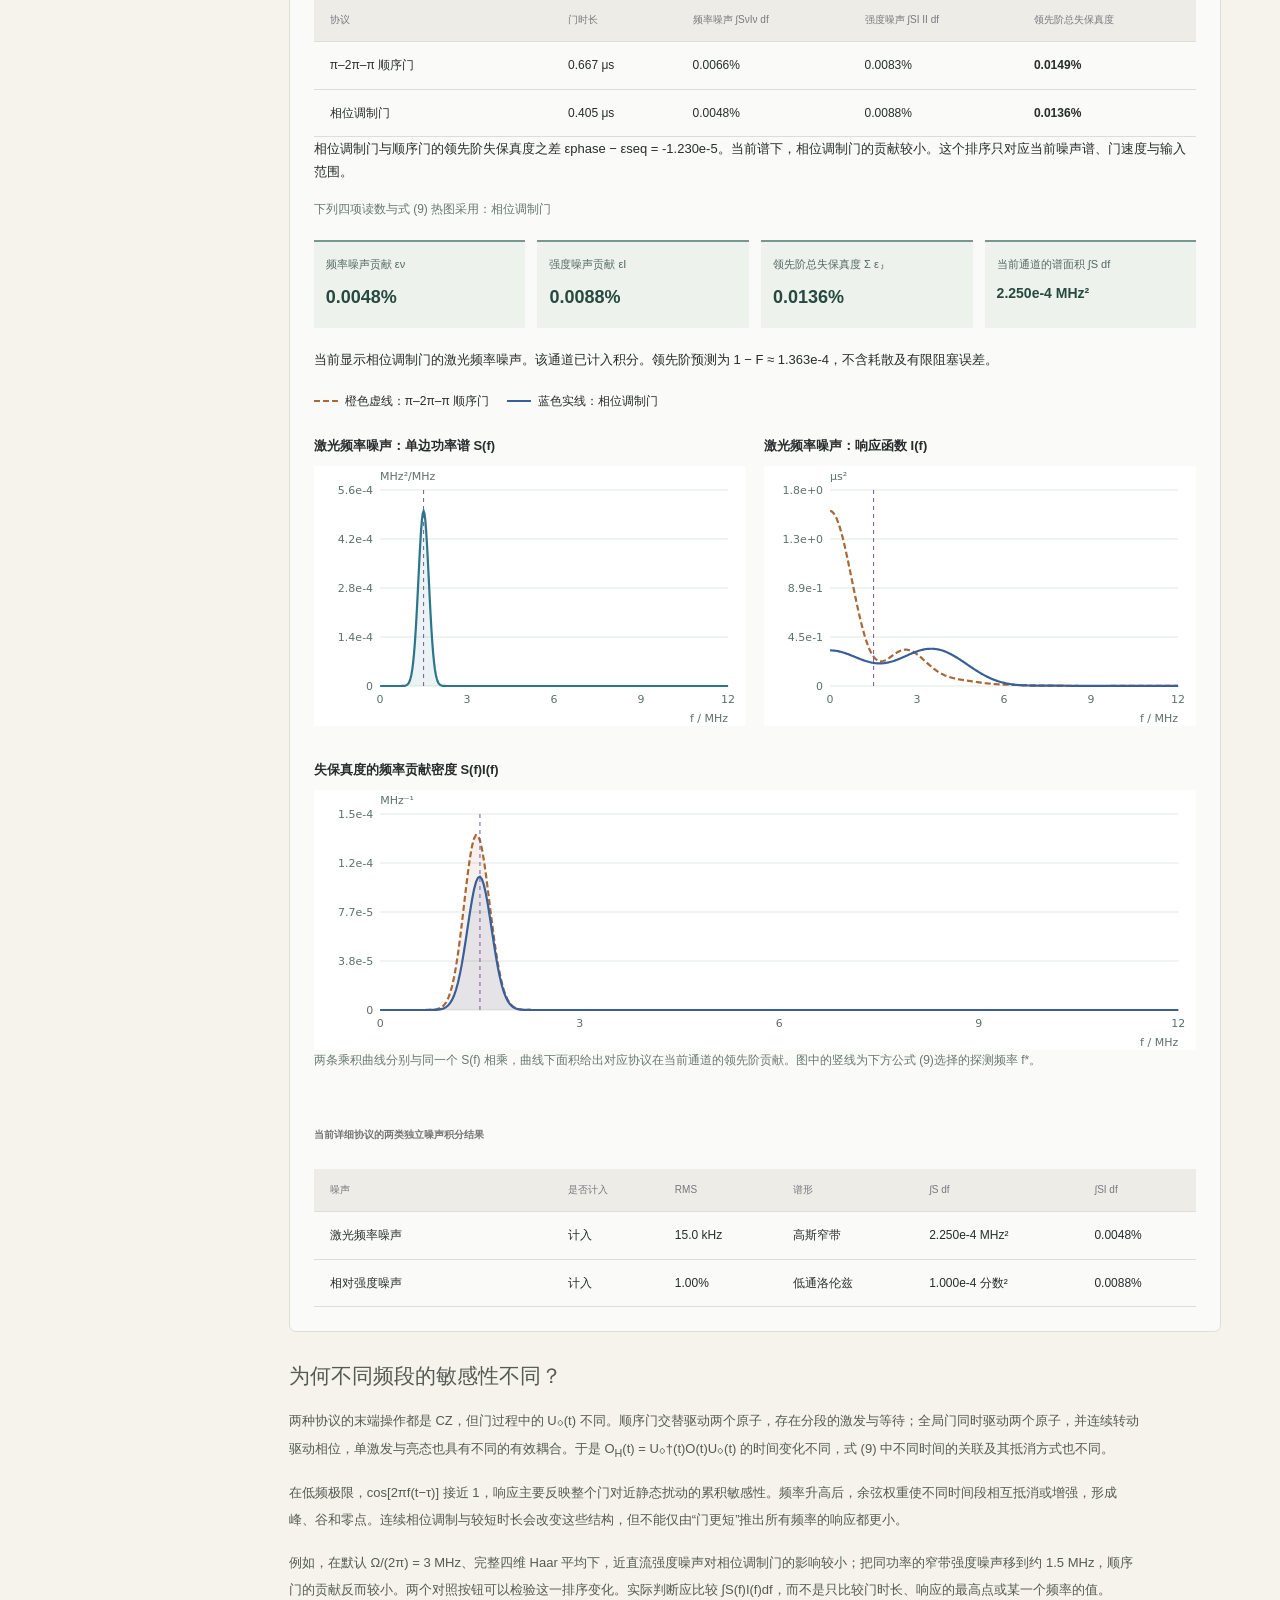
==== commit b0b6257b: "Explain programmable atom computing and compare phase-modulated CZ noise responses" ====
--- a/index.html
+++ b/index.html
@@ -4,19 +4,30 @@
   <meta charset="utf-8"><meta name="viewport" content="width=device-width,initial-scale=1">
   <meta name="description" content="介绍单比特门、双比特门、保真度与中性原子实现，并用十六能级模型演示脉冲面积误差、纯退相干、自发衰变、激光失谐、有限里德堡阻塞及噪声功率谱与保真度响应。">
   <meta name="theme-color" content="#f5f3ec"><title>量子门与中性原子计算：基础、实现与误差分析</title>
-  <link rel="icon" href="./favicon.svg" type="image/svg+xml"><link rel="stylesheet" href="./style.css"><link rel="stylesheet" href="./errors.css?v=branching-1"><link rel="stylesheet" href="./frt.css?v=frt-1">
-  <script type="module" src="./app.mjs"></script><script type="module" src="./error-demo.mjs?v=branching-1"></script><script type="module" src="./frt-demo.mjs?v=frt-1"></script>
+  <link rel="icon" href="./favicon.svg" type="image/svg+xml"><link rel="stylesheet" href="./style.css"><link rel="stylesheet" href="./errors.css?v=branching-1"><link rel="stylesheet" href="./frt.css?v=protocol-1">
+  <script type="module" src="./app.mjs"></script><script type="module" src="./error-demo.mjs?v=branching-1"></script><script type="module" src="./frt-demo.mjs?v=protocol-1"></script>
 </head>
 <body>
 <a class="skip" href="#main">跳到正文</a>
 <header class="topbar"><a class="brand" href="#"><span class="brand-icon">✳</span> QUANTUM GATE NOTES <span class="brand-cn">量子门笔记</span></a><div class="top-actions"><span>量子计算基础讲义</span><a href="https://github.com/sputnik-odyssey/neutral-atom-gates" target="_blank" rel="noopener noreferrer">GitHub ↗</a></div></header>
 <div class="page-layout">
-<aside class="sidebar"><div class="small-label">阅读路线 / CONTENTS</div><nav aria-label="章节目录"><a href="#overview" class="active"><span>00</span> 内容概述</a><a href="#single"><span>01</span> 单比特门</a><a href="#double"><span>02</span> 双比特门与纠缠</a><a href="#fidelity"><span>03</span> 保真度的定义</a><a href="#atoms"><span>04</span> 实验中的量子门</a><a href="#gate-errors"><span>05</span> 双比特门误差</a><a href="#frt"><span>06</span> 保真度响应理论</a><a href="#check"><span>07</span> 概念检查</a><a href="#references"><span>↗</span> 延伸阅读</a></nav><div class="side-note"><span class="dot"></span> 学习顺序：量子态与门操作、保真度定义、物理实现与误差分析。</div><div class="side-bottom">中文入门 · 可交互 · 可打印<br><span>模型范围：⁸⁷Rb 超精细态与里德堡阻塞</span></div></aside>
+<aside class="sidebar"><div class="small-label">阅读路线 / CONTENTS</div><nav aria-label="章节目录"><a href="#overview" class="active"><span>00</span> 内容概述</a><a href="#computable"><span>01</span> 从实验到计算</a><a href="#single"><span>02</span> 单比特门</a><a href="#double"><span>03</span> 双比特门与纠缠</a><a href="#fidelity"><span>04</span> 保真度的定义</a><a href="#atoms"><span>05</span> 实验中的量子门</a><a href="#gate-errors"><span>06</span> 双比特门误差</a><a href="#frt"><span>07</span> 保真度响应理论</a><a href="#check"><span>08</span> 概念检查</a><a href="#references"><span>↗</span> 延伸阅读</a></nav><div class="side-note"><span class="dot"></span> 学习顺序：从实验到计算、量子态与门、物理实现与误差分析。</div><div class="side-bottom">中文入门 · 可交互 · 可打印<br><span>模型范围：⁸⁷Rb 超精细态与里德堡阻塞</span></div></aside>
 <main id="main">
-<section class="hero" id="overview"><div class="hero-copy"><p class="eyebrow">量子计算基础与中性原子实现</p><h1>量子门与<br><span>中性原子计算</span></h1><p class="hero-description">本讲义介绍单比特门、双比特门及其在中性原子平台上的物理实现，并通过交互模型分析脉冲误差、纯退相干、自发衰变、激光失谐和有限阻塞对门保真度的影响，并用功率谱与响应函数解释时间相关激光噪声。</p><a class="primary-link" href="#single">阅读第一节 <span>↓</span></a><div class="hero-tags"><span>单比特旋转</span><span>量子纠缠</span><span>里德堡阻塞</span></div></div><div class="hero-figure"><svg viewBox="0 0 480 420" role="img" aria-label="两个光镊中的原子及其通过里德堡态产生的相互作用示意，非按比例绘制"><defs><radialGradient id="glow"><stop stop-color="#a79acb" stop-opacity=".5"/><stop offset="1" stop-color="#a79acb" stop-opacity="0"/></radialGradient><linearGradient id="beam" x2="0" y2="1"><stop stop-color="#c3c2dc" stop-opacity="0"/><stop offset=".65" stop-color="#aba8cb" stop-opacity=".4"/><stop offset="1" stop-color="#c3c2dc" stop-opacity="0"/></linearGradient></defs><g fill="none" stroke="#dedbd3"><path d="M20 310 240 190 460 310 240 430Z"/><path d="M75 280 295 400M130 250 350 370M185 220 405 340M75 340 295 220M130 370 350 250M185 400 405 280"/></g><path d="M65 35 Q158 255 95 365 L215 365 Q152 255 245 35Z" fill="url(#beam)"/><path d="M235 35 Q328 255 265 365 L385 365 Q322 255 415 35Z" fill="url(#beam)"/><circle cx="155" cy="236" r="90" fill="url(#glow)"/><circle cx="325" cy="236" r="90" fill="url(#glow)"/><g fill="none" stroke="#8a7aa9"><ellipse cx="155" cy="236" rx="61" ry="21" transform="rotate(-35 155 236)"/><ellipse cx="155" cy="236" rx="61" ry="21" transform="rotate(55 155 236)"/><ellipse cx="325" cy="236" rx="61" ry="21" transform="rotate(-35 325 236)"/><ellipse cx="325" cy="236" rx="61" ry="21" transform="rotate(55 325 236)"/><path d="M185 203 Q240 144 295 203" stroke-dasharray="4 5"/></g><g fill="#655381"><circle cx="155" cy="236" r="9"/><circle cx="325" cy="236" r="9"/></g><g font-family="Georgia,serif" fill="#655381" font-size="18"><text x="223" y="156">V(R)</text><text x="138" y="298">|ψ₁⟩</text><text x="310" y="298">|ψ₂⟩</text></g><g fill="#77756f" font-family="sans-serif" font-size="10" letter-spacing="2"><text x="109" y="45">OPTICAL TWEEZER</text><text x="281" y="45">OPTICAL TWEEZER</text></g></svg><p><span>图 01</span> 光镊中的两个原子及其里德堡相互作用。<br><small>概念示意，非按比例绘制。</small></p></div></section>
+<section class="hero" id="overview"><div class="hero-copy"><p class="eyebrow">量子计算基础与中性原子实现</p><h1>量子门与<br><span>中性原子计算</span></h1><p class="hero-description">本讲义首先解释中性原子实验如何成为可编程的计算过程，再介绍单比特门、双比特门及其物理实现，并通过交互模型分析脉冲误差、纯退相干、自发衰变、激光失谐和有限阻塞对门保真度的影响，并用功率谱与响应函数解释时间相关激光噪声。</p><a class="primary-link" href="#computable">阅读第一节 <span>↓</span></a><div class="hero-tags"><span>单比特旋转</span><span>量子纠缠</span><span>里德堡阻塞</span></div></div><div class="hero-figure"><svg viewBox="0 0 480 420" role="img" aria-label="两个光镊中的原子及其通过里德堡态产生的相互作用示意，非按比例绘制"><defs><radialGradient id="glow"><stop stop-color="#a79acb" stop-opacity=".5"/><stop offset="1" stop-color="#a79acb" stop-opacity="0"/></radialGradient><linearGradient id="beam" x2="0" y2="1"><stop stop-color="#c3c2dc" stop-opacity="0"/><stop offset=".65" stop-color="#aba8cb" stop-opacity=".4"/><stop offset="1" stop-color="#c3c2dc" stop-opacity="0"/></linearGradient></defs><g fill="none" stroke="#dedbd3"><path d="M20 310 240 190 460 310 240 430Z"/><path d="M75 280 295 400M130 250 350 370M185 220 405 340M75 340 295 220M130 370 350 250M185 400 405 280"/></g><path d="M65 35 Q158 255 95 365 L215 365 Q152 255 245 35Z" fill="url(#beam)"/><path d="M235 35 Q328 255 265 365 L385 365 Q322 255 415 35Z" fill="url(#beam)"/><circle cx="155" cy="236" r="90" fill="url(#glow)"/><circle cx="325" cy="236" r="90" fill="url(#glow)"/><g fill="none" stroke="#8a7aa9"><ellipse cx="155" cy="236" rx="61" ry="21" transform="rotate(-35 155 236)"/><ellipse cx="155" cy="236" rx="61" ry="21" transform="rotate(55 155 236)"/><ellipse cx="325" cy="236" rx="61" ry="21" transform="rotate(-35 325 236)"/><ellipse cx="325" cy="236" rx="61" ry="21" transform="rotate(55 325 236)"/><path d="M185 203 Q240 144 295 203" stroke-dasharray="4 5"/></g><g fill="#655381"><circle cx="155" cy="236" r="9"/><circle cx="325" cy="236" r="9"/></g><g font-family="Georgia,serif" fill="#655381" font-size="18"><text x="223" y="156">V(R)</text><text x="138" y="298">|ψ₁⟩</text><text x="310" y="298">|ψ₂⟩</text></g><g fill="#77756f" font-family="sans-serif" font-size="10" letter-spacing="2"><text x="109" y="45">OPTICAL TWEEZER</text><text x="281" y="45">OPTICAL TWEEZER</text></g></svg><p><span>图 01</span> 光镊中的两个原子及其里德堡相互作用。<br><small>概念示意，非按比例绘制。</small></p></div></section>
 <div class="intro-strip"><p><b>理想量子门</b>由酉变换描述。</p><p>实验中，通过控制哈密顿量实现所需演化；<br>实际操作与理想操作的偏差构成门误差。</p></div>
 
-<section class="chapter" id="single"><div class="chapter-heading"><span class="chapter-number">01 /</span><div><p class="eyebrow">SINGLE-QUBIT GATES</p><h2>单比特态与单比特门</h2></div></div><div class="prose"><p>经典比特取值为 0 或 1。量子比特可以处于叠加态 <span class="math">|ψ⟩ = α|0⟩ + β|1⟩</span>，其中 <span class="math">|α|² + |β|² = 1</span>。测量概率由振幅的模平方决定，而分量之间的相对相位会影响后续干涉。</p><p>单比特门用一个 2 × 2 的酉矩阵 U 表示：<span class="math">|ψ′⟩ = U|ψ⟩</span>。它可以改变振幅与相位，并且可逆。在忽略整体相位后，其作用可以表示为布洛赫球上的旋转。</p></div>
+<section class="chapter" id="computable">
+ <div class="chapter-heading"><span class="chapter-number">01 /</span><div><p class="eyebrow">FROM ATOMS TO COMPUTATION</p><h2>从原子实验到可编程计算</h2></div></div>
+ <div class="prose"><p>控制一个原子的能级，并不自动构成计算。要把实验变成计算机，需要先规定：信息由什么物理状态表示，允许执行哪些操作，操作的顺序怎样由程序指定，以及测量结果如何回答原来的问题。中性原子平台提供这些步骤的物理实现；量子算法规定如何组织这些步骤。</p><p>这里的“可以被计算”主要指<strong>实验过程可以被建模、编程，并产生有明确含义的计算结果</strong>。它包含两种方向：用计算机预测实验的演化，以及让实验装置执行计算。前者是数值模拟，后者是量子计算。只有当输入、操作和输出之间的关系被明确建立，实验才成为可使用的计算过程。</p><h3>1. 先建立物理状态与信息之间的对应</h3><p>例如，用两个可区分且寿命足够长的原子能级表示 |0⟩ 与 |1⟩。光镊中的原子位置给出比特编号；初始化把系统制备为已知状态；激光或微波改变状态；最终的荧光成像把编码态转换成经典读数。|0⟩ 与 |1⟩ 是信息标签，它们对应哪个具体能级取决于所选原子和编码方案。</p></div>
+ <div class="comparison"><table><caption>一个可编程原子处理器需要建立的对应</caption><thead><tr><th>计算中的对象</th><th>中性原子实验中的实现</th><th>需要满足的条件</th></tr></thead><tbody><tr><th>寄存器与初值</th><td>原子阵列、编码能级、光抽运及态制备</td><td>知道每个比特的位置与初态</td></tr><tr><th>指令</th><td>具有指定幅度、相位、频率和时长的控制脉冲</td><td>同一指令能够重复实现足够准确的量子操作</td></tr><tr><th>程序</th><td>脉冲的时间顺序、寻址对象和必要的反馈</td><td>控制系统能执行编译后的操作序列</td></tr><tr><th>输出</th><td>测量得到的比特串与多次实验的统计量</td><td>读数与原问题中的答案具有已知对应</td></tr></tbody></table></div>
+ <div class="prose"><h3>2. 单比特门与双比特门为什么能组成算法？</h3><p>从物理学看，门是控制哈密顿量在指定时间内产生的演化；从计算机科学看，门是具有明确数学作用的基本指令。单比特门改变一个比特的振幅与相对相位，双比特纠缠门则把两个比特的演化关联起来。仅有彼此独立的单比特门，不能从乘积态制备一般的多比特纠缠态。</p><p>任意单比特旋转与 CZ 这样的纠缠门可以组成通用量子门集：把它们作用在不同的比特上并按顺序组合，可以将任意有限比特酉操作逼近到所需精度。实际程序通常只使用一组固定门；例如 H、T 和 CNOT 构成常用的近似通用门集。这并不表示每个任务都能高效完成，所需比特数、门数、精度和误差仍决定程序是否实用。</p><p>还必须有<strong>测量与经典处理</strong>。量子门主要负责相干演化；一次测量按概率产生一个结果，重复实验才能估计概率或期望值。程序不能在一次测量中读出全部叠加分量，也不能仅靠“同时存在很多状态”就得到所有候选答案。</p><h3>3. 一个最小例子：把条件相位变成逻辑异或</h3><p>CZ 只给 |11⟩ 增加负号。如果直接测量计算基，这个相位变化看不出来。在目标比特上先后各施加一个 H 门，就把条件相位转化为条件翻转：</p></div>
+ <div class="equation">CNOT = (I ⊗ H) CZ (I ⊗ H)<br>|a,b⟩ → |a, a ⊕ b⟩，a,b ∈ {0,1}</div>
+ <div class="prose"><p>例如，输入 |10⟩ 得到 |11⟩，输入 |11⟩ 得到 |10⟩。控制原子的逻辑值为 1 时，目标原子翻转；最终测量的第二位就是两个输入的异或。对基态输入，这个例子只实现一个普通逻辑功能，没有量子加速；对叠加态输入，同一线性操作还可以产生纠缠。它说明了物理相位、门的组合和可读出的计算结果如何衔接。</p><h3>4. 如何用这些指令研究一个物理课题？</h3><p>以估计两个自旋系统的基态能量为例。先把目标问题写成可测量算符的组合，例如 H<sub>problem</sub> = J Z₁Z₂ + h(X₁ + X₂)，其中 J、h 是模型参数，X、Z 是泡利算符。这里的目标哈密顿量描述待研究的问题，不必等于原子硬件天然的哈密顿量。</p></div>
+ <ol class="computing-pipeline"><li><b>编码问题。</b>把两个自旋映射到两个原子量子比特，明确需要估计 J⟨Z₁Z₂⟩ + h(⟨X₁⟩ + ⟨X₂⟩)。</li><li><b>设计并编译电路。</b>选择包含单比特旋转和纠缠门的参数化制备电路，将每个门转换为设备支持的脉冲。门在数学上属于算法，在实验中由控制场实现。</li><li><b>制备与测量。</b>执行电路并重复采样。计算基测量可估计 ⟨Z₁Z₂⟩；测量前施加 H 可把 X 测量转换为 Z 测量。</li><li><b>还原目标量。</b>把测得 0、1 分别记为 +1、−1，统计相应乘积和均值，再按 J、h 加权，得到能量估计。</li><li><b>经典反馈。</b>经典优化器调整电路参数并重复上述过程，寻找更低的能量。这是变分量子算法的基本结构；是否接近基态，还取决于制备电路的表达能力、优化结果和实验误差。</li></ol>
+ <div class="prose"><p>这一任务的输出是能量估计及其不确定度，而不是一张包含全部振幅的波函数表。类似地，材料中的关联函数、量子动力学的观测量或组合问题中的候选解，也需要各自明确的编码、演化与读出方案。一个两比特例子可以轻易用经典计算机求解，它的作用是说明流程，不是证明量子优势。</p><h3>5. 可编程、可计算与有实际优势，是三个不同问题</h3><p>有稳定的编码、可控门和读出，说明装置具备可编程计算的基本要素；给定有限规模、有限精度的模型，可以在经典计算机上数值模拟，但资源开销可能很大；对某个课题能否优于现有经典方法，则是另外需要论证的问题。量子计算通常讨论的是计算资源与效率的改变，并不意味着能够解决图灵意义上的不可计算问题。</p><p>本网站用小规模数值模型计算原子的演化，是“用经典计算理解实验”的例子。真实中性原子处理器执行编译后的脉冲序列、用测量回答目标问题，才是“让原子参与计算”。门保真度决定指令是否足够准确，响应理论则帮助判断哪些噪声会妨碍这些指令。后续各章分别解释这些环节。</p><p class="hint">进一步阅读：<a href="https://arxiv.org/abs/quant-ph/9503016" target="_blank" rel="noopener noreferrer">Barenco 等：通用门的分解</a>；<a href="https://arxiv.org/abs/1304.3061" target="_blank" rel="noopener noreferrer">Peruzzo 等：变分本征值求解器</a>。本章两自旋例子用于解释计算流程。</p></div>
+</section>
+
+<section class="chapter" id="single"><div class="chapter-heading"><span class="chapter-number">02 /</span><div><p class="eyebrow">SINGLE-QUBIT GATES</p><h2>单比特态与单比特门</h2></div></div><div class="prose"><p>经典比特取值为 0 或 1。量子比特可以处于叠加态 <span class="math">|ψ⟩ = α|0⟩ + β|1⟩</span>，其中 <span class="math">|α|² + |β|² = 1</span>。测量概率由振幅的模平方决定，而分量之间的相对相位会影响后续干涉。</p><p>单比特门用一个 2 × 2 的酉矩阵 U 表示：<span class="math">|ψ′⟩ = U|ψ⟩</span>。它可以改变振幅与相位，并且可逆。在忽略整体相位后，其作用可以表示为布洛赫球上的旋转。</p></div>
 <div class="lab single-lab"><div class="lab-visual"><div class="lab-heading"><span class="live-dot"></span> 单比特态与布洛赫球 <span class="subtle">纯态 · 理想演化</span></div><svg id="bloch" viewBox="0 0 400 330" role="img" aria-label="当前单比特纯态的布洛赫球投影"><defs><marker id="arrow" viewBox="0 0 10 10" refX="8" refY="5" markerWidth="5" markerHeight="5" orient="auto"><path d="M0 0 10 5 0 10Z" fill="#6c578f"/></marker></defs><g fill="none" stroke="#d6d2dc"><circle cx="200" cy="165" r="112"/><ellipse cx="200" cy="165" rx="112" ry="36"/><ellipse cx="200" cy="165" rx="40" ry="112"/><path d="M200 35V295M65 165H335M125 220 275 110" stroke-dasharray="3 5"/></g><g fill="#77717e" font-size="14" font-family="Georgia,serif"><text x="186" y="25">|0⟩</text><text x="186" y="319">|1⟩</text><text x="341" y="170">x</text><text x="279" y="104">y</text></g><line id="state-vector" x1="200" y1="165" x2="200" y2="53" stroke="#6c578f" stroke-width="3" marker-end="url(#arrow)"/><circle id="state-tip" cx="200" cy="53" r="6" fill="#6c578f"/><circle cx="200" cy="165" r="3" fill="#82798d"/></svg><div class="state-display" id="single-state" aria-live="polite">|ψ⟩ = |0⟩</div></div><div class="lab-controls"><p class="small-label">交互演示 / APPLY A GATE</p><h3>单比特门的连续作用</h3><p>连续点击不同的门，观察概率与相位如何变化。</p><div class="gate-buttons" role="group" aria-label="应用单比特门"><button data-gate="X"><b>X</b><span>翻转</span></button><button data-gate="Y"><b>Y</b><span>绕 y 轴</span></button><button data-gate="Z"><b>Z</b><span>相位翻转</span></button><button data-gate="H"><b>H</b><span>基变换</span></button></div><div class="probability-row"><span>测得 0</span><div class="bar-track"><i id="p0-bar"></i></div><b id="p0-text">100%</b></div><div class="probability-row"><span>测得 1</span><div class="bar-track"><i id="p1-bar"></i></div><b id="p1-text">0%</b></div><p id="single-history" class="history">初态 |0⟩</p><button class="text-button" id="single-reset">↺ 重置为 |0⟩</button><p class="hint">先点 H，再点 Z：概率保持 50% / 50%，但相对相位发生改变。再点 H，差异就会显现。</p></div></div>
 <details><summary>展开门矩阵与相位说明</summary><div class="details-body matrix-grid"><div><b>X</b><pre>⎡ 0  1 ⎤
 ⎣ 1  0 ⎦</pre></div><div><b>Y</b><pre>⎡ 0 −i ⎤
@@ -25,15 +36,15 @@
 1/√2 ⎣ 1 −1 ⎦</pre></div><p>整体相位不改变可观测结果；相对相位会影响干涉。H 门满足 H|0⟩ = (|0⟩ + |1⟩)/√2，H|1⟩ = (|0⟩ − |1⟩)/√2。</p></div></details>
 </section>
 
-<section class="chapter" id="double"><div class="chapter-heading"><span class="chapter-number">02 /</span><div><p class="eyebrow">TWO-QUBIT GATES & ENTANGLEMENT</p><h2>双比特门与量子纠缠</h2></div></div><div class="prose"><p>两个量子比特的计算基为 |00⟩、|01⟩、|10⟩、|11⟩，一般双比特门由 4 × 4 酉矩阵描述。某些双比特门能把乘积态变成纠缠态：这样的联合状态无法写成两个独立单比特态的乘积。</p><p>CNOT 的规则是：第一个比特为 1 时，翻转第二个比特；否则保持不变。这条规则线性地作用于叠加态的每个分量，过程中不需要测量控制比特。</p></div><div class="lab bell-lab"><div class="bell-main"><div class="lab-heading"><span class="live-dot"></span> 从乘积态到贝尔态</div><div class="circuit" aria-label="初态为零零，先在第一个比特施加H，再施加CNOT"><div><span>|0⟩</span><i></i><b class="circuit-h">H</b><i></i><b class="control-node">●</b><i></i></div><div><span>|0⟩</span><i></i><b class="empty-gate"></b><i></i><b class="target-node">⊕</b><i></i></div></div><div class="step-buttons" role="group" aria-label="纠缠制备步骤"><button data-bell="0" class="selected" aria-pressed="true">初态</button><button data-bell="1" aria-pressed="false">① H ⊗ I</button><button data-bell="2" aria-pressed="false">② CNOT</button></div><div class="state-display" id="bell-state" aria-live="polite">|ψ⟩ = |00⟩</div><p id="bell-explanation">两个原子分别处于 |0⟩，联合态是乘积态。</p></div><div class="bell-results"><p class="small-label">计算基测量概率</p><div id="bell-bars"></div><div class="entanglement-indicator"><span>纯态 concurrence（并发度）</span><b id="concurrence">0.00</b><small id="entanglement-label">乘积态 · 无纠缠</small></div></div></div><div class="note"><b>双比特门 ≠ 一定产生纠缠。</b><p>CNOT|00⟩ = |00⟩，仍是乘积态；SWAP 交换两个比特，也不会从乘积态产生纠缠。单比特门则无法独自把乘积态变成纠缠态。</p></div><div class="comparison"><table><caption>单比特门与双比特门的区别</caption><thead><tr><th>比较</th><th>单比特门</th><th>双比特门</th></tr></thead><tbody><tr><th>作用对象</th><td>一个量子比特</td><td>两个量子比特</td></tr><tr><th>矩阵维度</th><td>2 × 2</td><td>4 × 4</td></tr><tr><th>从乘积态产生纠缠</th><td>不能</td><td>某些门、某些输入可以</td></tr><tr><th>典型例子</th><td>X、Y、Z、H</td><td>CNOT、CZ、SWAP</td></tr></tbody></table></div></section>
+<section class="chapter" id="double"><div class="chapter-heading"><span class="chapter-number">03 /</span><div><p class="eyebrow">TWO-QUBIT GATES & ENTANGLEMENT</p><h2>双比特门与量子纠缠</h2></div></div><div class="prose"><p>两个量子比特的计算基为 |00⟩、|01⟩、|10⟩、|11⟩，一般双比特门由 4 × 4 酉矩阵描述。某些双比特门能把乘积态变成纠缠态：这样的联合状态无法写成两个独立单比特态的乘积。</p><p>CNOT 的规则是：第一个比特为 1 时，翻转第二个比特；否则保持不变。这条规则线性地作用于叠加态的每个分量，过程中不需要测量控制比特。</p></div><div class="lab bell-lab"><div class="bell-main"><div class="lab-heading"><span class="live-dot"></span> 从乘积态到贝尔态</div><div class="circuit" aria-label="初态为零零，先在第一个比特施加H，再施加CNOT"><div><span>|0⟩</span><i></i><b class="circuit-h">H</b><i></i><b class="control-node">●</b><i></i></div><div><span>|0⟩</span><i></i><b class="empty-gate"></b><i></i><b class="target-node">⊕</b><i></i></div></div><div class="step-buttons" role="group" aria-label="纠缠制备步骤"><button data-bell="0" class="selected" aria-pressed="true">初态</button><button data-bell="1" aria-pressed="false">① H ⊗ I</button><button data-bell="2" aria-pressed="false">② CNOT</button></div><div class="state-display" id="bell-state" aria-live="polite">|ψ⟩ = |00⟩</div><p id="bell-explanation">两个原子分别处于 |0⟩，联合态是乘积态。</p></div><div class="bell-results"><p class="small-label">计算基测量概率</p><div id="bell-bars"></div><div class="entanglement-indicator"><span>纯态 concurrence（并发度）</span><b id="concurrence">0.00</b><small id="entanglement-label">乘积态 · 无纠缠</small></div></div></div><div class="note"><b>双比特门 ≠ 一定产生纠缠。</b><p>CNOT|00⟩ = |00⟩，仍是乘积态；SWAP 交换两个比特，也不会从乘积态产生纠缠。单比特门则无法独自把乘积态变成纠缠态。</p></div><div class="comparison"><table><caption>单比特门与双比特门的区别</caption><thead><tr><th>比较</th><th>单比特门</th><th>双比特门</th></tr></thead><tbody><tr><th>作用对象</th><td>一个量子比特</td><td>两个量子比特</td></tr><tr><th>矩阵维度</th><td>2 × 2</td><td>4 × 4</td></tr><tr><th>从乘积态产生纠缠</th><td>不能</td><td>某些门、某些输入可以</td></tr><tr><th>典型例子</th><td>X、Y、Z、H</td><td>CNOT、CZ、SWAP</td></tr></tbody></table></div></section>
 
-<section class="chapter" id="fidelity"><div class="chapter-heading"><span class="chapter-number">03 /</span><div><p class="eyebrow">FIDELITY & PHYSICAL ERRORS</p><h2>态保真度与门保真度</h2></div></div><div class="prose"><p>理想门 U 给出确定的酉演化。实际硬件存在控制偏差、退相干和泄漏，输出通常用密度矩阵 ρ 表示。当理想目标是纯态 |ψ⟩ 时，态保真度定义为 <span class="math">F = ⟨ψ|ρ|ψ⟩</span>。F = 1 表示实际输出与目标完全一致。</p></div><div class="lab fidelity-lab"><div><p class="small-label">计算基概率与相干项</p><h3>退相干对贝尔态的影响</h3><p>以贝尔态 |Φ⁺⟩ = (|00⟩ + |11⟩)/√2 为目标，逐渐擦除两个分量间的相干性。</p><label class="slider-label" for="coherence">保留的相干性 η <output id="coherence-value" for="coherence">100%</output></label><input id="coherence" type="range" min="0" max="100" value="100"><div class="range-labels"><span>完全退相干</span><span>理想贝尔态</span></div><p class="hint">示意噪声模型：ρ = ½(|00⟩⟨00| + |11⟩⟨11|) + η/2(|00⟩⟨11| + |11⟩⟨00|)。仅演示这一特定模型，并非所有门误差。</p></div><div class="fidelity-results" aria-live="polite"><div class="fidelity-value"><span>目标态保真度</span><b id="fidelity-value">100<span>%</span></b><small>F = (1 + η) / 2</small></div><div class="density-grid" id="density-grid" aria-label="密度矩阵实部，基顺序为00、01、10、11"></div><div class="constant-probabilities"><span>P(00) = 50%</span><span>P(11) = 50%</span></div><p id="coherence-explanation">相干项完整保留，实际态等于目标贝尔态。</p></div></div><div class="reasoning-list"><article><span>推论 01</span><h3>控制偏差 → 状态偏离</h3><p>使输出偏离目标态的误差会降低态保真度；脉冲角度或相位不准可能造成这种偏离；因此控制误差可能降低保真度。</p></article><article><span>推论 02</span><h3>概率正确 ≠ 量子态正确</h3><p>量子态还包含相干信息；退相干可以保留计算基测量概率而破坏相干项；因此仅核对这些概率不足以判断态是否正确。</p></article><article><span>推论 03</span><h3>一个输入正确 ≠ 整个门正确</h3><p>一个门应对所有输入正确作用；Z 门与恒等操作对 |0⟩ 的作用相同，对 |+⟩ 却不同；因此单一输入的测试不足以评价整个门。</p></article></div><details><summary>态保真度、门保真度和测量误差，如何区分？</summary><div class="details-body"><p><b>态保真度</b>比较一个实际输出与目标态。<b>平均门保真度</b>则把实际操作与理想操作对纯态输入的输出保真度，按均匀（Haar）分布平均，评价整个操作。</p><p>态制备和测量误差（SPAM）会影响实验读数；它们需要与门操作本身的误差区分。测量的随机性本身是量子理论的正常预测，并不等于门发生了错误。</p><p>若其他条件相当，操作持续更久、暴露于噪声更长，通常更容易积累误差。双比特门在许多平台上更复杂，但“保真度必然更低”不是数学定理。</p></div></details></section>
+<section class="chapter" id="fidelity"><div class="chapter-heading"><span class="chapter-number">04 /</span><div><p class="eyebrow">FIDELITY & PHYSICAL ERRORS</p><h2>态保真度与门保真度</h2></div></div><div class="prose"><p>理想门 U 给出确定的酉演化。实际硬件存在控制偏差、退相干和泄漏，输出通常用密度矩阵 ρ 表示。当理想目标是纯态 |ψ⟩ 时，态保真度定义为 <span class="math">F = ⟨ψ|ρ|ψ⟩</span>。F = 1 表示实际输出与目标完全一致。</p></div><div class="lab fidelity-lab"><div><p class="small-label">计算基概率与相干项</p><h3>退相干对贝尔态的影响</h3><p>以贝尔态 |Φ⁺⟩ = (|00⟩ + |11⟩)/√2 为目标，逐渐擦除两个分量间的相干性。</p><label class="slider-label" for="coherence">保留的相干性 η <output id="coherence-value" for="coherence">100%</output></label><input id="coherence" type="range" min="0" max="100" value="100"><div class="range-labels"><span>完全退相干</span><span>理想贝尔态</span></div><p class="hint">示意噪声模型：ρ = ½(|00⟩⟨00| + |11⟩⟨11|) + η/2(|00⟩⟨11| + |11⟩⟨00|)。仅演示这一特定模型，并非所有门误差。</p></div><div class="fidelity-results" aria-live="polite"><div class="fidelity-value"><span>目标态保真度</span><b id="fidelity-value">100<span>%</span></b><small>F = (1 + η) / 2</small></div><div class="density-grid" id="density-grid" aria-label="密度矩阵实部，基顺序为00、01、10、11"></div><div class="constant-probabilities"><span>P(00) = 50%</span><span>P(11) = 50%</span></div><p id="coherence-explanation">相干项完整保留，实际态等于目标贝尔态。</p></div></div><div class="reasoning-list"><article><span>推论 01</span><h3>控制偏差 → 状态偏离</h3><p>使输出偏离目标态的误差会降低态保真度；脉冲角度或相位不准可能造成这种偏离；因此控制误差可能降低保真度。</p></article><article><span>推论 02</span><h3>概率正确 ≠ 量子态正确</h3><p>量子态还包含相干信息；退相干可以保留计算基测量概率而破坏相干项；因此仅核对这些概率不足以判断态是否正确。</p></article><article><span>推论 03</span><h3>一个输入正确 ≠ 整个门正确</h3><p>一个门应对所有输入正确作用；Z 门与恒等操作对 |0⟩ 的作用相同，对 |+⟩ 却不同；因此单一输入的测试不足以评价整个门。</p></article></div><details><summary>态保真度、门保真度和测量误差，如何区分？</summary><div class="details-body"><p><b>态保真度</b>比较一个实际输出与目标态。<b>平均门保真度</b>则把实际操作与理想操作对纯态输入的输出保真度，按均匀（Haar）分布平均，评价整个操作。</p><p>态制备和测量误差（SPAM）会影响实验读数；它们需要与门操作本身的误差区分。测量的随机性本身是量子理论的正常预测，并不等于门发生了错误。</p><p>若其他条件相当，操作持续更久、暴露于噪声更长，通常更容易积累误差。双比特门在许多平台上更复杂，但“保真度必然更低”不是数学定理。</p></div></details></section>
 
-<section class="chapter" id="atoms"><div class="chapter-heading"><span class="chapter-number">04 /</span><div><p class="eyebrow">INSIDE THE NEUTRAL-ATOM EXPERIMENT</p><h2>中性原子平台的门操作</h2></div></div><div class="prose"><p>下面选用一种具体路线：以光镊囚禁的 ⁸⁷Rb 原子为载体，用两个基态超精细能级编码，再用里德堡态作为双比特门的辅助能级。其他原子种类和编码方式也存在，不必沿用同一套控制方案。</p></div><div class="apparatus-grid"><article><span class="apparatus-number">A</span><h3>光镊囚禁与原子排列</h3><p>强聚焦、远失谐的光通过光偶极势囚禁单个原子，并可排列或搬运它们。</p></article><article><span class="apparatus-number">B</span><h3>拉曼驱动与单比特操控</h3><p>两束相干光的频率差匹配编码态间的跃迁频率，经远失谐中间态形成有效耦合。</p></article><article><span class="apparatus-number">C</span><h3>里德堡激发与条件演化</h3><p>选择性耦合 |1⟩ 与高激发态 |r⟩，利用原子间相互作用实现条件演化。</p></article></div><div class="energy-panel"><div class="energy-diagram"><svg viewBox="0 0 420 260" role="img" aria-label="铷原子编码能级和辅助里德堡能级，非按能量比例绘制"><g stroke="#655381" stroke-width="3"><path d="M55 215H205M55 170H205M240 35H385"/></g><g fill="#4a4158" font-size="16" font-family="Georgia,serif"><text x="215" y="221">|0⟩ : F = 1, mF = 0</text><text x="215" y="176">|1⟩ : F = 2, mF = 0</text><text x="256" y="23">|r⟩ 里德堡态</text></g><path d="M85 207V178M78 185 85 176 92 185M78 200 85 209 92 200" fill="none" stroke="#8d7ba8" stroke-width="2"/><path d="M175 164 292 43M280 45 294 40 289 54" fill="none" stroke="#9a7351" stroke-width="2"/><text x="40" y="249" font-size="13" fill="#74716c">编码态间隔约 6.8 GHz</text><text x="164" y="108" font-size="13" fill="#9a7351">里德堡激发</text></svg></div><div><p class="small-label">能级图 / NOT TO SCALE</p><p class="math">|0⟩ = |5S₁/₂, F = 1, mF = 0⟩<br>|1⟩ = |5S₁/₂, F = 2, mF = 0⟩</p><p>微波可以直接驱动超精细态跃迁；拉曼光也可实现相干旋转。共振时，脉冲面积 θ = ∫Ω(t)dt 决定转角，驱动相位 φ 决定布洛赫球赤道面内的旋转轴。</p><p>通过聚焦光束与声光偏转器可寻址指定原子；Z 旋转可通过差分能级位移，或更新后续脉冲的相位参考实现。</p></div></div><div class="prose"><h3>里德堡阻塞与能级失谐</h3><p>如果两个原子都处于里德堡态，联合态 |rr⟩ 会因相互作用发生能量位移 V。当 |V| ≫ ℏΩᵣ 时，第一个原子进入 |r⟩ 后，原本用于激发第二个原子的光就不再共振，双激发被抑制。阻塞的核心是<b>相互作用导致的能级失谐</b>。</p></div>
+<section class="chapter" id="atoms"><div class="chapter-heading"><span class="chapter-number">05 /</span><div><p class="eyebrow">INSIDE THE NEUTRAL-ATOM EXPERIMENT</p><h2>中性原子平台的门操作</h2></div></div><div class="prose"><p>下面选用一种具体路线：以光镊囚禁的 ⁸⁷Rb 原子为载体，用两个基态超精细能级编码，再用里德堡态作为双比特门的辅助能级。其他原子种类和编码方式也存在，不必沿用同一套控制方案。</p></div><div class="apparatus-grid"><article><span class="apparatus-number">A</span><h3>光镊囚禁与原子排列</h3><p>强聚焦、远失谐的光通过光偶极势囚禁单个原子，并可排列或搬运它们。</p></article><article><span class="apparatus-number">B</span><h3>拉曼驱动与单比特操控</h3><p>两束相干光的频率差匹配编码态间的跃迁频率，经远失谐中间态形成有效耦合。</p></article><article><span class="apparatus-number">C</span><h3>里德堡激发与条件演化</h3><p>选择性耦合 |1⟩ 与高激发态 |r⟩，利用原子间相互作用实现条件演化。</p></article></div><div class="energy-panel"><div class="energy-diagram"><svg viewBox="0 0 420 260" role="img" aria-label="铷原子编码能级和辅助里德堡能级，非按能量比例绘制"><g stroke="#655381" stroke-width="3"><path d="M55 215H205M55 170H205M240 35H385"/></g><g fill="#4a4158" font-size="16" font-family="Georgia,serif"><text x="215" y="221">|0⟩ : F = 1, mF = 0</text><text x="215" y="176">|1⟩ : F = 2, mF = 0</text><text x="256" y="23">|r⟩ 里德堡态</text></g><path d="M85 207V178M78 185 85 176 92 185M78 200 85 209 92 200" fill="none" stroke="#8d7ba8" stroke-width="2"/><path d="M175 164 292 43M280 45 294 40 289 54" fill="none" stroke="#9a7351" stroke-width="2"/><text x="40" y="249" font-size="13" fill="#74716c">编码态间隔约 6.8 GHz</text><text x="164" y="108" font-size="13" fill="#9a7351">里德堡激发</text></svg></div><div><p class="small-label">能级图 / NOT TO SCALE</p><p class="math">|0⟩ = |5S₁/₂, F = 1, mF = 0⟩<br>|1⟩ = |5S₁/₂, F = 2, mF = 0⟩</p><p>微波可以直接驱动超精细态跃迁；拉曼光也可实现相干旋转。共振时，脉冲面积 θ = ∫Ω(t)dt 决定转角，驱动相位 φ 决定布洛赫球赤道面内的旋转轴。</p><p>通过聚焦光束与声光偏转器可寻址指定原子；Z 旋转可通过差分能级位移，或更新后续脉冲的相位参考实现。</p></div></div><div class="prose"><h3>里德堡阻塞与能级失谐</h3><p>如果两个原子都处于里德堡态，联合态 |rr⟩ 会因相互作用发生能量位移 V。当 |V| ≫ ℏΩᵣ 时，第一个原子进入 |r⟩ 后，原本用于激发第二个原子的光就不再共振，双激发被抑制。阻塞的核心是<b>相互作用导致的能级失谐</b>。</p></div>
 <div class="lab rydberg-lab"><div class="rydberg-stage"><div class="lab-heading"><span class="live-dot"></span> π — 2π — π 阻塞门</div><div class="atom-pair"><div><div class="atom-circle" id="control-atom">|1⟩</div><span>控制原子 c</span></div><div class="interaction-link" id="interaction-link"><span>V</span><i></i></div><div><div class="atom-circle" id="target-atom">|1⟩</div><span>目标原子 t</span></div></div><div class="pulse-track" role="group" aria-label="里德堡脉冲步骤"><button data-pulse="0" class="selected" aria-pressed="true">准备</button><button data-pulse="1" aria-pressed="false">πᶜ</button><button data-pulse="2" aria-pressed="false">2πᵗ</button><button data-pulse="3" aria-pressed="false">πᶜ</button></div><div class="pulse-caption" id="pulse-caption" aria-live="polite"></div></div><div class="rydberg-controls"><label class="small-label" for="rydberg-input">选择计算基输入 |ct⟩</label><select id="rydberg-input"><option value="00">|00⟩</option><option value="01">|01⟩</option><option value="10">|10⟩</option><option value="11" selected>|11⟩</option></select><h3>脉冲作用与相位补偿</h3><p>这里约定激光耦合 |1⟩ ↔ |r⟩，采用理想完全阻塞、共振且相位一致的脉冲。</p><div class="phase-result"><span>完整序列的输出</span><b id="raw-phase">−|11⟩</b><span>补偿两个单比特 Z 相位后</span><b id="corrected-phase">−|11⟩</b></div><p class="hint">无阻塞的 2π 循环给参与跃迁的分量带来 −1；阻塞使这一循环不能发生。控制原子的两个 π 脉冲也会产生相位，必须一起计入。</p></div></div><div class="formula-note"><span>补偿局域相位后的门</span><b>CZ = diag(1, 1, 1, −1)</b><p>在目标比特上前后各施加 H：CNOT = (I ⊗ H) CZ (I ⊗ H)。</p></div><div class="prose"><p>上述三脉冲序列用于解释机制。高保真度实验也会同时驱动两个原子，连续调制激光幅度与相位完成 CZ。门结束时，原子应回到编码子空间，并留下所需的条件相位。里德堡态衰变、中间态散射、运动引起的失谐、激光噪声与不完全阻塞，都可能降低保真度。</p></div></section>
 
 <section class="chapter" id="gate-errors">
-  <div class="chapter-heading"><span class="chapter-number">05 /</span><div><p class="eyebrow">TWO-QUBIT GATE ERRORS</p><h2>双比特门的误差与保真度</h2></div></div>
+  <div class="chapter-heading"><span class="chapter-number">06 /</span><div><p class="eyebrow">TWO-QUBIT GATE ERRORS</p><h2>双比特门的误差与保真度</h2></div></div>
   <div class="prose">
     <p>本节研究 π–2π–π 里德堡阻塞门偏离理想 CZ 操作的过程。对每个原子保留 |0⟩、|1⟩、|r⟩ 和其他态 |ℓ⟩ 四个状态，联合系统共有十六个基态。激光驱动 |1⟩ ↔ |r⟩，相互作用使 |rr⟩ 产生能量位移 V。门结束后施加理想的 Z ⊗ Z 相位补偿。</p>
     <p>下列演示允许分别改变脉冲面积误差 ε、纯退相干强度 g、阻塞强度 b、自发衰变强度 a 和激光失谐 δ。自发衰变包含回到 |0⟩、回到 |1⟩ 和进入其他态 |ℓ⟩ 的三个独立有效分支；可以在固定总衰变率下改变分支比例。保真度计算同时包含逻辑态改变、相干性损失与编码子空间外泄漏，<b>不进行后选择或归一化补偿</b>。</p>
@@ -94,21 +105,26 @@
     <p><b>数值方法与范围。</b>每个 π 时长分成 128 步，采用保持完全正性与迹的对称分裂法；相干演化使用含失谐的二能级块解析指数，纯退相干和幅度阻尼使用精确通道。结果保留两位百分数。模型用于说明机制，使用聚合的三个有效分支，未逐能级解析真实辐射级联与黑体诱导跃迁、多重里德堡能级、原子运动、中间态散射、光束串扰、态制备和测量误差；参数为无量纲示例，不代表某台实验装置。</p>
     <p>里德堡门的系统误差分析参见 <a href="https://arxiv.org/abs/1201.6370" target="_blank" rel="noopener noreferrer">Zhang 等（2012）</a>；平均门保真度的基本定义参见 <a href="https://arxiv.org/abs/quant-ph/0205035" target="_blank" rel="noopener noreferrer">Nielsen（2002）</a>。本页采用包含泄漏的计算子空间重叠定义。</p>
   </div></details>
-  <details class="paper-reading" id="paper-reading"><summary>本页如何辅助阅读 Tsai、Sun 等人的保真度响应理论论文？</summary><div class="details-body"><p>参考 <a href="https://arxiv.org/abs/2407.20184" target="_blank" rel="noopener noreferrer">Benchmarking and fidelity response theory of high-fidelity Rydberg entangling gates</a>（所讨论文本为 arXiv:2407.20184v2）。本页可以作为误差物理与指标定义的预备材料，并在第 06 节通过顺序门模型实现公式 (8)、(9) 的计算逻辑；没有复现该文的实验门协议、基准电路或实验响应曲线。</p><div class="comparison"><table><thead><tr><th>论文内容</th><th>本页能提供的帮助</th><th>仍需区分的内容</th></tr></thead><tbody><tr><th>第 II 节：门保真度与 SSB</th><td>理解输出态保真度、平均门保真度和泄漏的区别</td><td>论文主要基准指标为对称子空间平均 F<sub>Sym</sub>；本页 F<sub>avg</sub> 在完整四维计算空间平均，不能直接比较数值</td></tr><tr><th>附录 B：衰变误差模型</th><td>固定 Γ 比较末态分支，理解回到编码态仍可能损失量子信息</td><td>论文采用锶原子、实测多能级衰变与电离过程；本页三个有效分支不能直接代替这些实验参数</td></tr><tr><th>附录 F：泄漏对读出的假贡献</th><td>区分真实量子态与测量记录</td><td>论文中某些泄漏态可被成像误识别，导致返回概率偏高；本页假定理想地识别 |ℓ⟩，没有实现该读出模型</td></tr><tr><th>第 III 节：保真度响应理论 FRT</th><td>第 06 节计算 S(f)I(f) 的频率积分，并展示连通关联与余弦权重如何产生 I(f)</td><td>本页响应来自顺序门理想轨迹，与论文相位调制的时间最优门不同；固定 δ、固定 ε 与马尔可夫退相干也不能代替一般功率谱</td></tr></tbody></table></div><p>论文在弱噪声、不同噪声源互不相关的条件下，给出领先阶关系 1 − F ≈ Σⱼ ∫ df Sⱼ(f)Iⱼ(f)。第 05 节直接计算完整量子通道，第 06 节计算弱噪声的领先阶响应；两节的模型和适用范围分别说明，不把一般强度下的误差概率简单相加。</p><p>还需注意门协议的差别：论文的实验对象是 ⁸⁸Sr 光钟量子比特及相位调制的时间最优 CZ 门；本页以 ⁸⁷Rb 编码为背景，使用顺序 π–2π–π 门。因此，本页有助于理解机制，但不能据此复现论文报告的保真度。</p></div></details>
+  <details class="paper-reading" id="paper-reading"><summary>本页如何辅助阅读 Tsai、Sun 等人的保真度响应理论论文？</summary><div class="details-body"><p>参考 <a href="https://arxiv.org/abs/2407.20184" target="_blank" rel="noopener noreferrer">Benchmarking and fidelity response theory of high-fidelity Rydberg entangling gates</a>（所讨论文本为 arXiv:2407.20184v2）。本页可以作为误差物理与指标定义的预备材料，并在第 07 节通过顺序门与相位调制门的理想模型实现公式 (8)、(9)；没有复现该文的实验门协议、基准电路或实验响应曲线。</p><div class="comparison"><table><thead><tr><th>论文内容</th><th>本页能提供的帮助</th><th>仍需区分的内容</th></tr></thead><tbody><tr><th>第 II 节：门保真度与 SSB</th><td>理解输出态保真度、平均门保真度和泄漏的区别</td><td>论文主要基准指标为对称子空间平均 F<sub>Sym</sub>；本页 F<sub>avg</sub> 在完整四维计算空间平均，不能直接比较数值</td></tr><tr><th>附录 B：衰变误差模型</th><td>固定 Γ 比较末态分支，理解回到编码态仍可能损失量子信息</td><td>论文采用锶原子、实测多能级衰变与电离过程；本页三个有效分支不能直接代替这些实验参数</td></tr><tr><th>附录 F：泄漏对读出的假贡献</th><td>区分真实量子态与测量记录</td><td>论文中某些泄漏态可被成像误识别，导致返回概率偏高；本页假定理想地识别 |ℓ⟩，没有实现该读出模型</td></tr><tr><th>第 III 节：保真度响应理论 FRT</th><td>第 07 节计算 S(f)I(f) 的频率积分，并展示连通关联与余弦权重如何产生 I(f)</td><td>本页已比较顺序门与相位调制门的理想响应，但不包含完整实验装置效应；固定 δ、固定 ε 与马尔可夫退相干也不能代替一般功率谱</td></tr></tbody></table></div><p>论文在弱噪声、不同噪声源互不相关的条件下，给出领先阶关系 1 − F ≈ Σⱼ ∫ df Sⱼ(f)Iⱼ(f)。第 06 节直接计算完整量子通道，第 07 节计算弱噪声的领先阶响应；两节的模型和适用范围分别说明，不把一般强度下的误差概率简单相加。</p><p>还需注意门协议的差别：论文的实验对象是 ⁸⁸Sr 光钟量子比特及相位调制的时间最优 CZ 门；本页前半部分以 ⁸⁷Rb 编码为背景，响应章节另行比较两种理想门协议。因此，本页有助于理解机制，但不能据此复现论文报告的保真度。</p></div></details>
 </section>
 
 <section class="chapter" id="frt">
-  <div class="chapter-heading"><span class="chapter-number">06 /</span><div><p class="eyebrow">FIDELITY RESPONSE THEORY</p><h2>噪声功率谱与保真度响应</h2></div></div>
-  <div class="prose"><p>同样的噪声总功率，分布在不同频段时，可以造成不同的门误差。保真度响应理论把两个问题分开：功率谱 S(f) 描述噪声的频率分布，响应函数 I(f) 描述给定门协议和初态对各频率的敏感程度。</p><p>本节对应 Tsai、Sun 等人论文第 III 节的公式 (8)、(9)，采用<strong>顺序 π–2π–π CZ 门、无限里德堡阻塞、无衰变</strong>的教学模型。响应函数由理想演化轨迹计算，不是对论文图中曲线的拟合。论文的相位调制时间最优门具有不同的轨迹和响应。</p></div>
+  <div class="chapter-heading"><span class="chapter-number">07 /</span><div><p class="eyebrow">FIDELITY RESPONSE THEORY</p><h2>噪声功率谱与保真度响应</h2></div></div>
+  <div class="prose"><p>同样的噪声总功率，分布在不同频段时，可以造成不同的门误差。保真度响应理论把两个问题分开：功率谱 S(f) 描述噪声的频率分布，响应函数 I(f) 描述给定门协议和初态对各频率的敏感程度。</p><p>本节对应 Tsai、Sun 等人论文第 III 节的公式 (8)、(9)，在<strong>无限里德堡阻塞、无衰变</strong>的理想模型中比较顺序 π–2π–π 门和全局相位调制 CZ 门。两种响应均由各自的理想轨迹计算，不使用对图中曲线的拟合；两个协议使用完全相同的噪声谱。</p></div>
   <div class="equation numbered-equation"><span class="equation-number">论文式 (8)</span>1 − F ≈ Σⱼ ∫₀<sup>∞</sup> Sⱼ(f) Iⱼ(f) df</div>
   <div class="prose"><p>该式取零均值、平稳、彼此不相关的弱经典噪声。每一类噪声的功率谱与它对应的响应函数相乘，再对频率积分。这里“领先阶”指对功率谱是一阶，对噪声 RMS 幅度是二阶；将 RMS 加倍，领先阶失保真度变为四倍。自发衰变需另外用耗散模型处理，不包含在下面的激光噪声求和中。</p></div>
+<div class="prose" id="protocol-comparison"><h3>两种 CZ 协议：顺序寻址与全局相位调制</h3><p>顺序门依次对控制、目标、控制原子施加 π、2π、π 脉冲，总时长为 4π/Ω。相位调制门则同时驱动两个原子，在保持每个原子驱动幅度 Ω 不变的同时改变相位 φ(t)。在无限阻塞下，|11⟩ 与亮态 (|1r⟩+|r1⟩)/√2 的耦合比单原子的耦合强 √2 倍；合适的相位轨迹使各计算基输入都返回编码空间，并留下所需条件相位。末端的局域 Z 相位补偿后，两者都实现 CZ。</p><p>本页采用论文引用的 Evered 等人正弦参数化：φ(t) = A cos(ωt − φ₀)。在本页理想模型中重新校准后，A = 0.704970 rad，ω/Ω = 1.042828，φ₀ = −0.727319 rad，ΩT = 7.642815。完整数值参数保存在计算模块中；下方同时报告无噪声闭合误差。这些是本页的理想模型校准值，<strong>不是对原实验标定值的转录</strong>。</p><p>文献通常把这类波形称为“时间最优门”，更严格地说，正弦参数化实现的是近时间最优协议；严格数值最短门约为 ΩT = 7.612。在相同单原子峰值 Ω 下，本页相位调制门比 4π 顺序门短约 39%。这里比较的是相同单原子峰值驱动和相同激光噪声，并未固定总光能或将两种协议强行拉伸到相同门时长。</p></div>
+<div class="frt-waveforms"><figure><figcaption>驱动幅度与门时长</figcaption><svg id="frt-wave-amplitude" role="img" aria-label="两种门协议的控制原子和目标原子驱动幅度及物理时长"></svg><p>橙色虚线：顺序门控制原子；绿色虚线：顺序门目标原子；蓝色实线：相位调制门两个原子。蓝线终点之后驱动关闭。</p></figure><figure><figcaption>激光相位 φ(t)</figcaption><svg id="frt-wave-phase" role="img" aria-label="顺序门恒定相位与全局门的正弦调制相位"></svg><p>顺序门的驱动相位取零；相位调制门在整个门时长内连续改变驱动方向。横轴均为实际时间。</p></figure></div>
+<p class="frt-note" id="frt-closure">正在校验理想门的闭合与条件相位…</p>
+
   <div class="frt-panel" id="frt-demo">
     <div class="frt-toolbar"><b>公式 (8)：谱加权积分</b><button id="frt-reset" class="text-button">恢复演示参数</button></div>
     <div class="frt-settings">
-      <div><label for="frt-rabi">拉比频率 Ω/(2π) <output id="frt-rabi-value">3.0 MHz</output></label><input id="frt-rabi" type="range" min="1" max="8" step="0.1" value="3"><p>改变门的演化速度；本协议门时长 T = 2 / [Ω/(2π)]，单位为 μs。</p></div>
+      <div><label for="frt-rabi">拉比频率 Ω/(2π) <output id="frt-rabi-value">3.0 MHz</output></label><input id="frt-rabi" type="range" min="1" max="8" step="0.1" value="3"><p>同时改变两种门的速度，保持相同单原子峰值 Ω。门时长分别为 4π/Ω 与 7.642815/Ω。</p></div>
       <div><label for="frt-ensemble">初态或平均范围</label><select id="frt-ensemble"><option value="haar">完整四维空间 Haar 平均</option><option value="symmetric">三维对称子空间 Haar 平均</option><option value="plus">单个输入态 |++⟩</option></select><p>式 (9)先针对一个纯态成立；两种 Haar 平均按论文附录 G 的式 (G13)精确计算。</p></div>
       <div class="frt-enabled"><span>计入失保真度的噪声</span><label><input id="frt-enable-frequency" type="checkbox" checked>激光频率噪声</label><label><input id="frt-enable-intensity" type="checkbox" checked>相对激光强度噪声</label><p>两个通道彼此独立。下面的下拉框只切换查看、编辑的通道，不改变这两个勾选状态。</p></div>
     </div>
+    <div class="frt-protocol-control"><label for="frt-protocol">详细读数与式 (9) 热图所用的门协议</label><select id="frt-protocol"><option value="phase" selected>相位调制近时间最优 CZ 门</option><option value="sequential">π–2π–π 顺序门</option></select><p>两条响应和两条乘积曲线始终并列显示。此处只切换四项详细读数、热图及高/低响应按钮的参考协议；共享的噪声谱保持不变。</p></div>
     <div class="frt-spectrum-controls">
       <div><label for="frt-source">当前查看和编辑的噪声</label><select id="frt-source"><option value="frequency">激光频率噪声 ν</option><option value="intensity">相对强度噪声 I</option></select></div>
       <div><label for="frt-shape">单边功率谱形状</label><select id="frt-shape"><option value="peak">高斯窄带谱峰</option><option value="lowpass">低通洛伦兹谱</option><option value="white">0–12 MHz 带限白噪声</option></select></div>
@@ -117,21 +133,25 @@
       <div><label for="frt-width"><span id="frt-width-label">谱峰标准差 w</span><output id="frt-width-value">0.18 MHz</output></label><input id="frt-width" type="range" min="0.06" max="3" step="0.03" value="0.18"></div>
     </div>
     <div class="frt-presets" role="group" aria-label="谱重叠对照"><button id="frt-high">同功率：移至高响应频段</button><button id="frt-low">同功率：移至低响应频段</button><button id="frt-double">RMS ×2（功率 ×4）</button></div>
-    <p class="frt-note">前两个对照保持当前通道的 RMS 和窄带宽度不变，只移动谱峰，并关闭另一通道以便比较。所有功率谱都在 0–12 MHz 内归一化，使 ∫S(f)df 等于所设 RMS 的平方；带外噪声设为零。</p>
+    <p class="frt-note">前两个对照保持当前通道的 RMS 和窄带宽度不变，只移动谱峰，并关闭另一通道以便比较；高/低响应按当前详细协议选择。所有功率谱都在 0–12 MHz 内归一化，使 ∫S(f)df 等于所设 RMS 的平方；带外噪声设为零。</p>
+<div class="frt-presets"><button id="frt-intensity-dc">对照：近直流强度噪声</button><button id="frt-intensity-band">对照：f₀ = [Ω/(2π)] / 2</button></div><p class="frt-note">这两个对照均只保留 1% RMS、标准差 0.18 MHz 的强度噪声。比较时两种门使用同一谱；切换对照只移动谱峰。</p>
     <p id="frt-status" class="frt-status" role="status">正在计算理想门的响应函数…</p>
+<div class="comparison frt-summary-table"><table><caption>相同 Sν(f)、SI(f)、Ω 与输入范围下的协议比较</caption><thead><tr><th>协议</th><th>门时长</th><th>频率噪声 ∫SνIν df</th><th>强度噪声 ∫SI II df</th><th>领先阶总失保真度</th></tr></thead><tbody id="frt-compare-table"></tbody></table></div><p id="frt-compare-result" class="frt-description" aria-live="polite"></p><p id="frt-focus-label" class="frt-note"></p>
     <div class="frt-metrics" aria-live="polite"><div><span>频率噪声贡献 εν</span><b id="frt-epsilon-frequency">—</b></div><div><span>强度噪声贡献 εI</span><b id="frt-epsilon-intensity">—</b></div><div><span>领先阶总失保真度 Σ εⱼ</span><b id="frt-epsilon-total">—</b></div><div><span>当前通道的谱面积 ∫S df</span><b id="frt-variance">—</b></div></div>
     <p id="frt-description" class="frt-description"></p>
-    <div class="frt-plots"><figure><figcaption id="frt-psd-title">单边功率谱 S(f)</figcaption><svg id="frt-psd" role="img" aria-label="当前噪声的单边功率谱"></svg></figure><figure><figcaption id="frt-response-title">响应函数 I(f)</figcaption><svg id="frt-response" role="img" aria-label="由门的理想演化计算的保真度响应函数"></svg></figure><figure class="frt-product"><figcaption>失保真度的频率贡献密度 S(f)I(f)</figcaption><svg id="frt-product" role="img" aria-label="功率谱与响应函数乘积的频率贡献密度，曲线下方面积为失保真度"></svg><p>乘积曲线下的面积给出当前通道的领先阶贡献。图中的竖线为下方公式 (9)选择的探测频率 f*。</p></figure></div>
-    <div class="comparison frt-summary-table"><table><caption>两类独立噪声的积分结果</caption><thead><tr><th>噪声</th><th>是否计入</th><th>RMS</th><th>谱形</th><th>∫S df</th><th>∫SI df</th></tr></thead><tbody id="frt-source-table"></tbody></table></div>
+<div class="frt-line-legend"><span class="seq">橙色虚线：π–2π–π 顺序门</span><span class="phase">蓝色实线：相位调制门</span></div>
+    <div class="frt-plots"><figure><figcaption id="frt-psd-title">单边功率谱 S(f)</figcaption><svg id="frt-psd" role="img" aria-label="当前噪声的单边功率谱"></svg></figure><figure><figcaption id="frt-response-title">响应函数 I(f)</figcaption><svg id="frt-response" role="img" aria-label="由门的理想演化计算的保真度响应函数"></svg></figure><figure class="frt-product"><figcaption>失保真度的频率贡献密度 S(f)I(f)</figcaption><svg id="frt-product" role="img" aria-label="功率谱与响应函数乘积的频率贡献密度，曲线下方面积为失保真度"></svg><p>两条乘积曲线分别与同一个 S(f) 相乘，曲线下面积给出对应协议在当前通道的领先阶贡献。图中的竖线为下方公式 (9)选择的探测频率 f*。</p></figure></div>
+    <div class="comparison frt-summary-table"><table><caption>当前详细协议的两类独立噪声积分结果</caption><thead><tr><th>噪声</th><th>是否计入</th><th>RMS</th><th>谱形</th><th>∫S df</th><th>∫SI df</th></tr></thead><tbody id="frt-source-table"></tbody></table></div>
   </div>
+<div class="prose"><h3>为何不同频段的敏感性不同？</h3><p>两种协议的末端操作都是 CZ，但门过程中的 U₀(t) 不同。顺序门交替驱动两个原子，存在分段的激发与等待；全局门同时驱动两个原子，并连续转动驱动相位，单激发与亮态也具有不同的有效耦合。于是 O<sub>H</sub>(t) = U₀†(t)O(t)U₀(t) 的时间变化不同，式 (9) 中不同时间的关联及其抵消方式也不同。</p><p>在低频极限，cos[2πf(t−τ)] 接近 1，响应主要反映整个门对近静态扰动的累积敏感性。频率升高后，余弦权重使不同时间段相互抵消或增强，形成峰、谷和零点。连续相位调制与较短时长会改变这些结构，但不能仅由“门更短”推出所有频率的响应都更小。</p><p>例如，在默认 Ω/(2π) = 3 MHz、完整四维 Haar 平均下，近直流强度噪声对相位调制门的影响较小；把同功率的窄带强度噪声移到约 1.5 MHz，顺序门的贡献反而较小。两个对照按钮可以检验这一排序变化。实际判断应比较 ∫S(f)I(f)df，而不是只比较门时长、响应的最高点或某一个频率的值。</p><p>频率噪声在两个原子上采用同一个随机失谐，强度噪声也作为同一激光的共同相对波动；ν 与 I 两类噪声互不相关。若两个原子的激光波动彼此独立，必须改用对应的多个噪声算符及谱，不能直接沿用本页的共同噪声结果。</p></div>
   <div class="prose"><h3>公式 (8) 的含义与限制</h3><p>保持 ∫S df 不变而移动谱峰，可以区分“噪声总功率”与“噪声落在哪些频段”。响应函数由门协议、门速度、噪声耦合算符及输入范围决定；它不随当前噪声 RMS 改变。本模型中，增大 RMS 只提高 S(f)，不改变 I(f)。</p><p>两个独立噪声的领先阶贡献可以相加；存在互相关时，还需要交叉谱及相应响应项。若误差不再很小，或者关注高阶效应，不能把式 (8) 的结果当作精确失保真度，应与完整的噪声演化核对。下面的数值只包含已勾选的两类激光噪声，不包含上一节的衰变、有限阻塞和读出误差。</p></div>
   <div class="equation numbered-equation"><span class="equation-number">论文式 (9)</span>I(f) = ∫₀<sup>T</sup>dt ∫₀<sup>T</sup>dτ cos[2πf(t − τ)] ⟨O<sub>H</sub>(t) O<sub>H</sub>(τ)⟩<sub>c</sub><br>O<sub>H</sub>(t) = U₀†(t) O(t) U₀(t)</div>
   <div class="prose"><p>先把哈密顿量扰动写为 δH(t)/ℏ = h(t)O(t)。h(t) 是随时间波动的实随机幅度，O(t) 规定它通过哪个物理量耦合到原子。频率噪声与相对强度噪声具有不同的 O(t)，因此也有不同的响应函数。</p><p>U₀(t) 是无噪声的理想演化。海森堡图景算符 O<sub>H</sub>(t) 把噪声耦合变换到随理想演化旋转的参考系。连通关联定义为 ⟨AB⟩<sub>c</sub> = ⟨AB⟩ − ⟨A⟩⟨B⟩：减去均值乘积，才能排除只产生整体相位、并不降低保真度的部分。</p><p>余弦因子来自实平稳噪声的单边功率谱与时间相关函数的关系。不同时间点的关联可有正有负；最终的完整积分给出非负的响应。下图显示实部，虚部在对称的双重积分中抵消。</p><p>两式的联系可以从时间域看出：领先阶失保真度是噪声相关函数 C<sub>h</sub>(t−τ) 与连通关联在 t、τ 上的双重积分。代入 C<sub>h</sub>(t−τ) = ∫₀<sup>∞</sup>S(f)cos[2πf(t−τ)]df，并交换频率积分与时间积分的次序，余下的时间积分就是式 (9) 的 I(f)，从而得到式 (8)。噪声的统计性质保留在 S(f) 中，门演化和耦合方式保留在 I(f) 中。</p></div>
-  <div class="frt-panel frt-equation-nine"><div class="frt-toolbar"><b>公式 (9)：连通关联与时间积分</b><label for="frt-probe">探测频率 f* <output id="frt-probe-value">1.50 MHz</output></label></div><div class="frt-probe-control"><input id="frt-probe" type="range" min="0" max="12" step="0.03" value="1.5"><label><input id="frt-weighted" type="checkbox" checked>显示乘以 cos[2πf*(t − τ)] 后的关联核</label></div><div class="frt-kernel-layout"><figure><canvas id="frt-kernel" width="480" height="450" role="img" aria-label="连通关联核及余弦频率加权的时间热图"></canvas><div class="frt-color-key"><span id="frt-color-negative">−</span><i></i><span id="frt-color-positive">+</span></div><p>坐标为 t/T 与 τ/T。热图显示 T² Re⟨O<sub>H</sub>(t)O<sub>H</sub>(τ)⟩<sub>c</sub>，或它与余弦的乘积。色标按当前核的范围调整；热图经降采样显示，积分使用完整时间网格。</p></figure><div class="frt-kernel-reading"><dl><div><dt>式 (9) 的加权双重积分 I(f*)</dt><dd id="frt-probe-integral">—</dd></div><div><dt>同频率处的响应曲线值</dt><dd id="frt-probe-response">—</dd></div><div><dt>谱密度 S(f*)</dt><dd id="frt-probe-psd">—</dd></div><div><dt>贡献密度 S(f*)I(f*)</dt><dd id="frt-probe-product">—</dd></div></dl><p>改变 f* 会改变时间核的余弦权重，并在上方三张频率图中移动竖线。取消勾选只改变热图显示；右侧积分始终按式 (9)保留余弦权重。</p><p>计算时先得到 O<sub>H</sub>(t)，再求连通关联。实现中利用余弦差角恒等式，把双重积分写成余弦、正弦算符积分的方差之和；它与直接双重求和等价，右侧数值独立核对这两种算法。</p><p>若选择单个输入 |++⟩，就是对该纯态计算式 (9)。Haar 平均则先对各纯态的连通关联作平均，不能用完全混合态的连通关联替代；这里按附录式 (G13)计算。</p></div></div></div>
-  <details class="frt-details"><summary>噪声算符、单边谱约定、单位与数值验证</summary><div class="details-body"><p><b>单边谱。</b>对零均值实平稳噪声 h(t)，采用 ⟨h(t)h(τ)⟩ = ∫₀<sup>∞</sup>S(f)cos[2πf(t−τ)]df，所以 ⟨h²⟩ = ∫S df。只有 f ≥ 0，不再额外乘 2。窄带、低通与白噪声均为本页设置的带限谱，不是论文的实测数据。</p><p><b>频率噪声。</b>hν = δν，使用 MHz；对应的哈密顿量扰动为 δH/ℏ = −2πδν(nᵣ,c+nᵣ,t)，故 Oν = −2π(nᵣ,c+nᵣ,t)。Sν 的单位为 MHz²/MHz，Iν 的单位为 μs²，∫SνIνdf 无量纲。</p><p><b>相对强度噪声。</b>hI = δI/I 为无量纲分数。此处假设该有效驱动满足 Ω ∝ √I，弱噪声下 δΩ/Ω ≈ hI/2，所以 OI(t) = H<sub>drive</sub>(t)/(2ℏ)，并不是把本页前节的幅度误差 ε 原样当作相对强度噪声。SI 的单位为 MHz⁻¹，II 无量纲。文献中的 RIN 若以 dBc/Hz 给出，需要先还原为线性 PSD 并统一频率单位。</p><p><b>理想门与平均。</b>采用无限阻塞投影后的八维空间，排除 |rr⟩，无衰变、无光移、无 AOM 上升下降沿。控制原子和目标原子依次受到 π、2π、π 脉冲；末端的理想单比特相位补偿不改变响应。完整四维 Haar、三维对称 Haar 与单个 |++⟩ 使用不同的输入投影；本页不把它们当作相同的保真度指标。</p><p><b>数值计算。</b>理想酉演化在每个矩形脉冲内解析计算，采用 768 个时间中点和 401 个频率点。功率谱与贡献积分使用梯形法，时间响应使用中点积分。绝对值小于 10⁻¹² 的读数显示为“≈ 0”，以避免把浮点舍入误差解释为负响应。已通过直接时间双重求和、单频随机相位噪声的完整演化、单位缩放、功率缩放和网格收敛检查。</p><p><b>对应论文。</b>本节实现公式 (8)、(9)及附录式 (G13)的计算逻辑，但使用本页的顺序门协议；不是论文时间最优门的响应函数，也没有实现 SSB 基准测试或实验读出模型。参考 <a href="https://arxiv.org/abs/2407.20184v2" target="_blank" rel="noopener noreferrer">Tsai、Sun 等，arXiv:2407.20184v2，第 III 节与附录 G</a>。</p></div></details>
+  <div class="frt-panel frt-equation-nine"><div class="frt-toolbar"><b>公式 (9)：连通关联与时间积分<br><small id="frt-kernel-protocol"></small></b><label for="frt-probe">探测频率 f* <output id="frt-probe-value">1.50 MHz</output></label></div><div class="frt-probe-control"><input id="frt-probe" type="range" min="0" max="12" step="0.03" value="1.5"><label><input id="frt-weighted" type="checkbox" checked>显示乘以 cos[2πf*(t − τ)] 后的关联核</label></div><div class="frt-kernel-layout"><figure><canvas id="frt-kernel" width="480" height="450" role="img" aria-label="连通关联核及余弦频率加权的时间热图"></canvas><div class="frt-color-key"><span id="frt-color-negative">−</span><i></i><span id="frt-color-positive">+</span></div><p>坐标为 t/T 与 τ/T。热图显示 T² Re⟨O<sub>H</sub>(t)O<sub>H</sub>(τ)⟩<sub>c</sub>，或它与余弦的乘积。色标按当前核的范围调整；热图经降采样显示，积分使用完整时间网格。</p></figure><div class="frt-kernel-reading"><dl><div><dt>式 (9) 的加权双重积分 I(f*)</dt><dd id="frt-probe-integral">—</dd></div><div><dt>同频率处的响应曲线值</dt><dd id="frt-probe-response">—</dd></div><div><dt>谱密度 S(f*)</dt><dd id="frt-probe-psd">—</dd></div><div><dt>贡献密度 S(f*)I(f*)</dt><dd id="frt-probe-product">—</dd></div></dl><p>改变 f* 会改变时间核的余弦权重，并在上方三张频率图中移动竖线。取消勾选只改变热图显示；右侧积分始终按式 (9)保留余弦权重。</p><p>计算时先得到 O<sub>H</sub>(t)，再求连通关联。实现中利用余弦差角恒等式，把双重积分写成余弦、正弦算符积分的方差之和；它与直接双重求和等价，右侧数值独立核对这两种算法。</p><p>若选择单个输入 |++⟩，就是对该纯态计算式 (9)。Haar 平均则先对各纯态的连通关联作平均，不能用完全混合态的连通关联替代；这里按附录式 (G13)计算。</p></div></div></div>
+  <details class="frt-details"><summary>噪声算符、单边谱约定、单位与数值验证</summary><div class="details-body"><p><b>单边谱。</b>对零均值实平稳噪声 h(t)，采用 ⟨h(t)h(τ)⟩ = ∫₀<sup>∞</sup>S(f)cos[2πf(t−τ)]df，所以 ⟨h²⟩ = ∫S df。只有 f ≥ 0，不再额外乘 2。窄带、低通与白噪声均为本页设置的带限谱，不是论文的实测数据。</p><p><b>频率噪声。</b>hν = δν，使用 MHz；对应的哈密顿量扰动为 δH/ℏ = −2πδν(nᵣ,c+nᵣ,t)，故 Oν = −2π(nᵣ,c+nᵣ,t)。Sν 的单位为 MHz²/MHz，Iν 的单位为 μs²，∫SνIνdf 无量纲。</p><p><b>相对强度噪声。</b>hI = δI/I 为无量纲分数。此处假设该有效驱动满足 Ω ∝ √I，弱噪声下 δΩ/Ω ≈ hI/2，所以 OI(t) = H<sub>drive</sub>(t)/(2ℏ)，并不是把本页前节的幅度误差 ε 原样当作相对强度噪声。SI 的单位为 MHz⁻¹，II 无量纲。文献中的 RIN 若以 dBc/Hz 给出，需要先还原为线性 PSD 并统一频率单位。</p><p><b>理想门与平均。</b>采用无限阻塞投影后的八维空间，排除 |rr⟩，无衰变、无光移、无 AOM 上升下降沿。顺序门依次施加 π、2π、π 脉冲，相位调制门同时驱动两个原子；末端的理想单比特相位补偿不改变响应。完整四维 Haar、三维对称 Haar 与单个 |++⟩ 使用不同的输入投影；本页不把它们当作相同的保真度指标。</p><p><b>数值计算。</b>顺序门在矩形脉冲内解析计算，相位调制门在单激发及对称亮态块内用四阶 Runge–Kutta 积分，采用 768 个时间中点和 401 个频率点。功率谱与贡献积分使用梯形法，时间响应使用中点积分。绝对值小于 10⁻¹² 的读数显示为“≈ 0”，以避免把浮点舍入误差解释为负响应。已通过直接时间双重求和、单频随机相位噪声的完整演化、单位缩放、功率缩放和网格收敛检查。</p><p><b>对应论文。</b>本节实现公式 (8)、(9)及附录式 (G13)，并使用式 (12)–(14)的理想全局驱动模型。相位波形按论文引用的正弦参数化，在本地理想模型中校准；未加入实验 AOM 上升下降沿、自光移、有限阻塞或 SSB 读出，不声称逐点复现论文实验曲线。参数化来源为 <a href="https://doi.org/10.1038/s41586-023-06481-y" target="_blank" rel="noopener noreferrer">Evered 等，Nature 622, 268 (2023)，Methods 式 (1)</a>；严格时间最优结果见 <a href="https://arxiv.org/abs/2202.00903" target="_blank" rel="noopener noreferrer">Jandura 与 Pupillo (2022)</a>。参考 <a href="https://arxiv.org/abs/2407.20184v2" target="_blank" rel="noopener noreferrer">Tsai、Sun 等，arXiv:2407.20184v2，第 III 节与附录 G</a>。</p></div></details>
 </section>
 
-<section class="chapter" id="check"><div class="chapter-heading"><span class="chapter-number">07 /</span><div><p class="eyebrow">CHECK YOUR UNDERSTANDING</p><h2>概念检查与应用</h2></div></div><div id="quiz"></div><div class="quiz-footer"><span id="quiz-score" aria-live="polite">完成 3 道概念检查，检验你的理解。</span><button id="quiz-reset" class="text-button">重新作答 ↺</button></div></section>
+<section class="chapter" id="check"><div class="chapter-heading"><span class="chapter-number">08 /</span><div><p class="eyebrow">CHECK YOUR UNDERSTANDING</p><h2>概念检查与应用</h2></div></div><div id="quiz"></div><div class="quiz-footer"><span id="quiz-score" aria-live="polite">完成 3 道概念检查，检验你的理解。</span><button id="quiz-reset" class="text-button">重新作答 ↺</button></div></section>
 <section class="chapter references" id="references"><div class="chapter-heading"><span class="chapter-number">↗ /</span><div><p class="eyebrow">FURTHER READING</p><h2>参考文献</h2></div></div><p>本页包含理想门模型、十六能级耗散模型，以及无限阻塞极限下的弱噪声响应模型。参数用于说明物理机制，不代表特定装置的性能。以下文献提供实验实现、误差分析和保真度定义的进一步说明。</p><a href="https://arxiv.org/abs/quant-ph/0609134" target="_blank" rel="noopener noreferrer"><span>01 · 单比特操控</span><b>Fast Quantum State Control of a Single Trapped Neutral Atom</b><small>Jones et al. · Physical Review A · 2007</small><i>↗</i></a><a href="https://arxiv.org/abs/0907.5552" target="_blank" rel="noopener noreferrer"><span>02 · 阻塞与 CNOT</span><b>Demonstration of a Neutral Atom Controlled-NOT Quantum Gate</b><small>Isenhower et al. · Physical Review Letters · 2010</small><i>↗</i></a><a href="https://doi.org/10.1038/s41586-023-06481-y" target="_blank" rel="noopener noreferrer"><span>03 · 高保真度双比特门</span><b>High-fidelity parallel entangling gates on a neutral-atom quantum computer</b><small>Evered et al. · Nature · 2023</small><i>↗</i></a><a href="https://doi.org/10.1038/s41586-023-06927-3" target="_blank" rel="noopener noreferrer"><span>04 · 可重构原子阵列</span><b>Logical quantum processor based on reconfigurable atom arrays</b><small>Bluvstein et al. · Nature · 2024（2023 年在线发表）</small><i>↗</i></a><a href="https://arxiv.org/abs/1201.6370" target="_blank" rel="noopener noreferrer"><span>05 · 里德堡门误差分析</span><b>Fidelity of a Rydberg blockade quantum gate from simulated quantum process tomography</b><small>Zhang et al. · Physical Review A · 2012</small><i>↗</i></a><a href="https://arxiv.org/abs/quant-ph/0205035" target="_blank" rel="noopener noreferrer"><span>06 · 平均门保真度</span><b>A simple formula for the average gate fidelity of a quantum dynamical operation</b><small>Nielsen · Physics Letters A · 2002</small><i>↗</i></a><a href="https://arxiv.org/abs/2407.20184v2" target="_blank" rel="noopener noreferrer"><span>07 · 保真度响应理论</span><b>Benchmarking and fidelity response theory of high-fidelity Rydberg entangling gates</b><small>Tsai, Sun et al. · arXiv:2407.20184v2 · 2024</small><i>↗</i></a></section>
 <footer><a class="brand" href="#">✳ QUANTUM GATE NOTES</a><p>量子门基础、中性原子实现与误差分析。</p><a href="https://github.com/sputnik-odyssey/neutral-atom-gates">查看源码 ↗</a></footer>
 </main></div>
--- a/frt.css
+++ b/frt.css
@@ -1,3 +1,4 @@
 .frt-panel{border:1px solid var(--line,#ccd4ce);border-radius:7px;background:#fafbf9;padding:24px;margin:28px 0}.frt-toolbar{display:flex;align-items:center;justify-content:space-between;gap:18px;padding-bottom:18px;border-bottom:1px solid #dce1dc}.frt-panel button,.frt-panel select{font:inherit;color:#24423e;background:#fff;border:1px solid #bac8c1;border-radius:4px;padding:8px 11px;cursor:pointer}.frt-panel button:hover{background:#edf2ed}.frt-panel button:disabled{opacity:.45;cursor:default}.frt-panel label{display:block;font-size:13px;font-weight:600;color:#334c47}.frt-panel output{font-variant-numeric:tabular-nums;float:right;font-size:12px;font-weight:500;color:#47695e;margin-left:8px}.frt-panel input[type=range]{width:100%;accent-color:#397366;margin:14px 0 4px}.frt-panel input[type=checkbox]{accent-color:#397366;margin-right:7px}.frt-panel select{width:100%;margin-top:8px;font-size:13px}.frt-settings{display:grid;grid-template-columns:1fr 1fr 1fr;gap:22px;margin:22px 0}.frt-settings p,.frt-note,.frt-plots p,.frt-kernel-layout p{font-size:12px;line-height:1.8;color:#687771}.frt-enabled>span{font-size:13px;font-weight:600}.frt-enabled label{margin-top:9px}.frt-spectrum-controls{display:grid;grid-template-columns:repeat(3,minmax(0,1fr));gap:20px;border-top:1px solid #dce1dc;padding-top:20px}.frt-presets{display:flex;flex-wrap:wrap;gap:8px;margin-top:18px}.frt-presets button{font-size:12px}.frt-note{margin:12px 0}.frt-status{font-size:12px;color:#526b62}.frt-metrics{display:grid;grid-template-columns:repeat(4,minmax(0,1fr));gap:12px;margin:20px 0}.frt-metrics>div{padding:14px 12px;background:#edf2ed;border-top:2px solid #749a8b;min-width:0}.frt-metrics span{display:block;font-size:11px;color:#536960;line-height:1.6}.frt-metrics b{display:block;font-size:18px;margin-top:7px;color:#274a40;overflow-wrap:anywhere;font-variant-numeric:tabular-nums}.frt-metrics>div:last-child b{font-size:14px}.frt-description{font-size:13px;line-height:1.8}.frt-plots{display:grid;grid-template-columns:1fr 1fr;gap:18px}.frt-plots figure,.frt-kernel-layout figure{margin:0;min-width:0}.frt-plots figcaption{font-size:13px;font-weight:600;margin:14px 0 8px}.frt-plots svg{display:block;width:100%;height:260px;overflow:visible;background:#fff}.frt-plots svg text{font:11px system-ui;fill:#5d716a}.frt-plots .frt-grid{stroke:#e1e8e2;stroke-width:1}.frt-product{grid-column:1/-1}.frt-summary-table{margin-top:20px;overflow-x:auto}.frt-summary-table table{min-width:640px;font-size:12px}.frt-summary-table caption{text-align:left;font-weight:600;padding-bottom:12px}.frt-summary-table td{font-variant-numeric:tabular-nums}.numbered-equation{overflow-x:auto;font-size:clamp(14px,1.8vw,19px);line-height:2.1}.equation-number{display:block;font:12px system-ui;color:#5a7066}.frt-probe-control{margin:12px 0 20px}.frt-probe-control label{font-weight:400;font-size:12px}.frt-kernel-layout{display:grid;grid-template-columns:minmax(0,1fr) minmax(0,1fr);gap:26px}.frt-kernel-layout canvas{display:block;width:100%;height:auto}.frt-color-key{display:flex;align-items:center;gap:10px;font-size:11px;font-variant-numeric:tabular-nums;color:#586e64}.frt-color-key i{height:12px;flex:1;background:linear-gradient(90deg,#b84f2f,#f9f9f9,#20709b)}.frt-kernel-reading dl{margin:0}.frt-kernel-reading dl>div{border-bottom:1px solid #dce1dc;padding:12px 0}.frt-kernel-reading dt{font-size:12px;color:#5b6f66}.frt-kernel-reading dd{margin:5px 0 0;font-size:17px;font-variant-numeric:tabular-nums;color:#264e40}.frt-details{border-top:1px solid #d0d9d1;border-bottom:1px solid #d0d9d1;padding:18px 0;margin:24px 0}.frt-details summary{font-size:14px;font-weight:600;cursor:pointer}.frt-details .details-body{font-size:14px;line-height:1.95;padding:8px 0}.frt-details a{color:#2a6a58}.frt-panel :focus-visible{outline:2px solid #396fbc;outline-offset:3px}
 @media(max-width:1000px){.frt-settings{grid-template-columns:1fr 1fr}.frt-enabled{grid-column:1/-1}.frt-metrics{grid-template-columns:1fr 1fr}.frt-spectrum-controls{grid-template-columns:1fr 1fr}}
 @media(max-width:650px){.frt-panel{padding:16px 12px;margin:22px 0}.frt-toolbar{align-items:flex-start;flex-direction:column;gap:10px}.frt-settings,.frt-spectrum-controls,.frt-plots,.frt-kernel-layout{grid-template-columns:minmax(0,1fr)}.frt-enabled{grid-column:auto}.frt-metrics{gap:8px}.frt-metrics>div{padding:11px 8px}.frt-metrics b{font-size:17px}.frt-metrics>div:last-child b{font-size:12px}.frt-plots{gap:8px}.frt-product{grid-column:auto}.frt-presets{flex-direction:column;align-items:stretch}.frt-panel output{font-size:11px}.numbered-equation{white-space:normal;overflow-wrap:anywhere}.frt-kernel-reading dd{font-size:16px}}
+.frt-waveforms{display:grid;grid-template-columns:minmax(0,1fr) minmax(0,1fr);gap:20px;margin:24px 0}.frt-waveforms figure{margin:0;min-width:0}.frt-waveforms figcaption{font-size:14px;font-weight:600}.frt-waveforms p,.frt-protocol-control p{font-size:12px;line-height:1.8;color:#64736b}.frt-waveforms svg{width:100%;height:200px;background:#fff;margin-top:10px}.frt-waveforms svg text{font:11px system-ui;fill:#5d716a}.frt-grid{stroke:#e1e8e2;stroke-width:1}.frt-line-legend{display:flex;flex-wrap:wrap;gap:18px;font-size:12px;margin:18px 0 8px}.frt-line-legend span:before{content:'';display:inline-block;width:24px;vertical-align:middle;margin-right:7px;border-top:2px solid #385f9a}.frt-line-legend .seq:before{border-color:#a96836;border-top-style:dashed}.frt-protocol-control{padding:16px 0;border-top:1px solid #dce1dc}.frt-protocol-control select{max-width:430px}.computing-pipeline{padding:0;list-style:none;counter-reset:computing;margin:24px 0}.computing-pipeline li{counter-increment:computing;border-top:1px solid #dadbd3;padding:18px 14px 18px 48px;position:relative;font-size:14px;line-height:1.9}.computing-pipeline li:before{content:counter(computing,decimal-leading-zero);position:absolute;left:10px;color:#76658d;font-size:13px}.computing-pipeline b{color:#47414e}#computable h3{margin-top:30px}#protocol-comparison{scroll-margin-top:110px}@media(max-width:650px){.frt-waveforms{grid-template-columns:minmax(0,1fr)}.computing-pipeline li{padding-right:0;font-size:13px}}
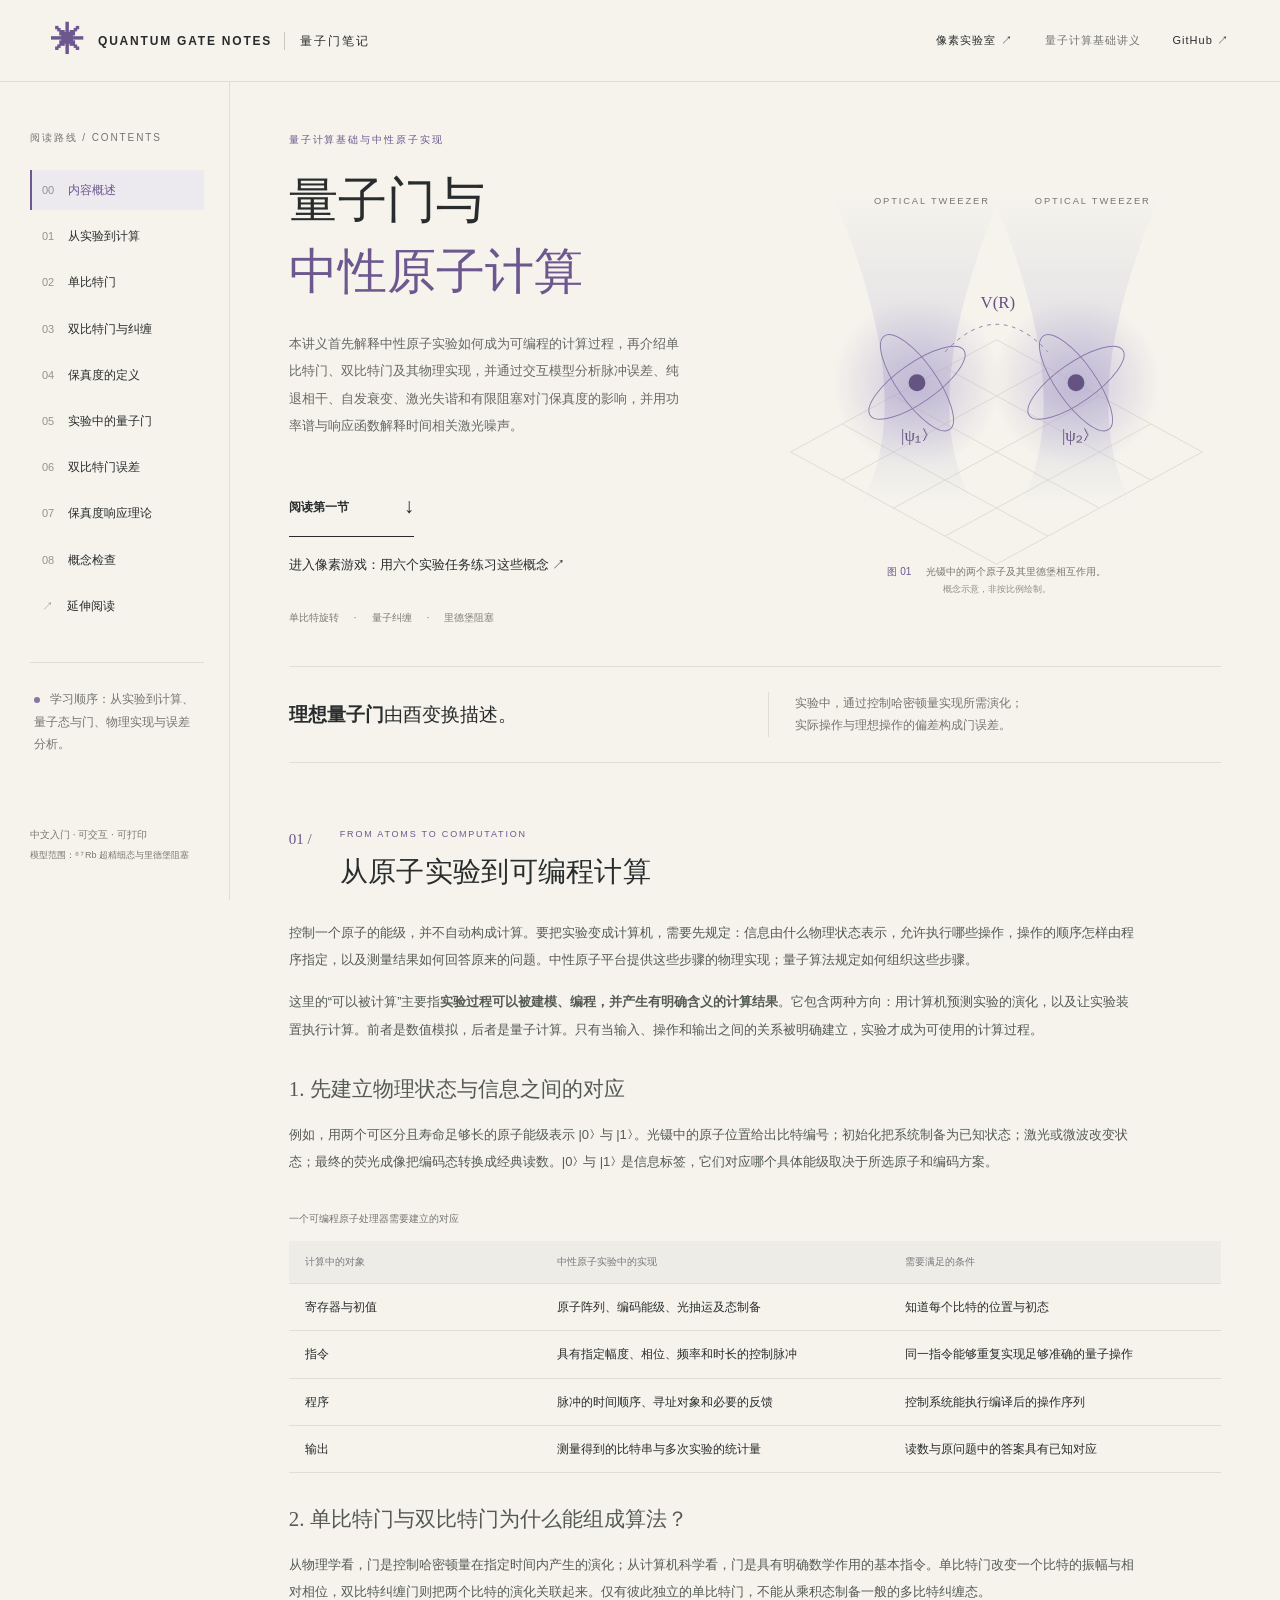
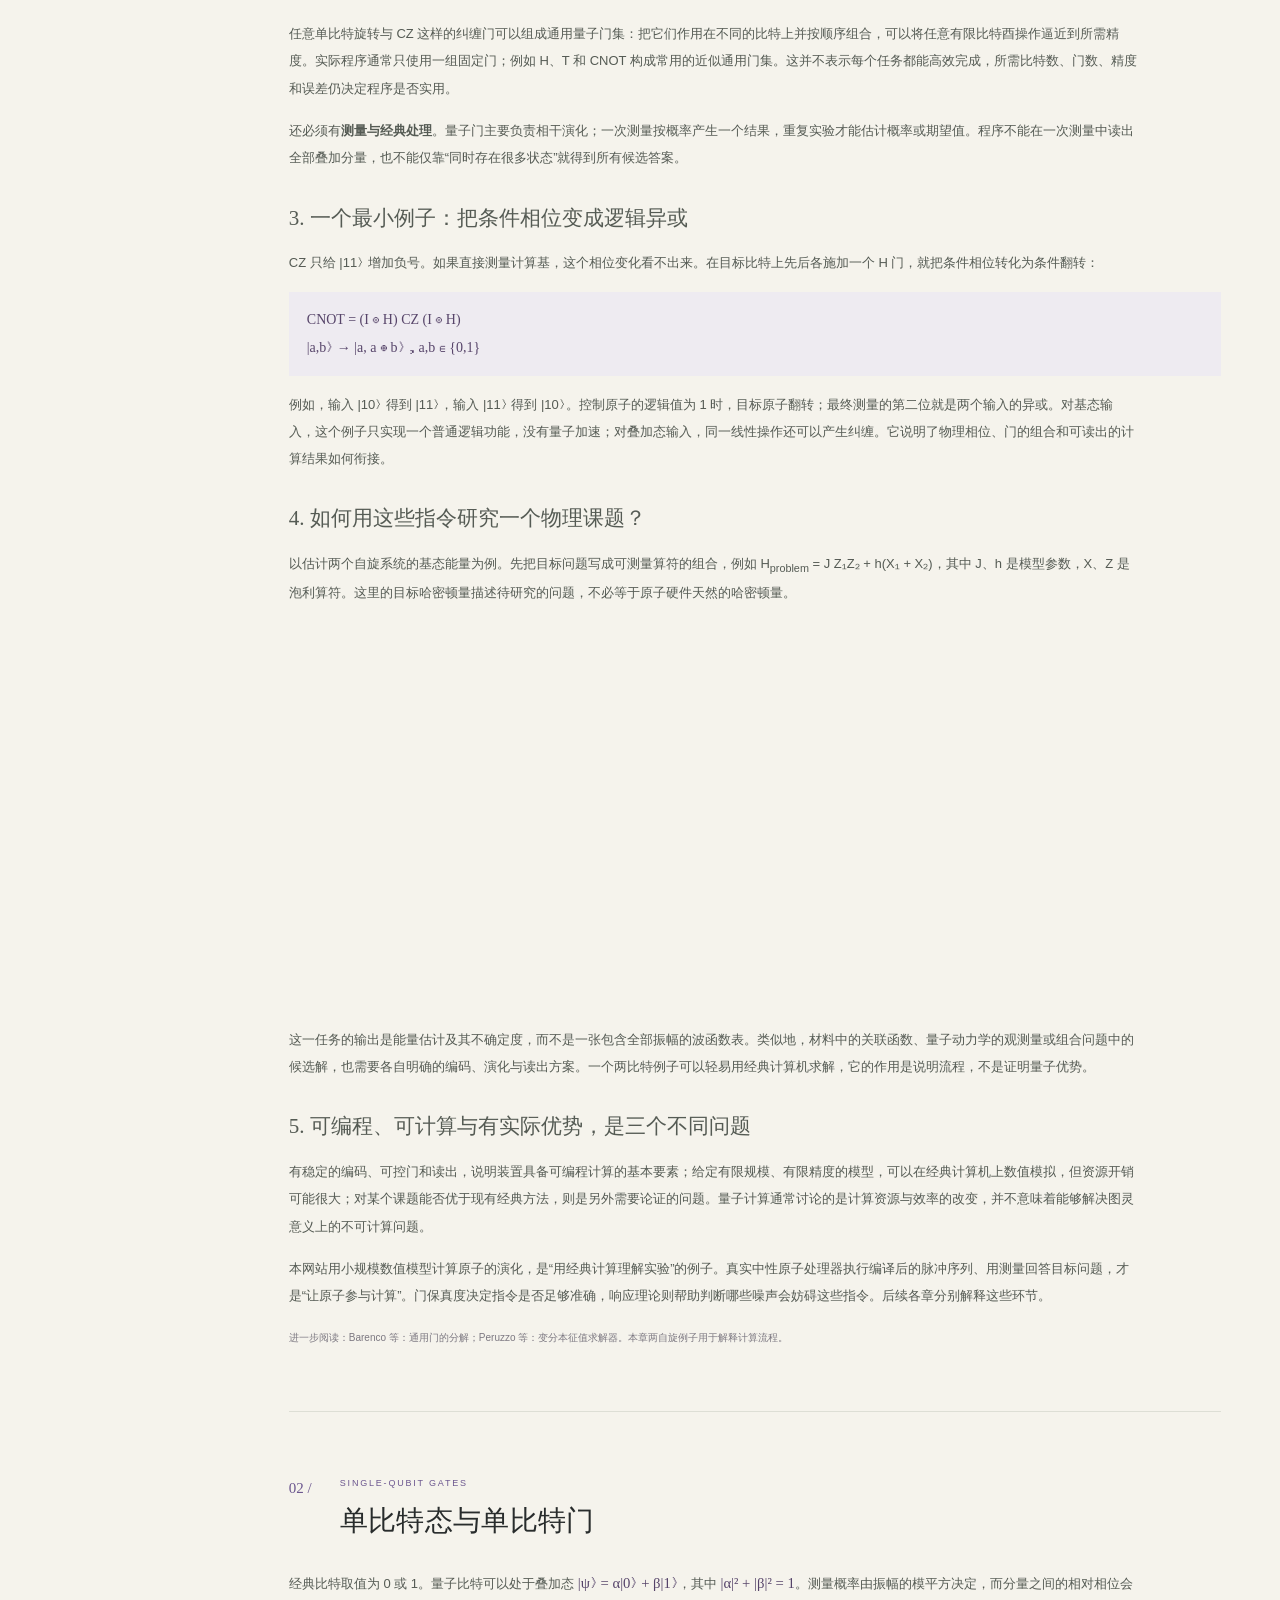
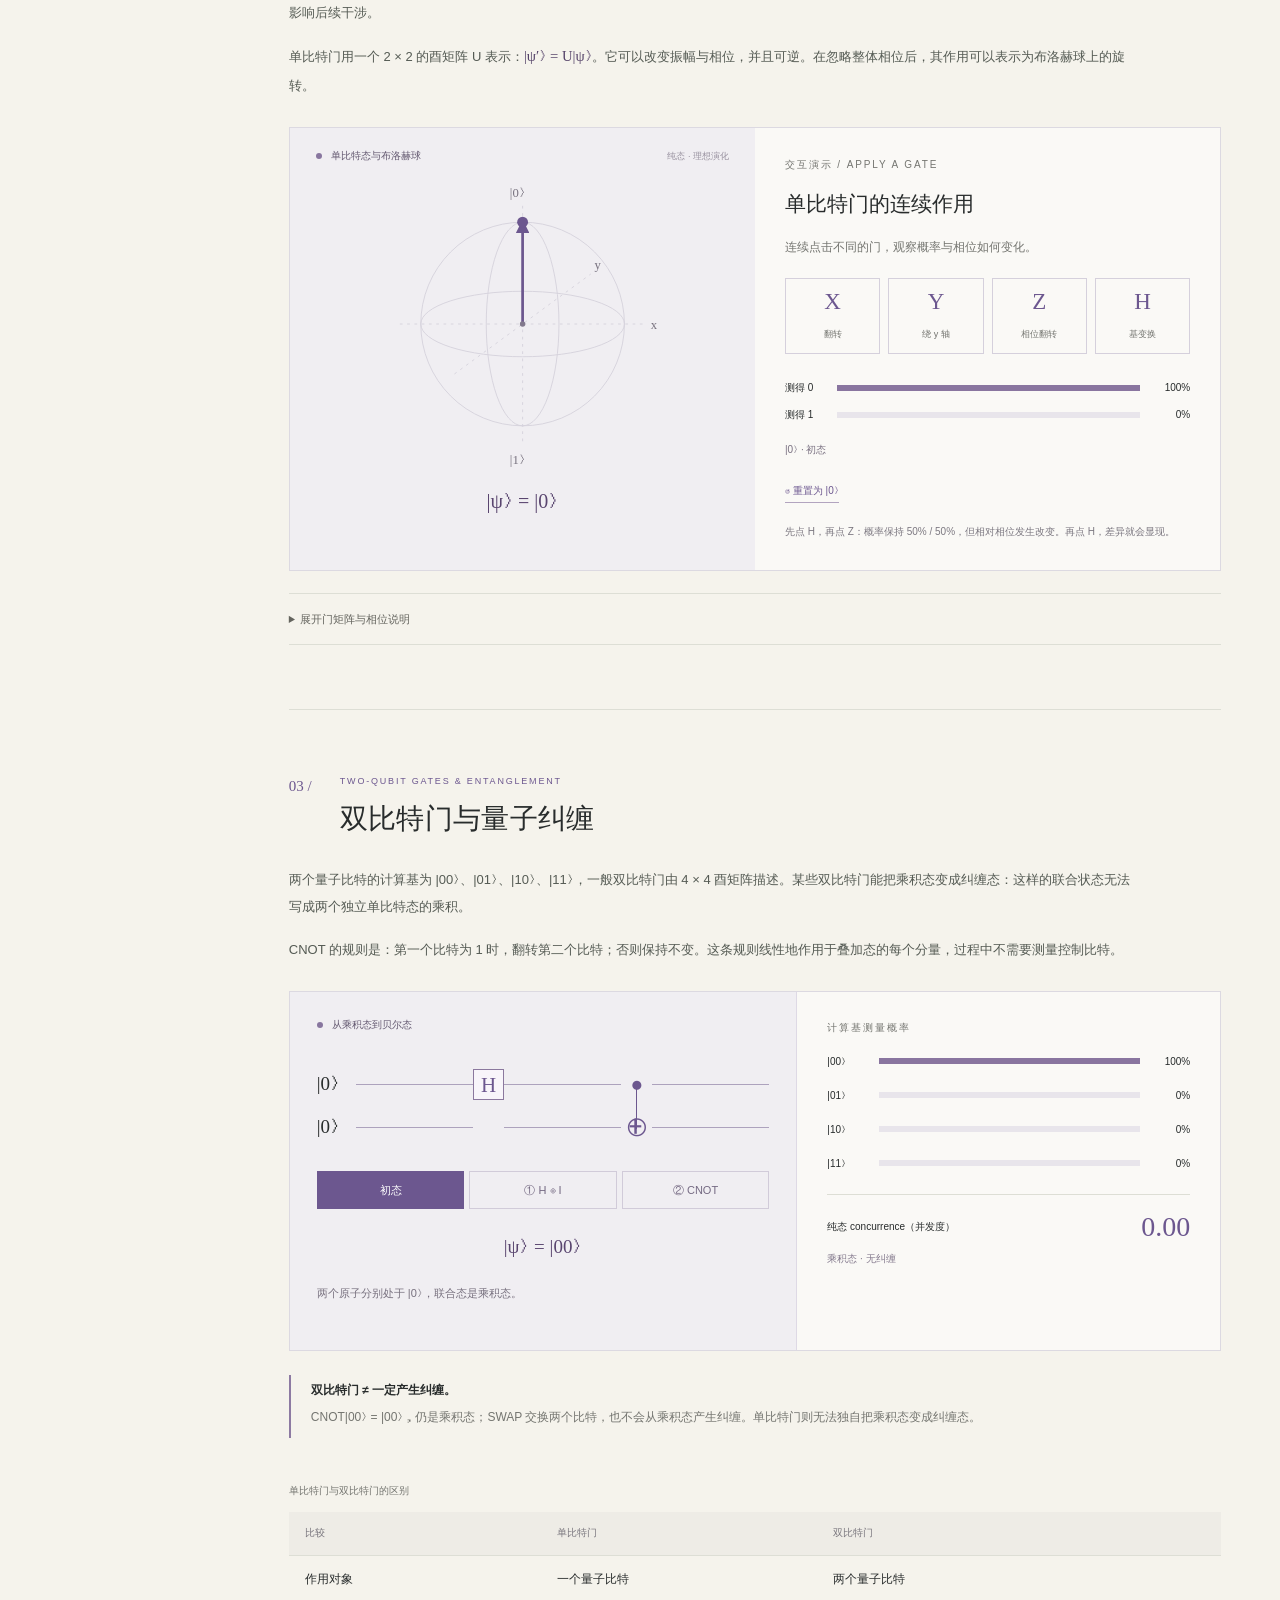
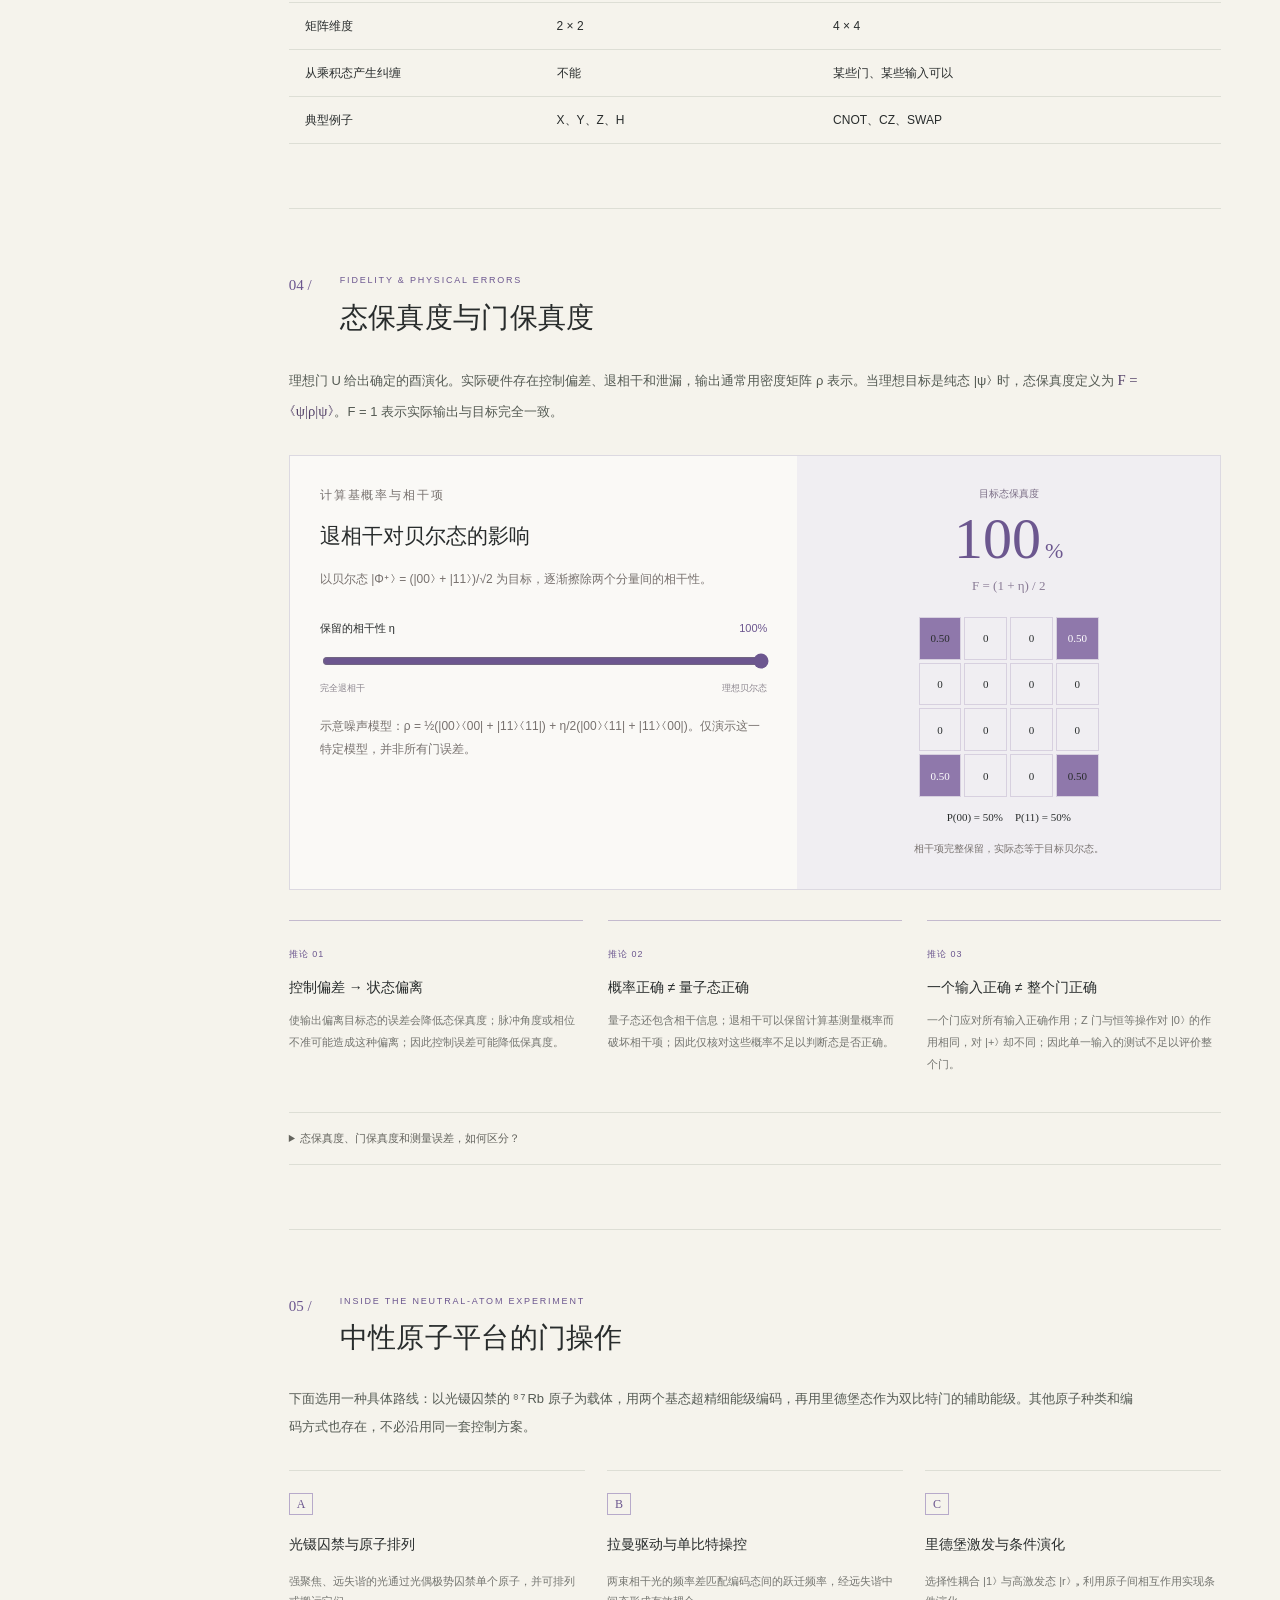
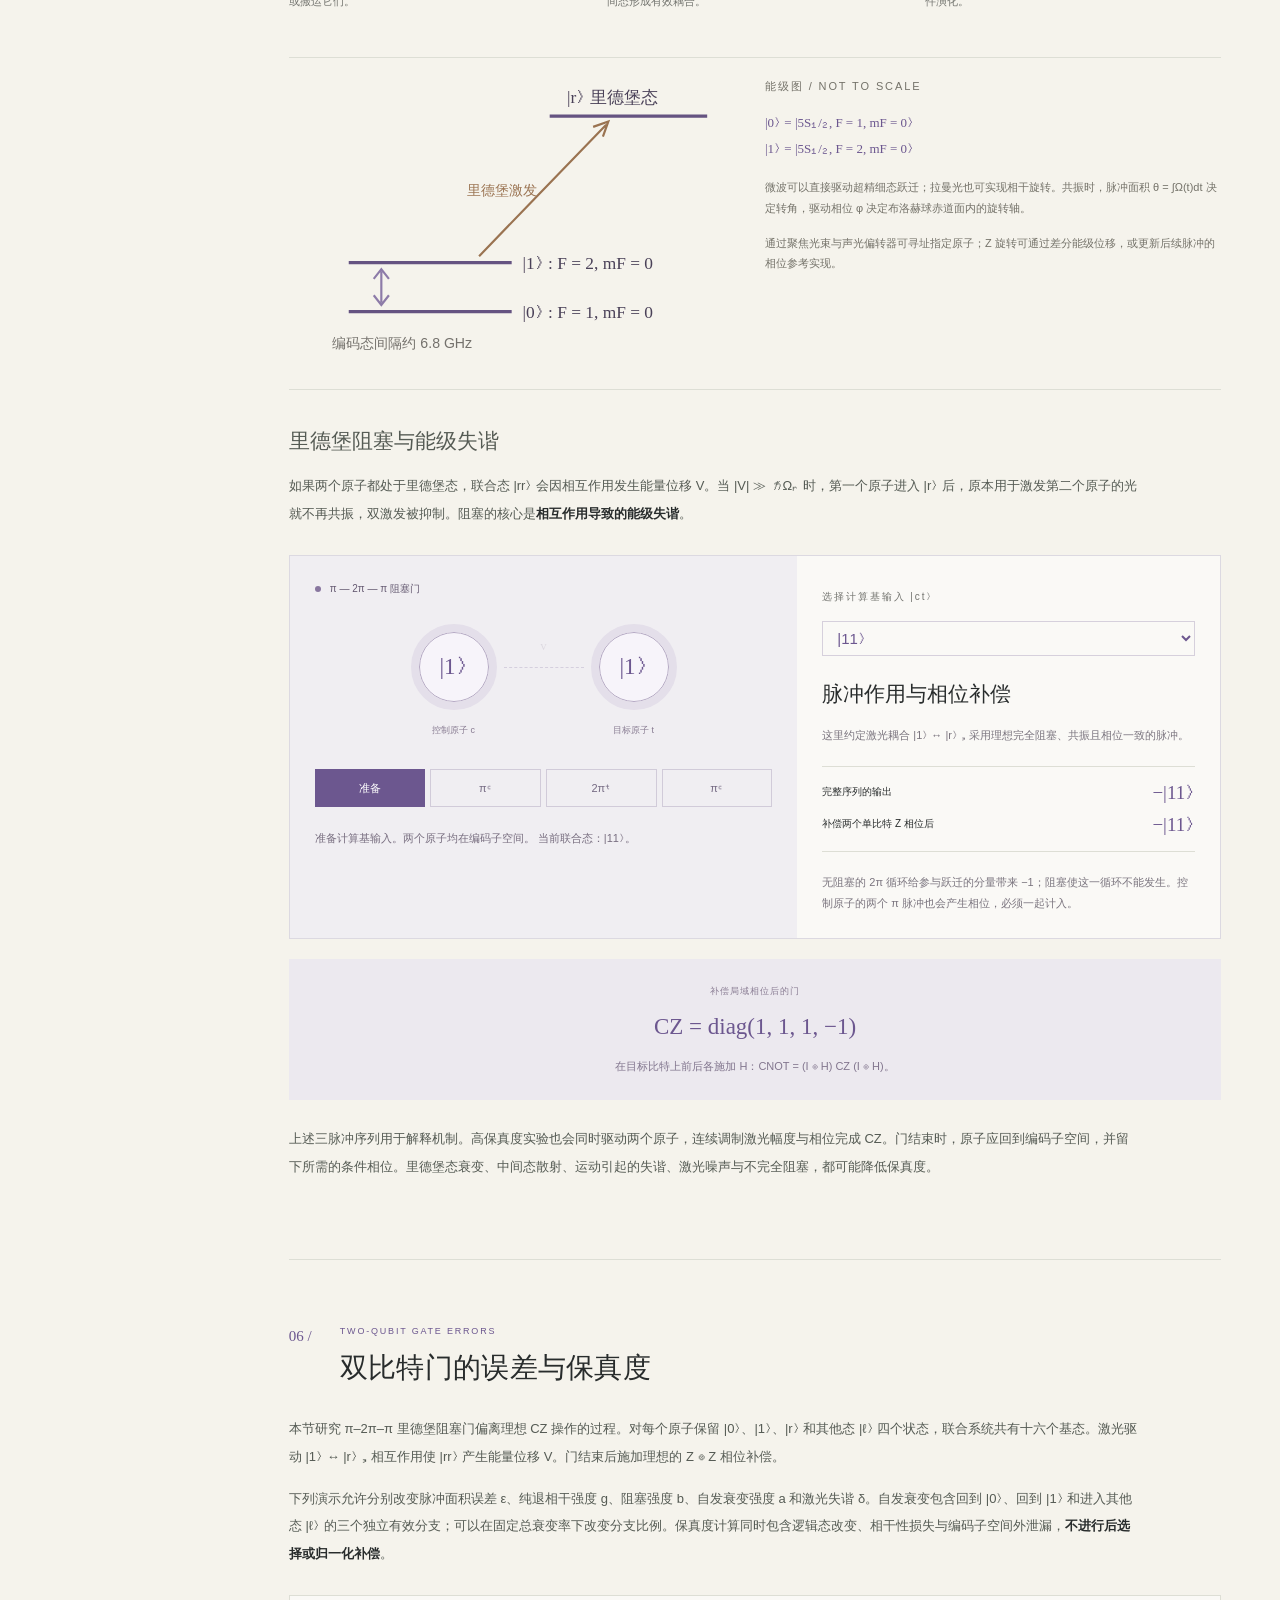
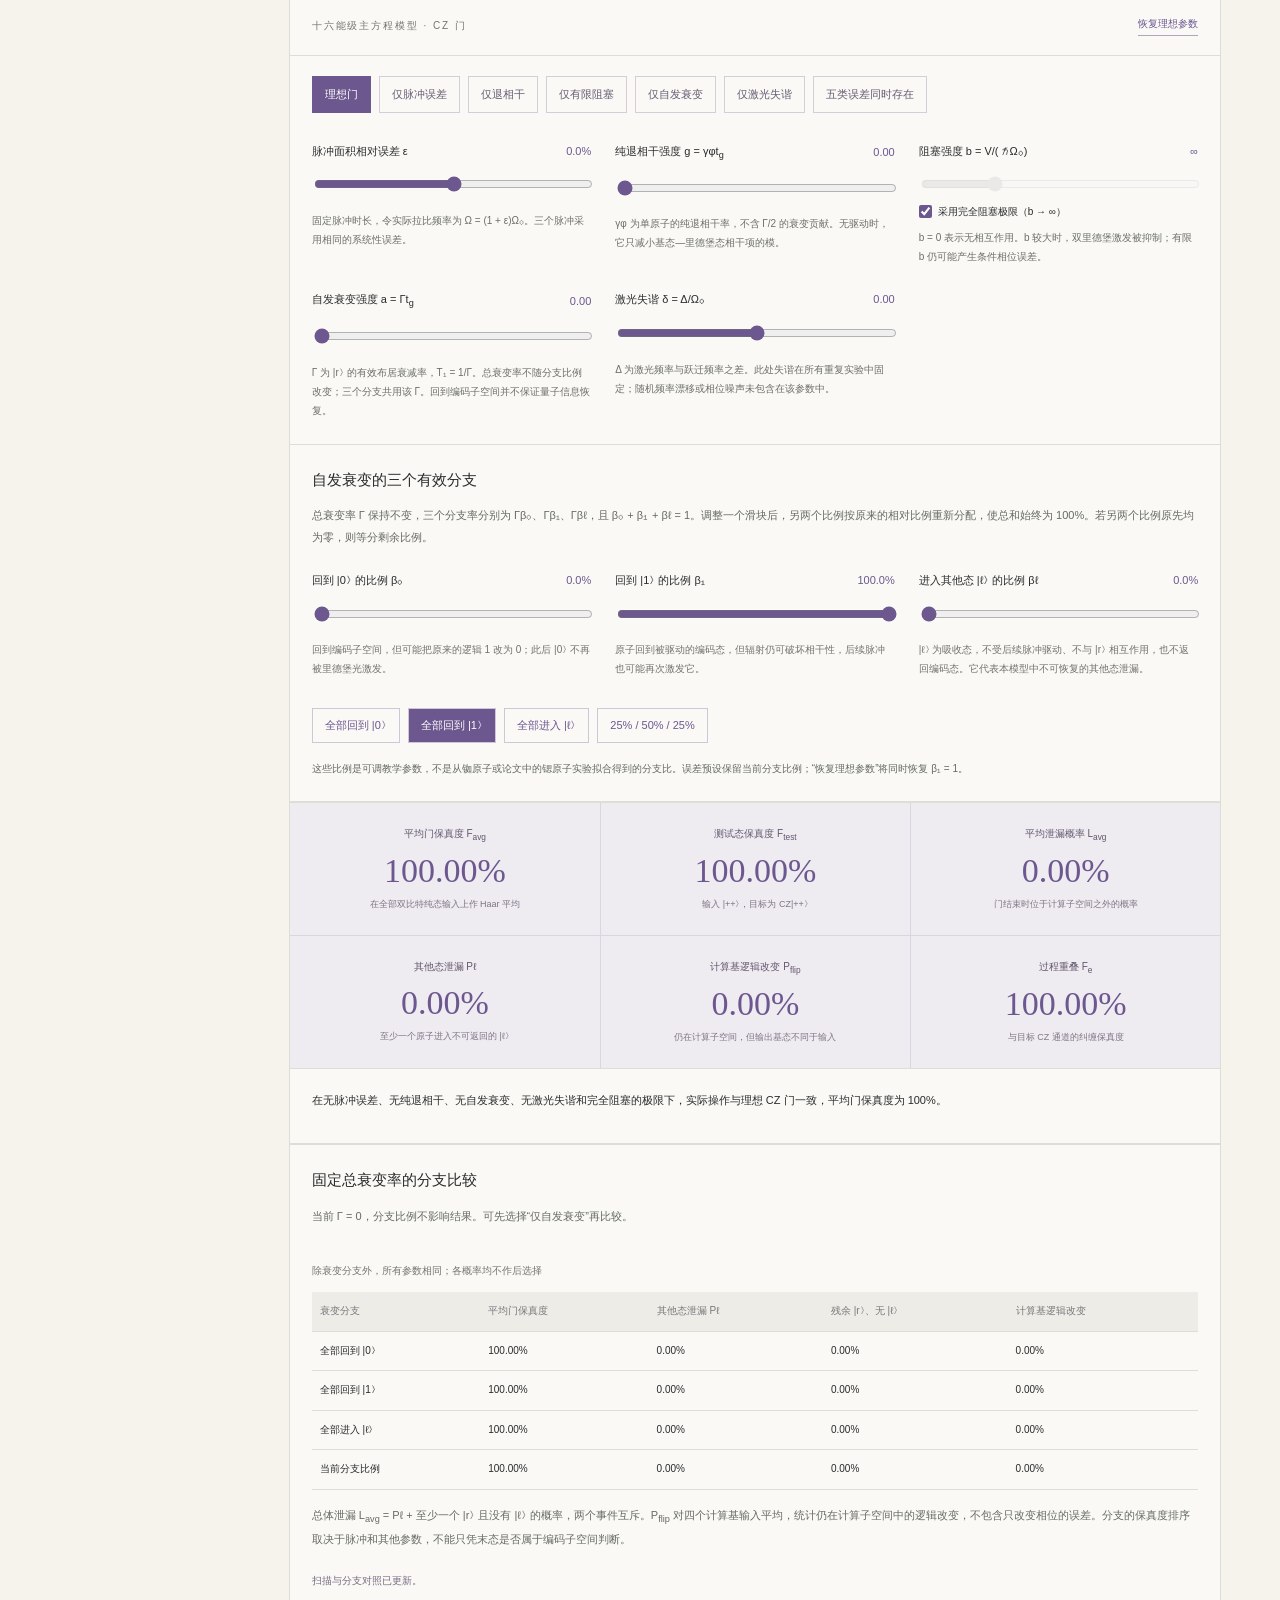
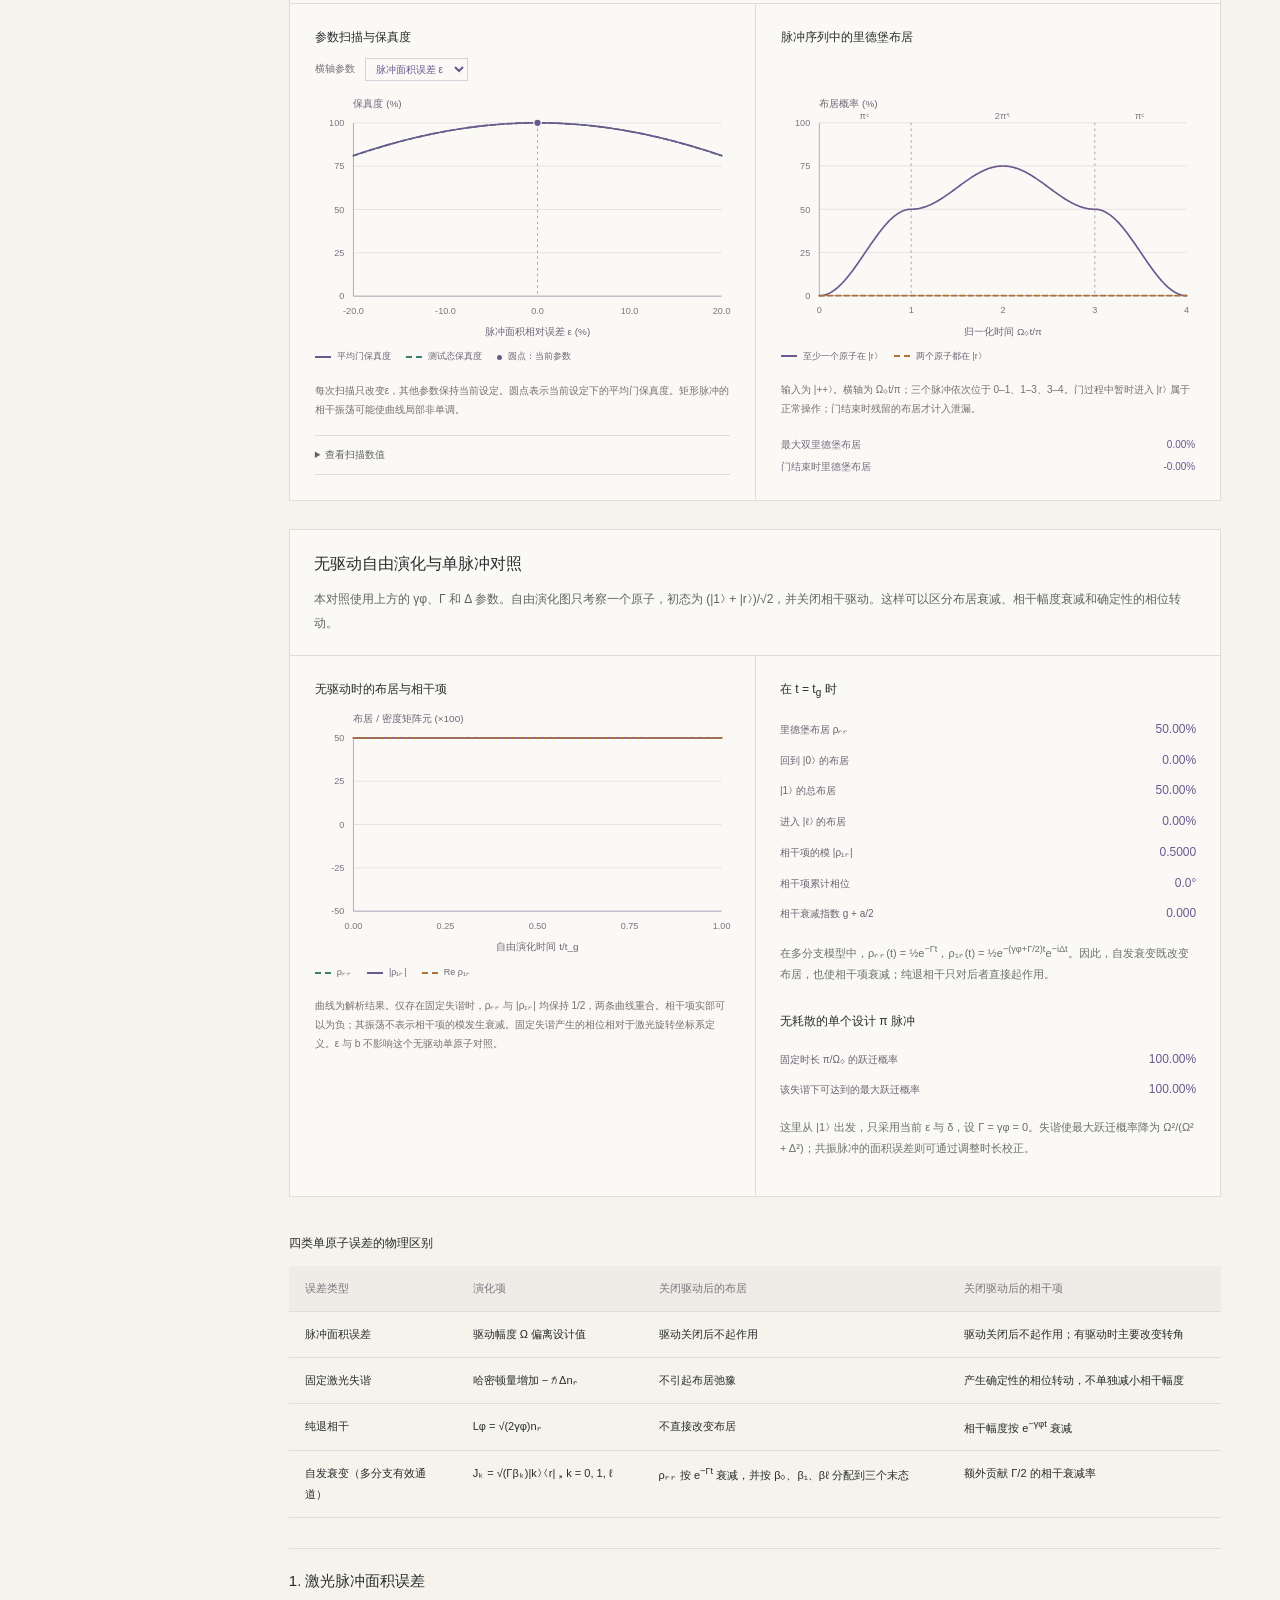
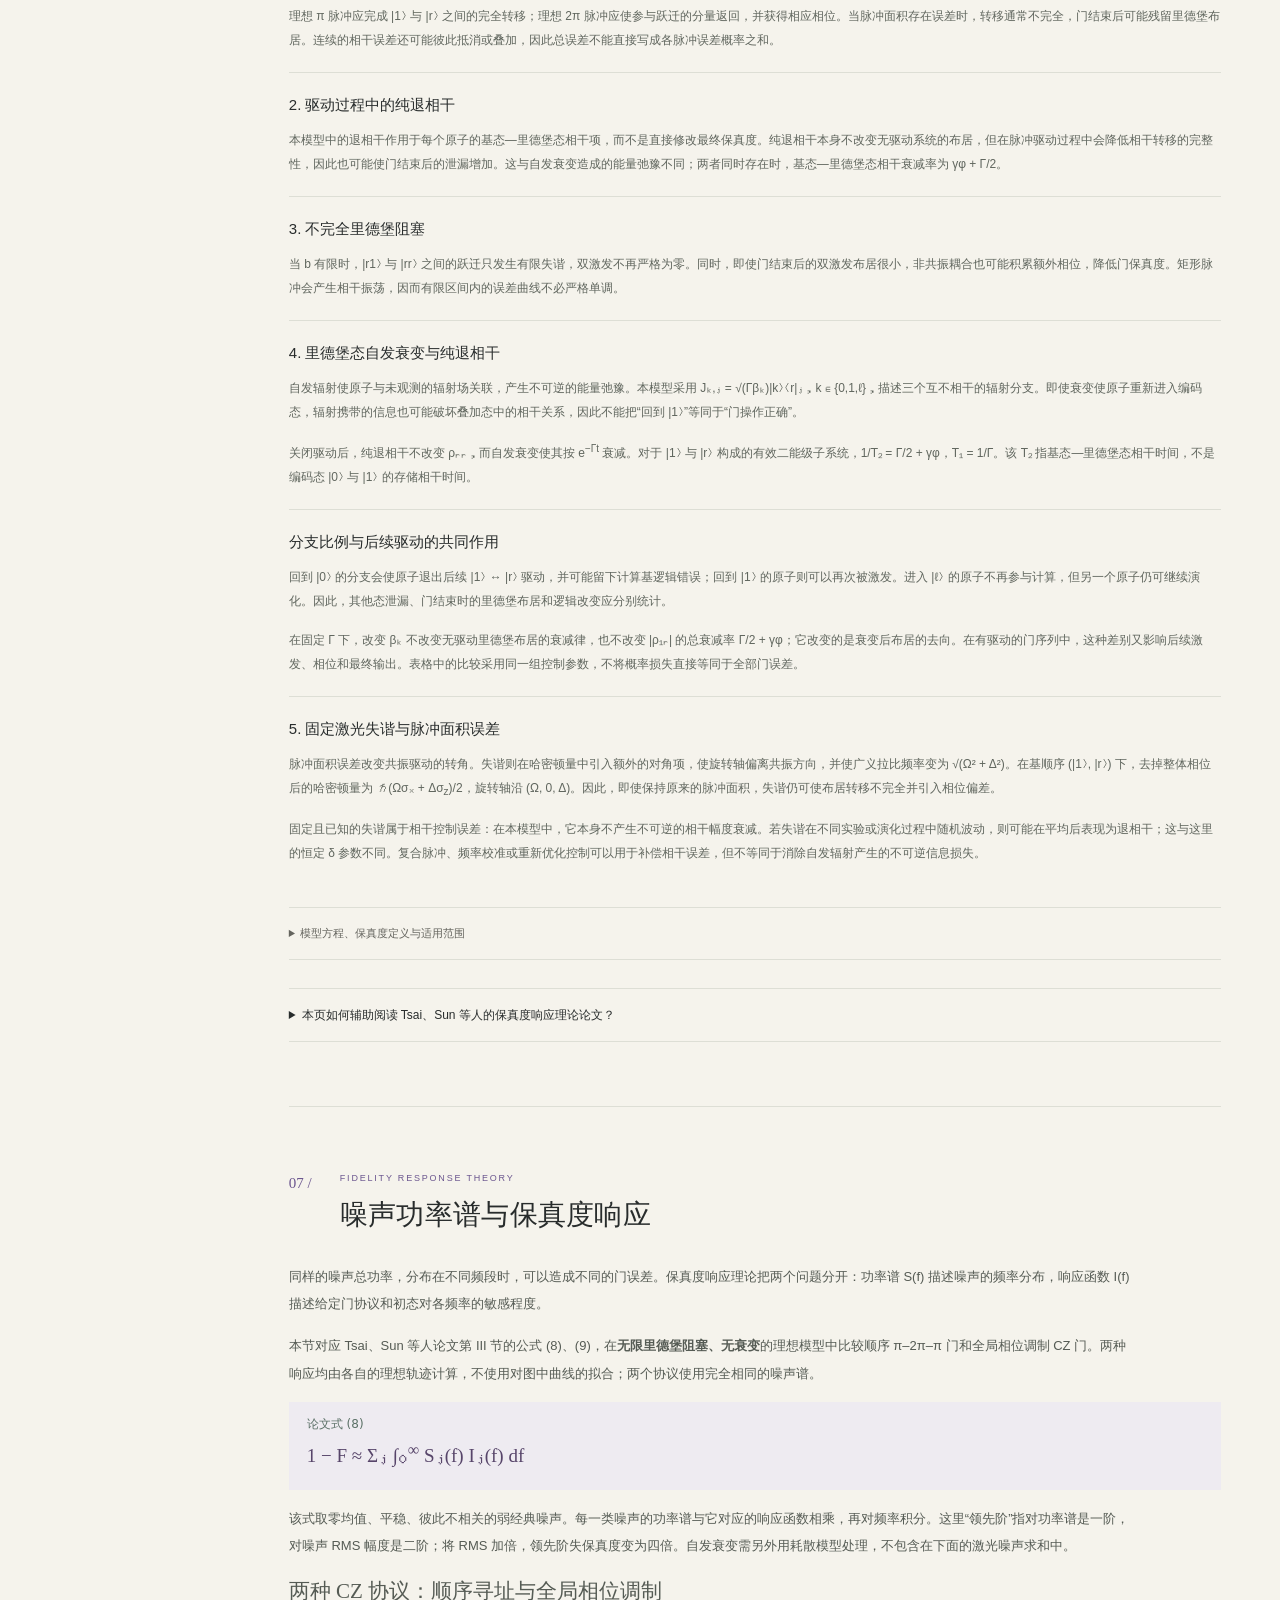
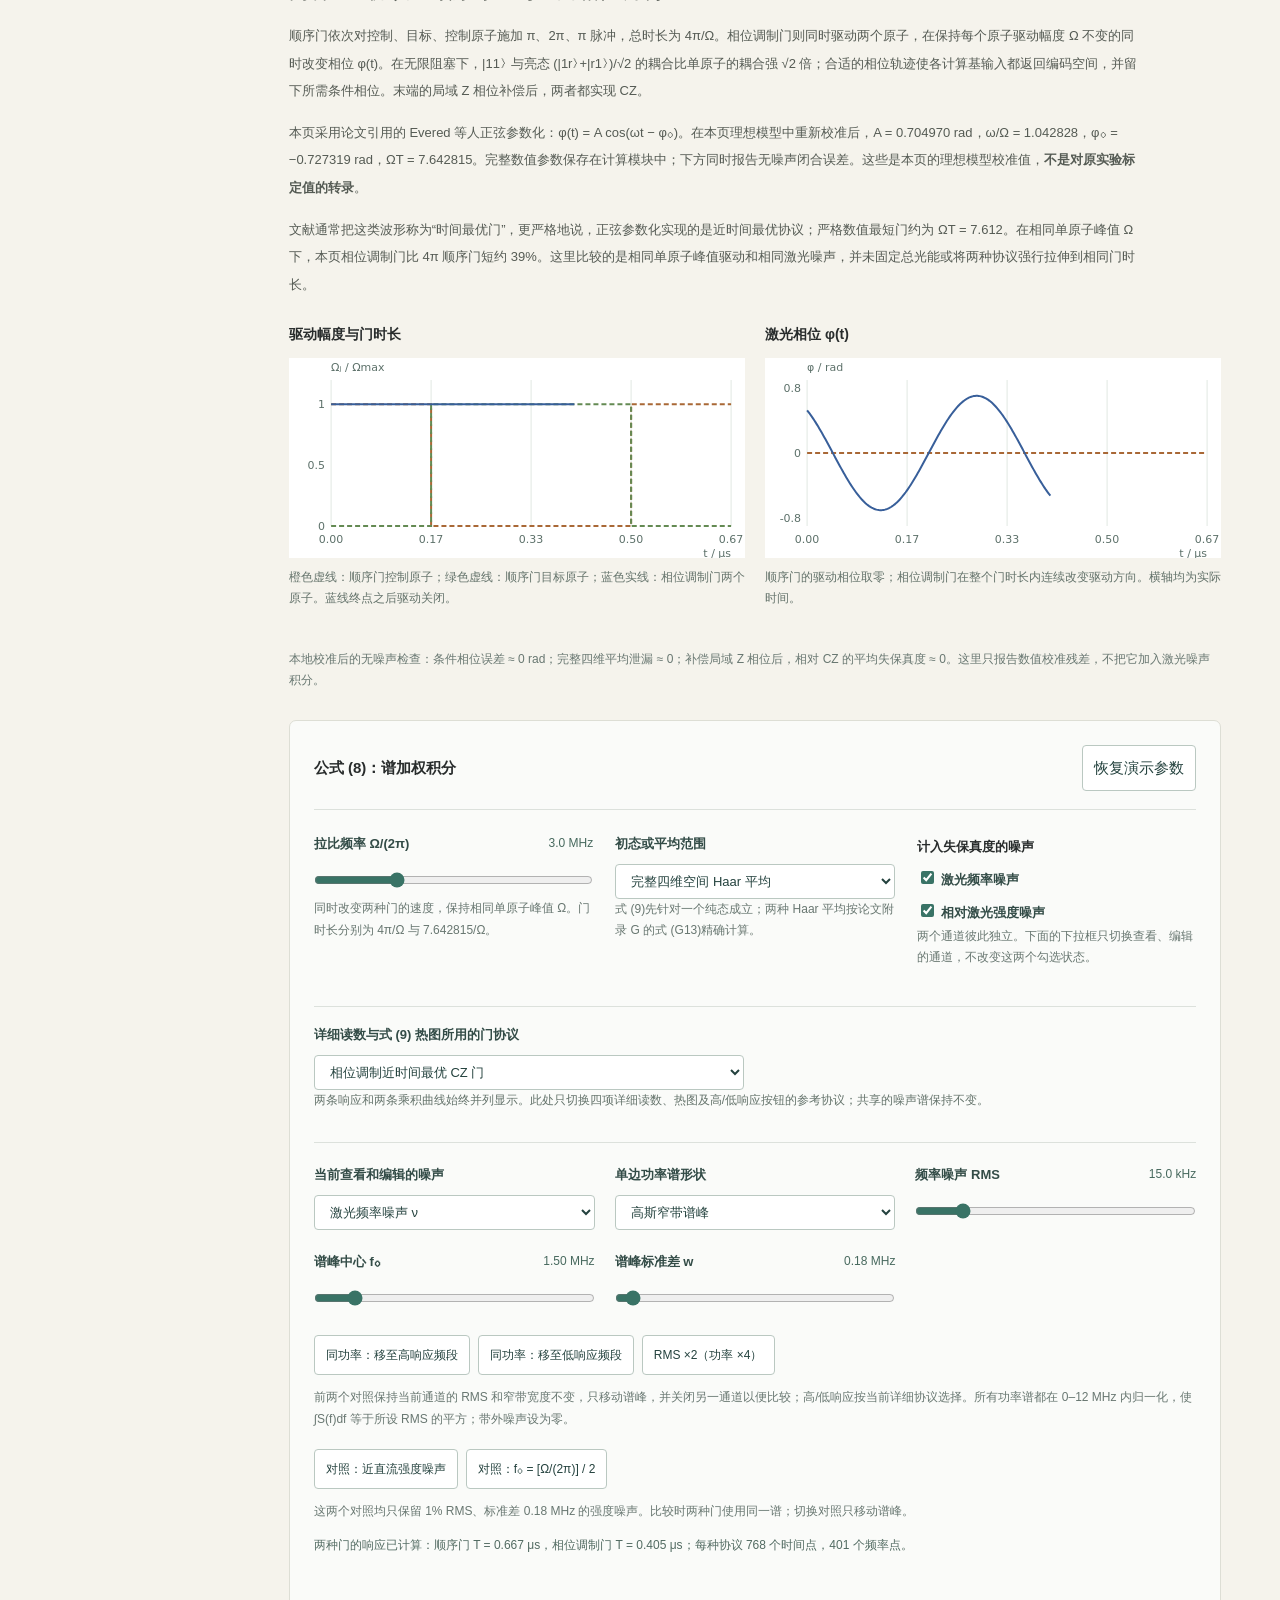
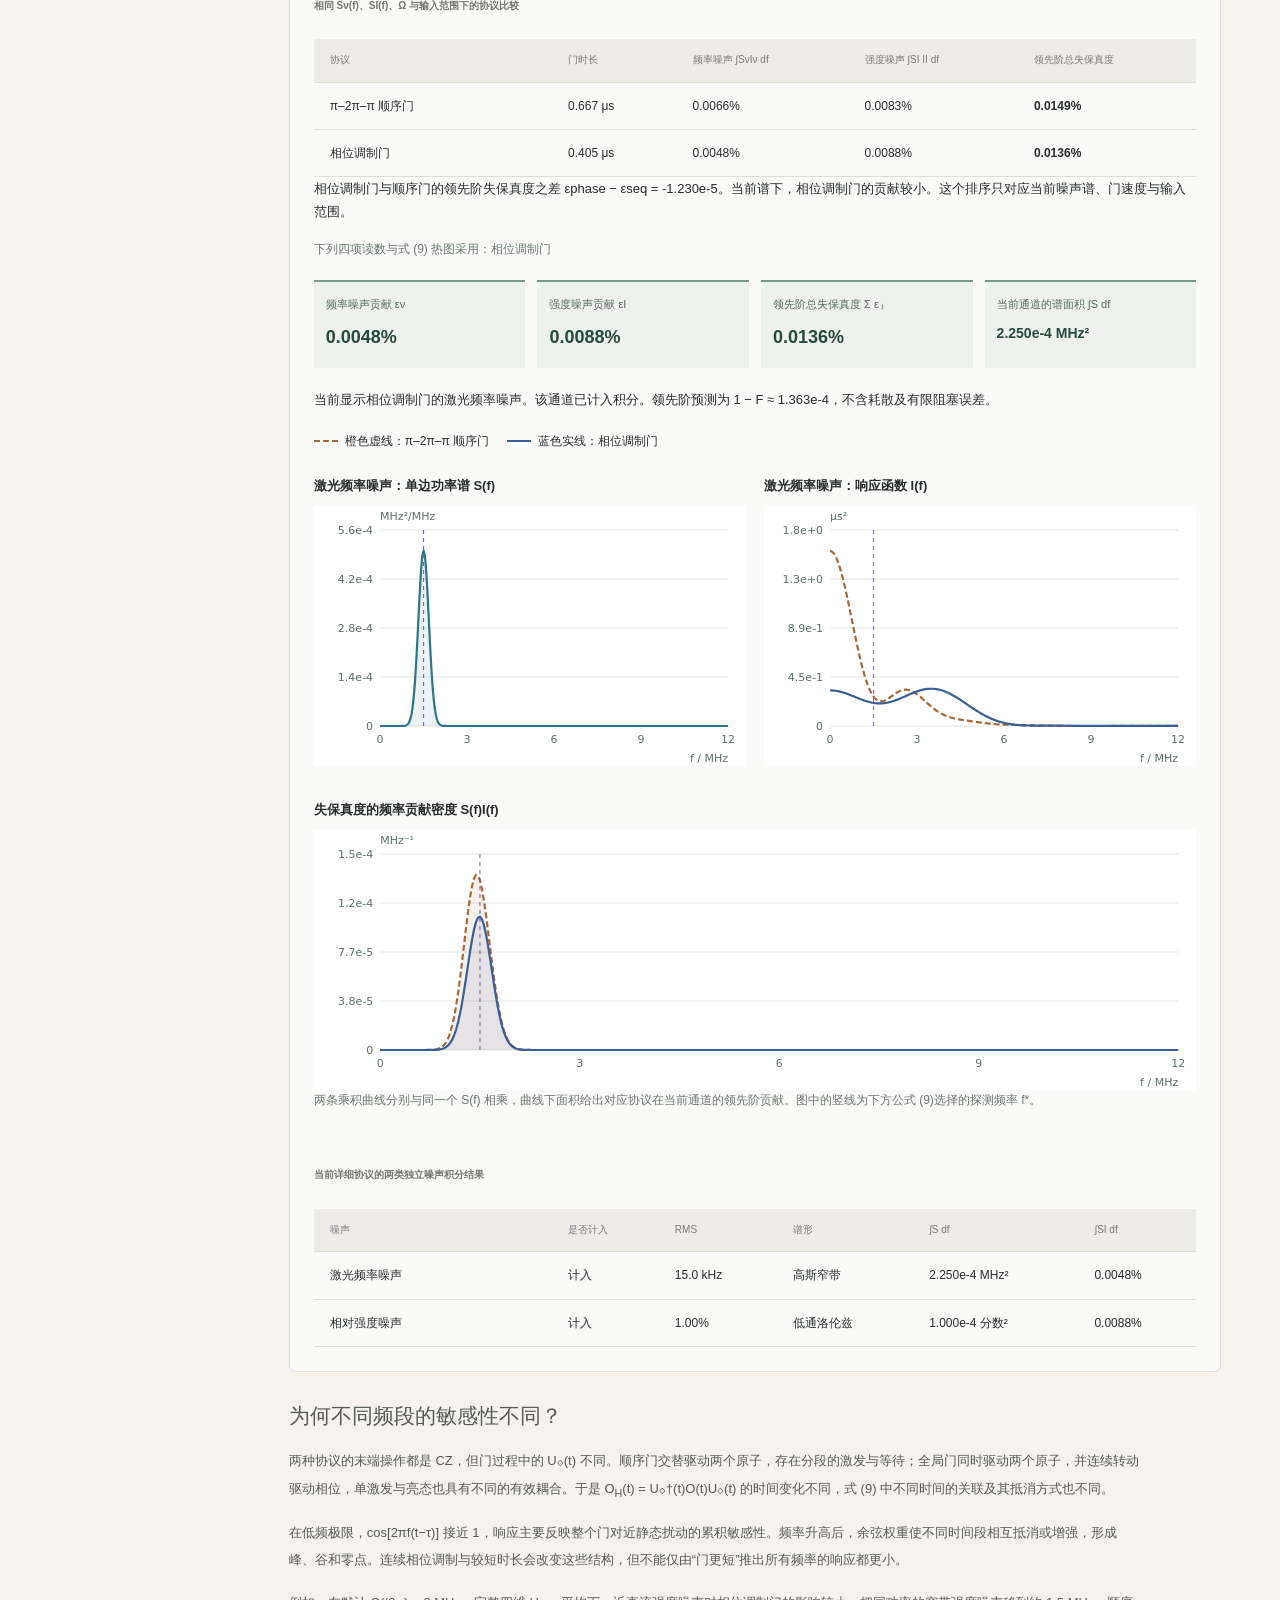
==== commit e40fb6db: "Add six-mission pixel atom laboratory game with physics-based progression" ====
--- a/index.html
+++ b/index.html
@@ -9,11 +9,11 @@
 </head>
 <body>
 <a class="skip" href="#main">跳到正文</a>
-<header class="topbar"><a class="brand" href="#"><span class="brand-icon">✳</span> QUANTUM GATE NOTES <span class="brand-cn">量子门笔记</span></a><div class="top-actions"><span>量子计算基础讲义</span><a href="https://github.com/sputnik-odyssey/neutral-atom-gates" target="_blank" rel="noopener noreferrer">GitHub ↗</a></div></header>
+<header class="topbar"><a class="brand" href="#"><span class="brand-icon">✳</span> QUANTUM GATE NOTES <span class="brand-cn">量子门笔记</span></a><div class="top-actions"><a href="./game.html">像素实验室 ↗</a><span>量子计算基础讲义</span><a href="https://github.com/sputnik-odyssey/neutral-atom-gates" target="_blank" rel="noopener noreferrer">GitHub ↗</a></div></header>
 <div class="page-layout">
 <aside class="sidebar"><div class="small-label">阅读路线 / CONTENTS</div><nav aria-label="章节目录"><a href="#overview" class="active"><span>00</span> 内容概述</a><a href="#computable"><span>01</span> 从实验到计算</a><a href="#single"><span>02</span> 单比特门</a><a href="#double"><span>03</span> 双比特门与纠缠</a><a href="#fidelity"><span>04</span> 保真度的定义</a><a href="#atoms"><span>05</span> 实验中的量子门</a><a href="#gate-errors"><span>06</span> 双比特门误差</a><a href="#frt"><span>07</span> 保真度响应理论</a><a href="#check"><span>08</span> 概念检查</a><a href="#references"><span>↗</span> 延伸阅读</a></nav><div class="side-note"><span class="dot"></span> 学习顺序：从实验到计算、量子态与门、物理实现与误差分析。</div><div class="side-bottom">中文入门 · 可交互 · 可打印<br><span>模型范围：⁸⁷Rb 超精细态与里德堡阻塞</span></div></aside>
 <main id="main">
-<section class="hero" id="overview"><div class="hero-copy"><p class="eyebrow">量子计算基础与中性原子实现</p><h1>量子门与<br><span>中性原子计算</span></h1><p class="hero-description">本讲义首先解释中性原子实验如何成为可编程的计算过程，再介绍单比特门、双比特门及其物理实现，并通过交互模型分析脉冲误差、纯退相干、自发衰变、激光失谐和有限阻塞对门保真度的影响，并用功率谱与响应函数解释时间相关激光噪声。</p><a class="primary-link" href="#computable">阅读第一节 <span>↓</span></a><div class="hero-tags"><span>单比特旋转</span><span>量子纠缠</span><span>里德堡阻塞</span></div></div><div class="hero-figure"><svg viewBox="0 0 480 420" role="img" aria-label="两个光镊中的原子及其通过里德堡态产生的相互作用示意，非按比例绘制"><defs><radialGradient id="glow"><stop stop-color="#a79acb" stop-opacity=".5"/><stop offset="1" stop-color="#a79acb" stop-opacity="0"/></radialGradient><linearGradient id="beam" x2="0" y2="1"><stop stop-color="#c3c2dc" stop-opacity="0"/><stop offset=".65" stop-color="#aba8cb" stop-opacity=".4"/><stop offset="1" stop-color="#c3c2dc" stop-opacity="0"/></linearGradient></defs><g fill="none" stroke="#dedbd3"><path d="M20 310 240 190 460 310 240 430Z"/><path d="M75 280 295 400M130 250 350 370M185 220 405 340M75 340 295 220M130 370 350 250M185 400 405 280"/></g><path d="M65 35 Q158 255 95 365 L215 365 Q152 255 245 35Z" fill="url(#beam)"/><path d="M235 35 Q328 255 265 365 L385 365 Q322 255 415 35Z" fill="url(#beam)"/><circle cx="155" cy="236" r="90" fill="url(#glow)"/><circle cx="325" cy="236" r="90" fill="url(#glow)"/><g fill="none" stroke="#8a7aa9"><ellipse cx="155" cy="236" rx="61" ry="21" transform="rotate(-35 155 236)"/><ellipse cx="155" cy="236" rx="61" ry="21" transform="rotate(55 155 236)"/><ellipse cx="325" cy="236" rx="61" ry="21" transform="rotate(-35 325 236)"/><ellipse cx="325" cy="236" rx="61" ry="21" transform="rotate(55 325 236)"/><path d="M185 203 Q240 144 295 203" stroke-dasharray="4 5"/></g><g fill="#655381"><circle cx="155" cy="236" r="9"/><circle cx="325" cy="236" r="9"/></g><g font-family="Georgia,serif" fill="#655381" font-size="18"><text x="223" y="156">V(R)</text><text x="138" y="298">|ψ₁⟩</text><text x="310" y="298">|ψ₂⟩</text></g><g fill="#77756f" font-family="sans-serif" font-size="10" letter-spacing="2"><text x="109" y="45">OPTICAL TWEEZER</text><text x="281" y="45">OPTICAL TWEEZER</text></g></svg><p><span>图 01</span> 光镊中的两个原子及其里德堡相互作用。<br><small>概念示意，非按比例绘制。</small></p></div></section>
+<section class="hero" id="overview"><div class="hero-copy"><p class="eyebrow">量子计算基础与中性原子实现</p><h1>量子门与<br><span>中性原子计算</span></h1><p class="hero-description">本讲义首先解释中性原子实验如何成为可编程的计算过程，再介绍单比特门、双比特门及其物理实现，并通过交互模型分析脉冲误差、纯退相干、自发衰变、激光失谐和有限阻塞对门保真度的影响，并用功率谱与响应函数解释时间相关激光噪声。</p><a class="primary-link" href="#computable">阅读第一节 <span>↓</span></a><p style="margin:16px 0 0;font-size:13px"><a href="./game.html">进入像素游戏：用六个实验任务练习这些概念 ↗</a></p><div class="hero-tags"><span>单比特旋转</span><span>量子纠缠</span><span>里德堡阻塞</span></div></div><div class="hero-figure"><svg viewBox="0 0 480 420" role="img" aria-label="两个光镊中的原子及其通过里德堡态产生的相互作用示意，非按比例绘制"><defs><radialGradient id="glow"><stop stop-color="#a79acb" stop-opacity=".5"/><stop offset="1" stop-color="#a79acb" stop-opacity="0"/></radialGradient><linearGradient id="beam" x2="0" y2="1"><stop stop-color="#c3c2dc" stop-opacity="0"/><stop offset=".65" stop-color="#aba8cb" stop-opacity=".4"/><stop offset="1" stop-color="#c3c2dc" stop-opacity="0"/></linearGradient></defs><g fill="none" stroke="#dedbd3"><path d="M20 310 240 190 460 310 240 430Z"/><path d="M75 280 295 400M130 250 350 370M185 220 405 340M75 340 295 220M130 370 350 250M185 400 405 280"/></g><path d="M65 35 Q158 255 95 365 L215 365 Q152 255 245 35Z" fill="url(#beam)"/><path d="M235 35 Q328 255 265 365 L385 365 Q322 255 415 35Z" fill="url(#beam)"/><circle cx="155" cy="236" r="90" fill="url(#glow)"/><circle cx="325" cy="236" r="90" fill="url(#glow)"/><g fill="none" stroke="#8a7aa9"><ellipse cx="155" cy="236" rx="61" ry="21" transform="rotate(-35 155 236)"/><ellipse cx="155" cy="236" rx="61" ry="21" transform="rotate(55 155 236)"/><ellipse cx="325" cy="236" rx="61" ry="21" transform="rotate(-35 325 236)"/><ellipse cx="325" cy="236" rx="61" ry="21" transform="rotate(55 325 236)"/><path d="M185 203 Q240 144 295 203" stroke-dasharray="4 5"/></g><g fill="#655381"><circle cx="155" cy="236" r="9"/><circle cx="325" cy="236" r="9"/></g><g font-family="Georgia,serif" fill="#655381" font-size="18"><text x="223" y="156">V(R)</text><text x="138" y="298">|ψ₁⟩</text><text x="310" y="298">|ψ₂⟩</text></g><g fill="#77756f" font-family="sans-serif" font-size="10" letter-spacing="2"><text x="109" y="45">OPTICAL TWEEZER</text><text x="281" y="45">OPTICAL TWEEZER</text></g></svg><p><span>图 01</span> 光镊中的两个原子及其里德堡相互作用。<br><small>概念示意，非按比例绘制。</small></p></div></section>
 <div class="intro-strip"><p><b>理想量子门</b>由酉变换描述。</p><p>实验中，通过控制哈密顿量实现所需演化；<br>实际操作与理想操作的偏差构成门误差。</p></div>
 
 <section class="chapter" id="computable">
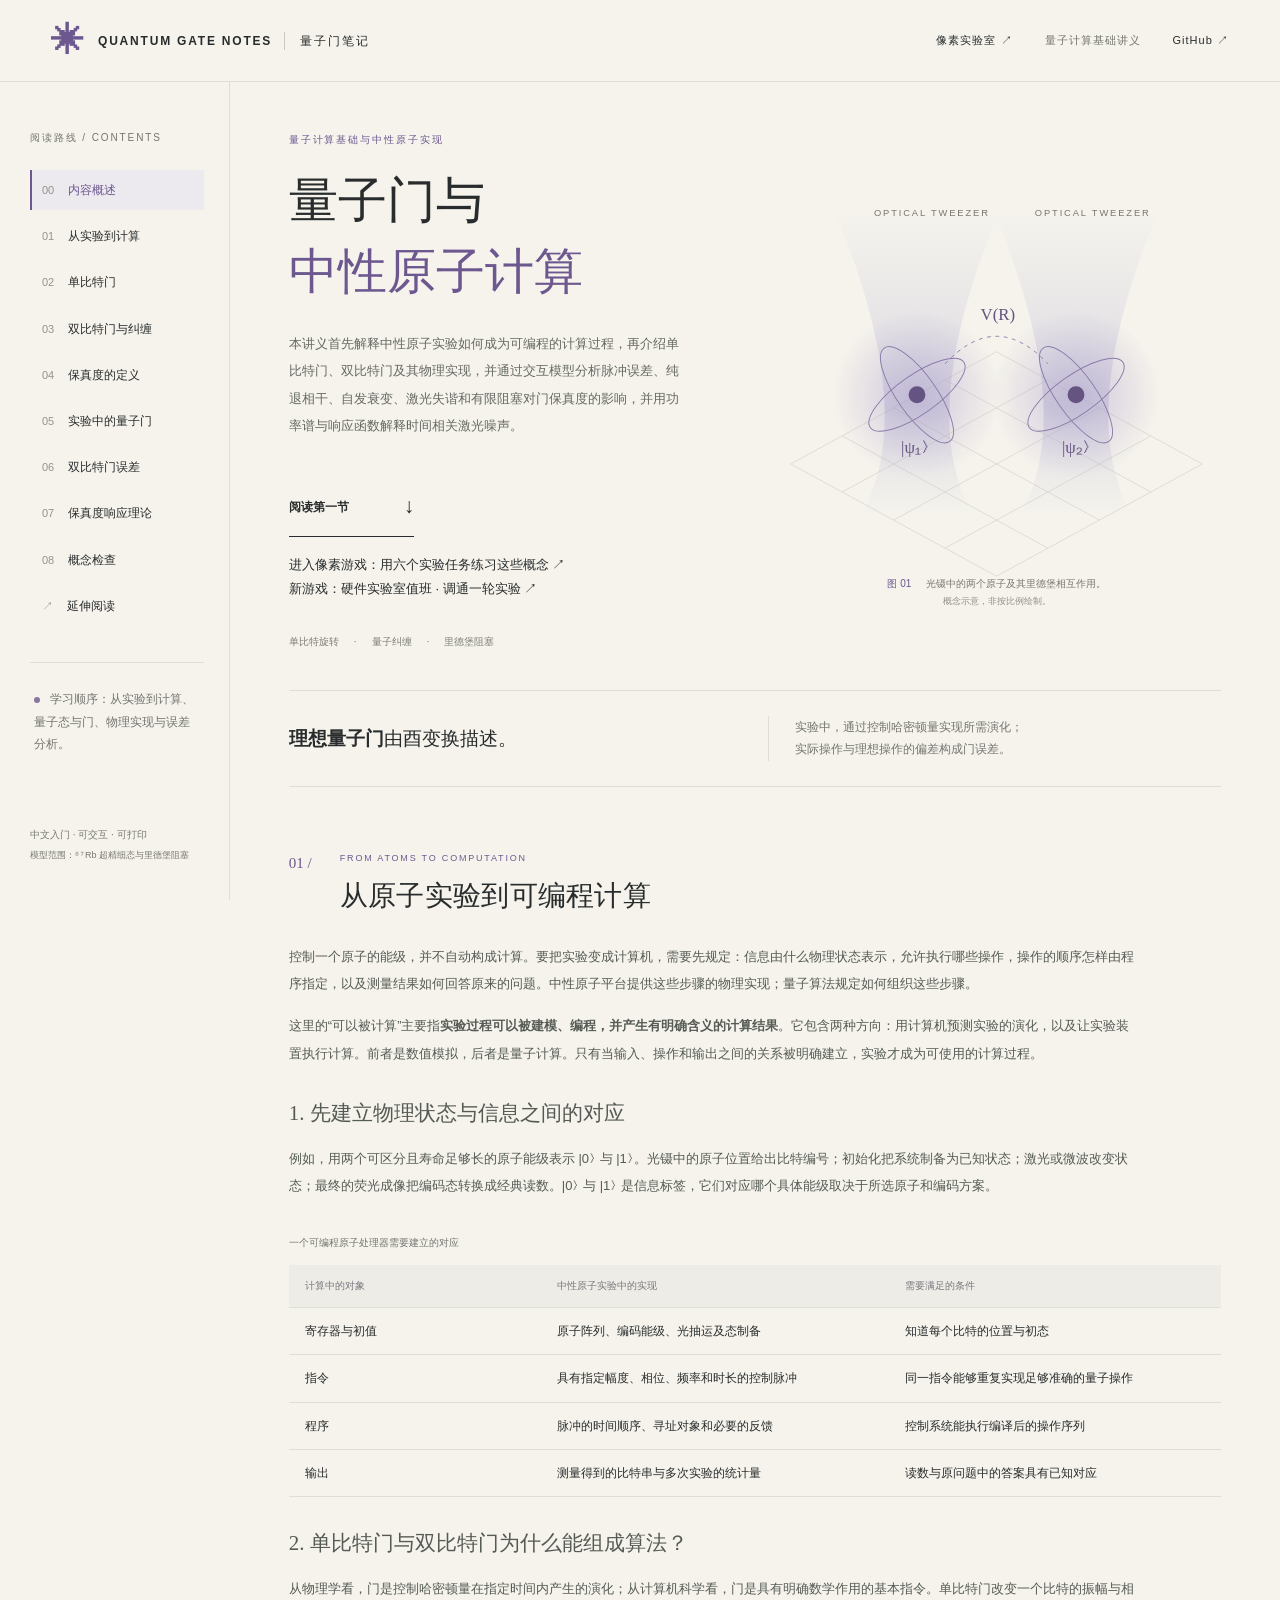
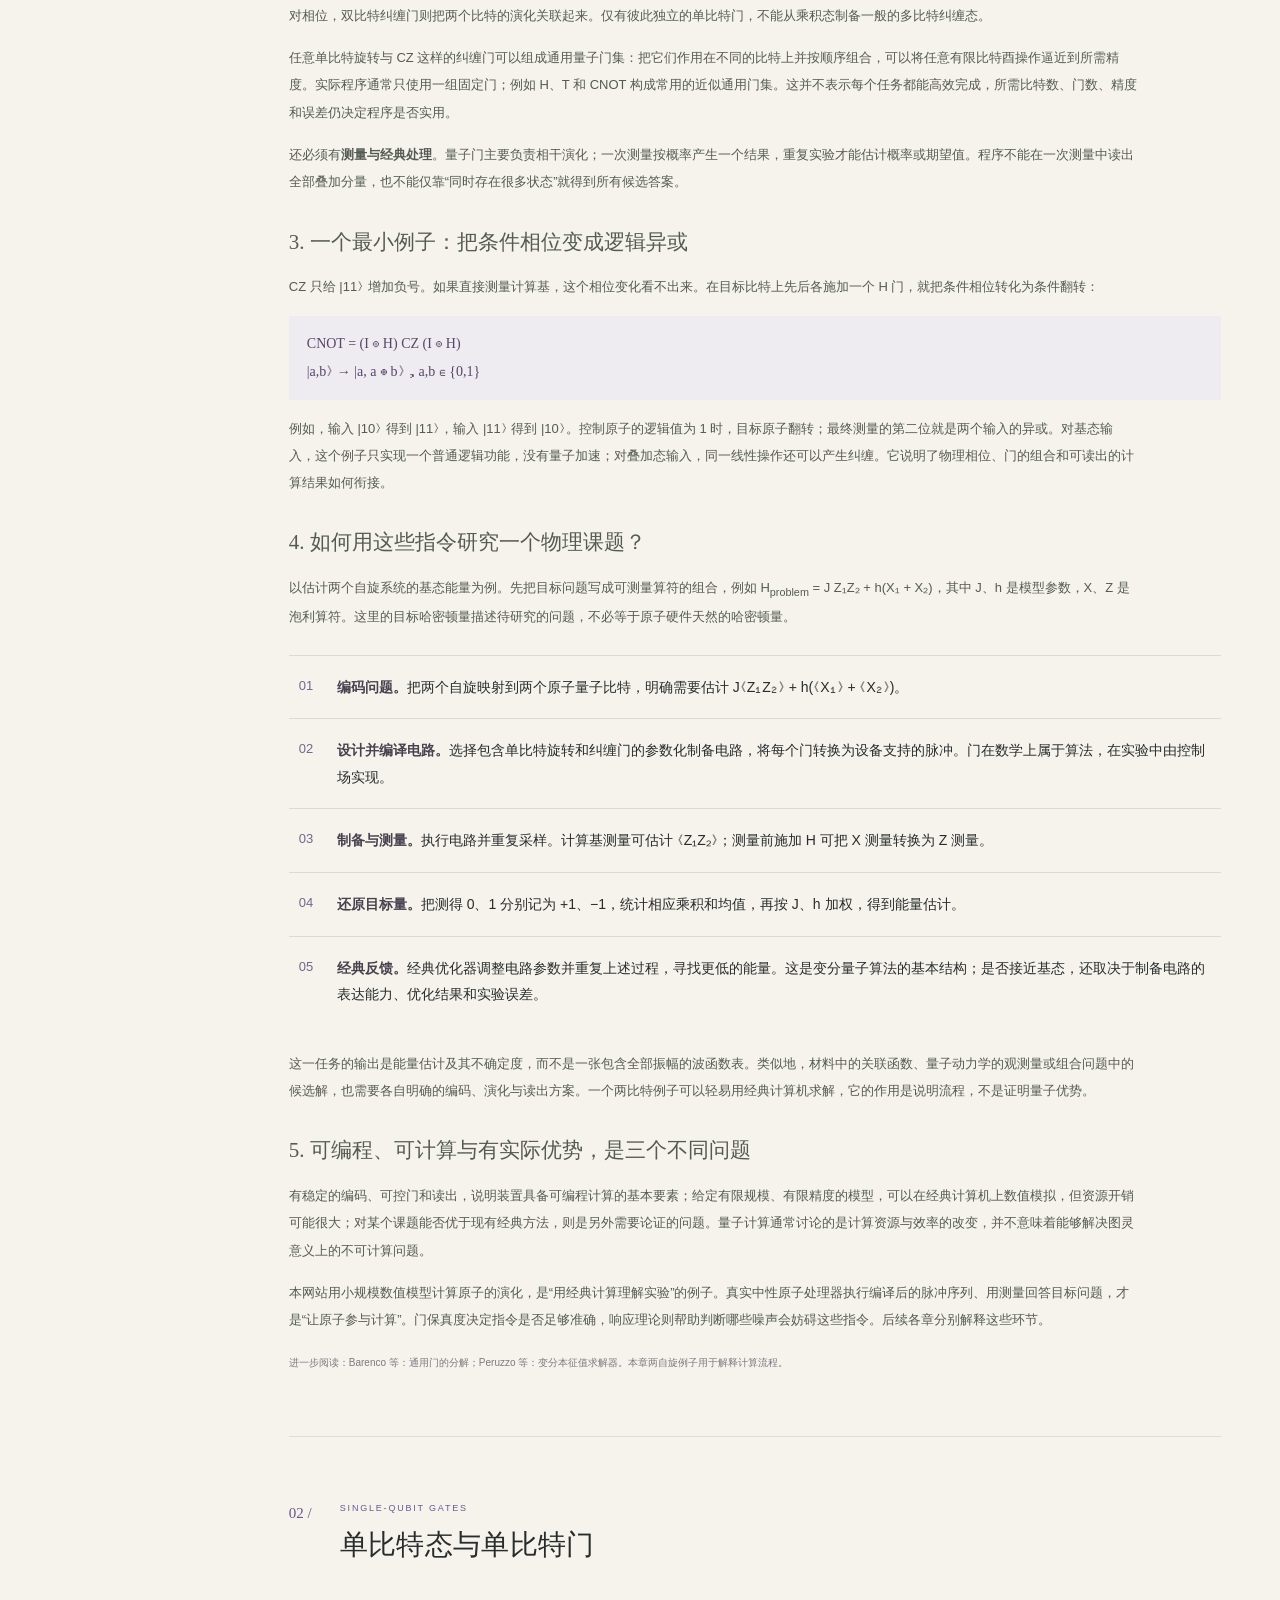
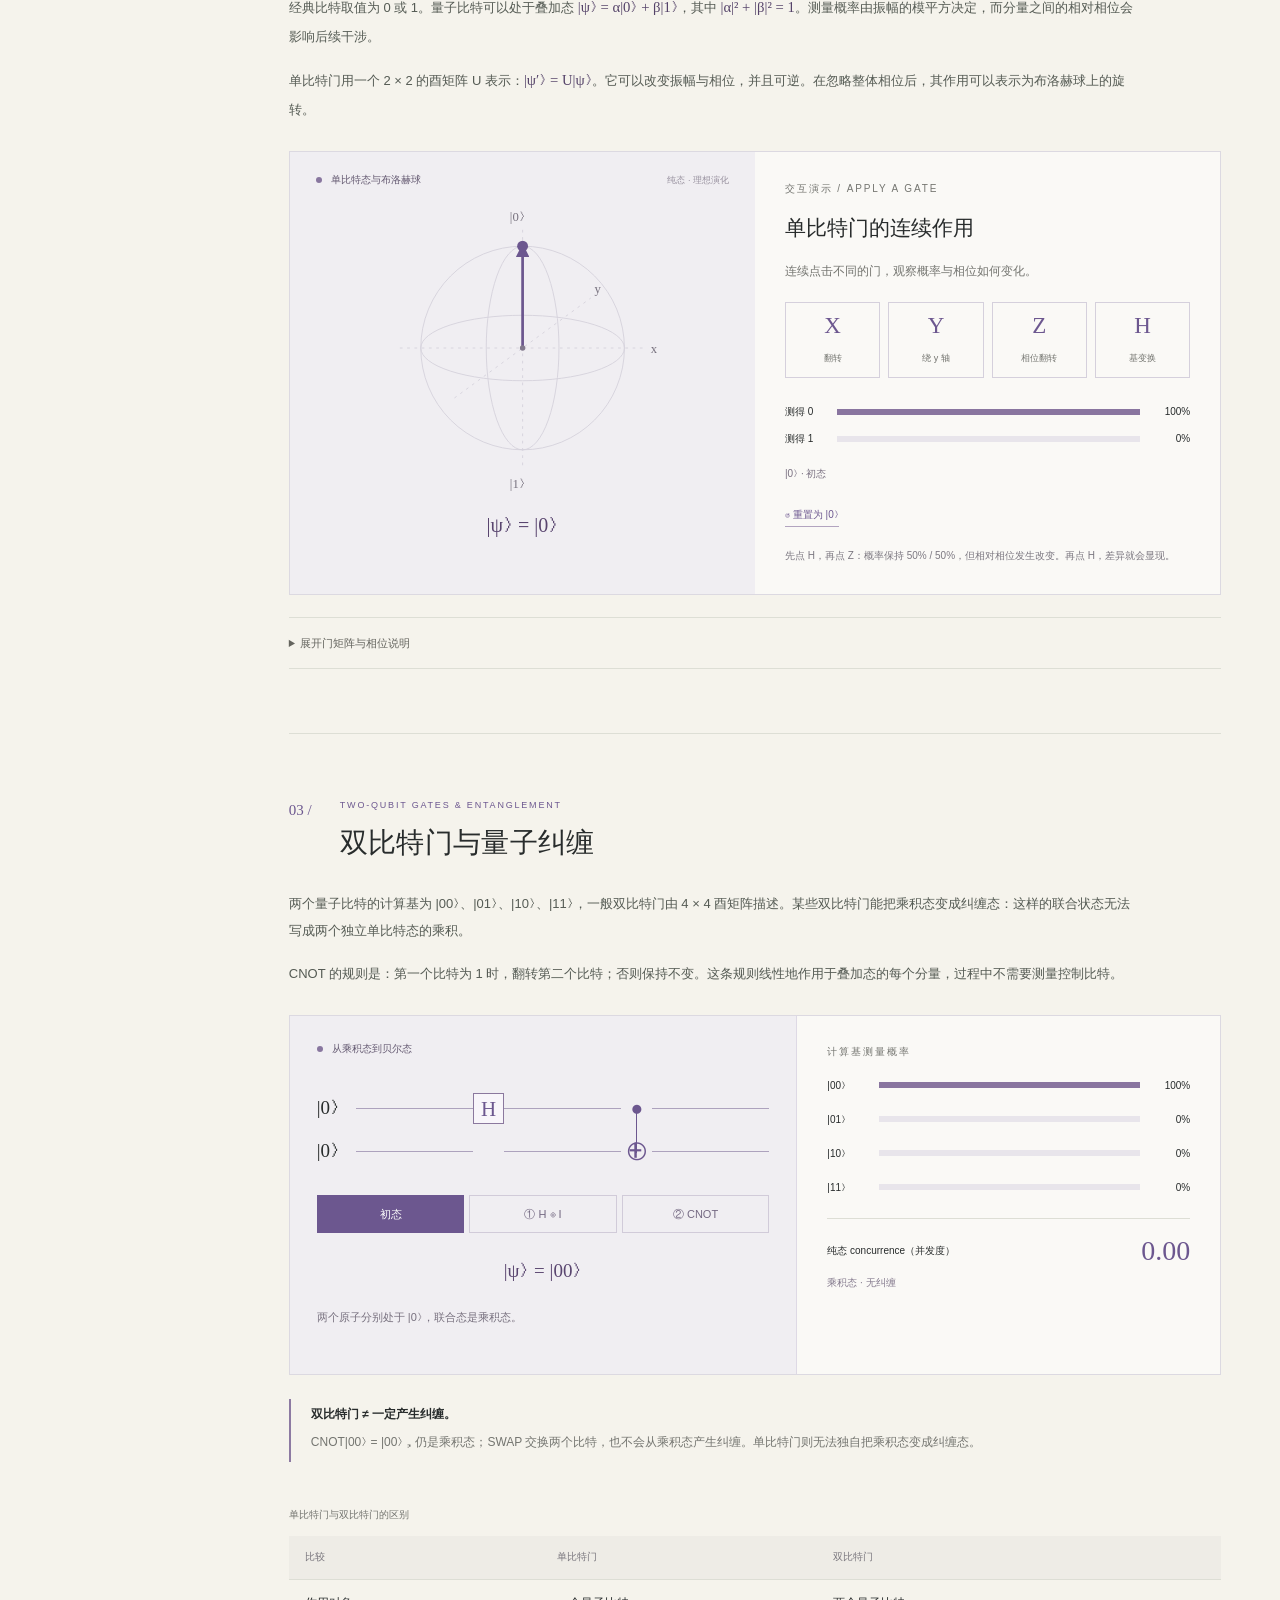
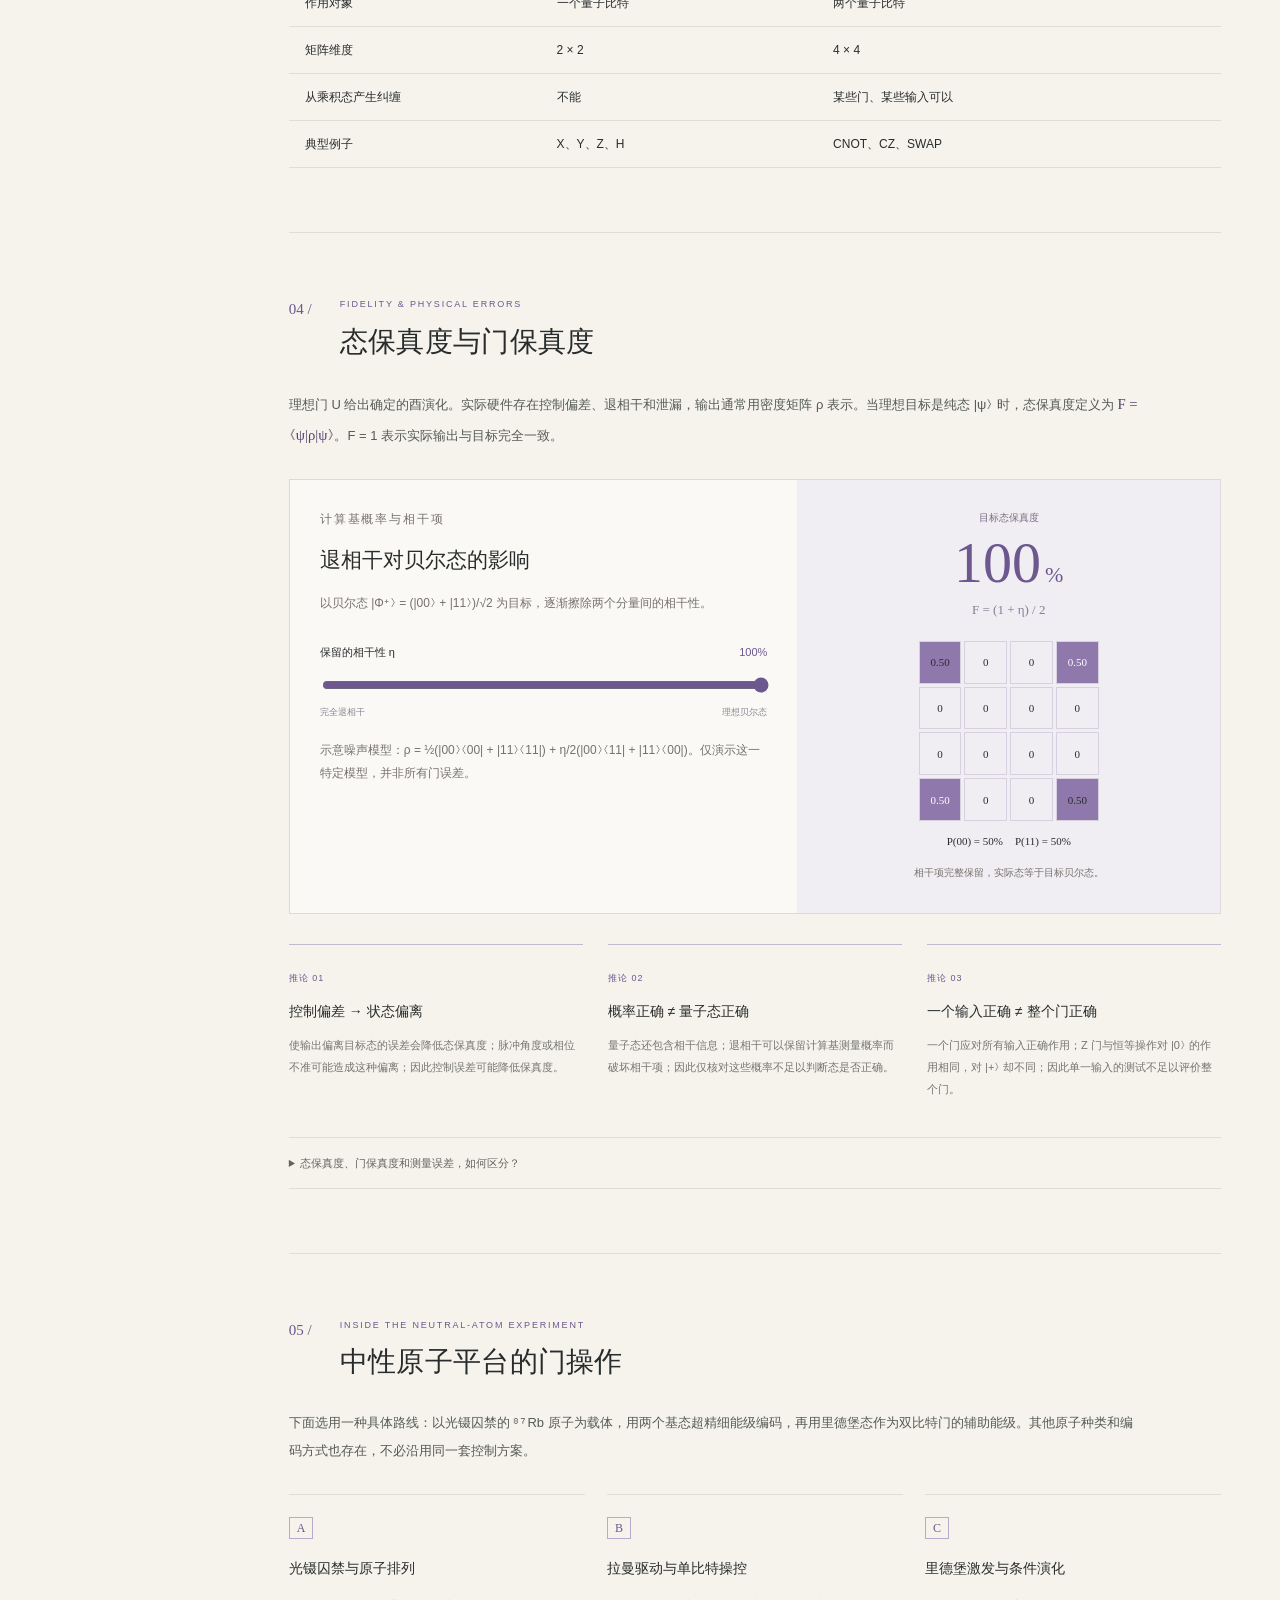
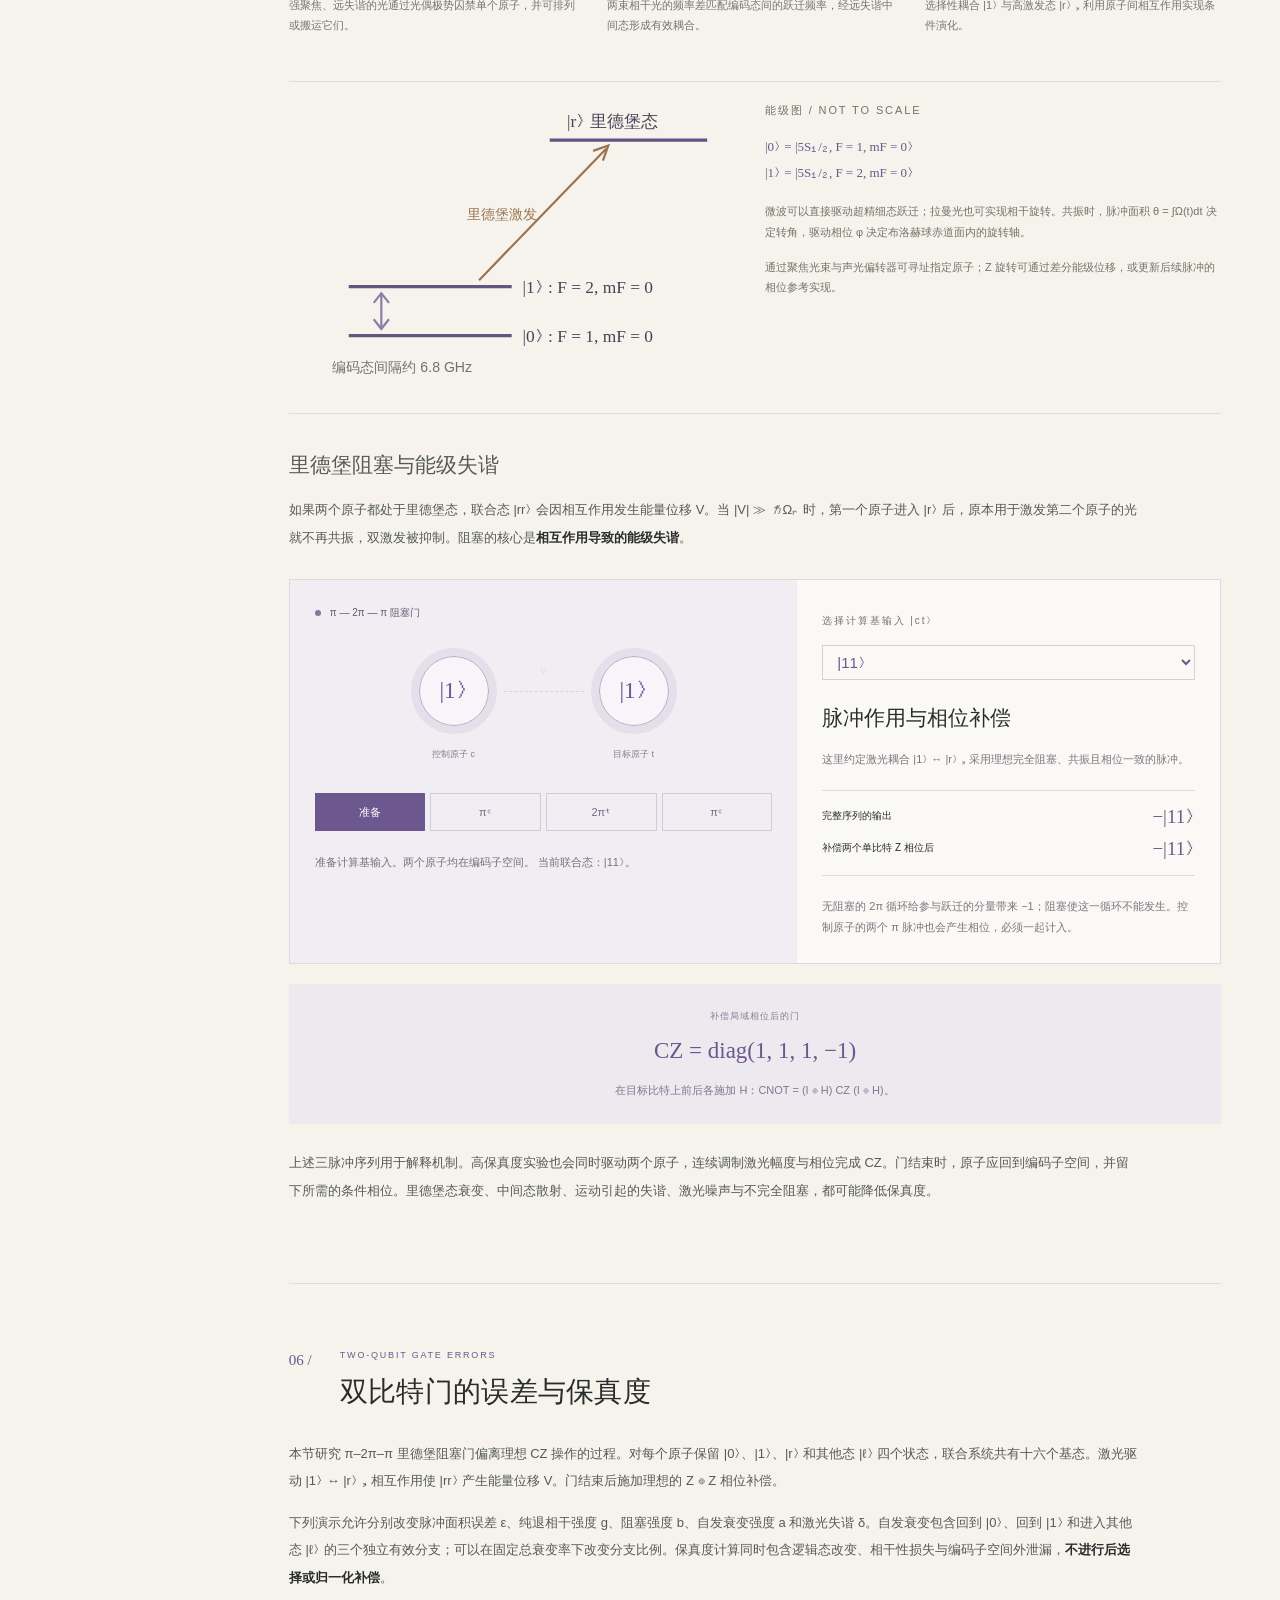
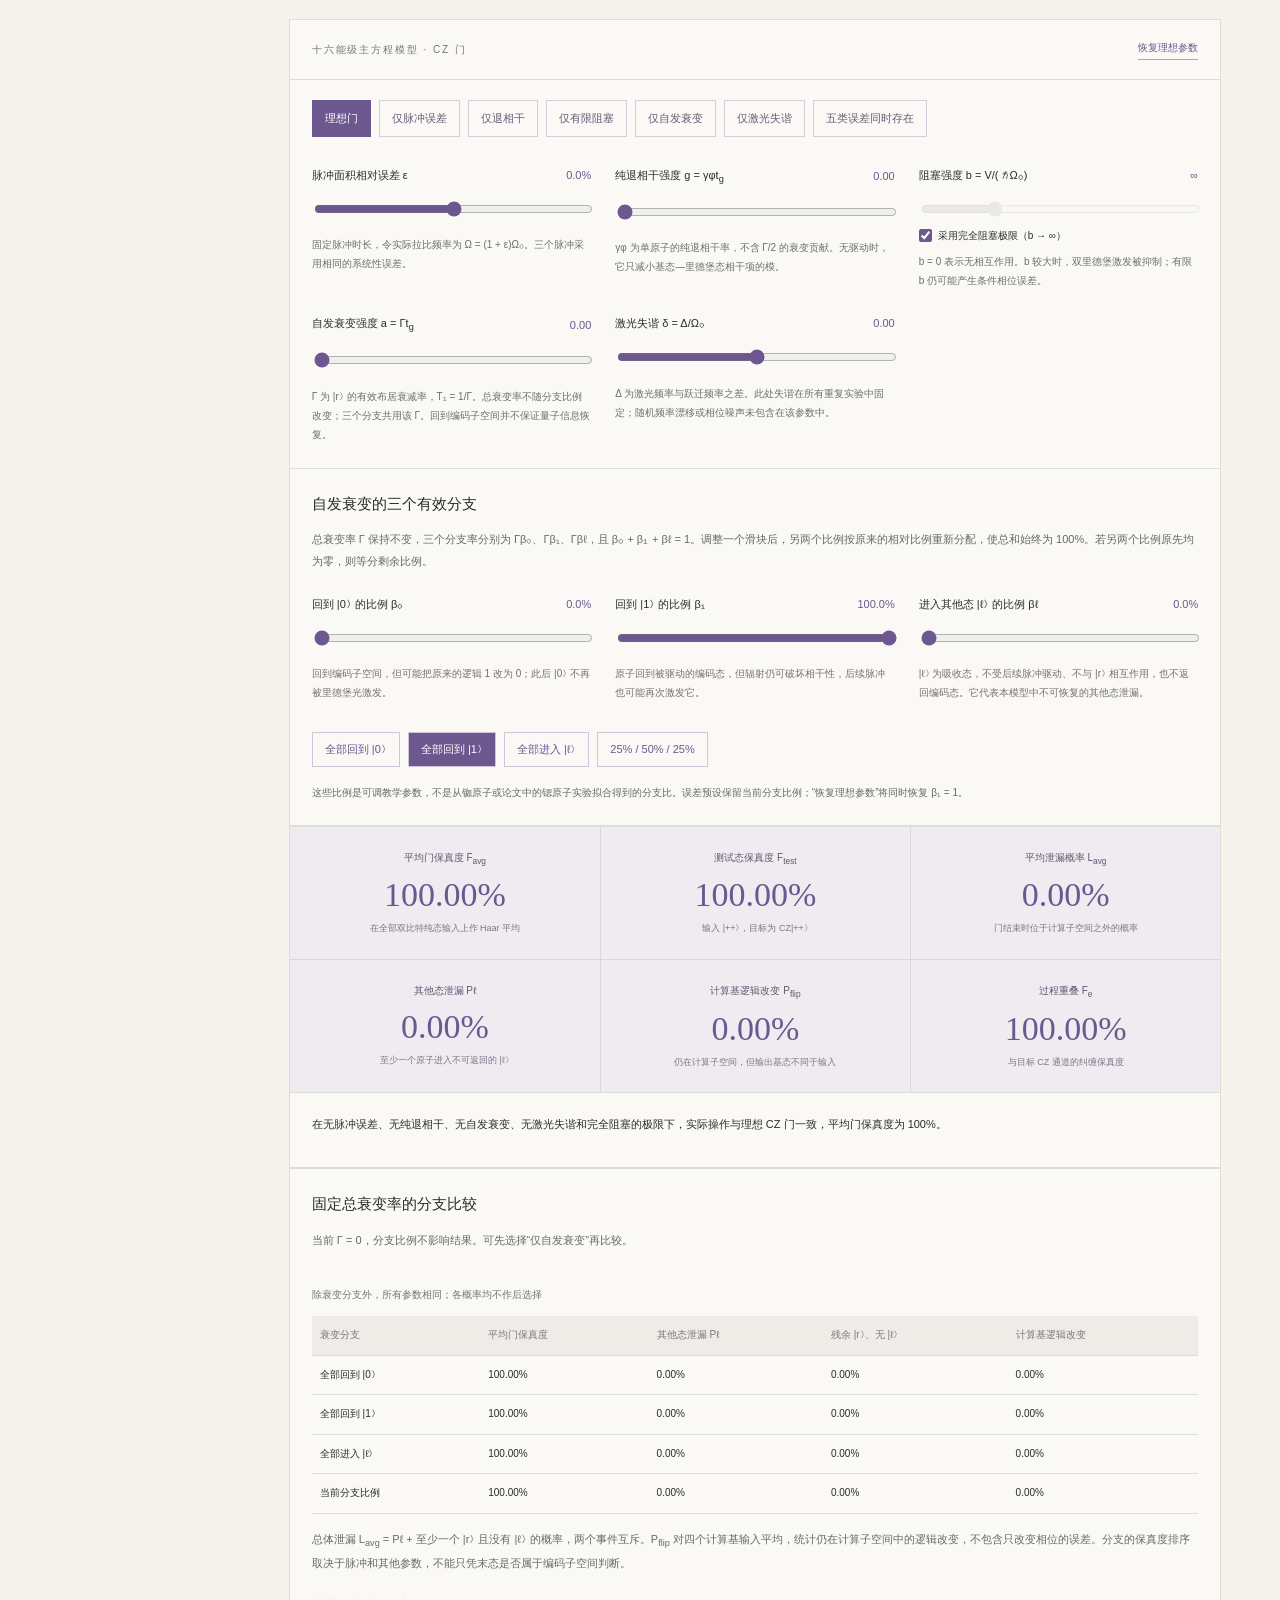
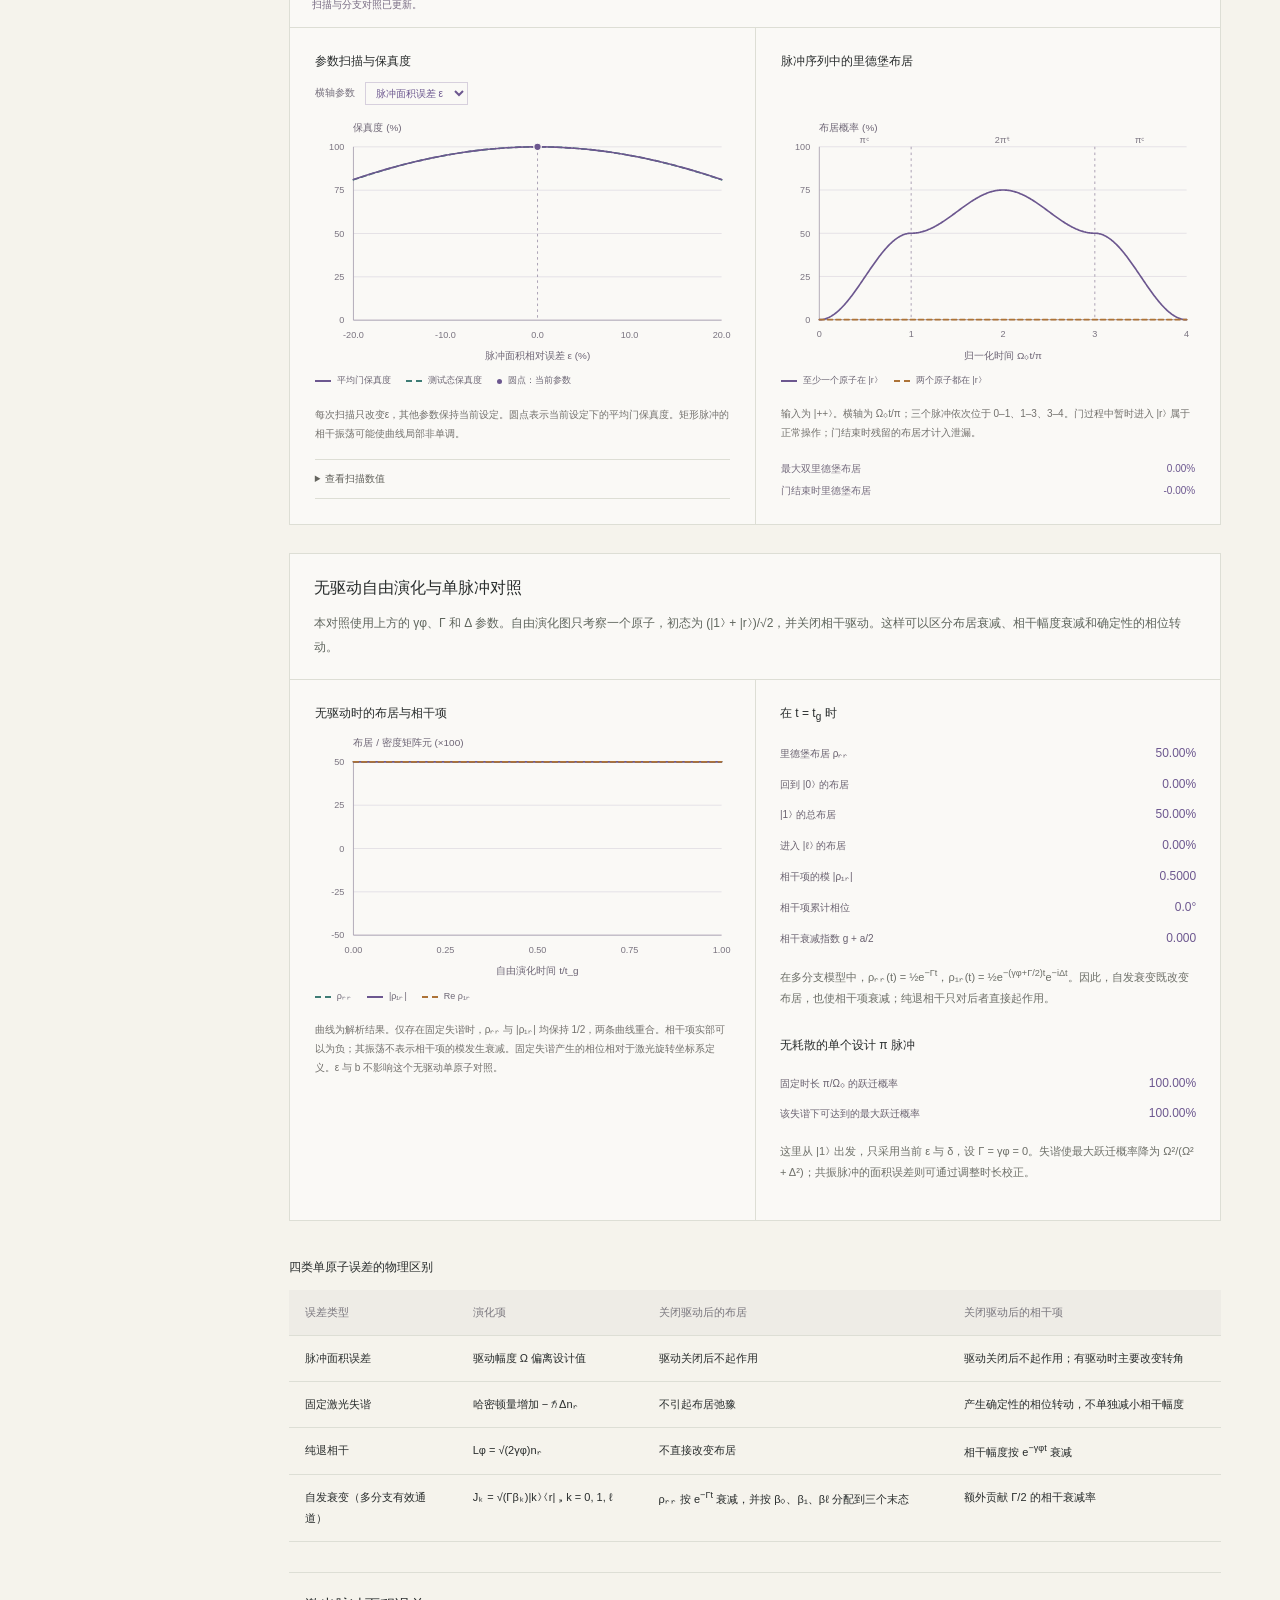
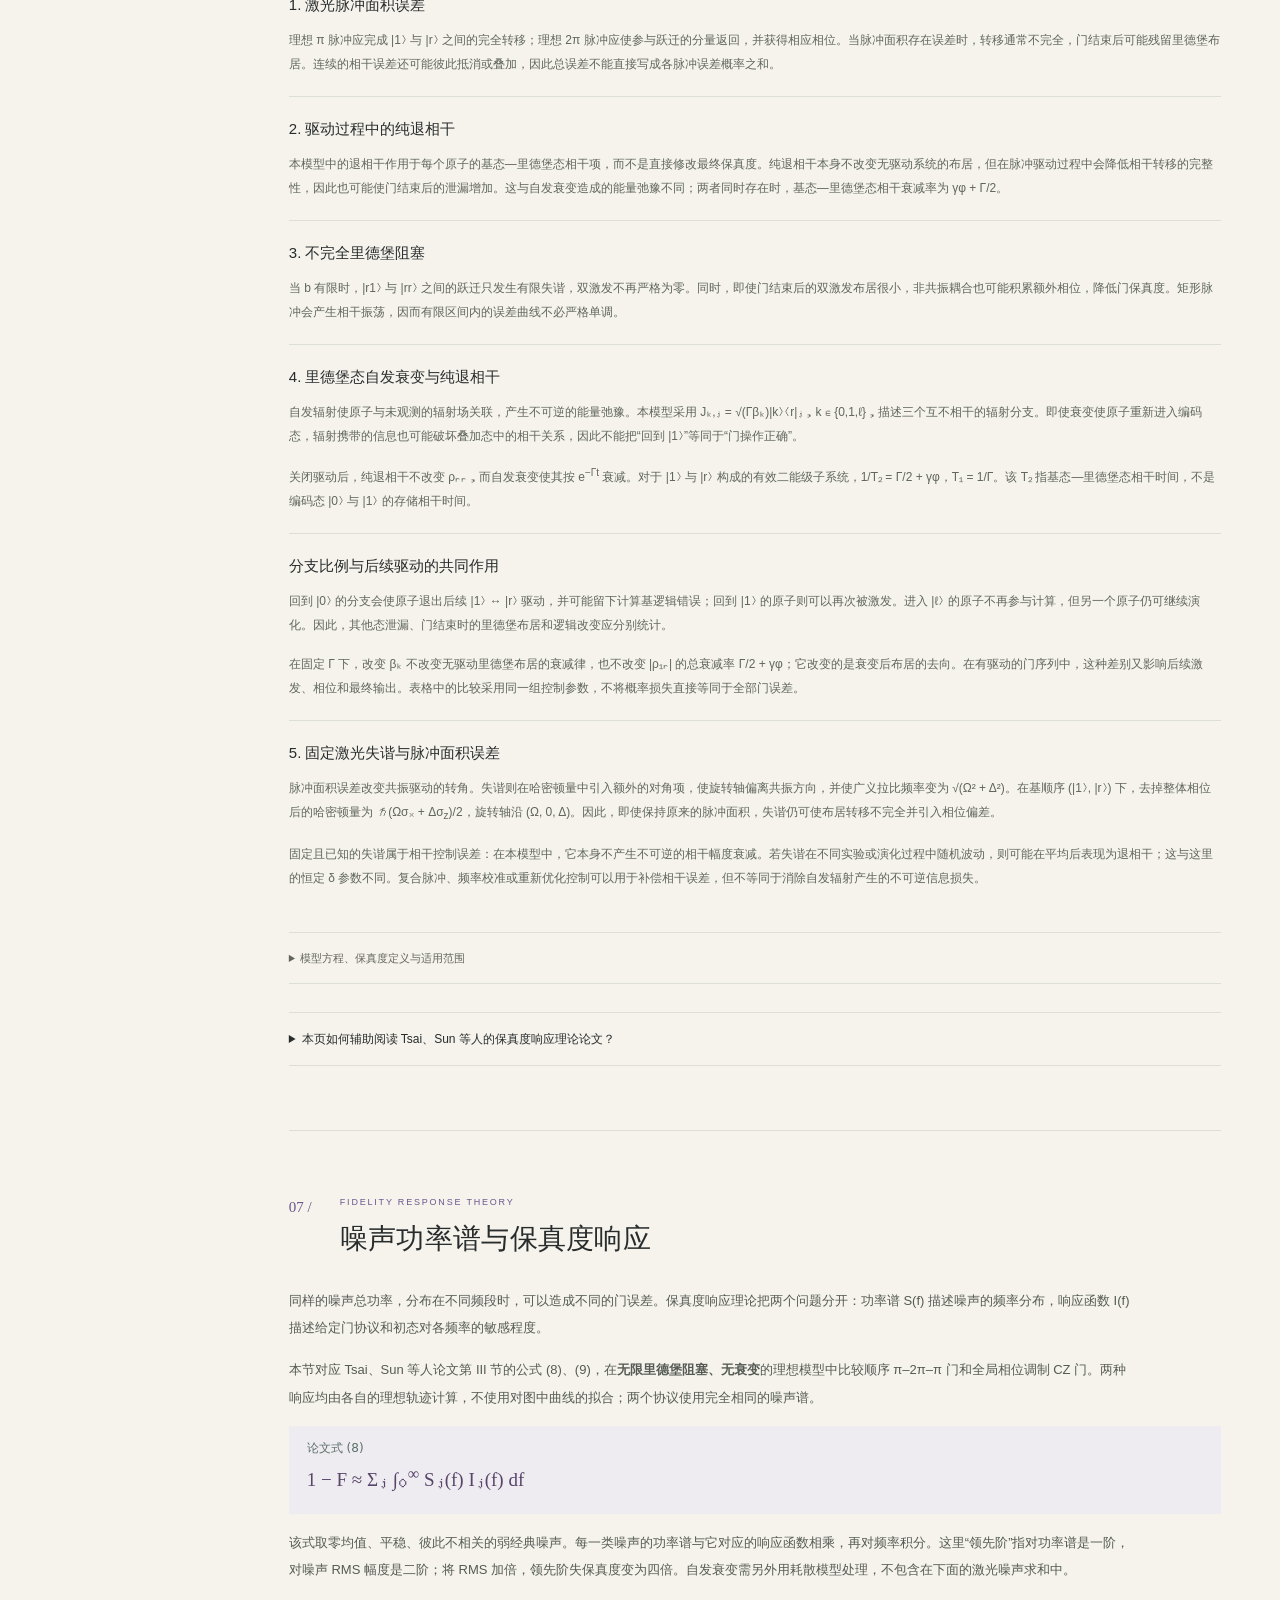
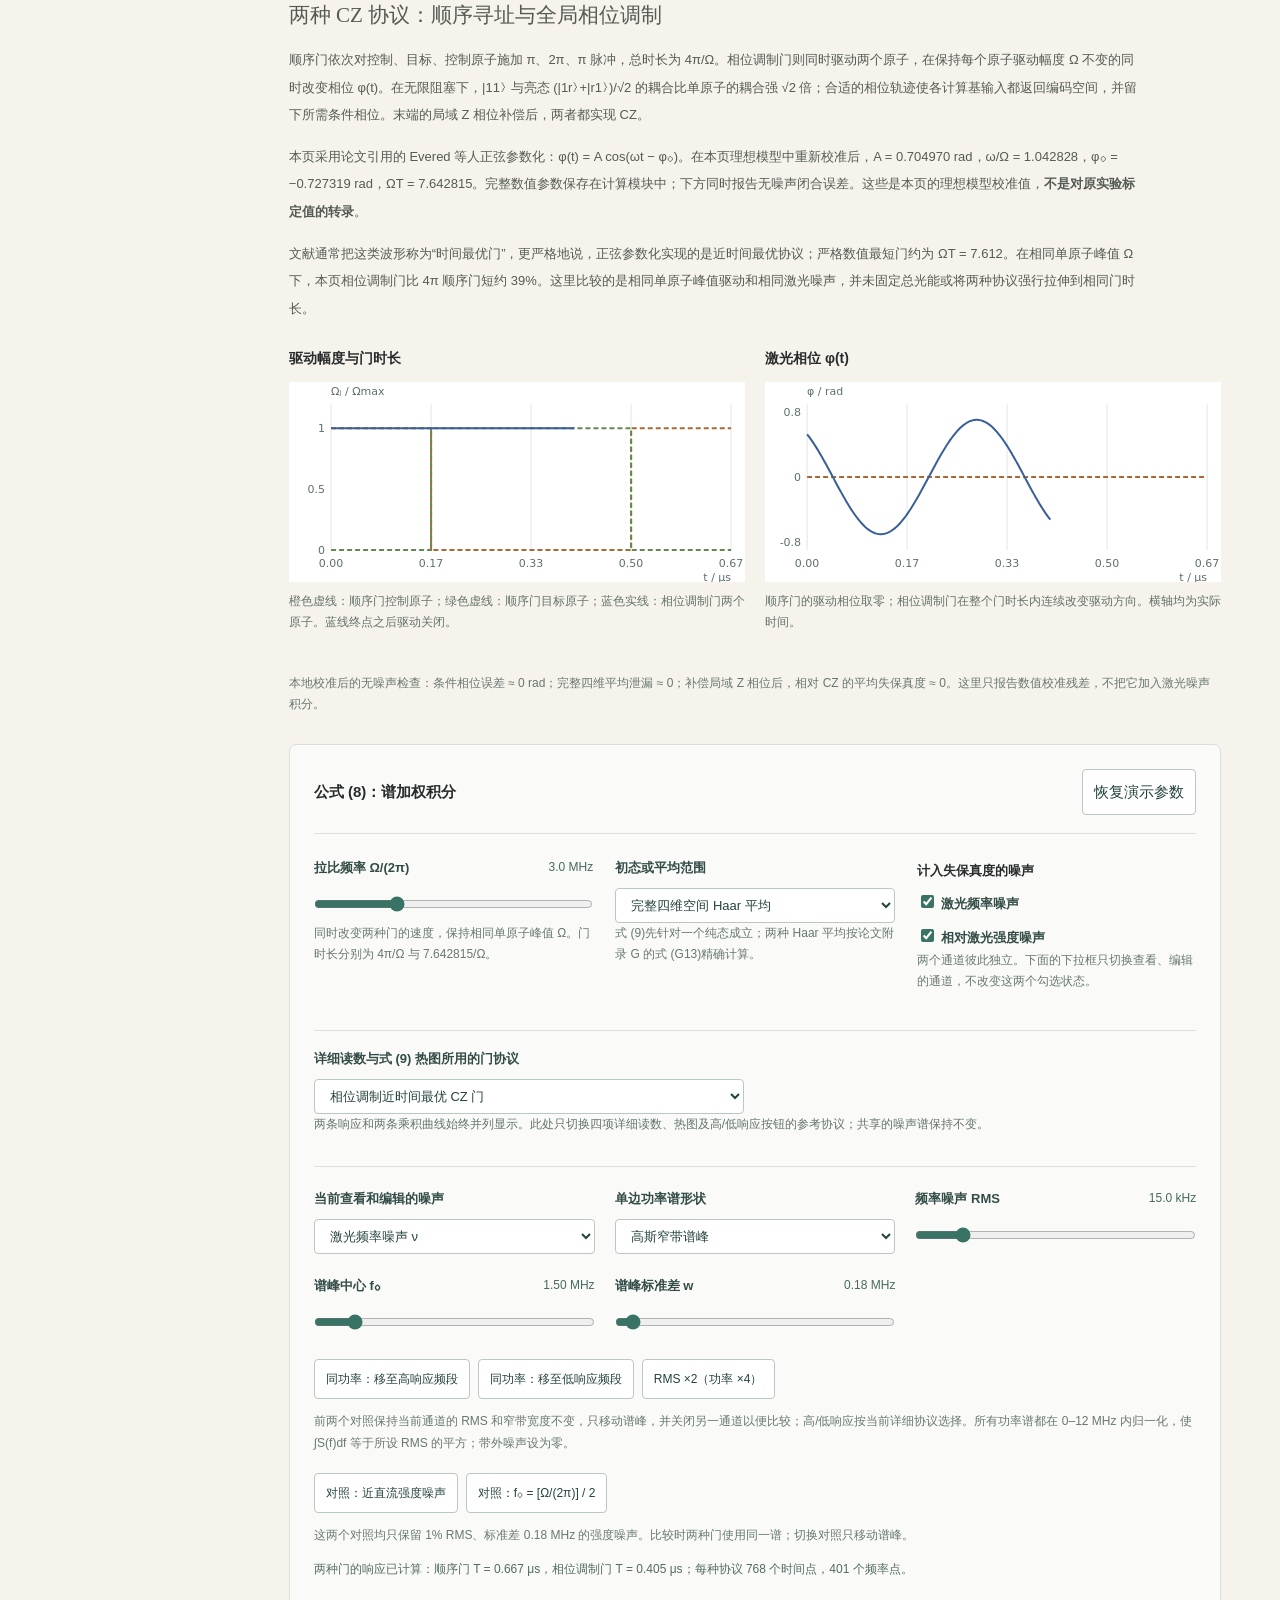
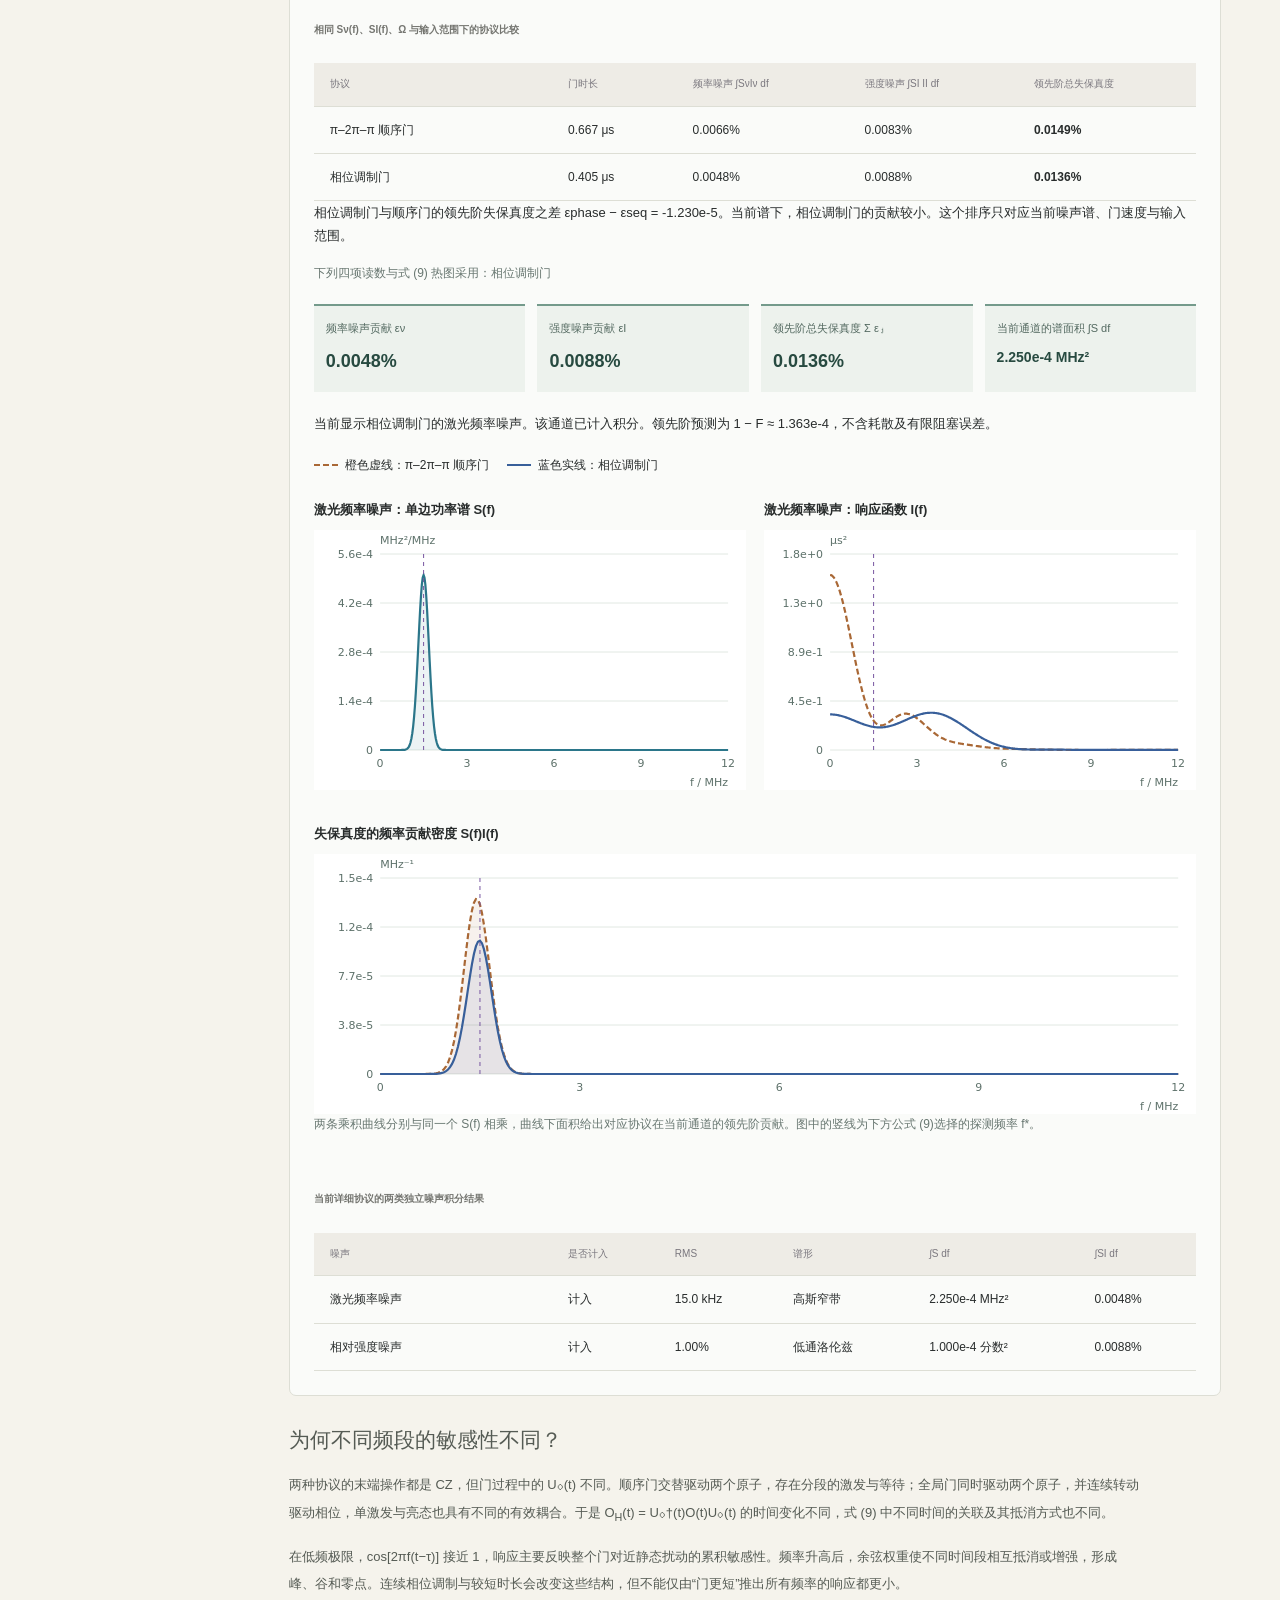
==== commit 746428ba: "Add hardware laboratory pixel adventure with instrument diagnostics and experiment sequence" ====
--- a/index.html
+++ b/index.html
@@ -13,7 +13,7 @@
 <div class="page-layout">
 <aside class="sidebar"><div class="small-label">阅读路线 / CONTENTS</div><nav aria-label="章节目录"><a href="#overview" class="active"><span>00</span> 内容概述</a><a href="#computable"><span>01</span> 从实验到计算</a><a href="#single"><span>02</span> 单比特门</a><a href="#double"><span>03</span> 双比特门与纠缠</a><a href="#fidelity"><span>04</span> 保真度的定义</a><a href="#atoms"><span>05</span> 实验中的量子门</a><a href="#gate-errors"><span>06</span> 双比特门误差</a><a href="#frt"><span>07</span> 保真度响应理论</a><a href="#check"><span>08</span> 概念检查</a><a href="#references"><span>↗</span> 延伸阅读</a></nav><div class="side-note"><span class="dot"></span> 学习顺序：从实验到计算、量子态与门、物理实现与误差分析。</div><div class="side-bottom">中文入门 · 可交互 · 可打印<br><span>模型范围：⁸⁷Rb 超精细态与里德堡阻塞</span></div></aside>
 <main id="main">
-<section class="hero" id="overview"><div class="hero-copy"><p class="eyebrow">量子计算基础与中性原子实现</p><h1>量子门与<br><span>中性原子计算</span></h1><p class="hero-description">本讲义首先解释中性原子实验如何成为可编程的计算过程，再介绍单比特门、双比特门及其物理实现，并通过交互模型分析脉冲误差、纯退相干、自发衰变、激光失谐和有限阻塞对门保真度的影响，并用功率谱与响应函数解释时间相关激光噪声。</p><a class="primary-link" href="#computable">阅读第一节 <span>↓</span></a><p style="margin:16px 0 0;font-size:13px"><a href="./game.html">进入像素游戏：用六个实验任务练习这些概念 ↗</a></p><div class="hero-tags"><span>单比特旋转</span><span>量子纠缠</span><span>里德堡阻塞</span></div></div><div class="hero-figure"><svg viewBox="0 0 480 420" role="img" aria-label="两个光镊中的原子及其通过里德堡态产生的相互作用示意，非按比例绘制"><defs><radialGradient id="glow"><stop stop-color="#a79acb" stop-opacity=".5"/><stop offset="1" stop-color="#a79acb" stop-opacity="0"/></radialGradient><linearGradient id="beam" x2="0" y2="1"><stop stop-color="#c3c2dc" stop-opacity="0"/><stop offset=".65" stop-color="#aba8cb" stop-opacity=".4"/><stop offset="1" stop-color="#c3c2dc" stop-opacity="0"/></linearGradient></defs><g fill="none" stroke="#dedbd3"><path d="M20 310 240 190 460 310 240 430Z"/><path d="M75 280 295 400M130 250 350 370M185 220 405 340M75 340 295 220M130 370 350 250M185 400 405 280"/></g><path d="M65 35 Q158 255 95 365 L215 365 Q152 255 245 35Z" fill="url(#beam)"/><path d="M235 35 Q328 255 265 365 L385 365 Q322 255 415 35Z" fill="url(#beam)"/><circle cx="155" cy="236" r="90" fill="url(#glow)"/><circle cx="325" cy="236" r="90" fill="url(#glow)"/><g fill="none" stroke="#8a7aa9"><ellipse cx="155" cy="236" rx="61" ry="21" transform="rotate(-35 155 236)"/><ellipse cx="155" cy="236" rx="61" ry="21" transform="rotate(55 155 236)"/><ellipse cx="325" cy="236" rx="61" ry="21" transform="rotate(-35 325 236)"/><ellipse cx="325" cy="236" rx="61" ry="21" transform="rotate(55 325 236)"/><path d="M185 203 Q240 144 295 203" stroke-dasharray="4 5"/></g><g fill="#655381"><circle cx="155" cy="236" r="9"/><circle cx="325" cy="236" r="9"/></g><g font-family="Georgia,serif" fill="#655381" font-size="18"><text x="223" y="156">V(R)</text><text x="138" y="298">|ψ₁⟩</text><text x="310" y="298">|ψ₂⟩</text></g><g fill="#77756f" font-family="sans-serif" font-size="10" letter-spacing="2"><text x="109" y="45">OPTICAL TWEEZER</text><text x="281" y="45">OPTICAL TWEEZER</text></g></svg><p><span>图 01</span> 光镊中的两个原子及其里德堡相互作用。<br><small>概念示意，非按比例绘制。</small></p></div></section>
+<section class="hero" id="overview"><div class="hero-copy"><p class="eyebrow">量子计算基础与中性原子实现</p><h1>量子门与<br><span>中性原子计算</span></h1><p class="hero-description">本讲义首先解释中性原子实验如何成为可编程的计算过程，再介绍单比特门、双比特门及其物理实现，并通过交互模型分析脉冲误差、纯退相干、自发衰变、激光失谐和有限阻塞对门保真度的影响，并用功率谱与响应函数解释时间相关激光噪声。</p><a class="primary-link" href="#computable">阅读第一节 <span>↓</span></a><p style="margin:16px 0 0;font-size:13px"><a href="./game.html">进入像素游戏：用六个实验任务练习这些概念 ↗</a><br><a href="./hardware.html">新游戏：硬件实验室值班 · 调通一轮实验 ↗</a></p><div class="hero-tags"><span>单比特旋转</span><span>量子纠缠</span><span>里德堡阻塞</span></div></div><div class="hero-figure"><svg viewBox="0 0 480 420" role="img" aria-label="两个光镊中的原子及其通过里德堡态产生的相互作用示意，非按比例绘制"><defs><radialGradient id="glow"><stop stop-color="#a79acb" stop-opacity=".5"/><stop offset="1" stop-color="#a79acb" stop-opacity="0"/></radialGradient><linearGradient id="beam" x2="0" y2="1"><stop stop-color="#c3c2dc" stop-opacity="0"/><stop offset=".65" stop-color="#aba8cb" stop-opacity=".4"/><stop offset="1" stop-color="#c3c2dc" stop-opacity="0"/></linearGradient></defs><g fill="none" stroke="#dedbd3"><path d="M20 310 240 190 460 310 240 430Z"/><path d="M75 280 295 400M130 250 350 370M185 220 405 340M75 340 295 220M130 370 350 250M185 400 405 280"/></g><path d="M65 35 Q158 255 95 365 L215 365 Q152 255 245 35Z" fill="url(#beam)"/><path d="M235 35 Q328 255 265 365 L385 365 Q322 255 415 35Z" fill="url(#beam)"/><circle cx="155" cy="236" r="90" fill="url(#glow)"/><circle cx="325" cy="236" r="90" fill="url(#glow)"/><g fill="none" stroke="#8a7aa9"><ellipse cx="155" cy="236" rx="61" ry="21" transform="rotate(-35 155 236)"/><ellipse cx="155" cy="236" rx="61" ry="21" transform="rotate(55 155 236)"/><ellipse cx="325" cy="236" rx="61" ry="21" transform="rotate(-35 325 236)"/><ellipse cx="325" cy="236" rx="61" ry="21" transform="rotate(55 325 236)"/><path d="M185 203 Q240 144 295 203" stroke-dasharray="4 5"/></g><g fill="#655381"><circle cx="155" cy="236" r="9"/><circle cx="325" cy="236" r="9"/></g><g font-family="Georgia,serif" fill="#655381" font-size="18"><text x="223" y="156">V(R)</text><text x="138" y="298">|ψ₁⟩</text><text x="310" y="298">|ψ₂⟩</text></g><g fill="#77756f" font-family="sans-serif" font-size="10" letter-spacing="2"><text x="109" y="45">OPTICAL TWEEZER</text><text x="281" y="45">OPTICAL TWEEZER</text></g></svg><p><span>图 01</span> 光镊中的两个原子及其里德堡相互作用。<br><small>概念示意，非按比例绘制。</small></p></div></section>
 <div class="intro-strip"><p><b>理想量子门</b>由酉变换描述。</p><p>实验中，通过控制哈密顿量实现所需演化；<br>实际操作与理想操作的偏差构成门误差。</p></div>
 
 <section class="chapter" id="computable">
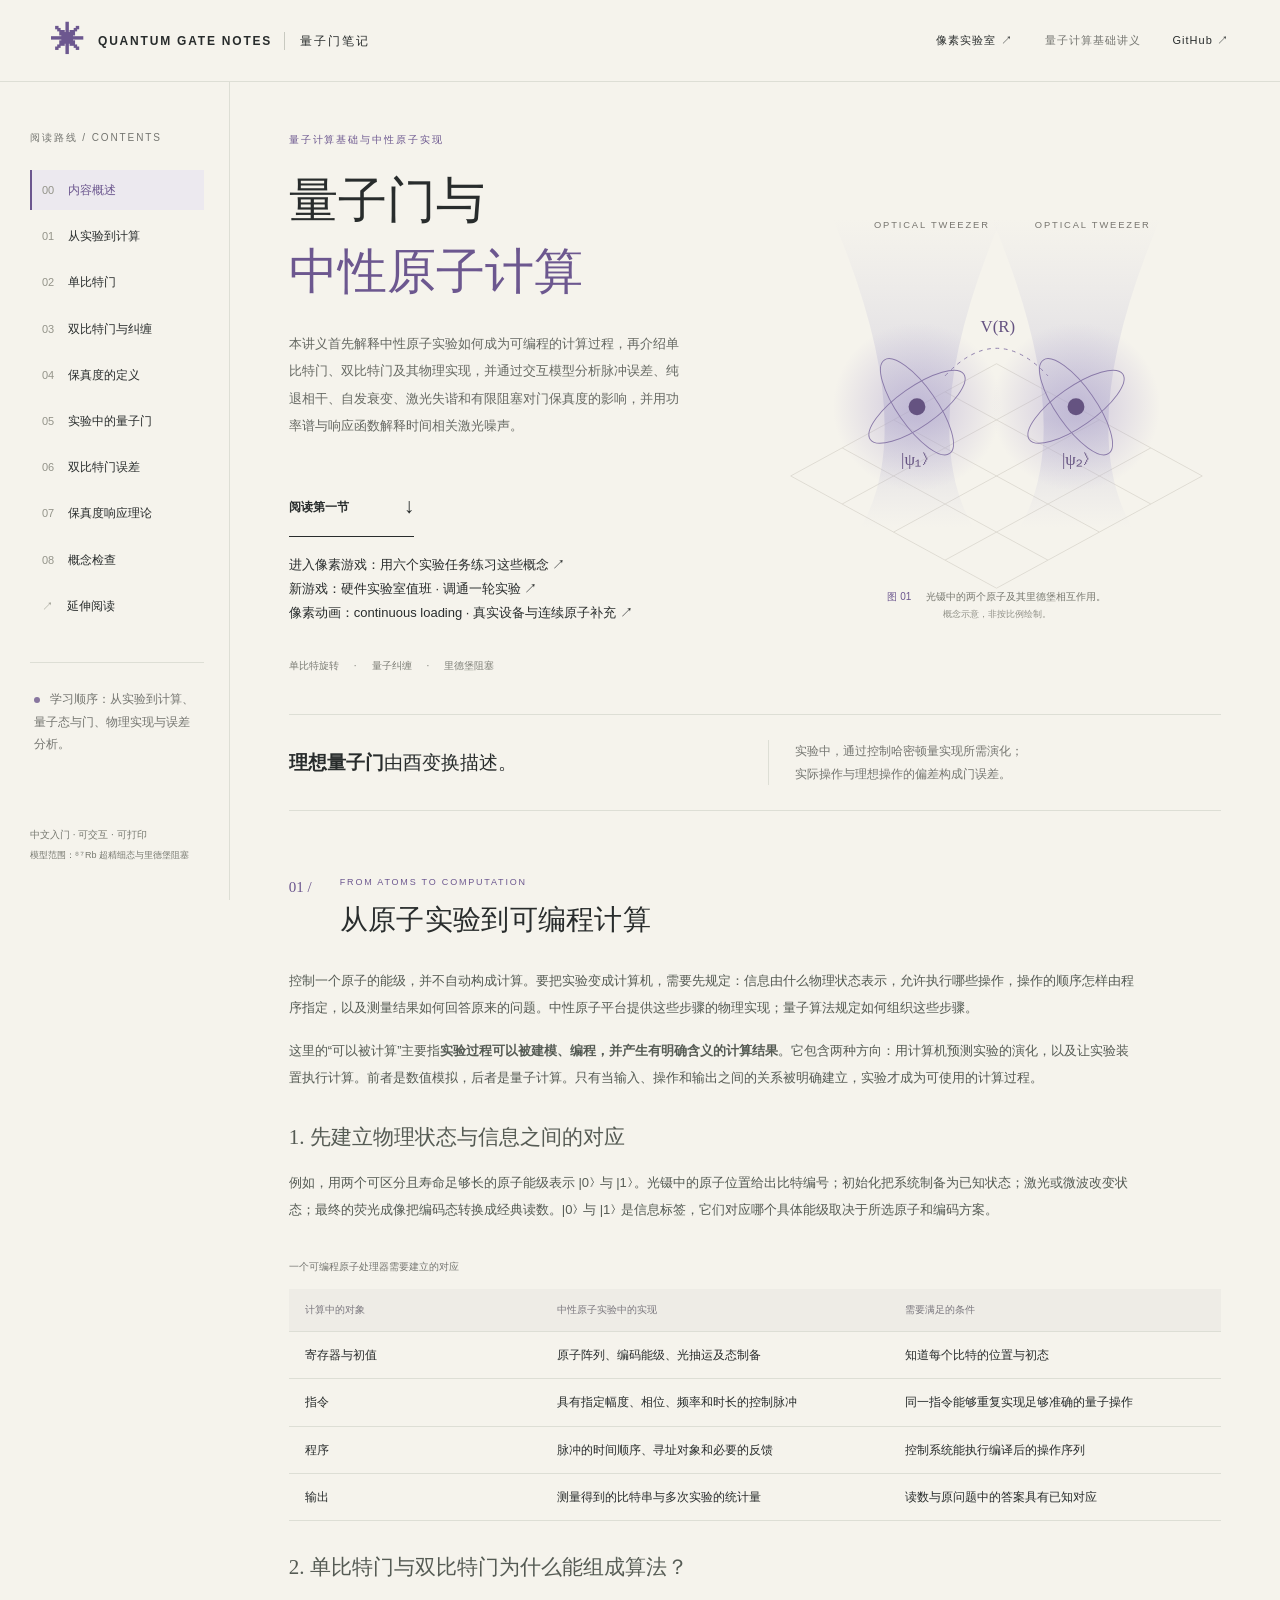
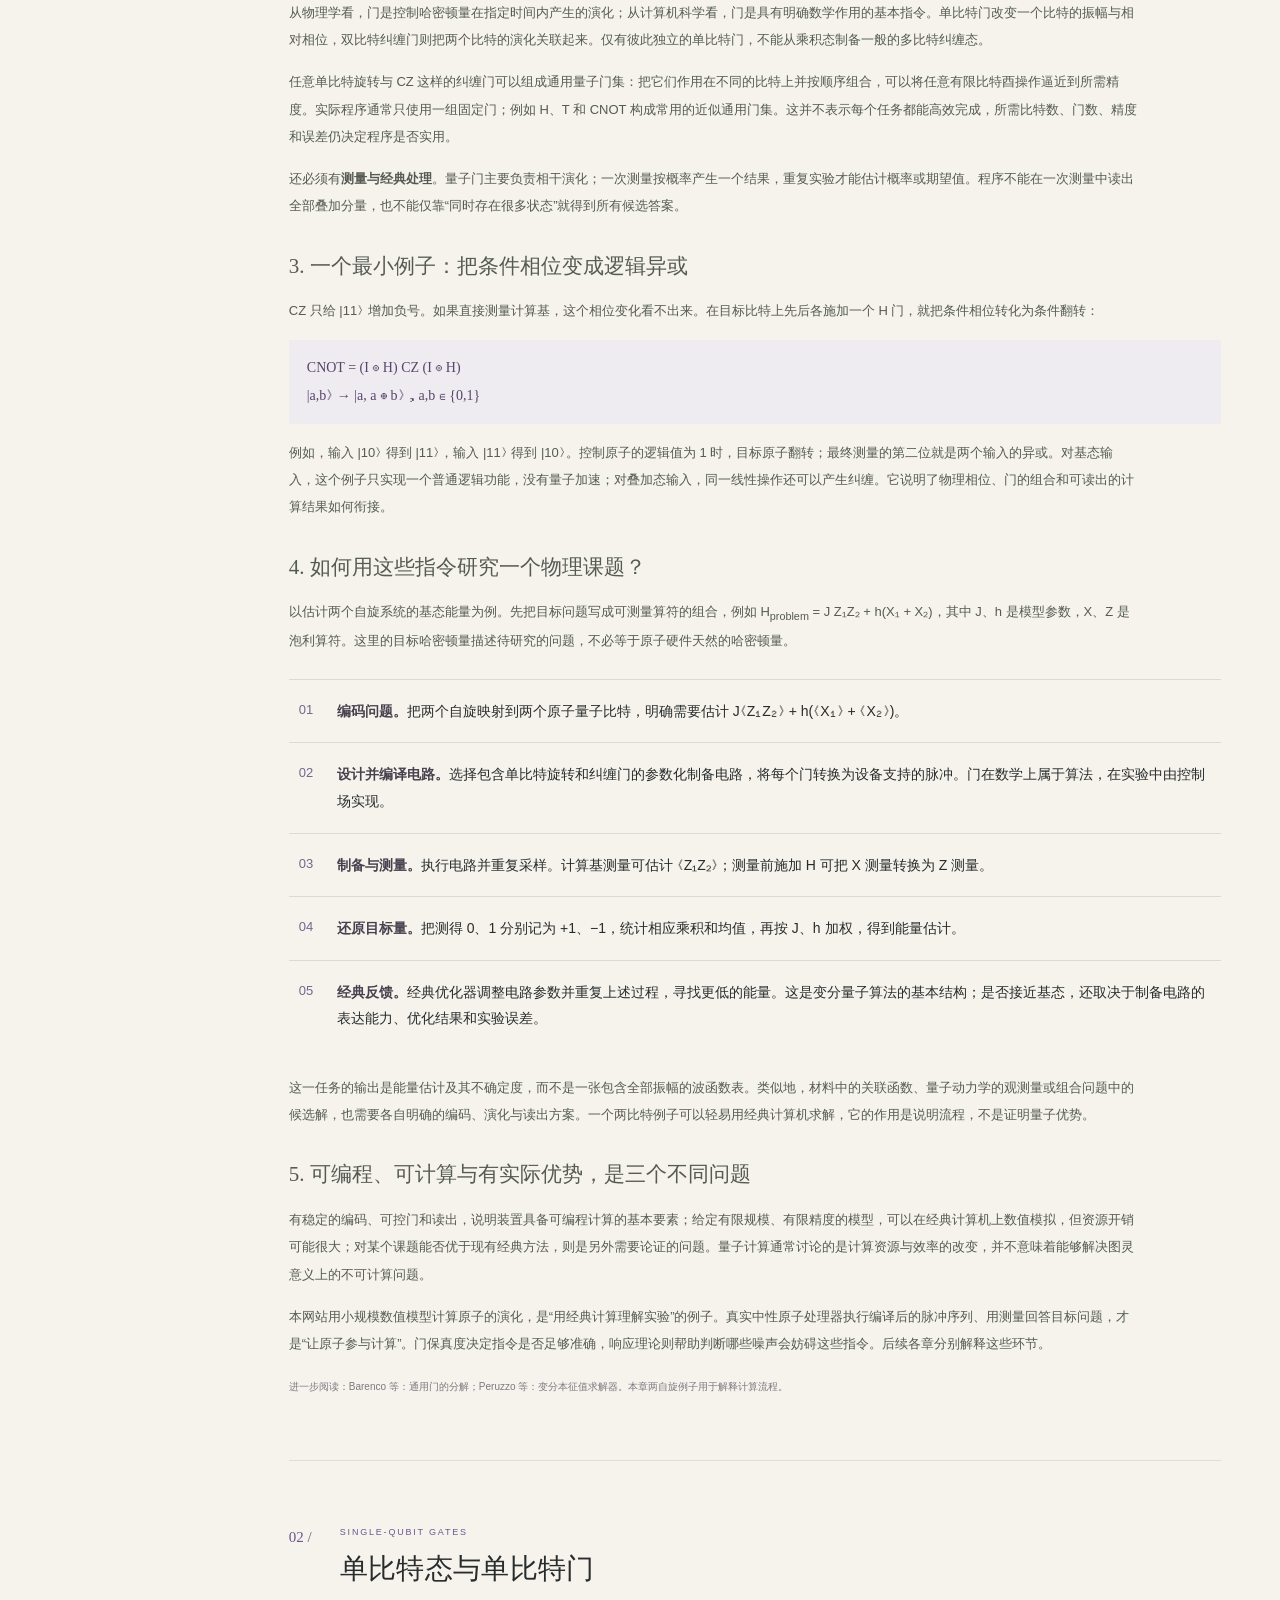
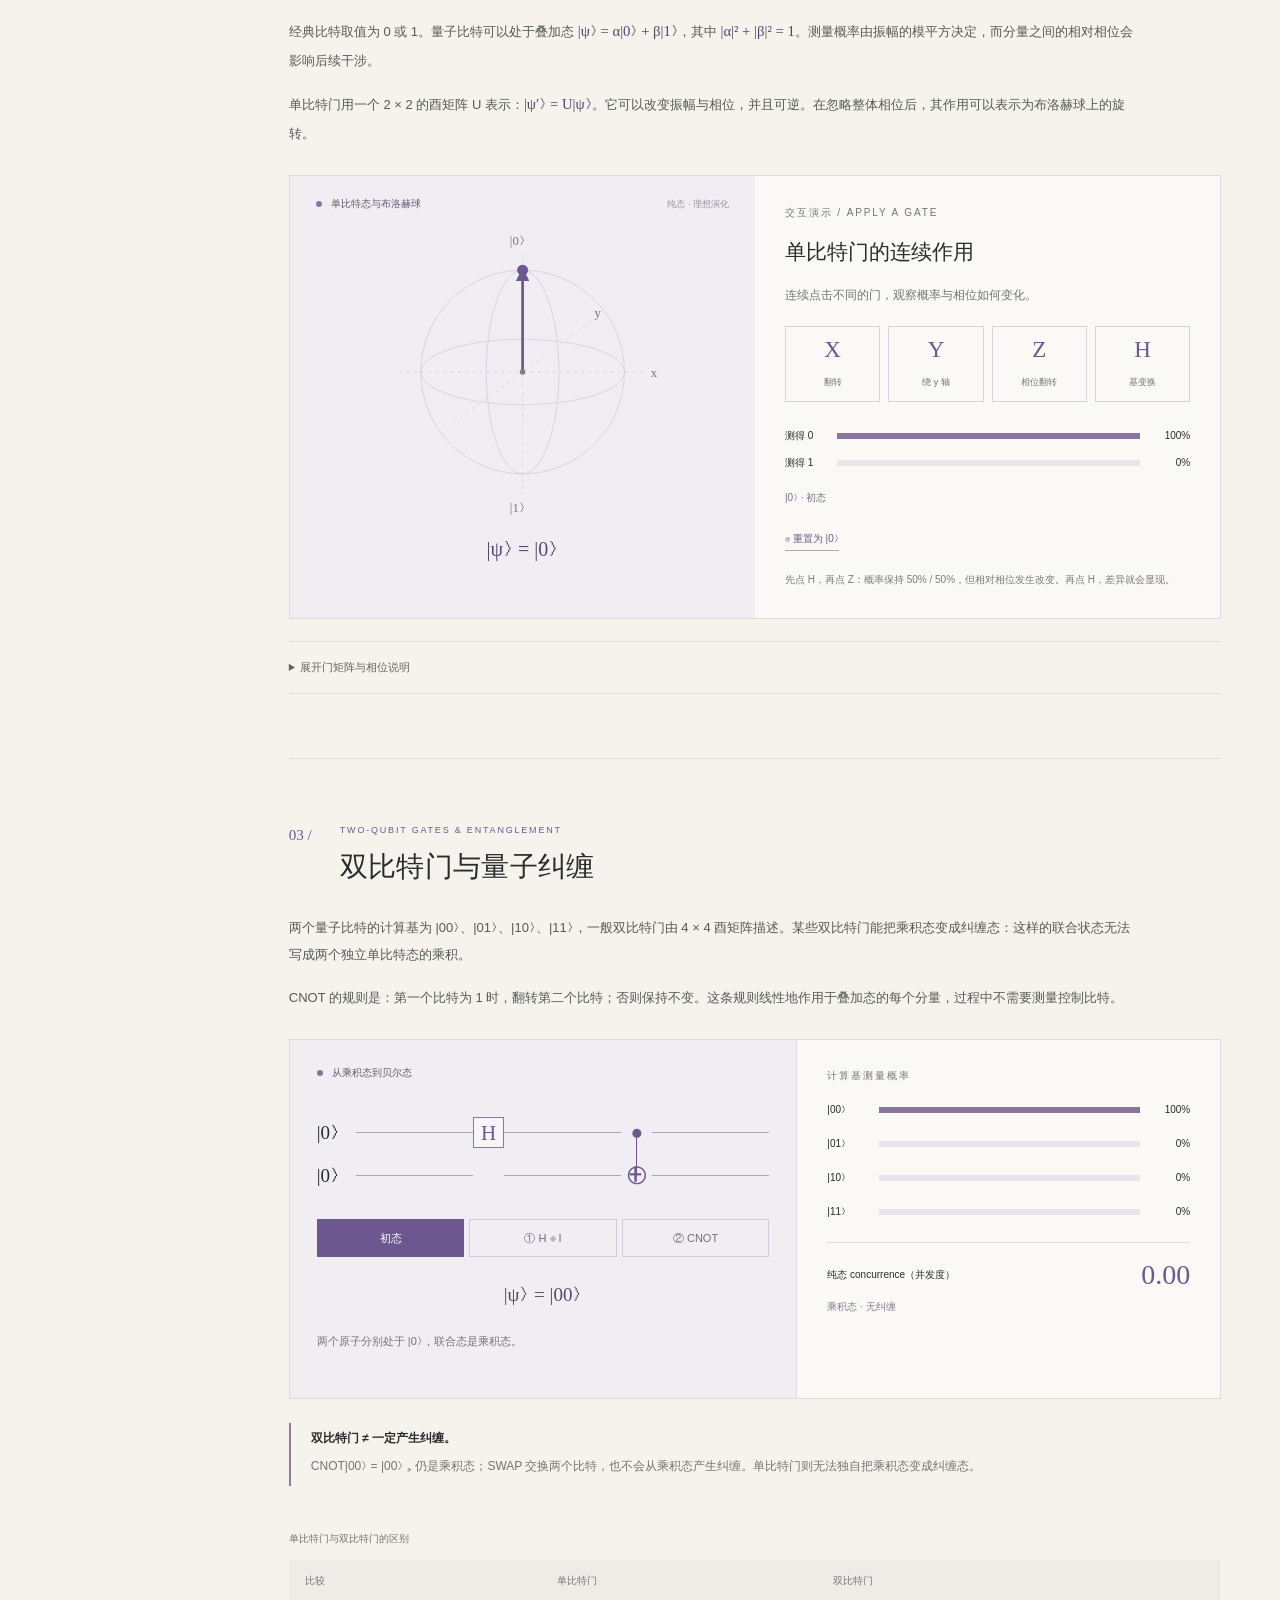
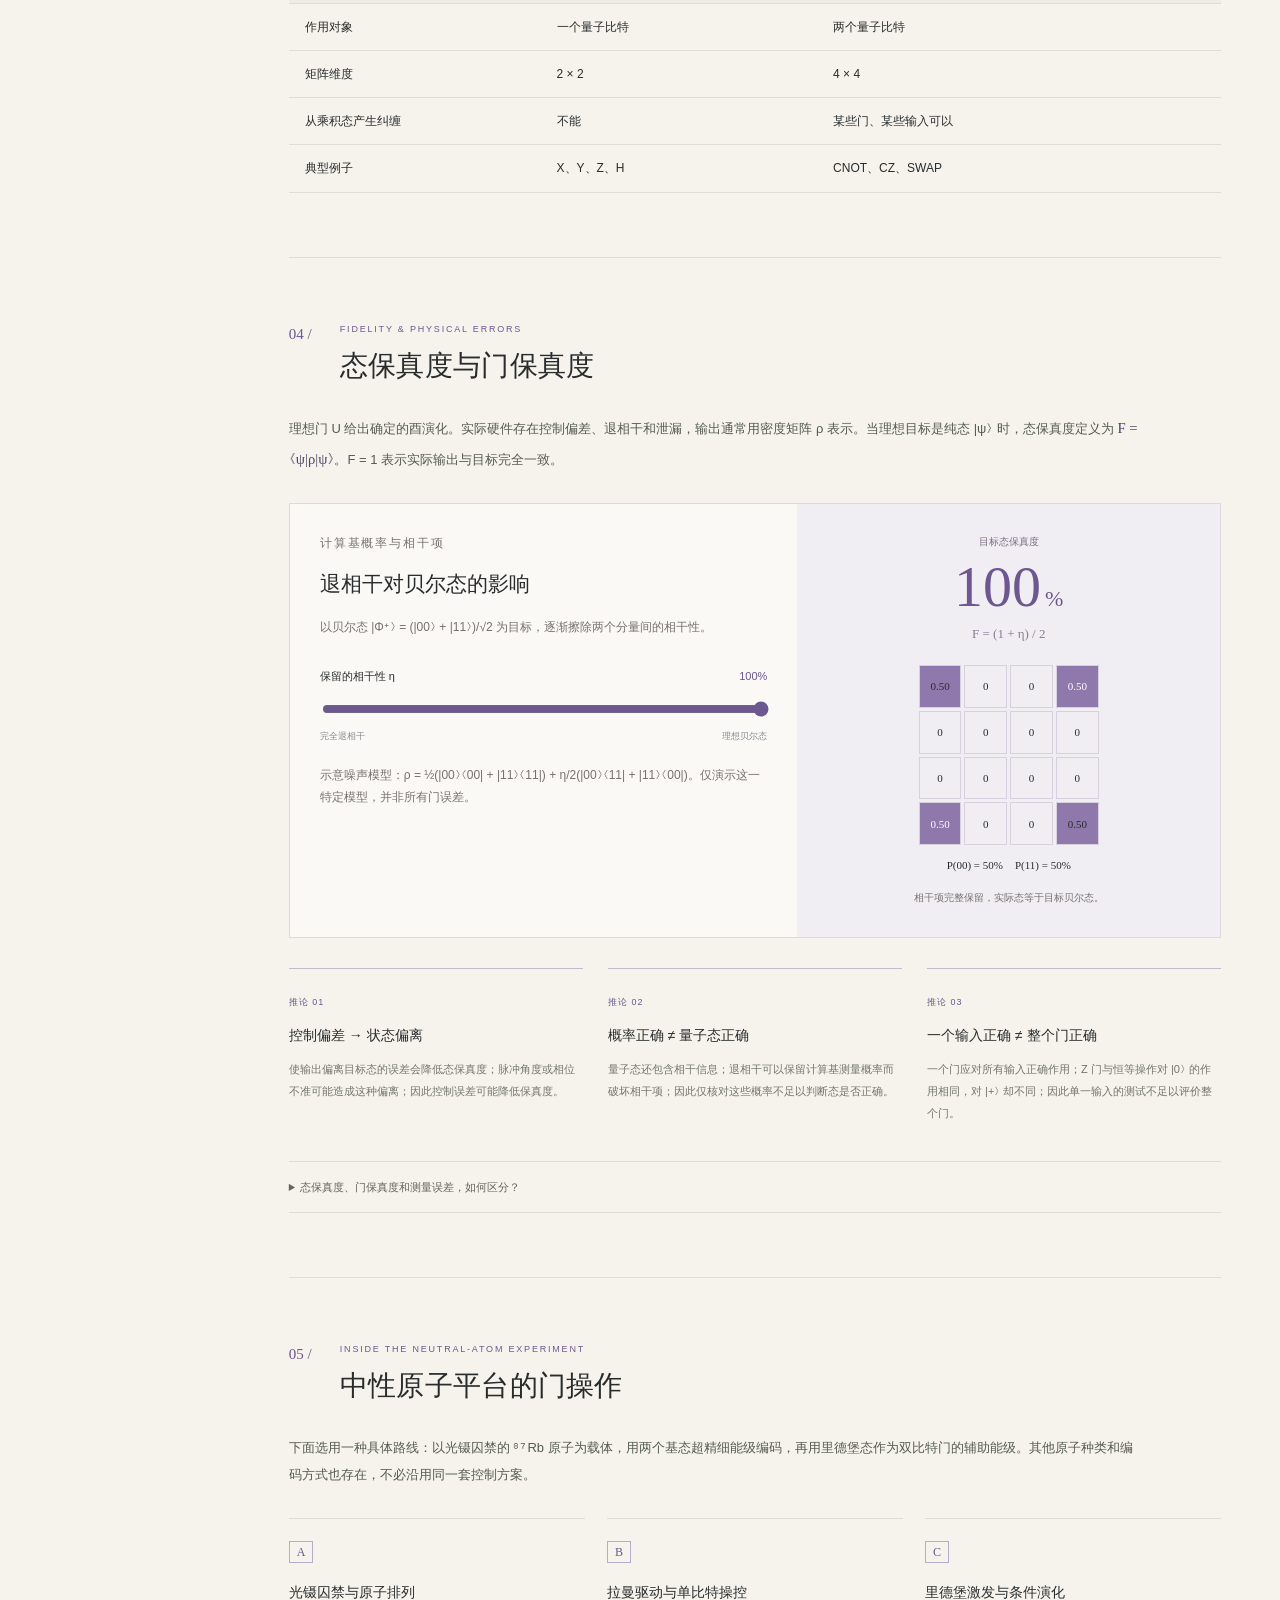
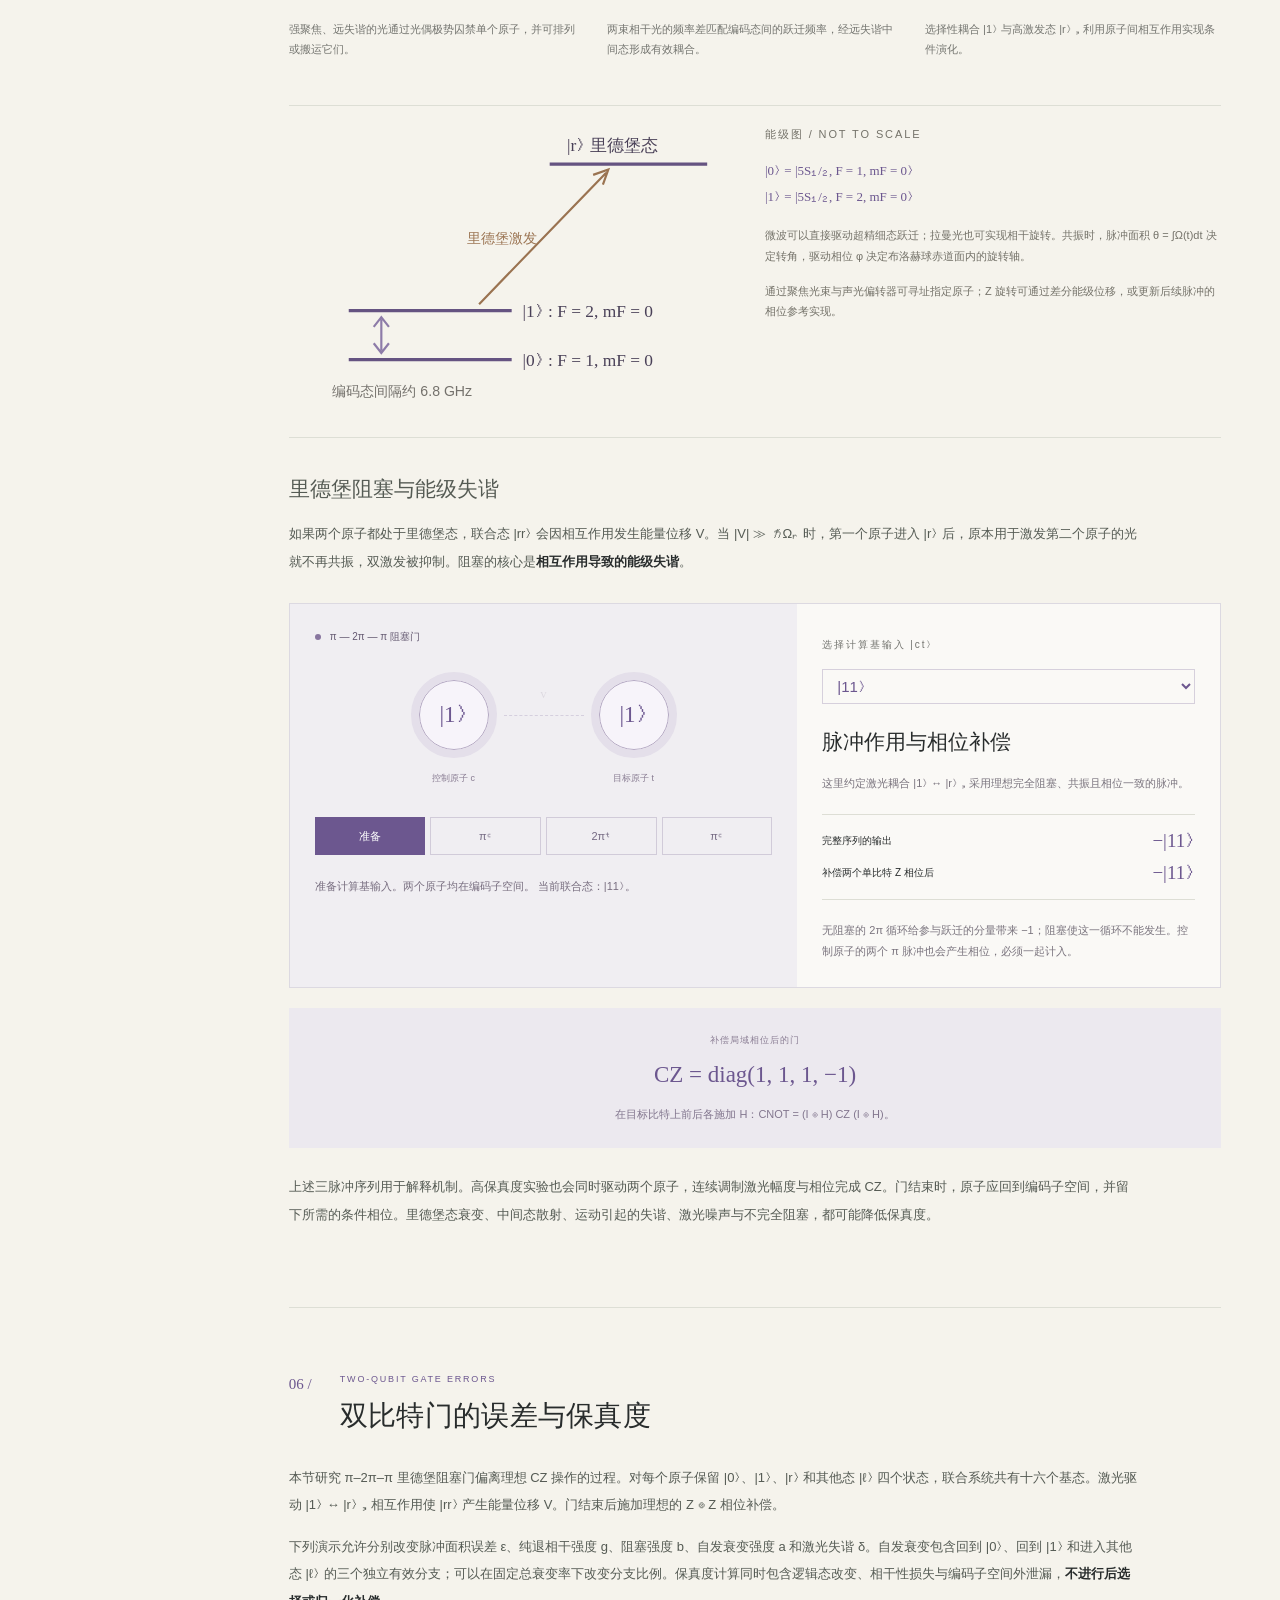
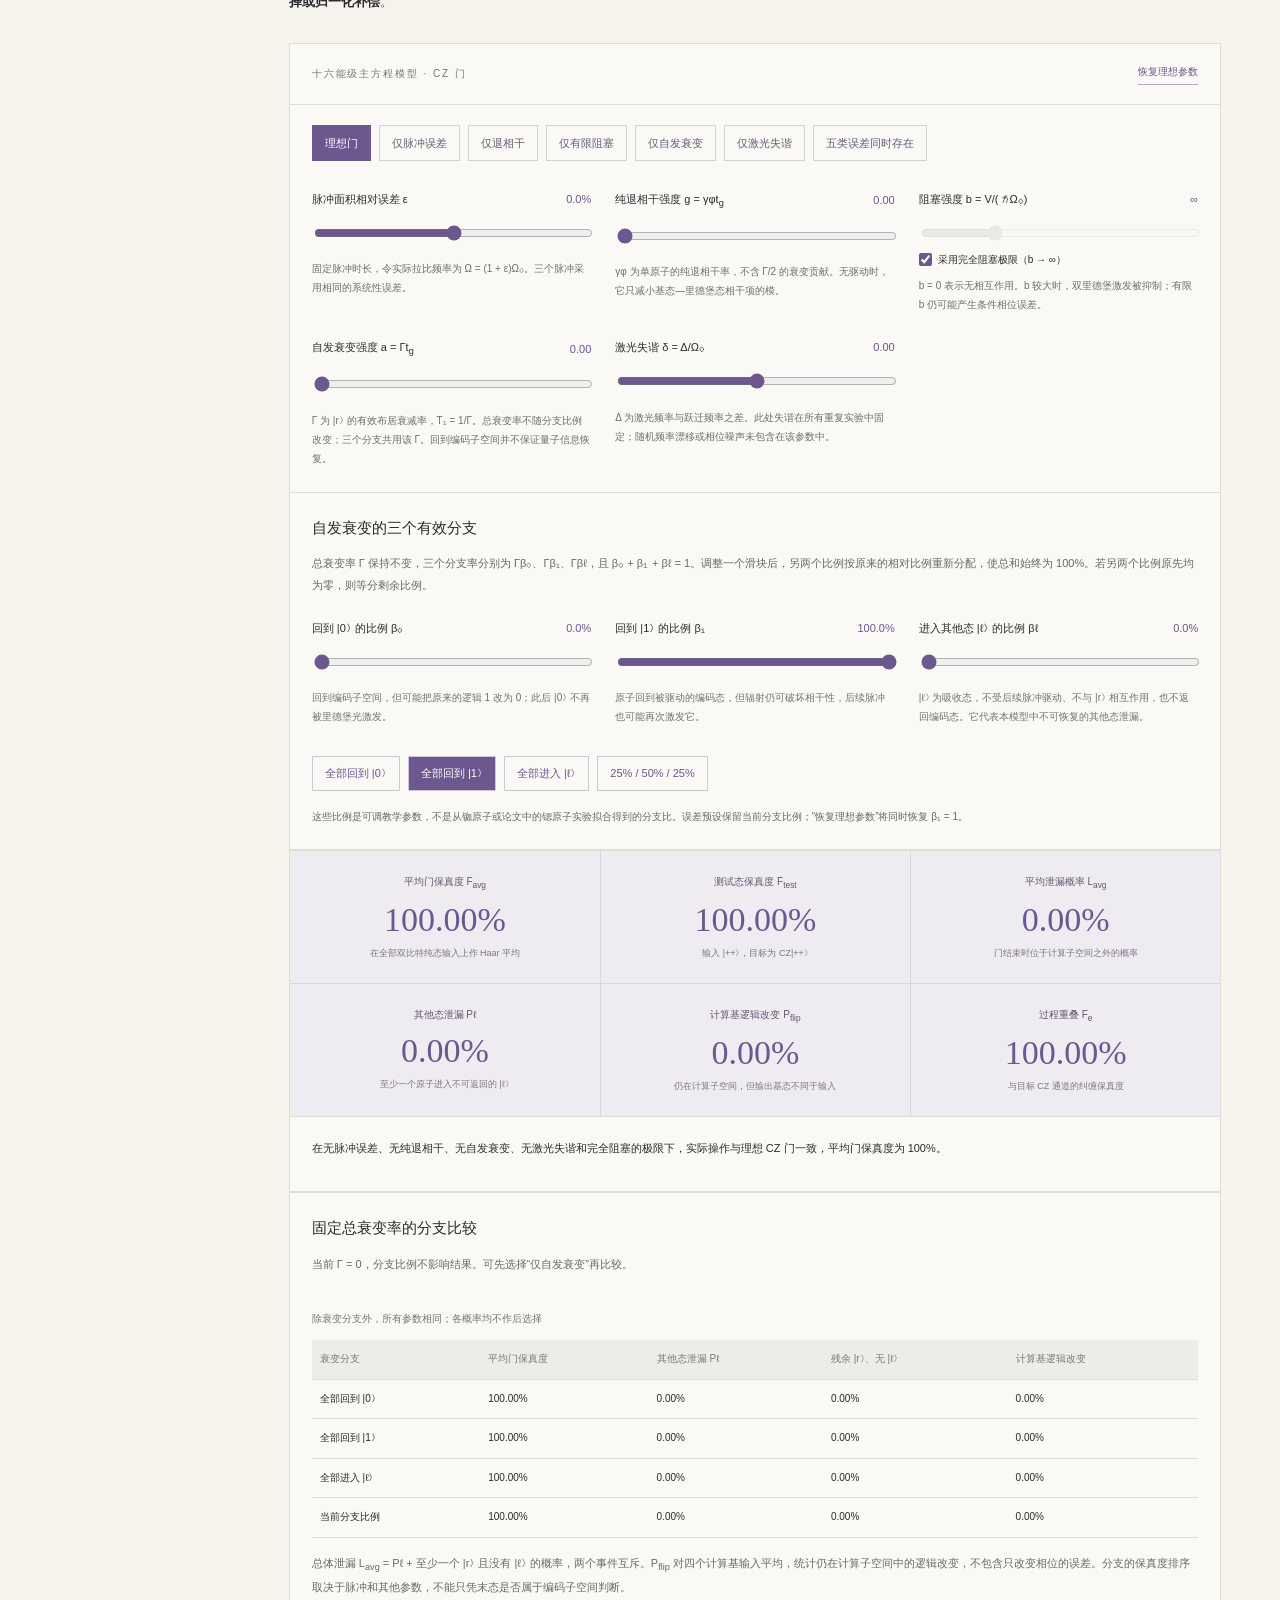
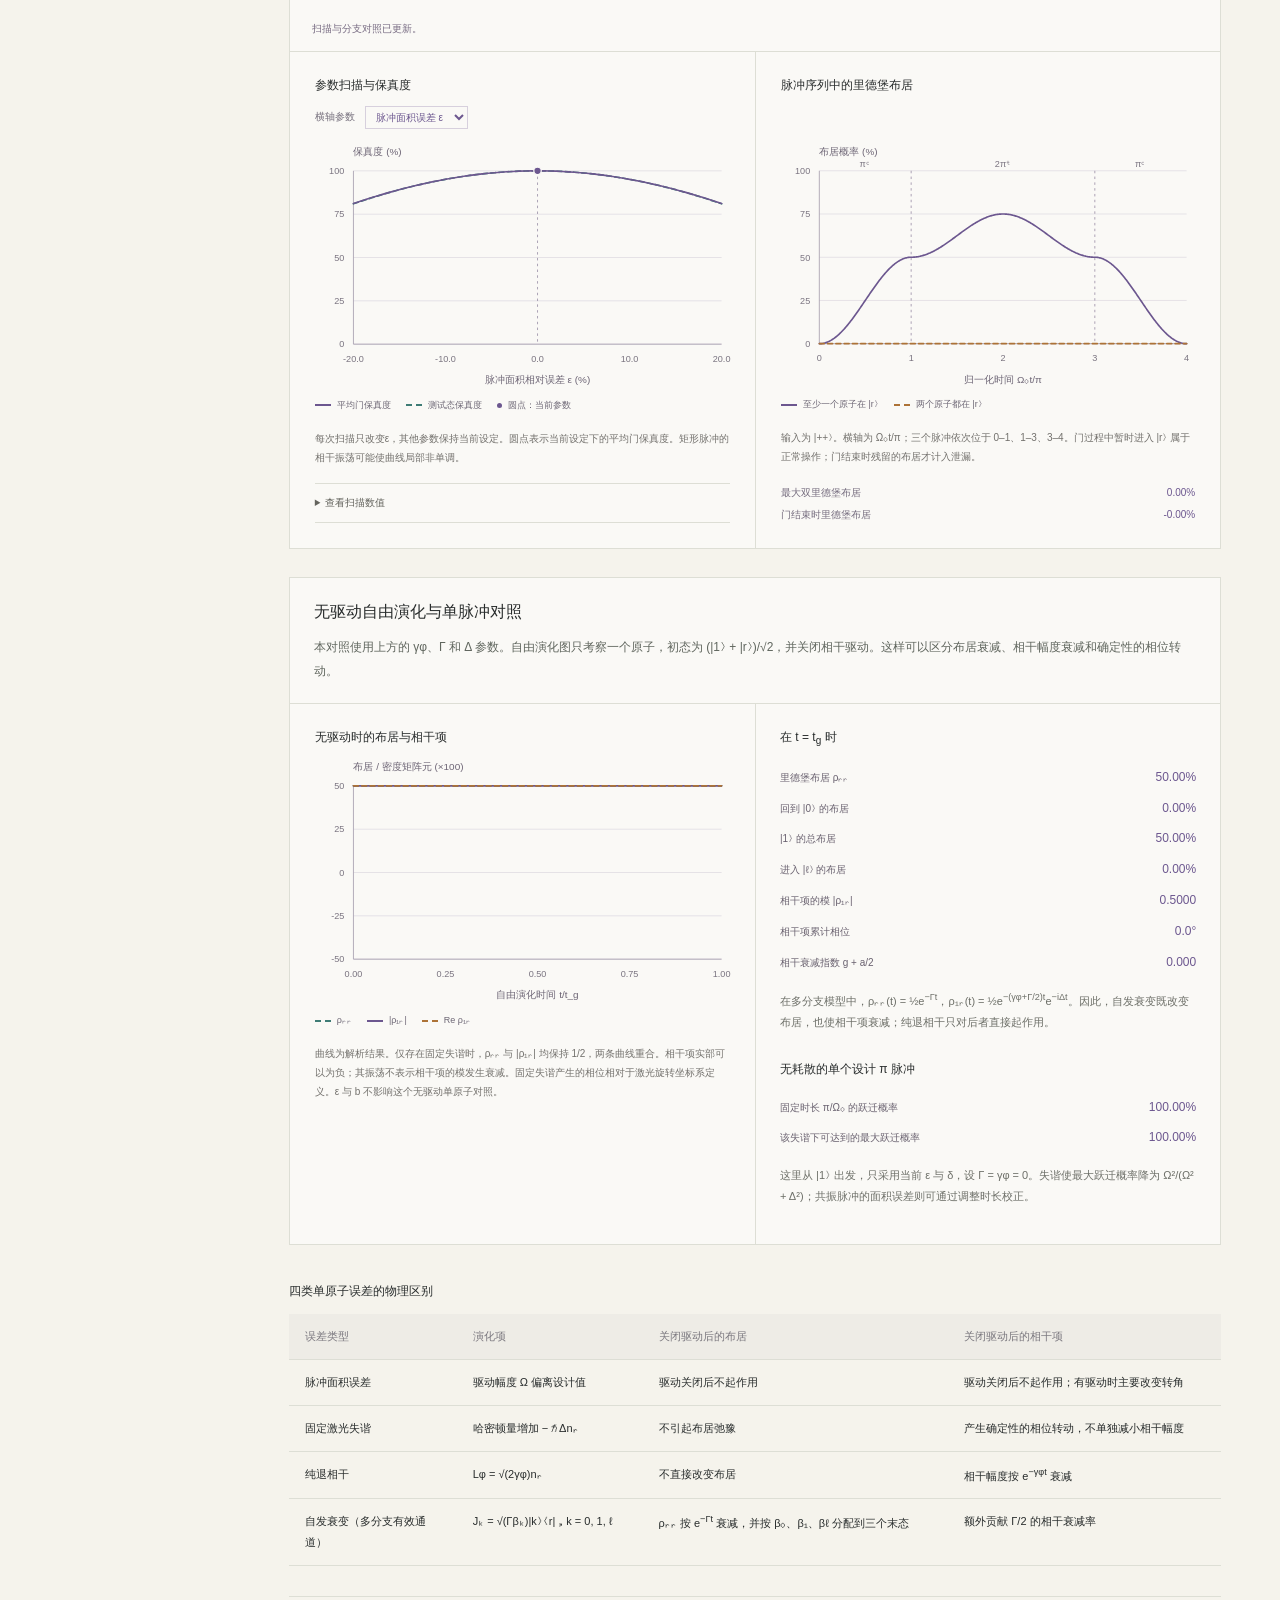
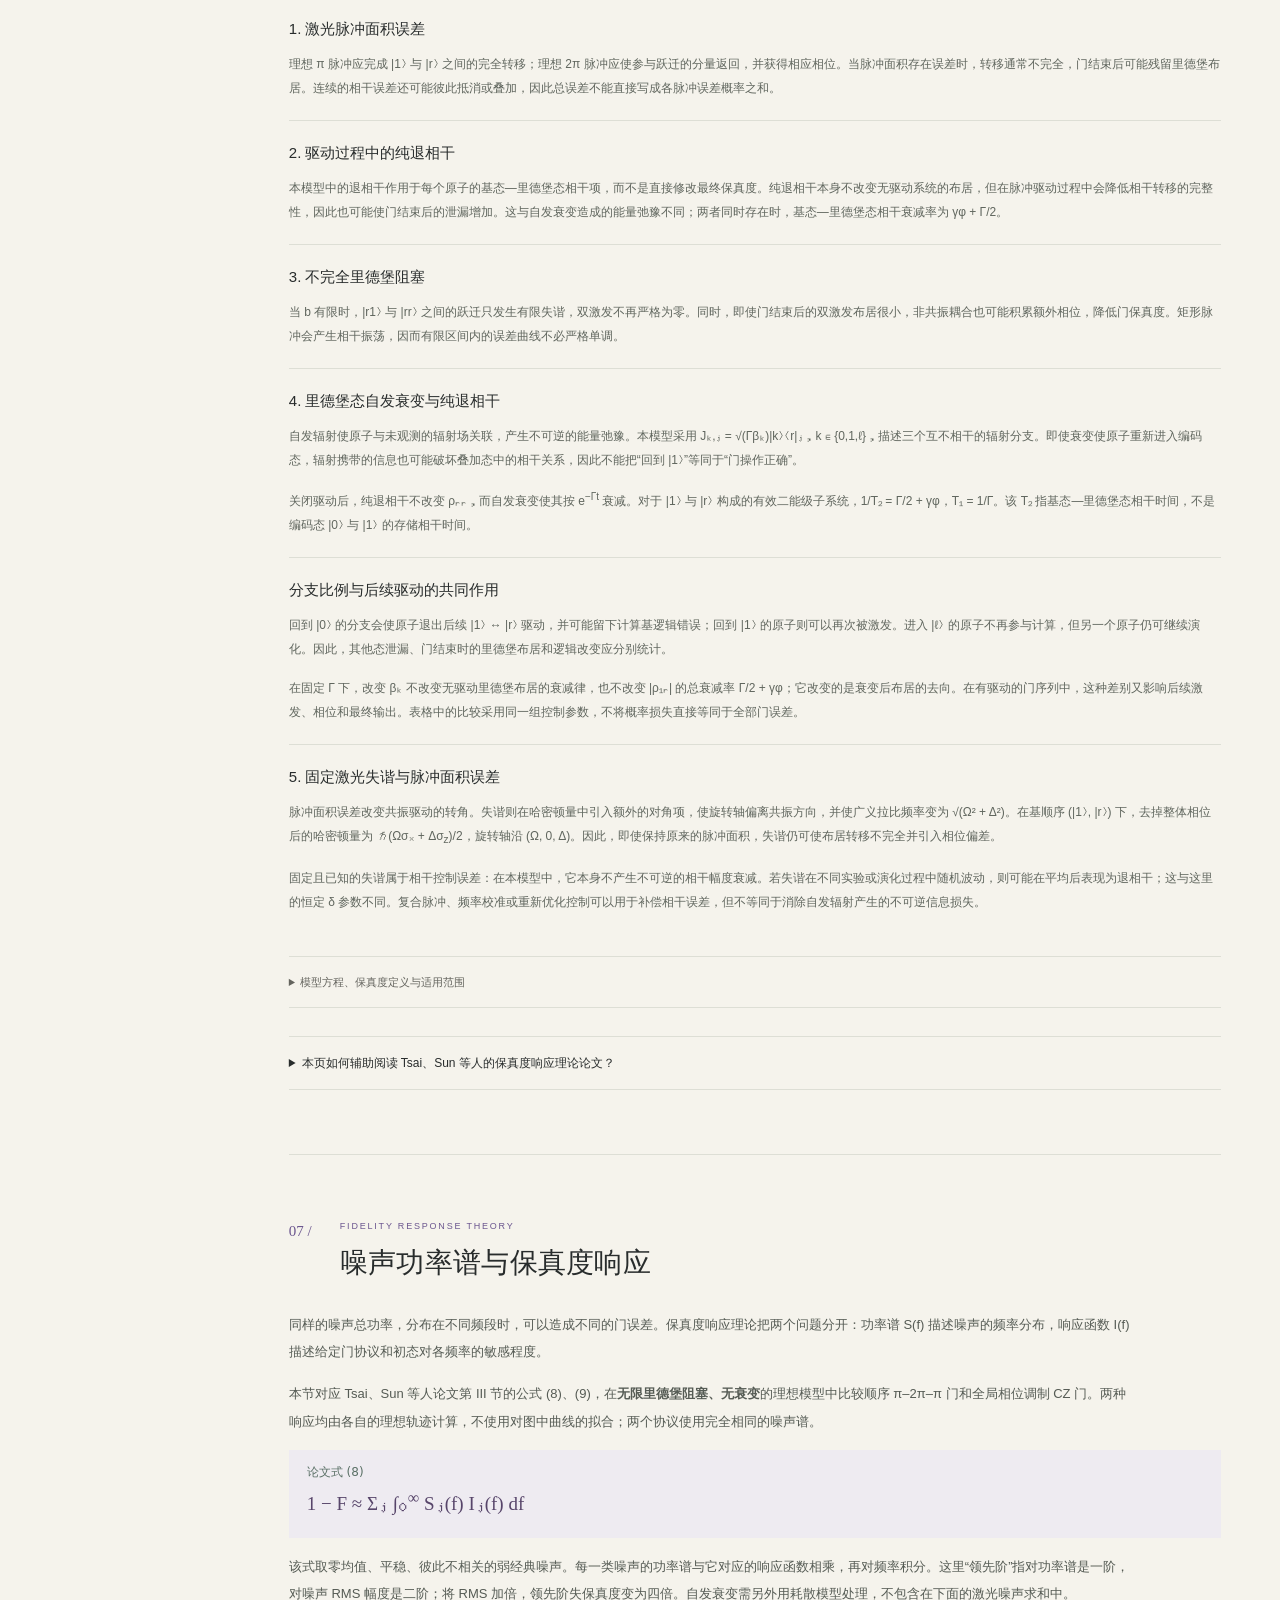
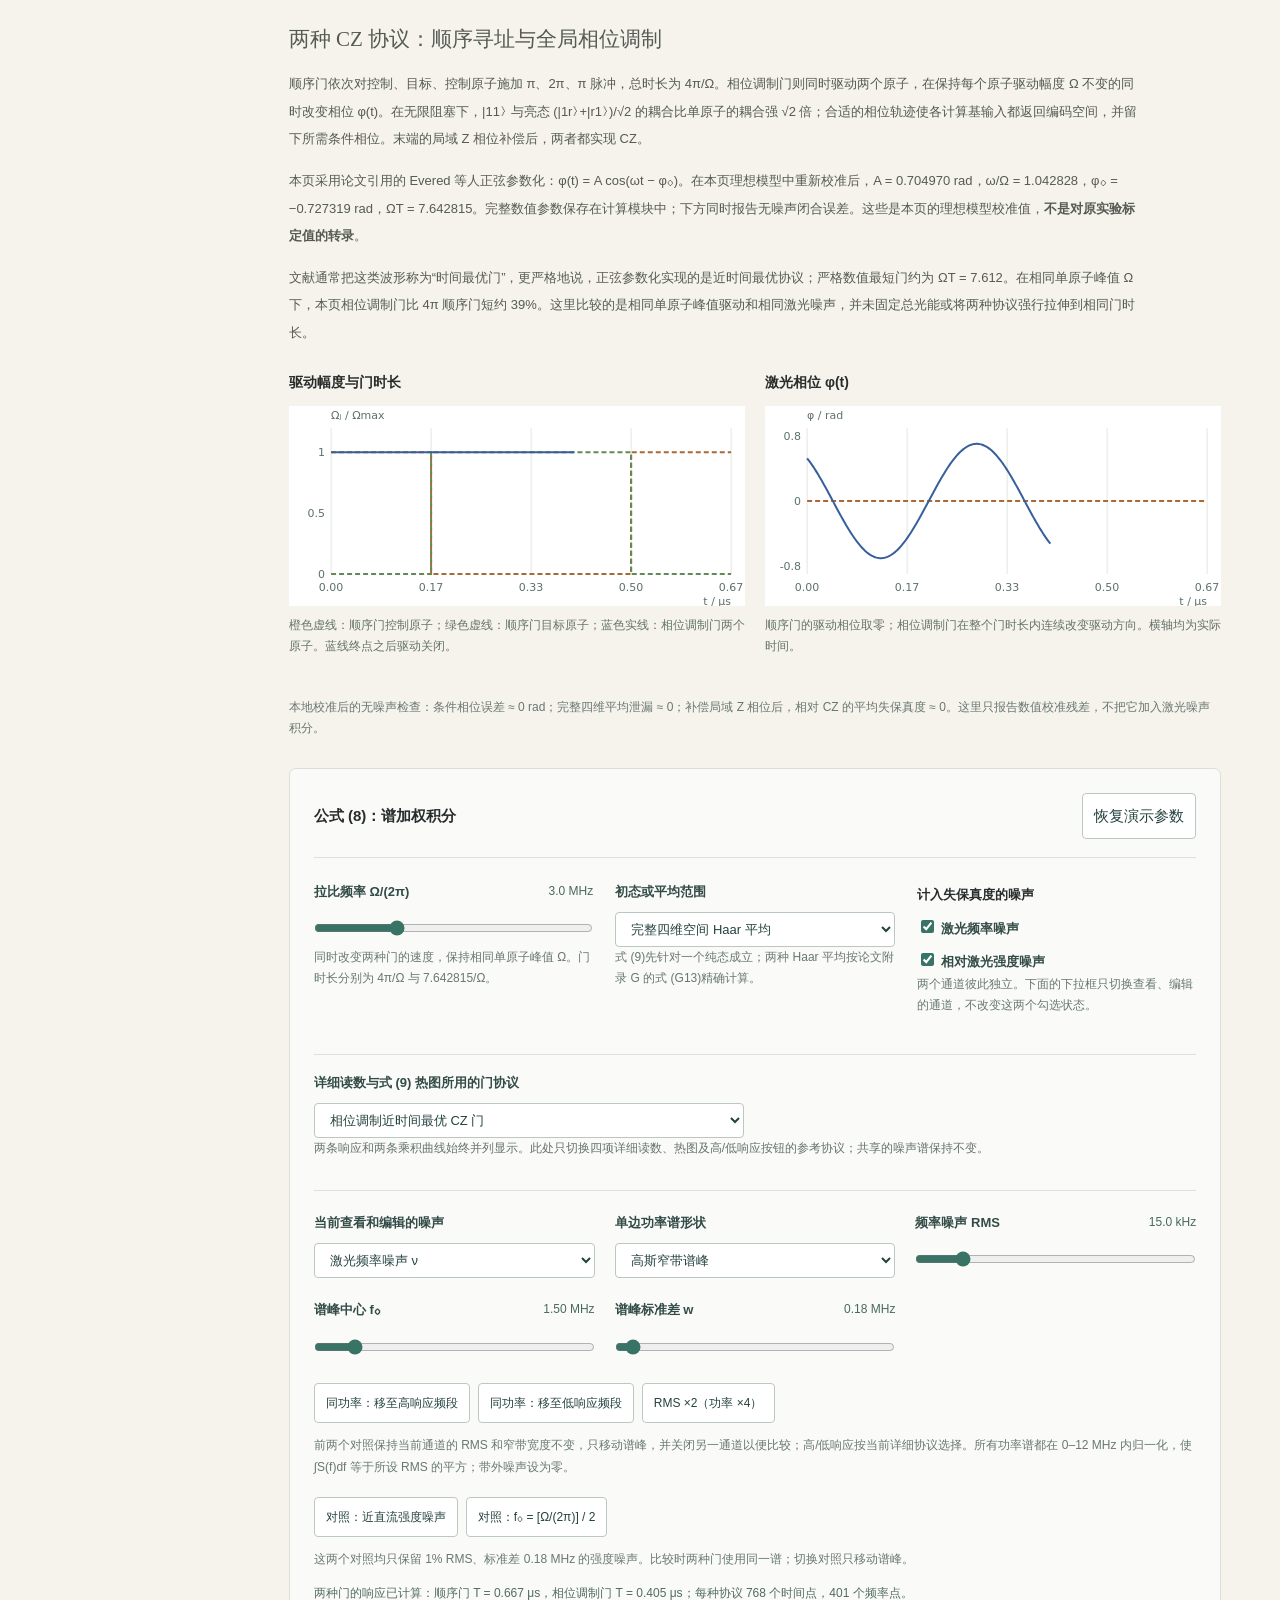
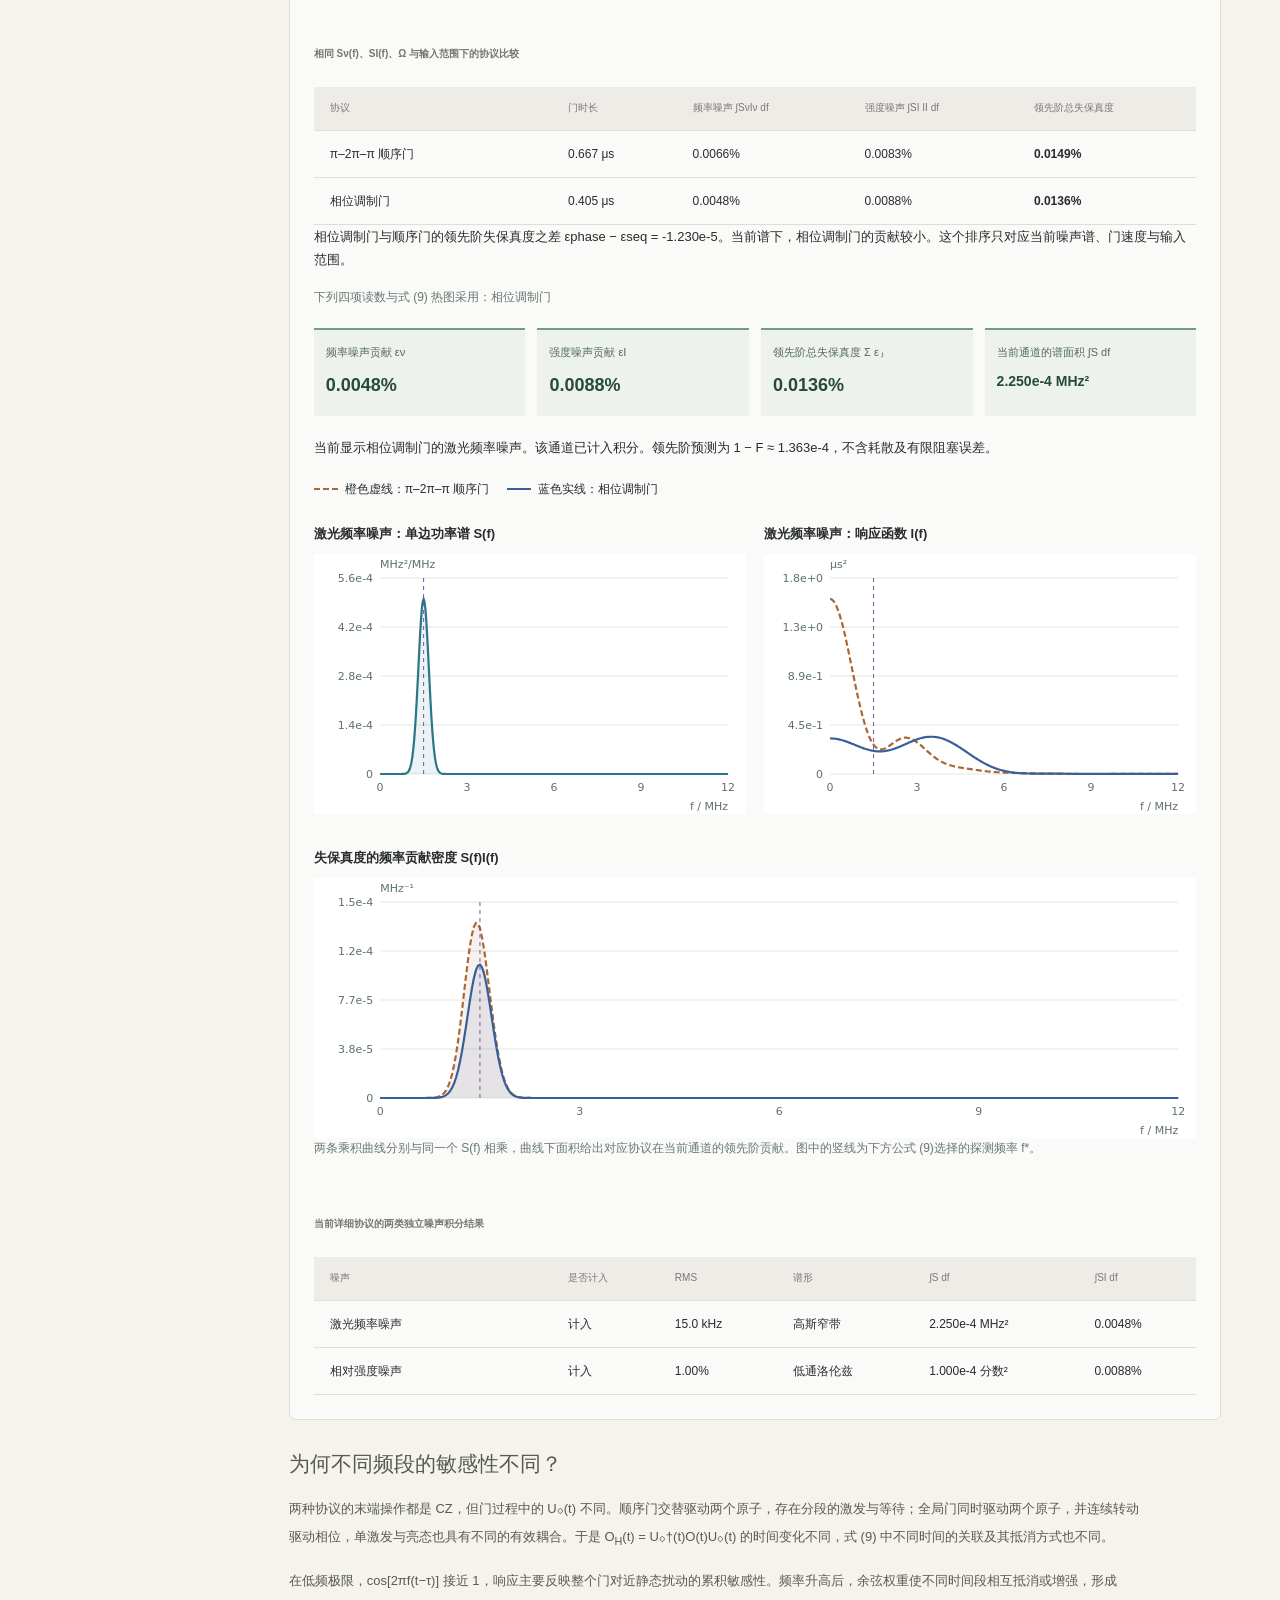
==== commit 46463100: "Add sourced continuous-loading pixel animation and population model" ====
--- a/index.html
+++ b/index.html
@@ -13,7 +13,7 @@
 <div class="page-layout">
 <aside class="sidebar"><div class="small-label">阅读路线 / CONTENTS</div><nav aria-label="章节目录"><a href="#overview" class="active"><span>00</span> 内容概述</a><a href="#computable"><span>01</span> 从实验到计算</a><a href="#single"><span>02</span> 单比特门</a><a href="#double"><span>03</span> 双比特门与纠缠</a><a href="#fidelity"><span>04</span> 保真度的定义</a><a href="#atoms"><span>05</span> 实验中的量子门</a><a href="#gate-errors"><span>06</span> 双比特门误差</a><a href="#frt"><span>07</span> 保真度响应理论</a><a href="#check"><span>08</span> 概念检查</a><a href="#references"><span>↗</span> 延伸阅读</a></nav><div class="side-note"><span class="dot"></span> 学习顺序：从实验到计算、量子态与门、物理实现与误差分析。</div><div class="side-bottom">中文入门 · 可交互 · 可打印<br><span>模型范围：⁸⁷Rb 超精细态与里德堡阻塞</span></div></aside>
 <main id="main">
-<section class="hero" id="overview"><div class="hero-copy"><p class="eyebrow">量子计算基础与中性原子实现</p><h1>量子门与<br><span>中性原子计算</span></h1><p class="hero-description">本讲义首先解释中性原子实验如何成为可编程的计算过程，再介绍单比特门、双比特门及其物理实现，并通过交互模型分析脉冲误差、纯退相干、自发衰变、激光失谐和有限阻塞对门保真度的影响，并用功率谱与响应函数解释时间相关激光噪声。</p><a class="primary-link" href="#computable">阅读第一节 <span>↓</span></a><p style="margin:16px 0 0;font-size:13px"><a href="./game.html">进入像素游戏：用六个实验任务练习这些概念 ↗</a><br><a href="./hardware.html">新游戏：硬件实验室值班 · 调通一轮实验 ↗</a></p><div class="hero-tags"><span>单比特旋转</span><span>量子纠缠</span><span>里德堡阻塞</span></div></div><div class="hero-figure"><svg viewBox="0 0 480 420" role="img" aria-label="两个光镊中的原子及其通过里德堡态产生的相互作用示意，非按比例绘制"><defs><radialGradient id="glow"><stop stop-color="#a79acb" stop-opacity=".5"/><stop offset="1" stop-color="#a79acb" stop-opacity="0"/></radialGradient><linearGradient id="beam" x2="0" y2="1"><stop stop-color="#c3c2dc" stop-opacity="0"/><stop offset=".65" stop-color="#aba8cb" stop-opacity=".4"/><stop offset="1" stop-color="#c3c2dc" stop-opacity="0"/></linearGradient></defs><g fill="none" stroke="#dedbd3"><path d="M20 310 240 190 460 310 240 430Z"/><path d="M75 280 295 400M130 250 350 370M185 220 405 340M75 340 295 220M130 370 350 250M185 400 405 280"/></g><path d="M65 35 Q158 255 95 365 L215 365 Q152 255 245 35Z" fill="url(#beam)"/><path d="M235 35 Q328 255 265 365 L385 365 Q322 255 415 35Z" fill="url(#beam)"/><circle cx="155" cy="236" r="90" fill="url(#glow)"/><circle cx="325" cy="236" r="90" fill="url(#glow)"/><g fill="none" stroke="#8a7aa9"><ellipse cx="155" cy="236" rx="61" ry="21" transform="rotate(-35 155 236)"/><ellipse cx="155" cy="236" rx="61" ry="21" transform="rotate(55 155 236)"/><ellipse cx="325" cy="236" rx="61" ry="21" transform="rotate(-35 325 236)"/><ellipse cx="325" cy="236" rx="61" ry="21" transform="rotate(55 325 236)"/><path d="M185 203 Q240 144 295 203" stroke-dasharray="4 5"/></g><g fill="#655381"><circle cx="155" cy="236" r="9"/><circle cx="325" cy="236" r="9"/></g><g font-family="Georgia,serif" fill="#655381" font-size="18"><text x="223" y="156">V(R)</text><text x="138" y="298">|ψ₁⟩</text><text x="310" y="298">|ψ₂⟩</text></g><g fill="#77756f" font-family="sans-serif" font-size="10" letter-spacing="2"><text x="109" y="45">OPTICAL TWEEZER</text><text x="281" y="45">OPTICAL TWEEZER</text></g></svg><p><span>图 01</span> 光镊中的两个原子及其里德堡相互作用。<br><small>概念示意，非按比例绘制。</small></p></div></section>
+<section class="hero" id="overview"><div class="hero-copy"><p class="eyebrow">量子计算基础与中性原子实现</p><h1>量子门与<br><span>中性原子计算</span></h1><p class="hero-description">本讲义首先解释中性原子实验如何成为可编程的计算过程，再介绍单比特门、双比特门及其物理实现，并通过交互模型分析脉冲误差、纯退相干、自发衰变、激光失谐和有限阻塞对门保真度的影响，并用功率谱与响应函数解释时间相关激光噪声。</p><a class="primary-link" href="#computable">阅读第一节 <span>↓</span></a><p style="margin:16px 0 0;font-size:13px"><a href="./game.html">进入像素游戏：用六个实验任务练习这些概念 ↗</a><br><a href="./hardware.html">新游戏：硬件实验室值班 · 调通一轮实验 ↗</a><br><a href="./loading.html">像素动画：continuous loading · 真实设备与连续原子补充 ↗</a></p><div class="hero-tags"><span>单比特旋转</span><span>量子纠缠</span><span>里德堡阻塞</span></div></div><div class="hero-figure"><svg viewBox="0 0 480 420" role="img" aria-label="两个光镊中的原子及其通过里德堡态产生的相互作用示意，非按比例绘制"><defs><radialGradient id="glow"><stop stop-color="#a79acb" stop-opacity=".5"/><stop offset="1" stop-color="#a79acb" stop-opacity="0"/></radialGradient><linearGradient id="beam" x2="0" y2="1"><stop stop-color="#c3c2dc" stop-opacity="0"/><stop offset=".65" stop-color="#aba8cb" stop-opacity=".4"/><stop offset="1" stop-color="#c3c2dc" stop-opacity="0"/></linearGradient></defs><g fill="none" stroke="#dedbd3"><path d="M20 310 240 190 460 310 240 430Z"/><path d="M75 280 295 400M130 250 350 370M185 220 405 340M75 340 295 220M130 370 350 250M185 400 405 280"/></g><path d="M65 35 Q158 255 95 365 L215 365 Q152 255 245 35Z" fill="url(#beam)"/><path d="M235 35 Q328 255 265 365 L385 365 Q322 255 415 35Z" fill="url(#beam)"/><circle cx="155" cy="236" r="90" fill="url(#glow)"/><circle cx="325" cy="236" r="90" fill="url(#glow)"/><g fill="none" stroke="#8a7aa9"><ellipse cx="155" cy="236" rx="61" ry="21" transform="rotate(-35 155 236)"/><ellipse cx="155" cy="236" rx="61" ry="21" transform="rotate(55 155 236)"/><ellipse cx="325" cy="236" rx="61" ry="21" transform="rotate(-35 325 236)"/><ellipse cx="325" cy="236" rx="61" ry="21" transform="rotate(55 325 236)"/><path d="M185 203 Q240 144 295 203" stroke-dasharray="4 5"/></g><g fill="#655381"><circle cx="155" cy="236" r="9"/><circle cx="325" cy="236" r="9"/></g><g font-family="Georgia,serif" fill="#655381" font-size="18"><text x="223" y="156">V(R)</text><text x="138" y="298">|ψ₁⟩</text><text x="310" y="298">|ψ₂⟩</text></g><g fill="#77756f" font-family="sans-serif" font-size="10" letter-spacing="2"><text x="109" y="45">OPTICAL TWEEZER</text><text x="281" y="45">OPTICAL TWEEZER</text></g></svg><p><span>图 01</span> 光镊中的两个原子及其里德堡相互作用。<br><small>概念示意，非按比例绘制。</small></p></div></section>
 <div class="intro-strip"><p><b>理想量子门</b>由酉变换描述。</p><p>实验中，通过控制哈密顿量实现所需演化；<br>实际操作与理想操作的偏差构成门误差。</p></div>
 
 <section class="chapter" id="computable">
